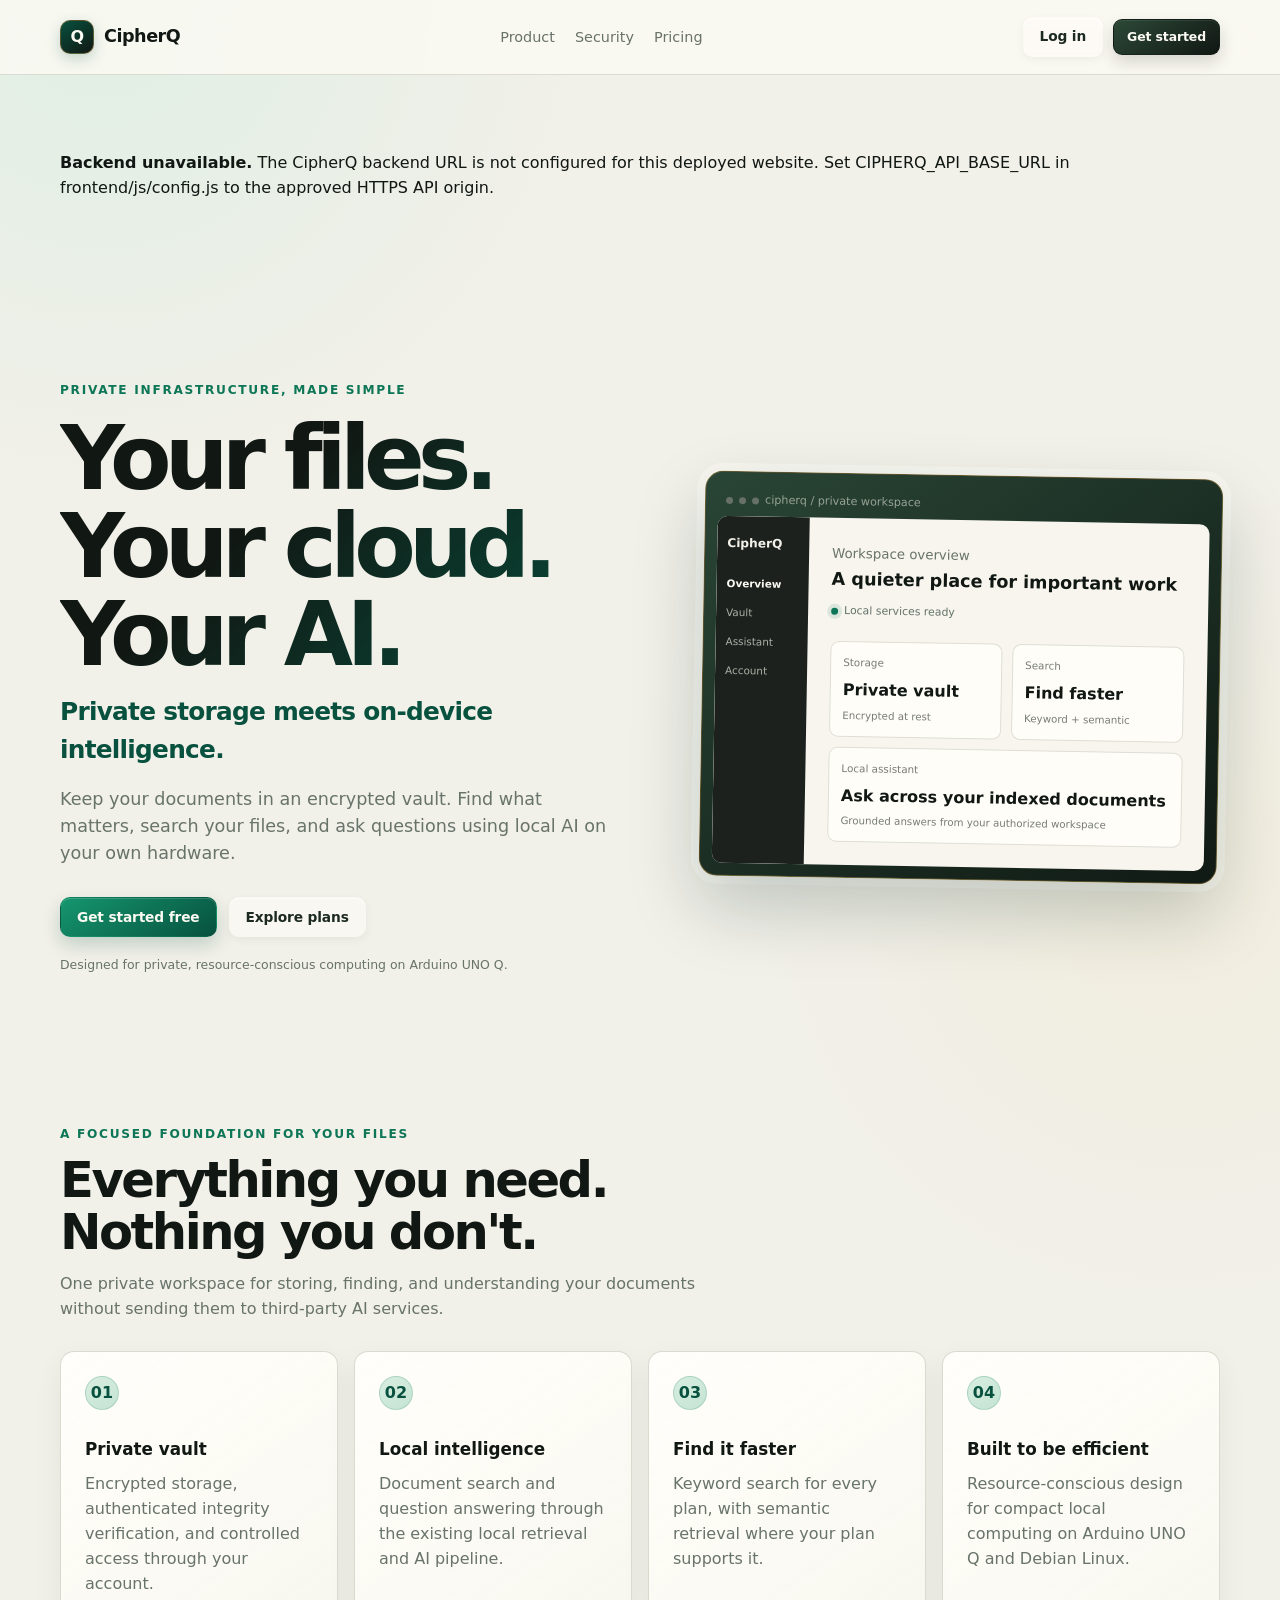
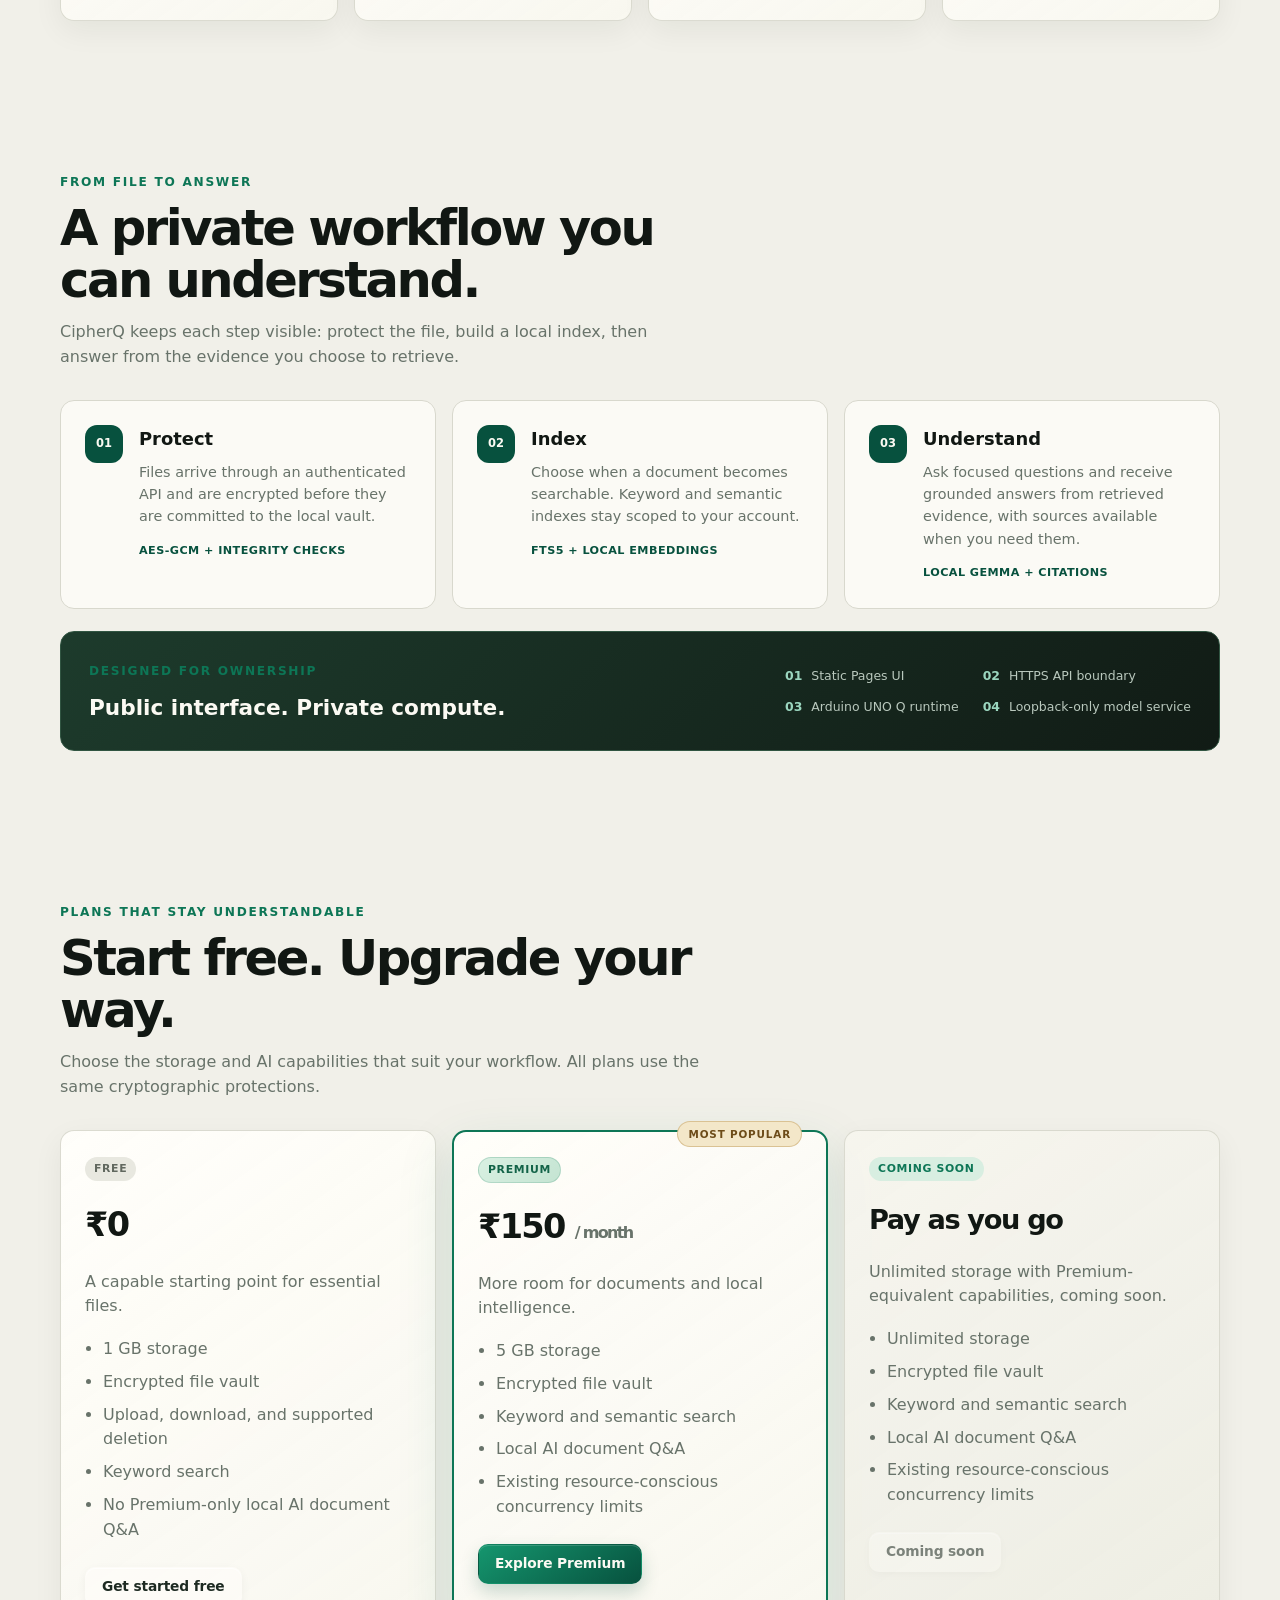
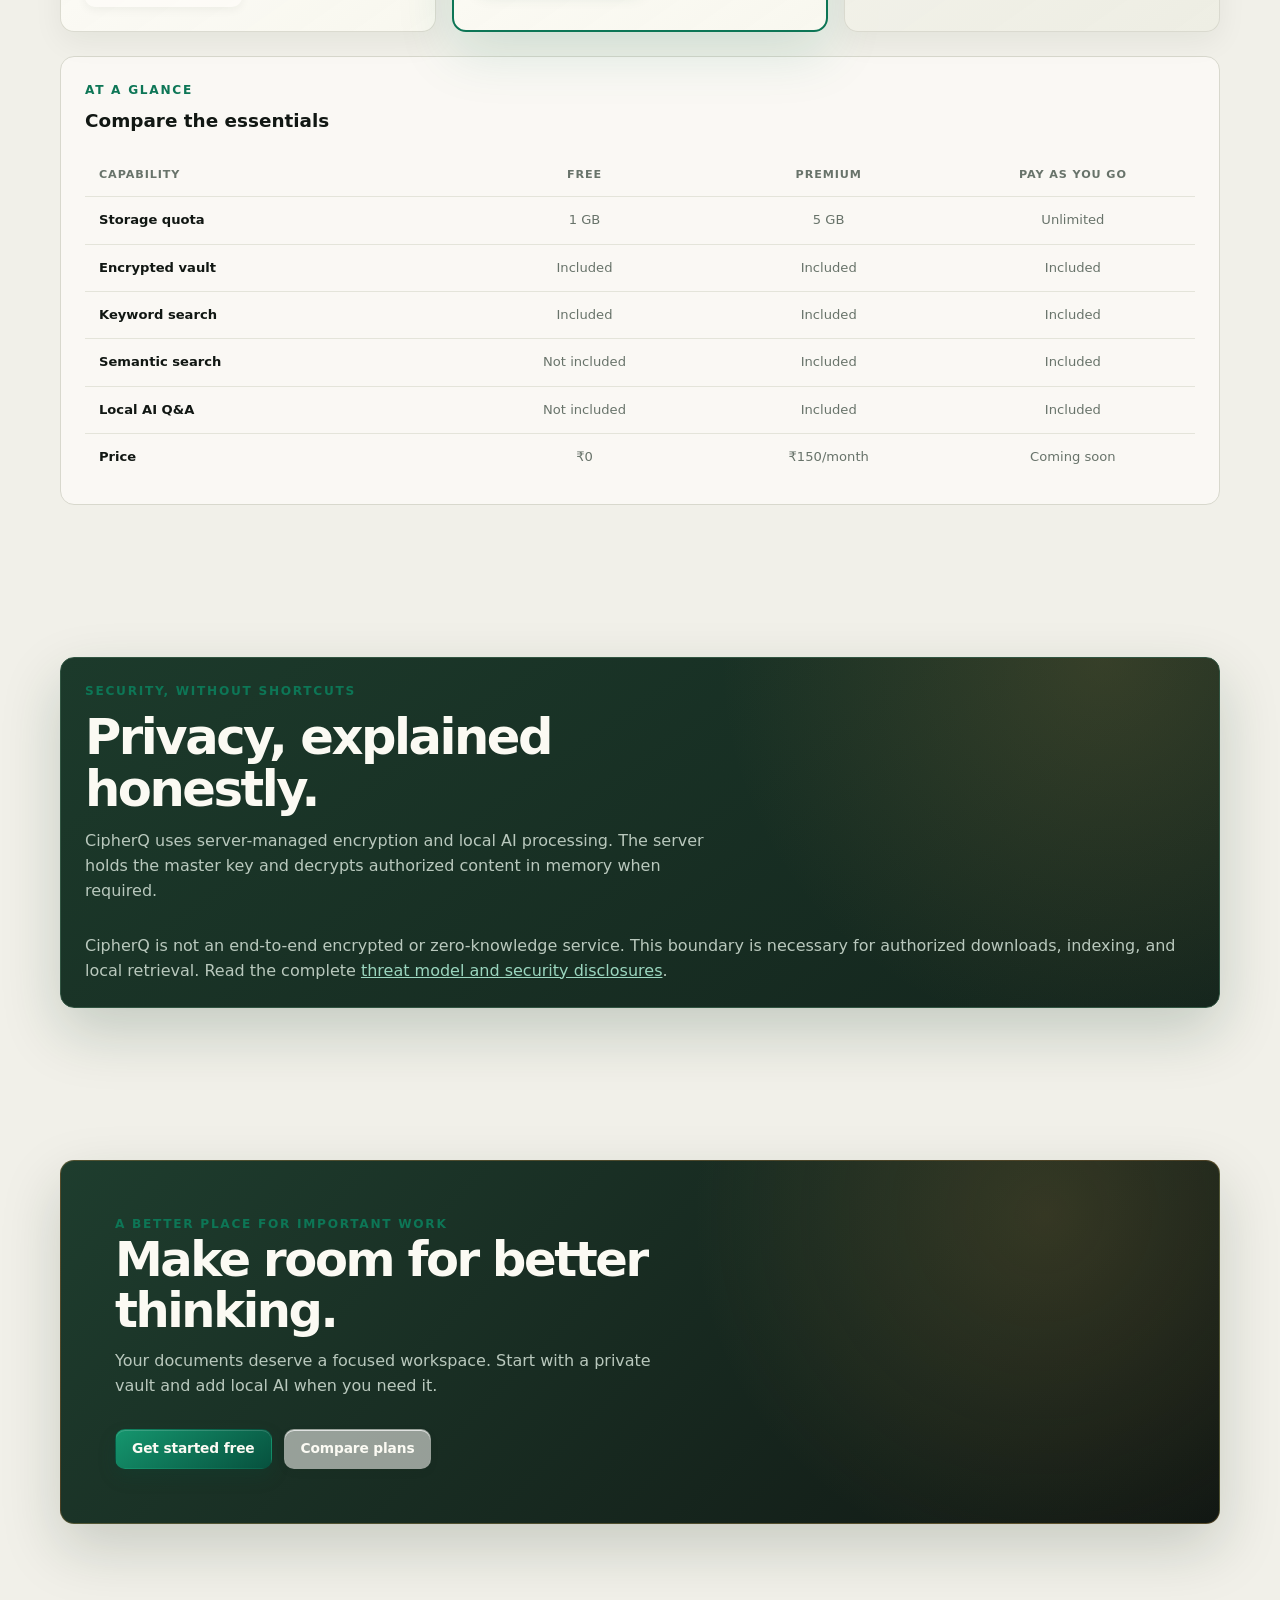
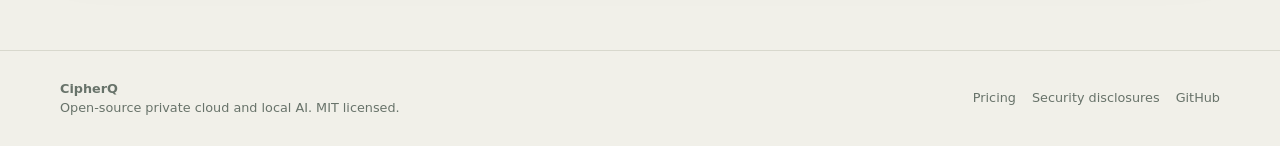
==== frontend/index.html @ 9a5c67ad "feat(ui, workflow): enhance chat interface with clear button and workflow section" ====
<!doctype html>
<html lang="en">
<head>
  <meta charset="utf-8">
  <meta name="viewport" content="width=device-width, initial-scale=1">
  <meta name="description" content="CipherQ is a private file vault with local document search and AI for resource-conscious hardware.">
  <title>CipherQ — Your files. Your cloud. Your AI.</title>
  <link rel="stylesheet" href="css/styles.css">
</head>
<body>
  <header class="site-header">
    <nav class="site-nav" aria-label="Main navigation">
      <a class="brand" href="index.html" aria-label="CipherQ home">
        <span class="brand-mark">Q</span>
        <span class="brand-name">CipherQ</span>
      </a>
      <button class="mobile-menu" id="mobile-menu" aria-label="Open navigation" aria-expanded="false">☰</button>
      <ul class="site-links" id="site-links">
        <li><a href="#product">Product</a></li>
        <li><a href="#security">Security</a></li>
        <li><a href="#pricing">Pricing</a></li>
      </ul>
      <div class="nav-actions">
        <button id="btn-nav-login" class="btn btn-outline btn-sm">Log in</button>
        <button id="btn-nav-register" class="btn btn-dark btn-sm">Get started</button>
      </div>
    </nav>
  </header>

  <main>
    <section class="container hero">
      <div>
        <div class="eyebrow">Private infrastructure, made simple</div>
        <h1>Your files.<br>Your cloud.<br>Your AI.</h1>
        <h2 class="hero-subheading">Private storage meets on-device intelligence.</h2>
        <p class="hero-copy">Keep your documents in an encrypted vault. Find what matters, search your files, and ask questions using local AI on your own hardware.</p>
        <div class="hero-actions">
          <button id="hero-get-started" class="btn btn-primary">Get started free</button>
          <a class="btn btn-outline" href="#pricing">Explore plans</a>
        </div>
        <p class="hero-note">Designed for private, resource-conscious computing on Arduino UNO Q.</p>
      </div>
      <div class="preview-window" aria-label="Decorative CipherQ workspace preview">
        <div class="preview-top"><span class="preview-dot"></span><span class="preview-dot"></span><span class="preview-dot"></span><span>cipherq / private workspace</span></div>
        <div class="preview-body">
          <aside class="preview-side">
            <strong>CipherQ</strong>
            <div class="preview-side-active">Overview</div>
            <div>Vault</div>
            <div>Assistant</div>
            <div>Account</div>
          </aside>
          <div class="preview-main">
            <small class="muted">Workspace overview</small>
            <h3>A quieter place for important work</h3>
            <div class="preview-status"><span class="preview-status-dot"></span> Local services ready</div>
            <div class="preview-grid">
              <div class="preview-card"><small>Storage</small><strong>Private vault</strong><span>Encrypted at rest</span></div>
              <div class="preview-card"><small>Search</small><strong>Find faster</strong><span>Keyword + semantic</span></div>
              <div class="preview-card preview-card-wide"><small>Local assistant</small><strong>Ask across your indexed documents</strong><span>Grounded answers from your authorized workspace</span></div>
            </div>
          </div>
        </div>
      </div>
    </section>

    <section class="container section" id="product">
      <div class="section-heading">
        <div class="eyebrow">A focused foundation for your files</div>
        <h2>Everything you need. Nothing you don't.</h2>
        <p>One private workspace for storing, finding, and understanding your documents without sending them to third-party AI services.</p>
      </div>
      <div class="grid grid-4">
        <article class="card benefit-card">
          <span class="feature-number">01</span>
          <h3>Private vault</h3>
          <p>Encrypted storage, authenticated integrity verification, and controlled access through your account.</p>
        </article>
        <article class="card benefit-card">
          <span class="feature-number">02</span>
          <h3>Local intelligence</h3>
          <p>Document search and question answering through the existing local retrieval and AI pipeline.</p>
        </article>
        <article class="card benefit-card">
          <span class="feature-number">03</span>
          <h3>Find it faster</h3>
          <p>Keyword search for every plan, with semantic retrieval where your plan supports it.</p>
        </article>
        <article class="card benefit-card">
          <span class="feature-number">04</span>
          <h3>Built to be efficient</h3>
          <p>Resource-conscious design for compact local computing on Arduino UNO Q and Debian Linux.</p>
        </article>
      </div>
    </section>

    <section class="container section workflow-section" id="workflow">
      <div class="section-heading">
        <div class="eyebrow">From file to answer</div>
        <h2>A private workflow you can understand.</h2>
        <p>CipherQ keeps each step visible: protect the file, build a local index, then answer from the evidence you choose to retrieve.</p>
      </div>
      <div class="workflow-grid">
        <article class="workflow-step">
          <div class="workflow-step-number">01</div>
          <div>
            <h3>Protect</h3>
            <p>Files arrive through an authenticated API and are encrypted before they are committed to the local vault.</p>
            <span class="workflow-tag">AES-GCM + integrity checks</span>
          </div>
        </article>
        <article class="workflow-step">
          <div class="workflow-step-number">02</div>
          <div>
            <h3>Index</h3>
            <p>Choose when a document becomes searchable. Keyword and semantic indexes stay scoped to your account.</p>
            <span class="workflow-tag">FTS5 + local embeddings</span>
          </div>
        </article>
        <article class="workflow-step">
          <div class="workflow-step-number">03</div>
          <div>
            <h3>Understand</h3>
            <p>Ask focused questions and receive grounded answers from retrieved evidence, with sources available when you need them.</p>
            <span class="workflow-tag">Local Gemma + citations</span>
          </div>
        </article>
      </div>
      <div class="architecture-strip">
        <div>
          <span class="eyebrow">Designed for ownership</span>
          <h3>Public interface. Private compute.</h3>
        </div>
        <div class="architecture-points">
          <span><strong>01</strong> Static Pages UI</span>
          <span><strong>02</strong> HTTPS API boundary</span>
          <span><strong>03</strong> Arduino UNO Q runtime</span>
          <span><strong>04</strong> Loopback-only model service</span>
        </div>
      </div>
    </section>

    <section class="container section" id="pricing">
      <div class="section-heading">
        <div class="eyebrow">Plans that stay understandable</div>
        <h2>Start free. Upgrade your way.</h2>
        <p>Choose the storage and AI capabilities that suit your workflow. All plans use the same cryptographic protections.</p>
      </div>
      <div class="grid grid-3">
        <article class="card price-card">
          <span class="badge badge-free">Free</span>
          <div class="price">₹0</div>
          <p class="muted">A capable starting point for essential files.</p>
          <ul>
            <li>1 GB storage</li>
            <li>Encrypted file vault</li>
            <li>Upload, download, and supported deletion</li>
            <li>Keyword search</li>
            <li>No Premium-only local AI document Q&amp;A</li>
          </ul>
          <button class="btn btn-outline public-plan-action" data-mode="register">Get started free</button>
        </article>
        <article class="card price-card featured">
          <span class="badge badge-premium">Premium</span>
          <div class="price">₹150 <span class="muted price-period">/ month</span></div>
          <p class="muted">More room for documents and local intelligence.</p>
          <ul>
            <li>5 GB storage</li>
            <li>Encrypted file vault</li>
            <li>Keyword and semantic search</li>
            <li>Local AI document Q&amp;A</li>
            <li>Existing resource-conscious concurrency limits</li>
          </ul>
          <button class="btn btn-primary public-plan-action" data-mode="register">Explore Premium</button>
        </article>
        <article class="card price-card price-card-muted">
          <span class="badge">Coming soon</span>
          <div class="price price-payg">Pay as you go</div>
          <p class="muted">Unlimited storage with Premium-equivalent capabilities, coming soon.</p>
          <ul>
            <li>Unlimited storage</li>
            <li>Encrypted file vault</li>
            <li>Keyword and semantic search</li>
            <li>Local AI document Q&amp;A</li>
            <li>Existing resource-conscious concurrency limits</li>
          </ul>
          <button class="btn btn-outline" type="button" disabled>Coming soon</button>
        </article>
      </div>
      <div class="comparison-wrap">
        <div class="comparison-heading">
          <div>
            <div class="eyebrow">At a glance</div>
            <h3>Compare the essentials</h3>
          </div>
        </div>
        <div class="comparison-scroll">
          <table class="comparison-table">
            <thead>
              <tr><th scope="col">Capability</th><th scope="col">Free</th><th scope="col">Premium</th><th scope="col">Pay as you go</th></tr>
            </thead>
            <tbody>
              <tr><th scope="row">Storage quota</th><td data-label="Free">1 GB</td><td data-label="Premium">5 GB</td><td data-label="Pay as you go">Unlimited</td></tr>
              <tr><th scope="row">Encrypted vault</th><td data-label="Free">Included</td><td data-label="Premium">Included</td><td data-label="Pay as you go">Included</td></tr>
              <tr><th scope="row">Keyword search</th><td data-label="Free">Included</td><td data-label="Premium">Included</td><td data-label="Pay as you go">Included</td></tr>
              <tr><th scope="row">Semantic search</th><td data-label="Free">Not included</td><td data-label="Premium">Included</td><td data-label="Pay as you go">Included</td></tr>
              <tr><th scope="row">Local AI Q&amp;A</th><td data-label="Free">Not included</td><td data-label="Premium">Included</td><td data-label="Pay as you go">Included</td></tr>
              <tr><th scope="row">Price</th><td data-label="Free">₹0</td><td data-label="Premium">₹150/month</td><td data-label="Pay as you go">Coming soon</td></tr>
            </tbody>
          </table>
        </div>
      </div>
    </section>

    <section class="container section" id="security">
      <div class="card security-panel">
        <div class="section-heading">
          <div class="eyebrow">Security, without shortcuts</div>
          <h2>Privacy, explained honestly.</h2>
          <p>CipherQ uses server-managed encryption and local AI processing. The server holds the master key and decrypts authorized content in memory when required.</p>
        </div>
        <p class="muted">CipherQ is not an end-to-end encrypted or zero-knowledge service. This boundary is necessary for authorized downloads, indexing, and local retrieval. Read the complete <a href="security.html">threat model and security disclosures</a>.</p>
      </div>
    </section>

    <section class="container section">
      <div class="cta">
        <div class="eyebrow">A better place for important work</div>
        <h2>Make room for better thinking.</h2>
        <p>Your documents deserve a focused workspace. Start with a private vault and add local AI when you need it.</p>
        <div class="hero-actions">
          <button id="final-get-started" class="btn btn-primary">Get started free</button>
          <a class="btn btn-outline cta-outline" href="#pricing">Compare plans</a>
        </div>
      </div>
    </section>
  </main>

  <footer class="footer">
    <div class="container footer-inner">
      <div><strong>CipherQ</strong><br><span>Open-source private cloud and local AI. MIT licensed.</span></div>
      <ul class="footer-links">
        <li><a href="#pricing">Pricing</a></li>
        <li><a href="security.html">Security disclosures</a></li>
        <li><a href="https://github.com/nimalan-parameswaran/CipherQ" target="_blank" rel="noopener">GitHub</a></li>
      </ul>
    </div>
  </footer>
  <script src="js/config.js"></script>
  <script type="module" src="js/app.js"></script>
</body>
</html>
---- frontend/css/styles.css ----
:root {
  --ink: #111713;
  --ink-soft: #1d2a22;
  --surface: #f1f0e9;
  --surface-raised: #fffefa;
  --surface-dark: #14251d;
  --line: #d8d8cd;
  --line-dark: #36503f;
  --muted: #68736a;
  --muted-dark: #b9c8bd;
  --ivory: #fbfaf3;
  --emerald: #0d7656;
  --emerald-light: #d8eee1;
  --emerald-deep: #07513e;
  --gold: #b58a43;
  --gold-light: #f3e7c9;
  --danger: #a5443b;
  --warning: #9a6a1e;
  --shadow: 0 22px 70px rgba(16, 38, 25, .12);
  --shadow-soft: 0 10px 30px rgba(16, 38, 25, .06);
  --radius: 14px;
  --radius-sm: 9px;
  --font: Inter, ui-sans-serif, system-ui, -apple-system, BlinkMacSystemFont, "Segoe UI", sans-serif;
  --mono: "SFMono-Regular", Consolas, "Liberation Mono", monospace;
}

* { box-sizing: border-box; margin: 0; padding: 0; }
html { scroll-behavior: smooth; }
body {
  min-height: 100vh;
  color: var(--ink);
  background:
    radial-gradient(circle at 8% 0%, rgba(216, 238, 225, .7), transparent 30rem),
    radial-gradient(circle at 92% 18%, rgba(243, 231, 201, .32), transparent 26rem),
    var(--surface);
  font-family: var(--font);
  line-height: 1.55;
  -webkit-font-smoothing: antialiased;
}
body.workspace-body { background: var(--cq-bg, #0d110f); color: var(--cq-text, #f4f3ee); }
a { color: inherit; text-decoration: none; }
a:hover { color: var(--emerald); }
button, input, textarea, select { font: inherit; }
button { cursor: pointer; }
:focus-visible { outline: 3px solid rgba(22, 120, 93, .35); outline-offset: 3px; }

.site-header {
  position: sticky; top: 0; z-index: 20;
  background: rgba(251, 250, 243, .86);
  border-bottom: 1px solid rgba(217, 216, 207, .9);
  backdrop-filter: blur(16px);
}
.site-nav, .container { width: min(1160px, calc(100% - 40px)); margin: 0 auto; }
.site-nav { min-height: 74px; display: flex; align-items: center; justify-content: space-between; gap: 24px; }
.brand { display: inline-flex; align-items: center; gap: 10px; font-weight: 800; letter-spacing: -.03em; }
.brand-mark { width: 34px; height: 34px; display: grid; place-items: center; color: var(--ivory); background: linear-gradient(145deg, var(--emerald-deep), var(--ink)); border: 1px solid rgba(181, 138, 67, .45); border-radius: 10px; box-shadow: 0 5px 14px rgba(7, 81, 62, .22); font-weight: 800; }
.brand-name { font-size: 1.1rem; }
.site-links, .nav-actions, .footer-links { display: flex; align-items: center; gap: 20px; list-style: none; }
.site-links a { color: var(--muted); font-size: .9rem; }
.site-links a:hover { color: var(--ink); }
.nav-actions { gap: 10px; }
.nav-user { display: none; color: var(--muted); font-size: .8rem; max-width: 180px; overflow: hidden; text-overflow: ellipsis; white-space: nowrap; }
.mobile-menu { display: none; border: 0; background: transparent; font-size: 1.35rem; }

.btn {
  display: inline-flex; align-items: center; justify-content: center; gap: 8px;
  min-height: 44px; padding: 0 18px; border: 1px solid transparent; border-radius: 11px;
  font-weight: 750; font-size: .86rem; letter-spacing: -.01em;
  transition: transform .2s ease, background .2s ease, border-color .2s ease, box-shadow .2s ease;
}
.btn:hover { transform: translateY(-2px); text-decoration: none; }
.btn:disabled { opacity: .55; cursor: not-allowed; transform: none; }
.btn-primary {
  color: var(--ivory);
  background: linear-gradient(145deg, #15966e 0%, var(--emerald-deep) 100%);
  border-color: rgba(7, 81, 62, .7);
  box-shadow: 0 8px 18px rgba(7, 81, 62, .2), inset 0 1px 0 rgba(255, 255, 255, .16);
}
.btn-primary:hover {
  color: var(--ivory);
  background: linear-gradient(145deg, #1ba97b 0%, #07513e 100%);
  border-color: #07513e;
  box-shadow: 0 12px 26px rgba(7, 81, 62, .3), inset 0 1px 0 rgba(255, 255, 255, .18);
}
.btn-outline {
  color: var(--ink-soft);
  background: rgba(255, 254, 250, .55);
  border-color: #c8c9bd;
  box-shadow: 0 3px 10px rgba(16, 38, 25, .05), inset 0 1px 0 rgba(255, 255, 255, .7);
}
.btn-outline:hover {
  color: var(--emerald-deep);
  border-color: var(--emerald);
  background: var(--surface-raised);
  box-shadow: 0 7px 16px rgba(16, 38, 25, .1);
}
.btn-dark {
  color: var(--ivory);
  background: linear-gradient(145deg, #2c4937, var(--ink));
  border-color: rgba(17, 23, 19, .7);
  box-shadow: 0 7px 16px rgba(17, 23, 19, .16), inset 0 1px 0 rgba(255, 255, 255, .08);
}
.btn-dark:hover {
  color: var(--ivory);
  background: linear-gradient(145deg, #395d46, #17251b);
  box-shadow: 0 11px 22px rgba(17, 23, 19, .24);
}
.btn-danger { color: var(--danger); background: rgba(255, 250, 249, .45); border-color: #d8aaa5; }
.btn-danger:hover { color: #8f332b; background: #fff3f1; border-color: #b87871; }
.btn-sm { min-height: 36px; padding: 0 13px; font-size: .78rem; border-radius: 9px; }

.hero { padding: 104px 0 74px; display: grid; grid-template-columns: 1.05fr .95fr; align-items: center; gap: 70px; }
.eyebrow { color: var(--emerald); font-size: .76rem; font-weight: 800; letter-spacing: .14em; text-transform: uppercase; }
.hero h1 { max-width: 680px; margin: 16px 0 22px; background: linear-gradient(135deg, var(--ink) 35%, var(--emerald-deep)); -webkit-background-clip: text; background-clip: text; color: transparent; font-size: clamp(3rem, 7vw, 5.9rem); line-height: .98; letter-spacing: -.075em; }
.hero-copy { max-width: 560px; color: var(--muted); font-size: 1.1rem; }
.hero-subheading { margin: -8px 0 16px; color: var(--emerald-deep); font-size: clamp(1.2rem, 2vw, 1.55rem); font-weight: 700; letter-spacing: -.03em; }
.hero-actions { display: flex; flex-wrap: wrap; gap: 12px; margin-top: 30px; }
.hero-note { margin-top: 18px; color: var(--muted); font-size: .78rem; }
.preview-window { padding: 12px; border: 1px solid rgba(181, 138, 67, .46); border-radius: 18px; background: linear-gradient(145deg, #294535, #101a14); box-shadow: 0 30px 70px rgba(11, 43, 30, .22), 0 0 0 8px rgba(255, 254, 250, .4); transform: rotate(1deg); }
.preview-top { height: 32px; display: flex; align-items: center; gap: 6px; padding: 0 8px; color: #98a396; font-size: .7rem; }
.preview-dot { width: 7px; height: 7px; border-radius: 50%; background: #667066; }
.preview-body { display: grid; grid-template-columns: 92px 1fr; min-height: 310px; border-radius: 10px; overflow: hidden; background: #f7f5ee; }
.preview-side { padding: 18px 10px; color: #aab2a7; background: #1c211d; font-size: .65rem; }
.preview-side strong { display: block; margin-bottom: 22px; color: #f3f1e9; font-size: .76rem; }
.preview-side div { margin: 13px 0; }
.preview-side-active { color: var(--ivory); font-weight: 700; }
.preview-main { padding: 23px; }
.preview-main h3 { font-size: 1.1rem; }
.preview-status { display: inline-flex; align-items: center; gap: 6px; margin-top: 10px; color: #637269; font-size: .68rem; }
.preview-status-dot { width: 7px; height: 7px; border-radius: 50%; background: var(--emerald); box-shadow: 0 0 0 4px rgba(13, 118, 86, .12); }
.preview-grid { display: grid; grid-template-columns: repeat(2, 1fr); gap: 10px; margin-top: 18px; }
.preview-card { min-height: 78px; padding: 12px; border: 1px solid #deded5; border-radius: 9px; background: #fffdf8; }
.preview-card small { display: block; color: #777d73; font-size: .65rem; }
.preview-card strong { display: block; margin-top: 8px; font-size: 1rem; }
.preview-card span { display: block; margin-top: 5px; color: #777d73; font-size: .64rem; }
.preview-card-wide { grid-column: 1 / -1; min-height: 88px; }
.section { padding: 76px 0; }
.workflow-grid { display: grid; grid-template-columns: repeat(3, 1fr); gap: 16px; }
.workflow-step { display: grid; grid-template-columns: auto 1fr; gap: 16px; padding: 24px; border: 1px solid var(--line); border-radius: var(--radius); background: rgba(255, 254, 250, .72); }
.workflow-step h3 { margin-bottom: 8px; font-size: 1.12rem; }
.workflow-step p { color: var(--muted); font-size: .9rem; }
.workflow-step-number { display: grid; place-items: center; width: 38px; height: 38px; border-radius: 12px; color: var(--ivory); background: var(--emerald-deep); font-size: .72rem; font-weight: 800; }
.workflow-tag { display: inline-block; margin-top: 14px; color: var(--emerald-deep); font-size: .7rem; font-weight: 800; letter-spacing: .04em; text-transform: uppercase; }
.architecture-strip { display: flex; align-items: center; justify-content: space-between; gap: 28px; margin-top: 22px; padding: 26px 28px; border: 1px solid #315542; border-radius: var(--radius); color: var(--ivory); background: linear-gradient(135deg, #1d3b2c, #111b15); }
.architecture-strip h3 { margin-top: 8px; font-size: 1.35rem; }
.architecture-points { display: grid; grid-template-columns: repeat(2, auto); gap: 12px 24px; color: var(--muted-dark); font-size: .78rem; }
.architecture-points strong { margin-right: 5px; color: #9bd6bf; }
.section-heading { max-width: 650px; margin-bottom: 30px; }
.section-heading h2 { margin-top: 10px; font-size: clamp(2rem, 4vw, 3.1rem); line-height: 1.05; letter-spacing: -.05em; }
.section-heading p { margin-top: 14px; color: var(--muted); }
.grid { display: grid; gap: 16px; }
.grid-3 { grid-template-columns: repeat(3, 1fr); }
.grid-4 { grid-template-columns: repeat(4, 1fr); }
.grid-2 { grid-template-columns: repeat(2, 1fr); }
.card { padding: 24px; border: 1px solid rgba(216, 216, 205, .9); border-radius: var(--radius); background: linear-gradient(145deg, rgba(255, 254, 250, .98), rgba(249, 248, 240, .9)); box-shadow: var(--shadow-soft); transition: transform .25s ease, box-shadow .25s ease, border-color .25s ease; }
.card:hover { transform: translateY(-3px); border-color: rgba(13, 118, 86, .3); box-shadow: var(--shadow); }
.card h3 { margin-bottom: 10px; font-size: 1.05rem; }
.card p, .muted { color: var(--muted); }
.feature-number { display: inline-grid; place-items: center; width: 34px; height: 34px; margin-bottom: 26px; color: var(--emerald-deep); background: linear-gradient(145deg, var(--emerald-light), #c4e3d2); border: 1px solid rgba(13, 118, 86, .18); border-radius: 50%; font-weight: 800; }
.security-panel { color: var(--ivory); background: radial-gradient(circle at 90% 0%, rgba(181, 138, 67, .2), transparent 24rem), linear-gradient(145deg, #1c3a2b, var(--surface-dark)); border-color: #315542; box-shadow: 0 24px 60px rgba(13, 55, 37, .2); }
.security-panel p, .security-panel .muted { color: var(--muted-dark); }
.security-panel a { color: #9bd6bf; text-decoration: underline; }
.price-card { position: relative; }
.price-card.featured { border: 2px solid var(--emerald); box-shadow: 0 20px 55px rgba(13, 118, 86, .15); }
.price-card.featured::before { position: absolute; top: -11px; right: 24px; padding: 4px 10px; color: #6d4c19; background: var(--gold-light); border: 1px solid rgba(181, 138, 67, .4); border-radius: 999px; content: "Most popular"; font-size: .65rem; font-weight: 800; letter-spacing: .08em; text-transform: uppercase; }
.price-card .price { margin: 18px 0; font-size: 2.1rem; font-weight: 800; letter-spacing: -.05em; }
.price-period { font-size: 1rem; font-weight: 600; }
.price-payg { font-size: 1.7rem !important; }
.price-card-muted { background: linear-gradient(145deg, rgba(246, 245, 238, .95), rgba(237, 237, 227, .9)); }
.price-card ul { margin: 18px 0 24px; padding-left: 18px; color: var(--muted); }
.price-card li { margin: 8px 0; }
.badge { display: inline-flex; align-items: center; gap: 5px; padding: 4px 9px; border-radius: 999px; color: var(--emerald); background: var(--emerald-light); font-size: .68rem; font-weight: 800; letter-spacing: .06em; text-transform: uppercase; }
.badge-free { color: #61685f; background: #e8e8e0; }
.badge-premium { color: #126348; background: linear-gradient(135deg, #d9f0e2, #c4e4d2); border: 1px solid rgba(13, 118, 86, .18); }
.badge-warning { color: var(--warning); background: #f3e6c9; }
.badge-danger { color: var(--danger); background: #f2d8d4; }
.cta { padding: 54px; border: 1px solid rgba(181, 138, 67, .35); border-radius: var(--radius); color: var(--ivory); background: radial-gradient(circle at 85% 15%, rgba(181, 138, 67, .2), transparent 22rem), linear-gradient(135deg, #1e3d2e, var(--ink)); box-shadow: 0 24px 60px rgba(14, 37, 24, .18); }
.cta h2 { max-width: 620px; font-size: clamp(2rem, 4vw, 3rem); line-height: 1.05; letter-spacing: -.05em; }
.cta p { max-width: 540px; margin: 14px 0 24px; color: var(--muted-dark); }
.cta-outline { color: var(--ivory); border-color: rgba(251, 250, 243, .35); }
.cta-outline:hover { color: var(--ivory); border-color: var(--ivory); background: rgba(251, 250, 243, .1); }
.comparison-wrap { margin-top: 24px; padding: 24px; border: 1px solid var(--line); border-radius: var(--radius); background: rgba(255, 254, 250, .65); }
.comparison-heading { display: flex; align-items: flex-end; justify-content: space-between; gap: 20px; margin-bottom: 18px; }
.comparison-heading h3 { margin-top: 7px; font-size: 1.15rem; }
.comparison-heading > .muted { max-width: 360px; text-align: right; font-size: .78rem; }
.comparison-scroll { overflow-x: auto; }
.comparison-table {
  width: 100%;
  min-width: 0;
  table-layout: fixed;
  border-collapse: collapse;
  text-align: left;
}

.comparison-table th,
.comparison-table td {
  padding: 13px 14px;
  border-bottom: 1px solid #e4e4da;
  font-size: .82rem;
  vertical-align: middle;
  overflow-wrap: anywhere;
}

.comparison-table th:first-child,
.comparison-table td:first-child {
  width: 34%;
}

.comparison-table th:not(:first-child),
.comparison-table td:not(:first-child) {
  width: 22%;
}

.comparison-table thead th { color: var(--muted); font-size: .7rem; letter-spacing: .08em; text-transform: uppercase; }
.comparison-table thead th:not(:first-child), .comparison-table td:not(:first-child) { text-align: center; }
.comparison-table tbody th { color: var(--ink); font-weight: 700; }
.comparison-table tbody td { color: var(--muted); }
.comparison-table tbody tr:last-child th, .comparison-table tbody tr:last-child td { border-bottom: 0; }
.footer { margin-top: 50px; padding: 28px 0; border-top: 1px solid var(--line); color: var(--muted); font-size: .8rem; }
.footer-inner { display: flex; align-items: center; justify-content: space-between; gap: 20px; }
.footer-links { gap: 16px; }

/* ==========================================================================
   CipherQ Authenticated Workspace Design System (Deep Charcoal & Emerald)
   ========================================================================== */

body.workspace-body {
  --cq-bg: #0c0f0d;
  --cq-sidebar: #080b09;
  --cq-surface: #121714;
  --cq-surface-hover: #161e18;
  --cq-surface-raised: #18221b;
  --cq-surface-sunken: #080c0a;
  --cq-border: rgba(255, 255, 255, 0.08);
  --cq-border-subtle: rgba(255, 255, 255, 0.04);
  --cq-border-hover: rgba(16, 185, 129, 0.35);
  --cq-text: #f4f3ee;
  --cq-text-muted: #9ba39b;
  --cq-text-dim: #677269;
  --cq-emerald: #10b981;
  --cq-emerald-glow: rgba(16, 185, 129, 0.16);
  --cq-emerald-hover: #34d399;
  --cq-emerald-dark: #064e3b;
  --cq-danger: #ef4444;
  --cq-danger-bg: rgba(239, 68, 68, 0.12);
  --cq-danger-border: rgba(239, 68, 68, 0.25);
  --cq-warning: #f59e0b;
  --cq-info: #38bdf8;
  --cq-radius: 12px;
  --cq-radius-sm: 8px;

  background-color: var(--cq-bg);
  background-image:
    radial-gradient(ellipse 70% 35% at 20% 0%, rgba(16, 185, 129, 0.06), transparent),
    radial-gradient(circle at 90% 100%, rgba(6, 78, 59, 0.05), transparent 30rem);
  color: var(--cq-text);
  min-height: 100vh;
}

.workspace {
  display: flex;
  min-height: 100vh;
  position: relative;
}

/* Sidebar Navigation */
.workspace-sidebar {
  position: fixed;
  inset: 0 auto 0 0;
  z-index: 50;
  width: 256px;
  display: flex;
  flex-direction: column;
  padding: 24px 16px;
  background: var(--cq-sidebar);
  border-right: 1px solid var(--cq-border);
  box-shadow: 10px 0 30px rgba(0, 0, 0, 0.35);
  transition: transform 0.25s ease, visibility 0.25s ease;
}

.sidebar-brand-wrap {
  display: flex;
  align-items: center;
  justify-content: space-between;
  padding: 0 8px 24px;
  border-bottom: 1px solid var(--cq-border-subtle);
  margin-bottom: 20px;
}

.workspace-sidebar .brand {
  color: var(--cq-text);
  gap: 10px;
}

.workspace-sidebar .brand-mark {
  width: 32px;
  height: 32px;
  display: grid;
  place-items: center;
  color: #f4f3ee;
  background: linear-gradient(135deg, #064e3b, #0c0f0d);
  border: 1px solid rgba(16, 185, 129, 0.4);
  border-radius: 9px;
  box-shadow: 0 0 16px rgba(16, 185, 129, 0.2);
  font-weight: 800;
  font-size: 0.95rem;
}

.brand-tag {
  font-size: 0.65rem;
  font-weight: 700;
  letter-spacing: 0.08em;
  padding: 3px 7px;
  border-radius: 999px;
  background: rgba(16, 185, 129, 0.12);
  color: var(--cq-emerald);
  border: 1px solid rgba(16, 185, 129, 0.25);
  text-transform: uppercase;
}

.sidebar-section-title {
  font-size: 0.68rem;
  font-weight: 700;
  text-transform: uppercase;
  letter-spacing: 0.1em;
  color: var(--cq-text-dim);
  padding: 0 10px 8px;
}

.workspace-nav {
  display: flex;
  flex-direction: column;
  gap: 4px;
}

.workspace-nav a,
.workspace-nav .nav-item {
  display: flex;
  align-items: center;
  gap: 12px;
  padding: 10px 12px;
  border-radius: var(--cq-radius-sm);
  color: var(--cq-text-muted);
  font-size: 0.88rem;
  font-weight: 600;
  border: 1px solid transparent;
  transition: all 0.18s ease;
  text-decoration: none;
}

.workspace-nav a:hover,
.workspace-nav .nav-item:hover {
  color: var(--cq-text);
  background: rgba(255, 255, 255, 0.04);
}

.workspace-nav a.active,
.workspace-nav .nav-item.active {
  color: #ffffff;
  background: rgba(16, 185, 129, 0.12);
  border-color: rgba(16, 185, 129, 0.28);
}

.workspace-nav a.active svg,
.workspace-nav .nav-item.active svg {
  color: var(--cq-emerald);
  stroke: var(--cq-emerald);
}

.nav-icon {
  width: 18px;
  height: 18px;
  flex-shrink: 0;
  stroke: currentColor;
  opacity: 0.85;
}

.sidebar-system-info {
  margin-top: auto;
  margin-bottom: 14px;
  padding: 12px 14px;
  background: #0d120f;
  border: 1px solid var(--cq-border);
  border-radius: var(--cq-radius-sm);
}

.system-status-indicator {
  display: flex;
  align-items: center;
  gap: 8px;
  font-size: 0.76rem;
  font-weight: 600;
  color: var(--cq-text);
}

.status-dot-pulse {
  width: 7px;
  height: 7px;
  border-radius: 50%;
  background: var(--cq-emerald);
  box-shadow: 0 0 0 3px rgba(16, 185, 129, 0.2);
  animation: pulse 2.4s infinite;
}

@keyframes pulse {
  0% { box-shadow: 0 0 0 0 rgba(16, 185, 129, 0.4); }
  70% { box-shadow: 0 0 0 6px rgba(16, 185, 129, 0); }
  100% { box-shadow: 0 0 0 0 rgba(16, 185, 129, 0); }
}

.system-crypto-tag {
  font-size: 0.68rem;
  font-family: var(--mono);
  color: var(--cq-text-dim);
  margin-top: 4px;
}

.workspace-account {
  padding-top: 14px;
  border-top: 1px solid var(--cq-border);
  display: flex;
  flex-direction: column;
  gap: 10px;
}

.account-identity {
  display: flex;
  align-items: center;
  gap: 10px;
  min-width: 0;
}

.account-avatar {
  width: 32px;
  height: 32px;
  border-radius: 50%;
  background: #17221b;
  border: 1px solid rgba(16, 185, 129, 0.25);
  display: grid;
  place-items: center;
  color: var(--cq-emerald);
  flex-shrink: 0;
}

.account-meta {
  display: flex;
  flex-direction: column;
  min-width: 0;
  gap: 2px;
}

.workspace-sidebar .nav-user {
  display: block;
  font-size: 0.8rem;
  font-weight: 600;
  color: var(--cq-text);
  overflow: hidden;
  text-overflow: ellipsis;
  white-space: nowrap;
  max-width: 145px;
}

.workspace-sidebar .badge {
  align-self: flex-start;
  font-size: 0.65rem;
  padding: 2px 7px;
}

.btn-logout-action {
  display: flex;
  align-items: center;
  justify-content: center;
  gap: 8px;
  width: 100%;
  min-height: 32px;
  padding: 0 12px;
  border: 1px solid var(--cq-border);
  border-radius: var(--cq-radius-sm);
  background: rgba(255, 255, 255, 0.03);
  color: var(--cq-text-muted);
  font-size: 0.8rem;
  font-weight: 600;
  transition: all 0.2s ease;
}

.btn-logout-action:hover {
  color: #f87171;
  background: rgba(239, 68, 68, 0.08);
  border-color: rgba(239, 68, 68, 0.28);
}

/* Mobile Workspace Header */
.workspace-mobile-header {
  display: none;
  position: sticky;
  top: 0;
  z-index: 40;
  align-items: center;
  justify-content: space-between;
  padding: 12px 18px;
  background: rgba(8, 11, 9, 0.92);
  backdrop-filter: blur(12px);
  border-bottom: 1px solid var(--cq-border);
}

.mobile-toggle-btn {
  background: transparent;
  border: 1px solid var(--cq-border);
  border-radius: var(--cq-radius-sm);
  color: var(--cq-text);
  width: 36px;
  height: 36px;
  display: grid;
  place-items: center;
  cursor: pointer;
}

.sidebar-backdrop {
  display: none;
  position: fixed;
  inset: 0;
  background: rgba(0, 0, 0, 0.65);
  backdrop-filter: blur(4px);
  z-index: 45;
}

/* Main Workspace Area */
.workspace-main {
  width: calc(100% - 256px);
  margin-left: 256px;
  min-height: 100vh;
  padding: 40px min(5vw, 64px) 60px;
}

.workspace-top {
  display: flex;
  align-items: flex-start;
  justify-content: space-between;
  gap: 20px;
  margin-bottom: 32px;
  padding-bottom: 24px;
  border-bottom: 1px solid var(--cq-border-subtle);
}

.workspace-top .eyebrow {
  color: var(--cq-emerald);
  font-size: 0.72rem;
  font-weight: 700;
  letter-spacing: 0.12em;
  text-transform: uppercase;
  margin-bottom: 6px;
  display: flex;
  align-items: center;
  gap: 8px;
}

.workspace-top h1 {
  font-size: clamp(1.8rem, 2.6vw, 2.3rem);
  font-weight: 800;
  letter-spacing: -0.04em;
  color: var(--cq-text);
  line-height: 1.15;
}

.workspace-top p {
  margin-top: 8px;
  color: var(--cq-text-muted);
  font-size: 0.94rem;
  max-width: 660px;
  line-height: 1.5;
}

.workspace-top .nav-actions {
  display: flex;
  align-items: center;
  gap: 10px;
  flex-wrap: wrap;
}

/* Workspace Cards & Metrics */
.workspace-body .card {
  background: var(--cq-surface);
  border: 1px solid var(--cq-border);
  border-radius: var(--cq-radius);
  padding: 24px;
  box-shadow: 0 4px 20px rgba(0, 0, 0, 0.25);
  transition: border-color 0.2s ease, transform 0.2s ease, box-shadow 0.2s ease;
  color: var(--cq-text);
}

.workspace-body .card:hover {
  border-color: var(--cq-border-hover);
  transform: translateY(-2px);
  box-shadow: 0 8px 25px rgba(0, 0, 0, 0.35);
}

.workspace-body .card h2,
.workspace-body .card h3 {
  font-weight: 700;
  letter-spacing: -0.02em;
  color: var(--cq-text);
  margin-bottom: 8px;
}

.workspace-body .card p,
.workspace-body .muted {
  color: var(--cq-text-muted);
  font-size: 0.86rem;
  line-height: 1.55;
}

.workspace-body .grid-4 {
  grid-template-columns: repeat(4, 1fr);
}

.workspace-body .metric {
  min-height: 146px;
  display: flex;
  flex-direction: column;
  justify-content: space-between;
}

.workspace-body .metric-label {
  color: var(--cq-text-dim);
  font-size: 0.72rem;
  font-weight: 700;
  text-transform: uppercase;
  letter-spacing: 0.08em;
  display: flex;
  align-items: center;
  justify-content: space-between;
}

.workspace-body .metric-value {
  margin-top: 14px;
  font-size: 1.75rem;
  font-weight: 800;
  letter-spacing: -0.03em;
  color: var(--cq-text);
  font-variant-numeric: tabular-nums;
  line-height: 1.2;
}

.workspace-body .metric-meta {
  font-size: 0.78rem;
  color: var(--cq-text-muted);
  margin-top: 4px;
}

.workspace-body .progress {
  height: 7px;
  margin-top: 14px;
  overflow: hidden;
  border-radius: 999px;
  background: var(--cq-surface-raised);
}

.workspace-body .progress > span {
  display: block;
  height: 100%;
  border-radius: inherit;
  background: linear-gradient(90deg, #10b981, #34d399);
  transition: width 0.4s ease;
}

/* Feature Cards on Dashboard */
.feature-link-card {
  display: flex;
  flex-direction: column;
  justify-content: space-between;
}

.feature-card-header {
  display: flex;
  align-items: center;
  gap: 12px;
  margin-bottom: 12px;
}

.feature-icon-badge {
  width: 38px;
  height: 38px;
  border-radius: 10px;
  background: rgba(16, 185, 129, 0.12);
  border: 1px solid rgba(16, 185, 129, 0.25);
  display: grid;
  place-items: center;
  color: var(--cq-emerald);
  flex-shrink: 0;
}

/* Section Headings */
.workspace-section {
  margin-top: 36px;
}

.workspace-section-heading {
  display: flex;
  align-items: center;
  justify-content: space-between;
  gap: 16px;
  margin-bottom: 16px;
  flex-wrap: wrap;
}

.workspace-section-heading h2 {
  font-size: 1.18rem;
  font-weight: 700;
  letter-spacing: -0.02em;
  color: var(--cq-text);
}

/* Filter Toolbar */
.vault-toolbar {
  display: flex;
  align-items: center;
  justify-content: space-between;
  gap: 14px;
  margin-bottom: 16px;
  flex-wrap: wrap;
}

.vault-search-box {
  position: relative;
  flex: 1 1 260px;
  max-width: 420px;
}

.vault-search-box svg {
  position: absolute;
  left: 12px;
  top: 50%;
  transform: translateY(-50%);
  color: var(--cq-text-dim);
  pointer-events: none;
}

.vault-search-input {
  width: 100%;
  padding: 8px 14px 8px 36px;
  font-size: 0.84rem;
  border-radius: var(--cq-radius-sm);
  background: var(--cq-surface-sunken);
  border: 1px solid var(--cq-border);
  color: var(--cq-text);
  outline: none;
  transition: border-color 0.18s, box-shadow 0.18s;
}

.vault-search-input:focus {
  border-color: var(--cq-emerald);
  box-shadow: 0 0 0 3px var(--cq-emerald-glow);
}

.vault-filter-pills {
  display: flex;
  align-items: center;
  gap: 6px;
}

.filter-pill {
  padding: 5px 12px;
  border-radius: 999px;
  font-size: 0.76rem;
  font-weight: 600;
  background: transparent;
  border: 1px solid var(--cq-border);
  color: var(--cq-text-muted);
  cursor: pointer;
  transition: all 0.15s ease;
}

.filter-pill:hover {
  color: var(--cq-text);
  background: rgba(255, 255, 255, 0.04);
}

.filter-pill.active {
  background: rgba(16, 185, 129, 0.14);
  border-color: rgba(16, 185, 129, 0.35);
  color: var(--cq-emerald-hover);
}

/* Tables */
.workspace-body .table-wrap {
  overflow-x: auto;
  border: 1px solid var(--cq-border);
  border-radius: var(--cq-radius);
  background: var(--cq-surface);
}

.workspace-body table {
  width: 100%;
  border-collapse: collapse;
  text-align: left;
}

.workspace-body th {
  padding: 13px 18px;
  color: var(--cq-text-dim);
  background: var(--cq-surface-sunken);
  font-size: 0.68rem;
  font-weight: 700;
  text-transform: uppercase;
  letter-spacing: 0.09em;
  border-bottom: 1px solid var(--cq-border);
}

.workspace-body td {
  padding: 15px 18px;
  border-top: 1px solid var(--cq-border-subtle);
  font-size: 0.86rem;
  color: var(--cq-text);
  vertical-align: middle;
}

.workspace-body tr:hover td {
  background: rgba(255, 255, 255, 0.02);
}

.file-cell {
  display: flex;
  align-items: center;
  gap: 12px;
}

.file-icon {
  width: 32px;
  height: 32px;
  border-radius: 8px;
  background: #151d18;
  border: 1px solid rgba(255, 255, 255, 0.06);
  display: grid;
  place-items: center;
  color: var(--cq-emerald);
  flex-shrink: 0;
}

.workspace-body .file-name {
  font-weight: 600;
  color: #f4f3ee;
  display: block;
}

.workspace-body .file-meta {
  margin-top: 3px;
  color: var(--cq-text-dim);
  font-family: var(--mono);
  font-size: 0.68rem;
  display: block;
}

.workspace-body .table-actions {
  display: flex;
  align-items: center;
  justify-content: flex-end;
  gap: 8px;
  flex-wrap: wrap;
}

/* Dropzone */
.workspace-body .dropzone {
  padding: 34px 24px;
  border: 1.5px dashed rgba(16, 185, 129, 0.35);
  border-radius: var(--cq-radius);
  color: var(--cq-text-muted);
  background: var(--cq-surface-sunken);
  text-align: center;
  transition: border-color 0.2s, background 0.2s, transform 0.2s;
  cursor: pointer;
  margin-bottom: 24px;
}

.workspace-body .dropzone:hover,
.workspace-body .dropzone.dragover {
  border-color: var(--cq-emerald);
  background: rgba(16, 185, 129, 0.06);
  transform: translateY(-1px);
}

.dropzone-icon {
  width: 44px;
  height: 44px;
  margin: 0 auto 12px;
  border-radius: 12px;
  background: rgba(16, 185, 129, 0.12);
  border: 1px solid rgba(16, 185, 129, 0.25);
  display: grid;
  place-items: center;
  color: var(--cq-emerald);
}

.workspace-body .dropzone strong {
  display: block;
  margin-bottom: 6px;
  color: var(--cq-text);
  font-size: 1rem;
  font-weight: 700;
}

.workspace-body .dropzone span {
  display: block;
  font-size: 0.84rem;
  color: var(--cq-text-muted);
  max-width: 520px;
  margin: 0 auto 14px;
}

.workspace-body .dropzone input {
  display: none;
}

/* Buttons */
.workspace-body .btn,
.btn-primary,
.btn-outline,
.btn-danger {
  display: inline-flex;
  align-items: center;
  justify-content: center;
  gap: 7px;
  min-height: 40px;
  padding: 0 16px;
  border-radius: 10px;
  font-weight: 600;
  font-size: 0.86rem;
  transition: all 0.18s ease;
  cursor: pointer;
  border: 1px solid transparent;
  text-decoration: none;
}

.workspace-body .btn:hover {
  transform: translateY(-1px);
}

.workspace-body .btn:disabled {
  opacity: 0.5;
  cursor: not-allowed;
  transform: none;
}

.workspace-body .btn-primary {
  color: #042010;
  background: linear-gradient(145deg, #34d399, #059669);
  box-shadow: 0 6px 16px rgba(16, 185, 129, 0.2), inset 0 1px 0 rgba(255, 255, 255, .2);
  border-color: rgba(52, 211, 153, 0.55);
}

.workspace-body .btn-primary:hover {
  background: linear-gradient(145deg, #6ee7b7, #10b981);
  color: #042010;
  box-shadow: 0 10px 22px rgba(16, 185, 129, 0.3), inset 0 1px 0 rgba(255, 255, 255, .24);
}

.workspace-body .btn-outline {
  color: var(--cq-text);
  background: rgba(255, 255, 255, .025);
  border-color: rgba(255, 255, 255, .14);
  box-shadow: inset 0 1px 0 rgba(255, 255, 255, .04);
}

.workspace-body .btn-outline:hover {
  color: var(--cq-text);
  border-color: rgba(52, 211, 153, .52);
  background: rgba(255, 255, 255, 0.05);
  box-shadow: 0 7px 18px rgba(0, 0, 0, .2);
}

.workspace-body .btn-danger {
  color: #f87171;
  background: rgba(239, 68, 68, 0.08);
  border-color: rgba(239, 68, 68, 0.25);
  box-shadow: inset 0 1px 0 rgba(255, 255, 255, .03);
}

.workspace-body .btn-danger:hover {
  color: #ffffff;
  background: rgba(239, 68, 68, 0.85);
  border-color: rgba(239, 68, 68, 0.9);
}

.workspace-body .btn-sm {
  min-height: 32px;
  padding: 0 11px;
  font-size: 0.78rem;
  border-radius: 8px;
}

/* Badges */
.workspace-body .badge {
  display: inline-flex;
  align-items: center;
  gap: 5px;
  padding: 3px 8px;
  border-radius: 999px;
  font-size: 0.68rem;
  font-weight: 700;
  letter-spacing: 0.06em;
  text-transform: uppercase;
  border: 1px solid transparent;
}

.workspace-body .badge-free {
  color: #94a3b8;
  background: rgba(255, 255, 255, 0.06);
  border-color: rgba(255, 255, 255, 0.1);
}

.workspace-body .badge-premium {
  color: #34d399;
  background: rgba(16, 185, 129, 0.14);
  border-color: rgba(16, 185, 129, 0.35);
}

.workspace-body .badge-success {
  color: #34d399;
  background: rgba(16, 185, 129, 0.14);
  border-color: rgba(16, 185, 129, 0.3);
}

.workspace-body .badge-vault {
  color: #e2e8f0;
  background: rgba(255, 255, 255, 0.06);
  border-color: rgba(255, 255, 255, 0.12);
}

.workspace-body .badge-warning {
  color: #fbbf24;
  background: rgba(245, 158, 11, 0.12);
  border-color: rgba(245, 158, 11, 0.25);
}

.workspace-body .badge-danger {
  color: #f87171;
  background: rgba(239, 68, 68, 0.12);
  border-color: rgba(239, 68, 68, 0.25);
}

.workspace-body .badge-meta {
  color: var(--cq-text-dim);
  background: rgba(255, 255, 255, 0.04);
  border-color: rgba(255, 255, 255, 0.06);
  font-family: var(--mono);
}

/* AI Assistant Chat */
.ai-status-banner {
  display: flex;
  align-items: center;
  justify-content: space-between;
  padding: 12px 16px;
  background: var(--cq-surface-sunken);
  border: 1px solid var(--cq-border);
  border-radius: var(--cq-radius-sm);
  margin-bottom: 16px;
  font-size: 0.82rem;
  flex-wrap: wrap;
  gap: 10px;
}

.ai-status-indicator {
  display: flex;
  align-items: center;
  gap: 8px;
}

.ai-status-dot {
  width: 8px;
  height: 8px;
  border-radius: 50%;
  background: var(--cq-emerald);
  box-shadow: 0 0 8px rgba(16, 185, 129, 0.4);
}

.ai-status-dot.warning {
  background: var(--cq-warning);
  box-shadow: 0 0 8px rgba(245, 158, 11, 0.4);
}

.workspace-body .chat {
  display: flex;
  flex-direction: column;
  gap: 16px;
  min-height: 420px;
  max-height: 600px;
  overflow-y: auto;
  padding: 18px;
  background: var(--cq-surface-sunken);
  border: 1px solid var(--cq-border);
  border-radius: var(--cq-radius);
  margin-bottom: 20px;
}

.workspace-body .message {
  max-width: 84%;
  padding: 16px 18px;
  border: 1px solid var(--cq-border);
  border-radius: var(--cq-radius);
  background: var(--cq-surface);
  line-height: 1.6;
}

.workspace-body .message.assistant {
  align-self: flex-start;
  color: var(--cq-text);
}

.workspace-body .message.user {
  align-self: flex-end;
  color: var(--cq-text);
  background: #17221b;
  border-color: rgba(16, 185, 129, 0.28);
}

.message-header {
  display: flex;
  align-items: center;
  justify-content: space-between;
  gap: 10px;
  margin-bottom: 6px;
}

.workspace-body .message .message-label {
  color: var(--cq-emerald);
  font-size: 0.7rem;
  font-weight: 800;
  text-transform: uppercase;
  letter-spacing: 0.08em;
}

.workspace-body .message.user .message-label {
  color: #34d399;
}

.message-content {
  font-size: 0.9rem;
  word-break: break-word;
}

.message-evidence-alert {
  margin-top: 10px;
  padding: 8px 12px;
  border-radius: 6px;
  font-size: 0.8rem;
  display: flex;
  align-items: center;
  gap: 8px;
}

/* Citations in AI chat */
.citations-container {
  margin-top: 14px;
  padding-top: 12px;
  border-top: 1px solid var(--cq-border-subtle);
}

.citations-title {
  font-size: 0.72rem;
  font-weight: 700;
  text-transform: uppercase;
  letter-spacing: 0.08em;
  color: var(--cq-text-dim);
  margin-bottom: 8px;
  display: flex;
  align-items: center;
  gap: 6px;
  cursor: pointer;
  list-style: none;
}

.citations-title::-webkit-details-marker {
  display: none;
}

.citations-title::after {
  content: "+";
  margin-left: auto;
  font-size: 1rem;
  font-weight: 400;
}

.citations-container[open] .citations-title::after {
  content: "−";
}

.citation-card {
  background: #0a0e0c;
  border: 1px solid var(--cq-border-subtle);
  border-radius: 8px;
  padding: 10px 12px;
  margin-bottom: 6px;
  font-size: 0.8rem;
}

.citation-header {
  display: flex;
  align-items: center;
  justify-content: space-between;
  gap: 8px;
  margin-bottom: 4px;
}

.citation-source {
  color: var(--cq-text);
  font-weight: 600;
}

.citation-snippet {
  color: var(--cq-text-muted);
  font-size: 0.78rem;
  font-style: italic;
  line-height: 1.45;
}

/* Chat Empty State & Chips */
.chat-empty-state {
  display: flex;
  flex-direction: column;
  align-items: center;
  justify-content: center;
  text-align: center;
  padding: 30px 16px;
  margin: auto;
  max-width: 520px;
}

.chat-empty-icon {
  width: 48px;
  height: 48px;
  border-radius: 14px;
  background: rgba(16, 185, 129, 0.12);
  border: 1px solid rgba(16, 185, 129, 0.25);
  display: grid;
  place-items: center;
  color: var(--cq-emerald);
  margin-bottom: 16px;
}

.chat-empty-title {
  font-size: 1.15rem;
  font-weight: 700;
  color: var(--cq-text);
  margin-bottom: 6px;
}

.chat-empty-copy {
  color: var(--cq-text-muted);
  font-size: 0.86rem;
  line-height: 1.5;
  margin-bottom: 20px;
}

.chat-prompt-chips {
  display: flex;
  flex-direction: column;
  gap: 8px;
  width: 100%;
}

.prompt-chip {
  padding: 10px 14px;
  border-radius: var(--cq-radius-sm);
  background: var(--cq-surface);
  border: 1px solid var(--cq-border);
  color: var(--cq-text-muted);
  font-size: 0.82rem;
  text-align: left;
  cursor: pointer;
  transition: all 0.15s ease;
  display: flex;
  align-items: center;
  justify-content: space-between;
}

.prompt-chip:hover {
  color: var(--cq-text);
  border-color: var(--cq-border-hover);
  background: var(--cq-surface-hover);
}

/* Chat Loading Dots */
.spinner-dots {
  display: inline-flex;
  gap: 5px;
  align-items: center;
  margin-right: 8px;
}

.spinner-dots span {
  width: 6px;
  height: 6px;
  border-radius: 50%;
  background: var(--cq-emerald);
  animation: dotPulse 1.4s infinite ease-in-out;
}

.spinner-dots span:nth-child(2) { animation-delay: 0.2s; }
.spinner-dots span:nth-child(3) { animation-delay: 0.4s; }

@keyframes dotPulse {
  0%, 80%, 100% { transform: scale(0.6); opacity: 0.4; }
  40% { transform: scale(1.1); opacity: 1; }
}

/* Chat Form */
.workspace-body .chat-form {
  position: relative;
  background: var(--cq-surface);
  border: 1px solid var(--cq-border);
  border-radius: var(--cq-radius);
  padding: 12px 14px;
  display: flex;
  flex-direction: column;
  gap: 10px;
  transition: border-color 0.2s, box-shadow 0.2s;
}

.workspace-body .chat-form:focus-within {
  border-color: var(--cq-emerald);
  box-shadow: 0 0 0 3px var(--cq-emerald-glow);
}

.workspace-body .form-control {
  width: 100%;
  padding: 6px 0;
  color: var(--cq-text);
  background: transparent;
  border: 0;
  outline: none;
  font-size: 0.92rem;
  resize: vertical;
  min-height: 52px;
}

.chat-form-footer {
  display: flex;
  align-items: center;
  justify-content: space-between;
  padding-top: 8px;
  border-top: 1px solid var(--cq-border-subtle);
}

.chat-input-hint {
  font-size: 0.74rem;
  color: var(--cq-text-dim);
}

/* Plan Cards on Account Page */
.plan-tier-card {
  position: relative;
  display: flex;
  flex-direction: column;
  justify-content: space-between;
  min-height: 380px;
}

.plan-tier-card.active-plan {
  border-color: var(--cq-emerald);
  box-shadow: 0 0 25px rgba(16, 185, 129, 0.12);
}

.current-plan-pill {
  position: absolute;
  top: -11px;
  right: 20px;
  padding: 3px 10px;
  color: #042010;
  background: var(--cq-emerald);
  border-radius: 999px;
  font-size: 0.65rem;
  font-weight: 800;
  letter-spacing: 0.08em;
  text-transform: uppercase;
}

.plan-tier-header {
  margin-bottom: 16px;
}

.plan-tier-price {
  font-size: 2.1rem;
  font-weight: 800;
  letter-spacing: -0.04em;
  color: var(--cq-text);
  margin: 12px 0 6px;
}

.plan-feature-list {
  list-style: none;
  margin: 18px 0 24px;
  padding: 0;
  display: flex;
  flex-direction: column;
  gap: 10px;
}

.plan-feature-list li {
  display: flex;
  align-items: flex-start;
  gap: 9px;
  font-size: 0.85rem;
  color: var(--cq-text-muted);
}

.plan-feature-list li svg {
  color: var(--cq-emerald);
  flex-shrink: 0;
  margin-top: 3px;
}

/* Account Overview Progress */
.account-storage-bar {
  margin-top: 8px;
}

/* Alerts */
.workspace-body .alert {
  padding: 12px 16px;
  border-radius: var(--cq-radius-sm);
  font-size: 0.84rem;
  line-height: 1.5;
  border: 1px solid transparent;
}

.workspace-body .alert-info {
  color: #38bdf8;
  background: rgba(56, 189, 248, 0.1);
  border-color: rgba(56, 189, 248, 0.25);
}

.workspace-body .alert-danger {
  color: #f87171;
  background: var(--cq-danger-bg);
  border-color: var(--cq-danger-border);
}

.workspace-body .alert-success {
  color: #34d399;
  background: rgba(16, 185, 129, 0.1);
  border-color: rgba(16, 185, 129, 0.25);
}

.workspace-body .alert-warning {
  color: #fbbf24;
  background: rgba(245, 158, 11, 0.1);
  border-color: rgba(245, 158, 11, 0.25);
}

/* Unauthenticated Lock Card */
.auth-lock-card {
  max-width: 480px;
  margin: 80px auto;
  text-align: center;
  background: var(--cq-surface);
  border: 1px solid var(--cq-border);
  border-radius: var(--cq-radius);
  padding: 40px 32px;
  box-shadow: 0 20px 60px rgba(0, 0, 0, 0.4);
}

.auth-lock-card .feature-number {
  margin: 0 auto 20px;
  width: 44px;
  height: 44px;
  border-radius: 50%;
  background: rgba(16, 185, 129, 0.12);
  border: 1px solid rgba(16, 185, 129, 0.3);
  display: grid;
  place-items: center;
  color: var(--cq-emerald);
  font-weight: 800;
  font-size: 1.1rem;
}

.auth-lock-card h2 {
  font-size: 1.5rem;
  font-weight: 800;
  color: var(--cq-text);
  margin-bottom: 8px;
}

/* Modals */
.modal-backdrop {
  position: fixed;
  inset: 0;
  z-index: 100;
  display: flex;
  align-items: center;
  justify-content: center;
  padding: 20px;
  background:
    radial-gradient(circle at 50% 0%, rgba(16, 185, 129, .12), transparent 28rem),
    rgba(5, 8, 6, 0.78);
  backdrop-filter: blur(14px);
}

.modal-card {
  --modal-surface: #121714;
  --modal-surface-raised: #18221b;
  --modal-surface-sunken: #0b100d;
  --modal-text: #f4f3ee;
  --modal-text-muted: #a5b0a7;
  --modal-border: rgba(255, 255, 255, .11);
  position: relative;
  width: min(440px, 100%);
  overflow: hidden;
  border-radius: 20px;
  background:
    linear-gradient(145deg, rgba(24, 34, 27, .98), rgba(12, 17, 14, .99));
  border: 1px solid rgba(52, 211, 153, .2);
  box-shadow:
    0 30px 90px rgba(0, 0, 0, .62),
    0 0 0 1px rgba(255, 255, 255, .03) inset,
    0 0 70px rgba(16, 185, 129, .08);
  color: var(--modal-text);
}

.modal-header {
  position: relative;
  display: flex;
  justify-content: space-between;
  align-items: center;
  padding: 24px 26px 20px;
  border-bottom: 1px solid var(--modal-border);
}

.modal-header::before {
  position: absolute;
  inset: 0 0 auto;
  height: 2px;
  background: linear-gradient(90deg, transparent, #34d399, #b58a43, transparent);
  content: "";
}

.modal-heading {
  display: flex;
  align-items: center;
  gap: 12px;
}

.auth-modal-mark {
  display: grid;
  place-items: center;
  width: 38px;
  height: 38px;
  flex: 0 0 38px;
  color: #f8fff9;
  background: linear-gradient(145deg, #15966e, #064e3b);
  border: 1px solid rgba(181, 138, 67, .55);
  border-radius: 12px;
  box-shadow: 0 8px 20px rgba(6, 78, 59, .3), inset 0 1px 0 rgba(255, 255, 255, .2);
  font-weight: 850;
  letter-spacing: -.04em;
}

.modal-kicker {
  margin-bottom: 3px;
  color: #62d9ad;
  font-size: .64rem;
  font-weight: 800;
  letter-spacing: .14em;
  text-transform: uppercase;
}

.modal-title {
  font-size: 1.15rem;
  font-weight: 800;
  color: var(--modal-text);
}

.modal-close {
  display: grid;
  place-items: center;
  width: 34px;
  height: 34px;
  border: 1px solid transparent;
  border-radius: 9px;
  color: var(--modal-text-muted);
  background: transparent;
  font-size: 1.5rem;
  cursor: pointer;
  line-height: 1;
  transition: background .18s ease, border-color .18s ease, color .18s ease;
}

.modal-close:hover {
  color: var(--modal-text);
  background: rgba(255, 255, 255, .07);
  border-color: var(--modal-border);
}

.modal-tabs {
  display: flex;
  gap: 20px;
  padding: 0 26px;
  background: rgba(8, 12, 10, .25);
  border-bottom: 1px solid var(--modal-border);
}

.modal-tab-btn {
  position: relative;
  padding: 14px 0 13px;
  border: 0;
  border-bottom: 2px solid transparent;
  color: var(--modal-text-muted);
  background: transparent;
  font-weight: 700;
  font-size: 0.88rem;
  cursor: pointer;
  transition: color .18s ease;
}

.modal-tab-btn.active {
  color: #6ee7b7;
  border-bottom-color: #34d399;
}

.modal-body {
  padding: 22px 26px 26px;
}

.modal-intro {
  margin-bottom: 20px;
  color: var(--modal-text-muted);
  font-size: .84rem;
  line-height: 1.55;
}

.modal-body .form-control {
  width: 100%;
  min-height: 46px;
  background: var(--modal-surface-sunken);
  border: 1px solid var(--modal-border);
  color: var(--modal-text);
  padding: 11px 13px;
  border-radius: 10px;
  margin-top: 5px;
  transition: border-color .18s ease, box-shadow .18s ease, background .18s ease;
}

.modal-body .form-control::placeholder {
  color: #66746a;
}

.modal-body .form-control:focus {
  outline: none;
  border-color: #34d399;
  background: #0f1712;
  box-shadow: 0 0 0 3px rgba(16, 185, 129, .15), 0 8px 20px rgba(0, 0, 0, .12);
}

.form-group {
  margin-bottom: 18px;
}

.form-label {
  display: block;
  margin-bottom: 4px;
  color: #d3ddd5;
  font-size: 0.76rem;
  font-weight: 700;
}

.form-hint {
  margin-top: 6px;
  color: #718077;
  font-size: .72rem;
}

.modal-body .btn-primary {
  min-height: 48px;
  border-radius: 10px;
  font-size: .88rem;
}

.modal-body .alert {
  border-radius: 10px;
  line-height: 1.45;

.sr-only {
  position: absolute;
  width: 1px;
  height: 1px;
  overflow: hidden;
  clip: rect(0, 0, 0, 0);
  white-space: nowrap;
}

/* ==========================================================================
   Responsive Breakpoints
   ========================================================================== */

@media (max-width: 960px) {
  /* Public Landing Page */
  .hero { grid-template-columns: 1fr; gap: 42px; padding-top: 72px; }
  .preview-window { max-width: 650px; }
  .grid-3 { grid-template-columns: 1fr; }
  .grid-4 { grid-template-columns: repeat(2, 1fr); }

  /* Workspace Layout */
  .workspace-sidebar {
    transform: translateX(-100%);
    visibility: hidden;
  }

  .workspace-sidebar.drawer-open {
    transform: translateX(0);
    visibility: visible;
  }

  .sidebar-backdrop.active {
    display: block;
  }

  .workspace-mobile-header {
    display: flex;
  }

  .workspace-main {
    width: 100%;
    margin-left: 0;
    padding: 28px 20px 48px;
  }
}

@media (max-width: 700px) {
  .workflow-grid { grid-template-columns: 1fr; }
  .architecture-strip { align-items: flex-start; flex-direction: column; }
  .architecture-points { grid-template-columns: 1fr; }
  /* Public Landing Page */
  .site-nav, .container { width: min(100% - 28px, 1160px); }
  .site-links {
    display: none;
    position: absolute;
    top: 73px;
    right: 14px;
    left: 14px;
    padding: 12px;
    flex-direction: column;
    align-items: stretch;
    gap: 3px;
    border: 1px solid var(--line);
    border-radius: var(--radius-sm);
    background: var(--surface-raised);
    box-shadow: var(--shadow);
  }
  .site-links.open { display: flex; }
  .site-links a { display: block; padding: 10px; }
  .mobile-menu { display: block; }
  .hero h1 { font-size: 3.25rem; }
  .hero-subheading { margin-top: -2px; }
  .section { padding: 54px 0; }
  .grid-2 { grid-template-columns: 1fr; }
  .grid-4 { grid-template-columns: 1fr; }
  .cta { padding: 30px 22px; }
  .footer-inner { align-items: flex-start; flex-direction: column; }

  /* Workspace Layout */
  .workspace-top {
    flex-direction: column;
    align-items: flex-start;
  }

  .workspace-top .nav-actions {
    width: 100%;
    justify-content: flex-start;
  }

  .workspace-body .metric {
    min-height: 120px;
  }

  .vault-toolbar {
    flex-direction: column;
    align-items: stretch;
  }

  .vault-search-box {
    max-width: 100%;
  }

  .workspace-body .message {
    max-width: 95%;
  }

  .modal-backdrop {
    align-items: flex-end;
    padding: 12px;
  }

  .modal-card {
    max-height: calc(100vh - 24px);
    overflow-y: auto;
    border-radius: 18px;
  }

  .modal-header {
    padding: 20px 20px 17px;
  }

  .modal-tabs {
    padding: 0 20px;
  }

  .modal-body {
    padding: 19px 20px 22px;
  }
}

@media (prefers-reduced-motion: reduce) {
  *, *::before, *::after {
    scroll-behavior: auto !important;
    transition: none !important;
    animation: none !important;
  }
}

/* ==========================================================================
   Premium visual refinement
   ========================================================================== */

:root {
  --radius: 16px;
  --radius-sm: 10px;
}

body {
  letter-spacing: -0.005em;
}

.site-header {
  box-shadow: 0 8px 24px rgba(16, 38, 25, 0.04);
}

.site-nav {
  min-height: 78px;
}

.site-links a {
  position: relative;
  padding: 8px 0;
  transition: color 0.2s ease;
}

.site-links a::after {
  position: absolute;
  right: 0;
  bottom: 0;
  left: 0;
  height: 2px;
  border-radius: 999px;
  background: var(--emerald);
  content: "";
  transform: scaleX(0);
  transform-origin: center;
  transition: transform 0.2s ease;
}

.site-links a:hover::after,
.site-links a:focus-visible::after {
  transform: scaleX(1);
}

.hero {
  min-height: min(720px, calc(100vh - 78px));
  padding-top: 86px;
}

.hero > div:first-child {
  position: relative;
  z-index: 1;
}

.hero-copy {
  max-width: 590px;
  line-height: 1.7;
}

.preview-window {
  width: 100%;
  max-width: 560px;
  justify-self: end;
}

.card {
  border-radius: var(--radius);
}

.benefit-card {
  min-height: 238px;
}

.price-card {
  display: flex;
  min-height: 430px;
  flex-direction: column;
}

.price-card > .btn {
  width: 100%;
  margin-top: auto;
}

.comparison-wrap {
  box-shadow: 0 12px 32px rgba(16, 38, 25, 0.04);
}

.cta {
  position: relative;
  overflow: hidden;
}

.cta::after {
  position: absolute;
  top: -100px;
  right: -70px;
  width: 260px;
  height: 260px;
  border: 1px solid rgba(255, 255, 255, 0.08);
  border-radius: 50%;
  box-shadow: 0 0 0 24px rgba(255, 255, 255, 0.025), 0 0 0 48px rgba(255, 255, 255, 0.018);
  content: "";
  pointer-events: none;
}

/* Workspace alignment and depth */
.workspace-main {
  max-width: 1600px;
}

.workspace-top {
  min-height: 104px;
  align-items: center;
}

.workspace-top > div:first-child {
  min-width: 0;
}

.workspace-top h1 {
  text-wrap: balance;
}

.workspace-body .grid-4 {
  align-items: stretch;
}

.workspace-body .metric {
  min-height: 158px;
}

.workspace-body .metric-label svg {
  color: var(--cq-emerald);
  opacity: 0.8;
}

.workspace-body .card,
.workspace-body .table-wrap,
.workspace-body .dropzone,
.workspace-body .chat-form,
.workspace-body .chat {
  box-shadow: 0 12px 30px rgba(0, 0, 0, 0.16);
}

.workspace-body .card:hover {
  box-shadow: 0 14px 32px rgba(0, 0, 0, 0.25);
}

.workspace-section {
  margin-top: 42px;
}

.workspace-section-heading {
  min-height: 40px;
  margin-bottom: 18px;
}

.workspace-section-heading h2 {
  font-size: 1.24rem;
}

.workspace-section-heading .muted {
  display: block;
  margin-top: 4px;
  line-height: 1.5;
}

.workspace-body .table-wrap {
  border-radius: var(--cq-radius);
}

.workspace-body th {
  height: 48px;
}

.workspace-body td {
  min-height: 64px;
}

.workspace-body .dropzone {
  min-height: 214px;
  display: flex;
  flex-direction: column;
  align-items: center;
  justify-content: center;
  margin-bottom: 28px;
  padding: 38px 28px;
}

.workspace-body .dropzone .btn {
  margin-top: 2px;
}

.workspace-body .chat {
  min-height: 480px;
  padding: 22px;
}

.workspace-body .chat-form {
  padding: 14px 16px;
}

.plan-tier-card {
  min-height: 410px;
}

.plan-tier-card .btn {
  width: 100%;
}

.plan-tier-card.active-plan {
  background: linear-gradient(145deg, #14221a, #121714);
}

.modal-card {
  border-radius: 18px;
}

@media (max-width: 960px) {
  .hero {
    min-height: auto;
  }

  .preview-window {
    justify-self: start;
  }

  .workspace-main {
    max-width: none;
  }
}

@media (max-width: 700px) {
  .site-nav {
    min-height: 68px;
  }

  .nav-actions .btn {
    min-height: 34px;
  }

  .hero {
    padding-top: 58px;
  }

  .hero h1 {
    font-size: clamp(2.8rem, 15vw, 4rem);
  }

  .hero-actions {
    width: 100%;
  }

  .hero-actions .btn {
    flex: 1 1 180px;
  }

  .preview-window {
    transform: none;
  }

  .preview-body {
    grid-template-columns: 76px 1fr;
  }

  .preview-main {
    padding: 18px;
  }

  .preview-grid {
    grid-template-columns: 1fr;
  }

  .preview-card-wide {
    grid-column: auto;
  }

  .workspace-main {
    padding: 24px 14px 40px;
  }

  .workspace-top {
    min-height: 0;
    margin-bottom: 26px;
    padding-bottom: 20px;
  }

  .workspace-top .nav-actions {
    gap: 8px;
  }

  .workspace-top .nav-actions .btn {
    flex: 1 1 160px;
  }

  .workspace-body .card {
    padding: 20px;
  }

  .workspace-body .metric {
    min-height: 132px;
  }

  .workspace-body .dropzone {
    min-height: 190px;
    padding: 30px 18px;
  }

  .workspace-body .table-wrap {
    margin-right: -2px;
    margin-left: -2px;
  }

  .workspace-body .table-actions {
    justify-content: flex-start;
  }

  .workspace-body .chat {
    min-height: 420px;
    padding: 14px;
  }

  .workspace-body .message {
    max-width: 100%;
  }

  .comparison-heading {
    align-items: flex-start;
    flex-direction: column;
  }

  .comparison-heading > .muted {
    max-width: none;
    text-align: left;
  }

  .comparison-wrap {
    padding: 18px;
  }

  .comparison-scroll {
    overflow: visible;
  }

  .comparison-table {
    min-width: 0;
    width: 100%;
    table-layout: auto;
  }

  .comparison-table thead {
    position: absolute;
    width: 1px;
    height: 1px;
    overflow: hidden;
    clip: rect(0 0 0 0);
    white-space: nowrap;
  }

  .comparison-table tbody,
  .comparison-table tr,
  .comparison-table th,
  .comparison-table td {
    display: block;
    width: 100%;
  }

  .comparison-table tr {
    padding: 14px 0;
    border-bottom: 1px solid #e4e4da;
  }

  .comparison-table tbody tr:last-child {
    border-bottom: 0;
  }

  .comparison-table tbody th {
    padding: 0 0 8px;
    border: 0;
    color: var(--ink);
    font-size: .8rem;
    letter-spacing: .02em;
    text-transform: none;
  }

  .comparison-table tbody td {
    display: flex;
    align-items: baseline;
    justify-content: space-between;
    gap: 16px;
    padding: 6px 0;
    border: 0;
    color: var(--muted);
    font-size: .82rem;
    text-align: right;
  }

  .comparison-table tbody td::before {
    color: var(--muted);
    content: attr(data-label);
    font-size: .7rem;
    font-weight: 700;
    letter-spacing: .06em;
    text-align: left;
    text-transform: uppercase;
  }
}
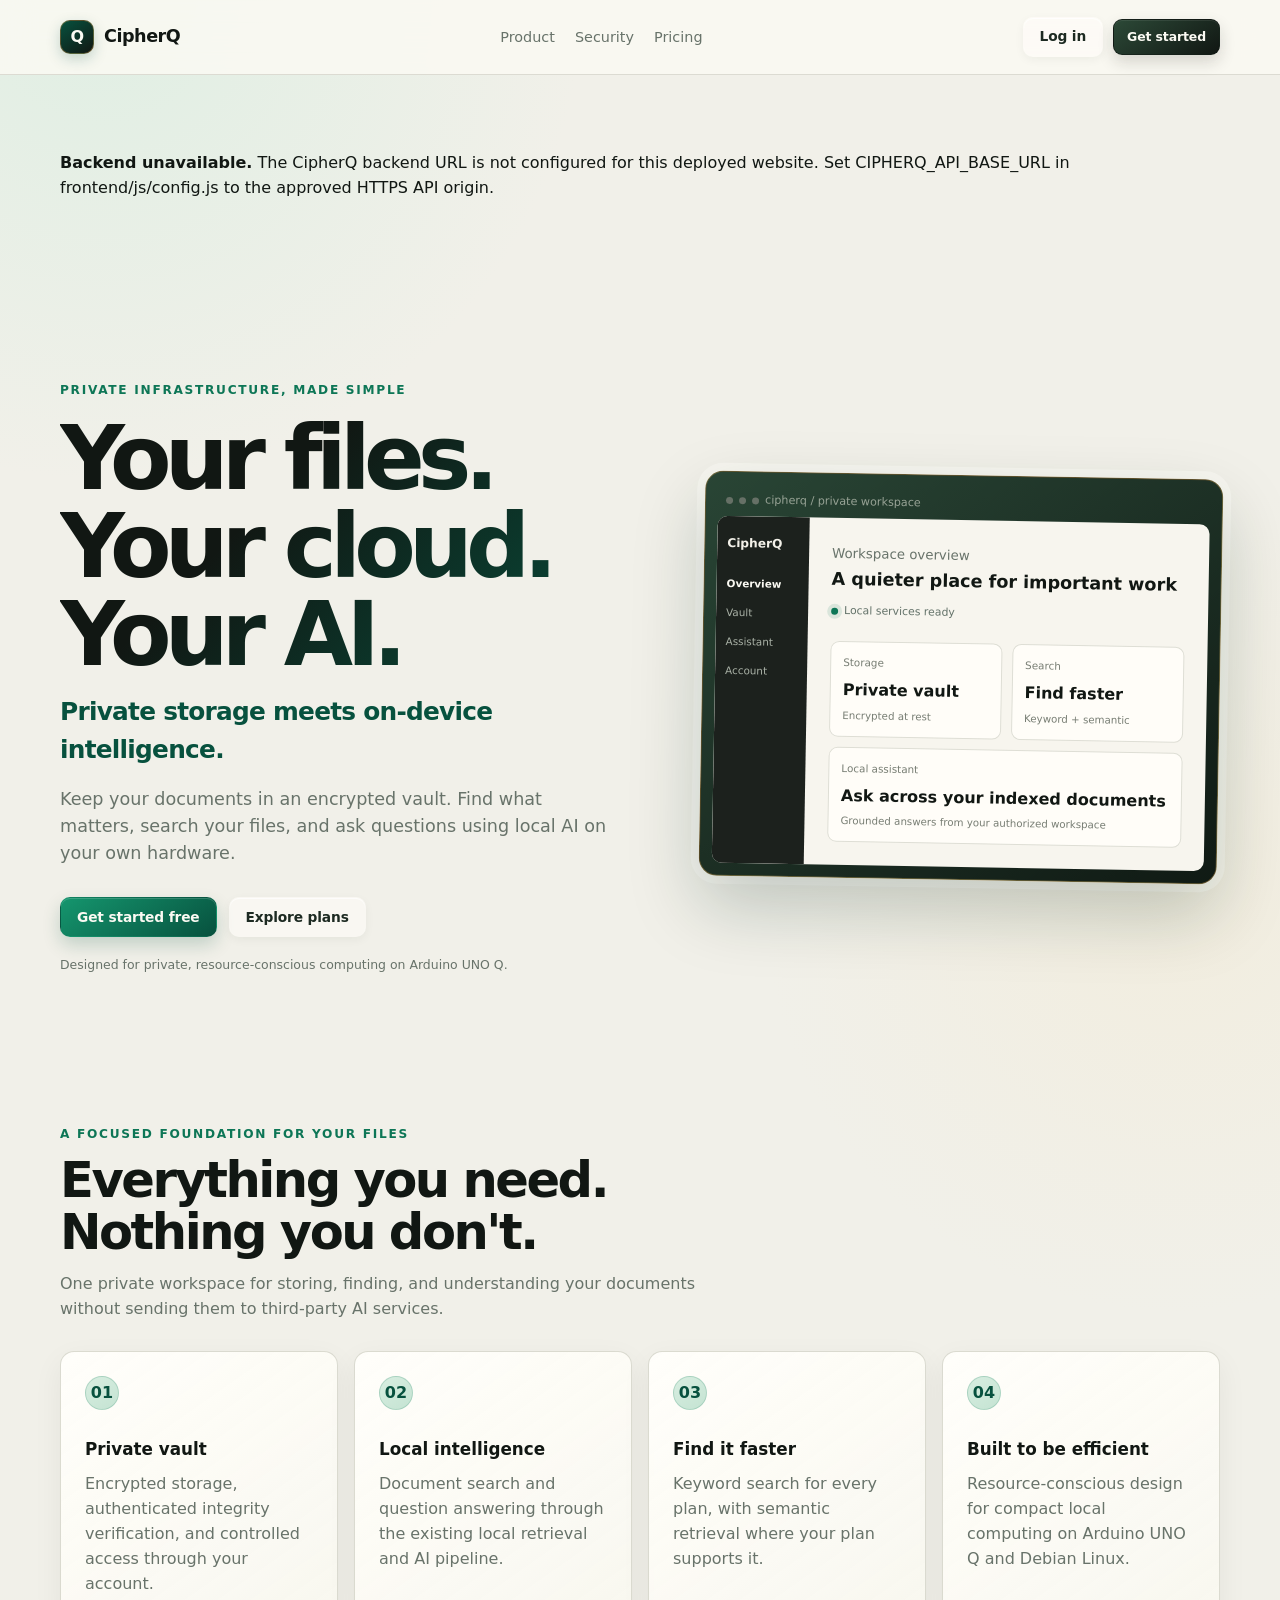
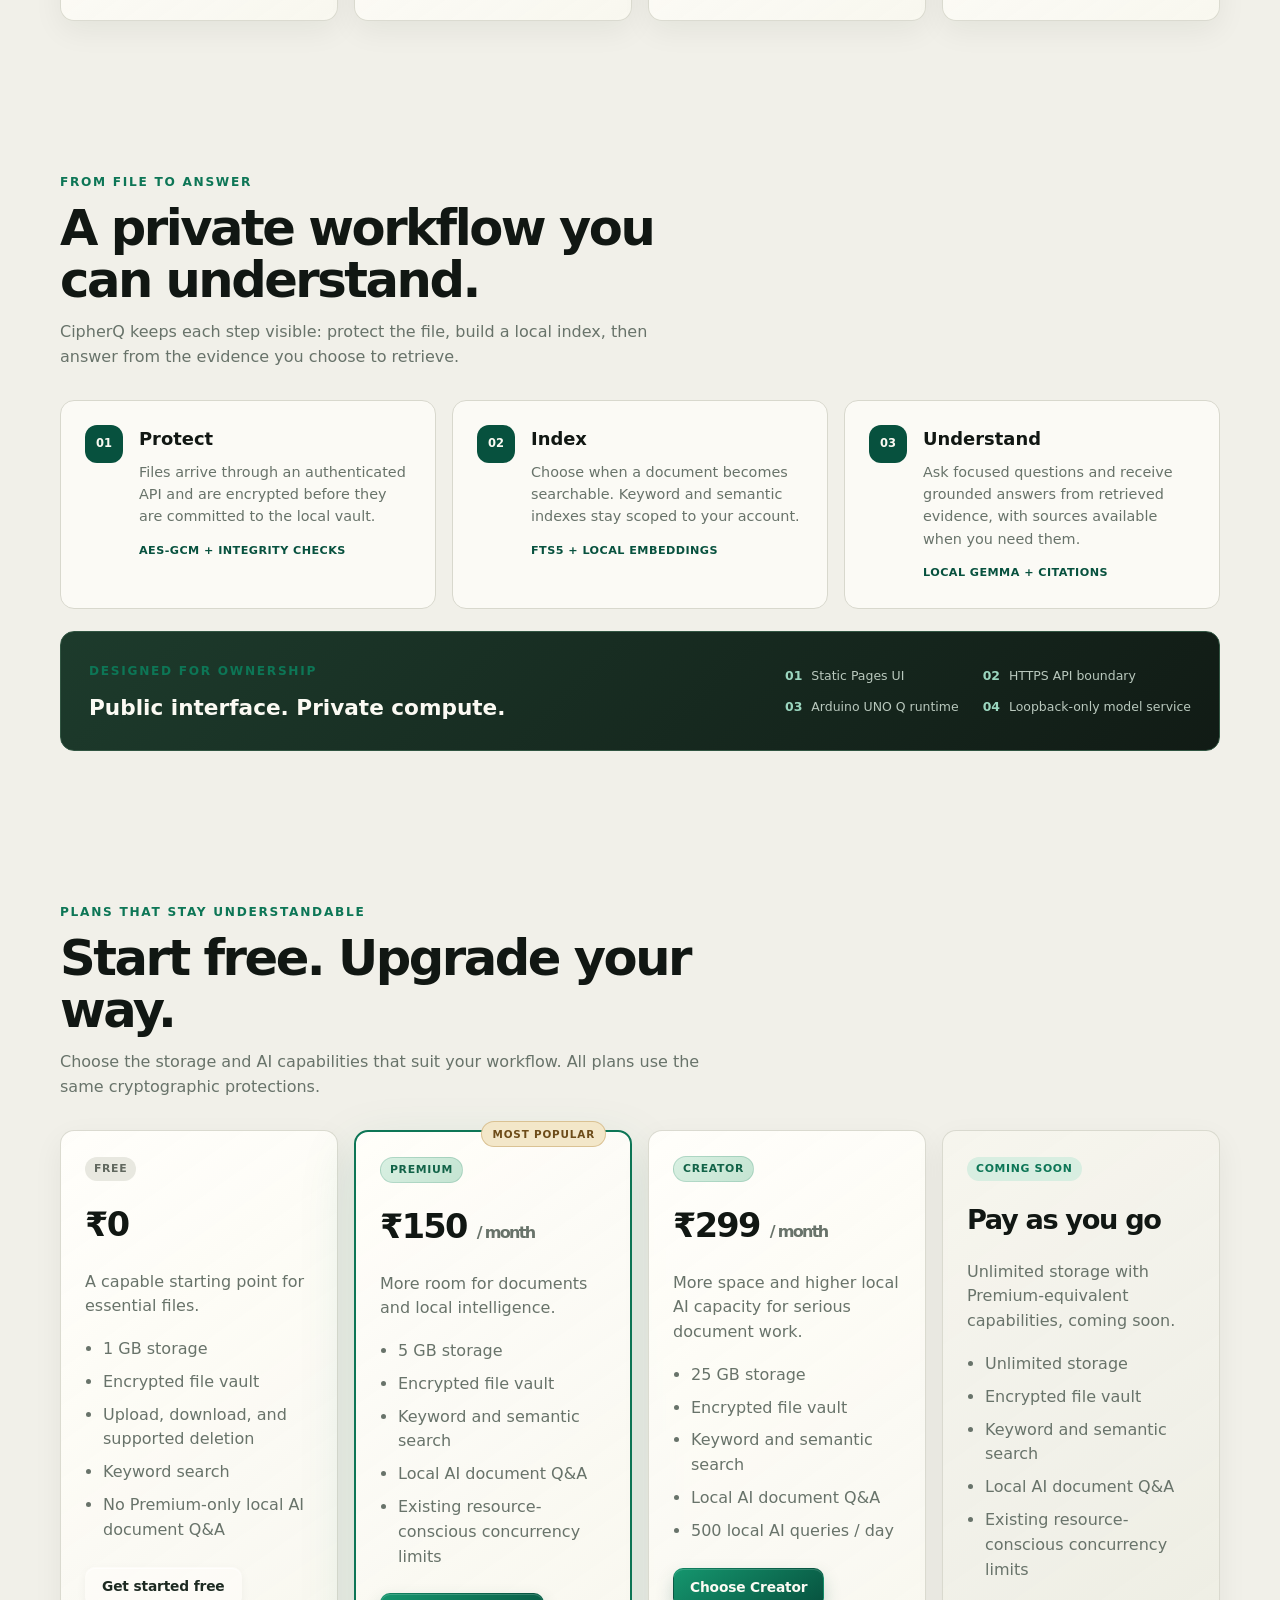
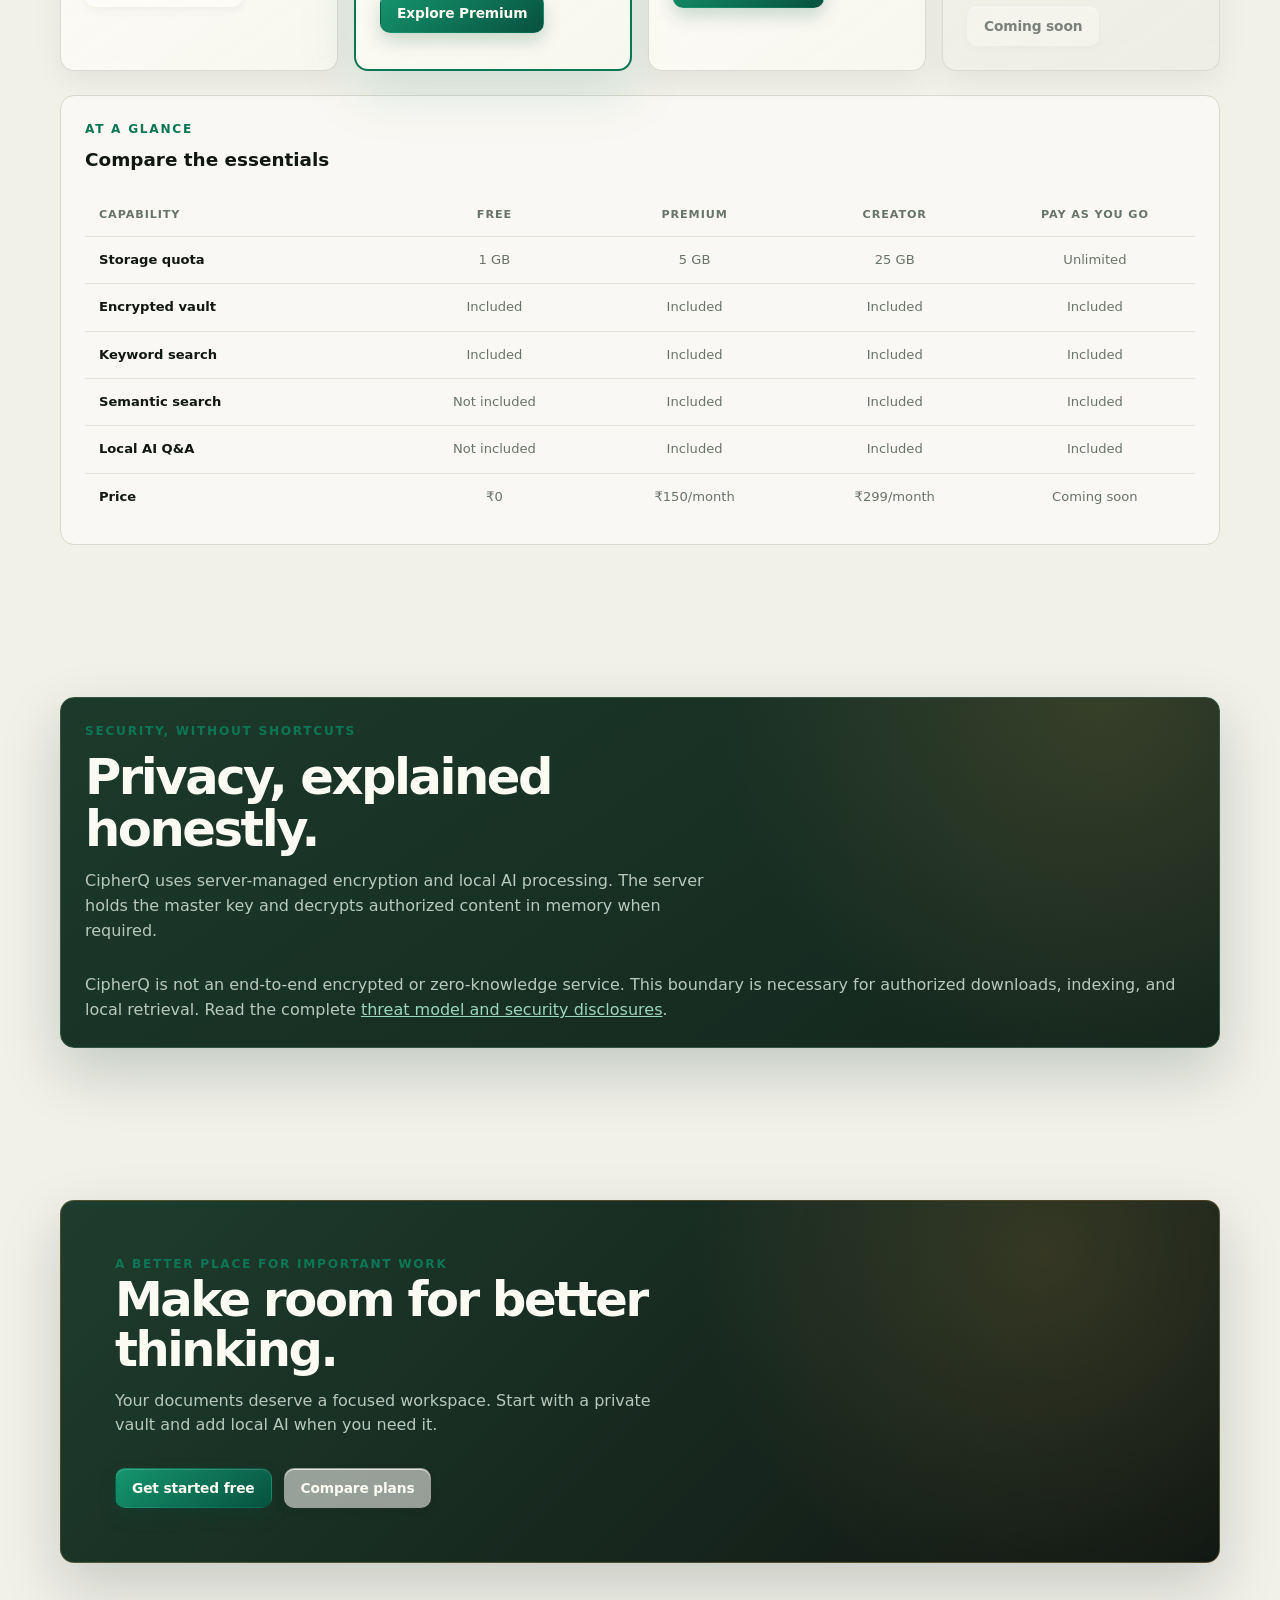
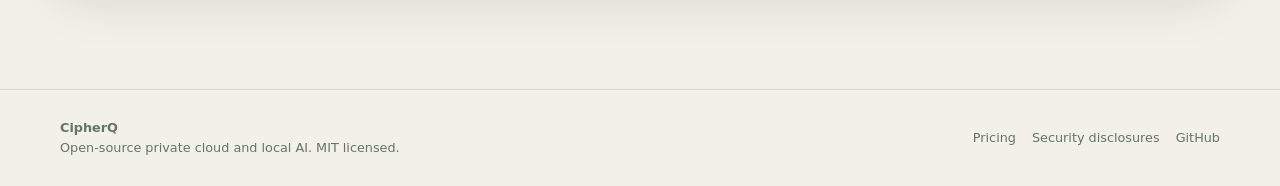
==== commit 19cca809: "feat(plans): add Creator plan with enhanced storage and AI capabilities" ====
--- a/frontend/index.html
+++ b/frontend/index.html
@@ -146,7 +146,7 @@
         <h2>Start free. Upgrade your way.</h2>
         <p>Choose the storage and AI capabilities that suit your workflow. All plans use the same cryptographic protections.</p>
       </div>
-      <div class="grid grid-3">
+      <div class="grid grid-4">
         <article class="card price-card">
           <span class="badge badge-free">Free</span>
           <div class="price">₹0</div>
@@ -173,6 +173,19 @@
           </ul>
           <button class="btn btn-primary public-plan-action" data-mode="register">Explore Premium</button>
         </article>
+        <article class="card price-card">
+          <span class="badge badge-premium">Creator</span>
+          <div class="price">₹299 <span class="muted price-period">/ month</span></div>
+          <p class="muted">More space and higher local AI capacity for serious document work.</p>
+          <ul>
+            <li>25 GB storage</li>
+            <li>Encrypted file vault</li>
+            <li>Keyword and semantic search</li>
+            <li>Local AI document Q&amp;A</li>
+            <li>500 local AI queries / day</li>
+          </ul>
+          <button class="btn btn-primary public-plan-action" data-mode="register">Choose Creator</button>
+        </article>
         <article class="card price-card price-card-muted">
           <span class="badge">Coming soon</span>
           <div class="price price-payg">Pay as you go</div>
@@ -197,15 +210,15 @@
         <div class="comparison-scroll">
           <table class="comparison-table">
             <thead>
-              <tr><th scope="col">Capability</th><th scope="col">Free</th><th scope="col">Premium</th><th scope="col">Pay as you go</th></tr>
+              <tr><th scope="col">Capability</th><th scope="col">Free</th><th scope="col">Premium</th><th scope="col">Creator</th><th scope="col">Pay as you go</th></tr>
             </thead>
             <tbody>
-              <tr><th scope="row">Storage quota</th><td data-label="Free">1 GB</td><td data-label="Premium">5 GB</td><td data-label="Pay as you go">Unlimited</td></tr>
-              <tr><th scope="row">Encrypted vault</th><td data-label="Free">Included</td><td data-label="Premium">Included</td><td data-label="Pay as you go">Included</td></tr>
-              <tr><th scope="row">Keyword search</th><td data-label="Free">Included</td><td data-label="Premium">Included</td><td data-label="Pay as you go">Included</td></tr>
-              <tr><th scope="row">Semantic search</th><td data-label="Free">Not included</td><td data-label="Premium">Included</td><td data-label="Pay as you go">Included</td></tr>
-              <tr><th scope="row">Local AI Q&amp;A</th><td data-label="Free">Not included</td><td data-label="Premium">Included</td><td data-label="Pay as you go">Included</td></tr>
-              <tr><th scope="row">Price</th><td data-label="Free">₹0</td><td data-label="Premium">₹150/month</td><td data-label="Pay as you go">Coming soon</td></tr>
+              <tr><th scope="row">Storage quota</th><td data-label="Free">1 GB</td><td data-label="Premium">5 GB</td><td data-label="Creator">25 GB</td><td data-label="Pay as you go">Unlimited</td></tr>
+              <tr><th scope="row">Encrypted vault</th><td data-label="Free">Included</td><td data-label="Premium">Included</td><td data-label="Creator">Included</td><td data-label="Pay as you go">Included</td></tr>
+              <tr><th scope="row">Keyword search</th><td data-label="Free">Included</td><td data-label="Premium">Included</td><td data-label="Creator">Included</td><td data-label="Pay as you go">Included</td></tr>
+              <tr><th scope="row">Semantic search</th><td data-label="Free">Not included</td><td data-label="Premium">Included</td><td data-label="Creator">Included</td><td data-label="Pay as you go">Included</td></tr>
+              <tr><th scope="row">Local AI Q&amp;A</th><td data-label="Free">Not included</td><td data-label="Premium">Included</td><td data-label="Creator">Included</td><td data-label="Pay as you go">Included</td></tr>
+              <tr><th scope="row">Price</th><td data-label="Free">₹0</td><td data-label="Premium">₹150/month</td><td data-label="Creator">₹299/month</td><td data-label="Pay as you go">Coming soon</td></tr>
             </tbody>
           </table>
         </div>
--- a/frontend/css/styles.css
+++ b/frontend/css/styles.css
@@ -257,6 +257,74 @@
   min-height: 100vh;
 }
 
+body.workspace-body[data-theme="light"] {
+  --cq-bg: #f1f3ef;
+  --cq-sidebar: #e5ebe6;
+  --cq-surface: #ffffff;
+  --cq-surface-hover: #f2f6f3;
+  --cq-surface-raised: #f8faf8;
+  --cq-surface-sunken: #edf2ee;
+  --cq-border: rgba(20, 55, 37, 0.14);
+  --cq-border-subtle: rgba(20, 55, 37, 0.08);
+  --cq-border-hover: rgba(13, 118, 86, 0.42);
+  --cq-text: #17231b;
+  --cq-text-muted: #5c6b60;
+  --cq-text-dim: #77857a;
+  --cq-emerald: #087a58;
+  --cq-emerald-glow: rgba(13, 118, 86, 0.14);
+  --cq-emerald-hover: #07513e;
+  --cq-emerald-dark: #07513e;
+  --cq-danger-bg: rgba(165, 68, 59, 0.1);
+  --cq-danger-border: rgba(165, 68, 59, 0.24);
+  background-image:
+    radial-gradient(ellipse 70% 35% at 20% 0%, rgba(13, 118, 86, 0.08), transparent),
+    radial-gradient(circle at 90% 100%, rgba(181, 138, 67, 0.08), transparent 30rem);
+}
+
+body[data-theme="dark"]:not(.workspace-body) {
+  --ink: #edf4ee;
+  --ink-soft: #d4e2d7;
+  --surface: #0e1511;
+  --surface-raised: #17231b;
+  --surface-dark: #0a100c;
+  --line: #2d4435;
+  --line-dark: #52715c;
+  --muted: #a6b5a9;
+  --muted-dark: #b9c8bd;
+  --ivory: #f4f7f2;
+  --emerald: #36c995;
+  --emerald-light: #173d2d;
+  --emerald-deep: #63d8aa;
+  --gold-light: #40351f;
+  --shadow: 0 22px 70px rgba(0, 0, 0, .32);
+  --shadow-soft: 0 10px 30px rgba(0, 0, 0, .22);
+  background:
+    radial-gradient(circle at 8% 0%, rgba(18, 104, 72, .2), transparent 30rem),
+    radial-gradient(circle at 92% 18%, rgba(104, 78, 22, .12), transparent 26rem),
+    var(--surface);
+}
+
+body[data-theme="dark"]:not(.workspace-body) .site-header {
+  background: rgba(14, 21, 17, .88);
+  border-color: var(--line);
+}
+
+body[data-theme="dark"]:not(.workspace-body) .card,
+body[data-theme="dark"]:not(.workspace-body) .workflow-step {
+  background: linear-gradient(145deg, rgba(23, 35, 27, .98), rgba(17, 27, 21, .94));
+  border-color: var(--line);
+}
+
+body[data-theme="dark"]:not(.workspace-body) .btn-outline {
+  color: var(--ink-soft);
+  background: rgba(23, 35, 27, .7);
+  border-color: var(--line);
+}
+
+body[data-theme="dark"]:not(.workspace-body) .price-card-muted {
+  background: linear-gradient(145deg, rgba(28, 39, 31, .95), rgba(19, 29, 22, .9));
+}
+
 .workspace {
   display: flex;
   min-height: 100vh;
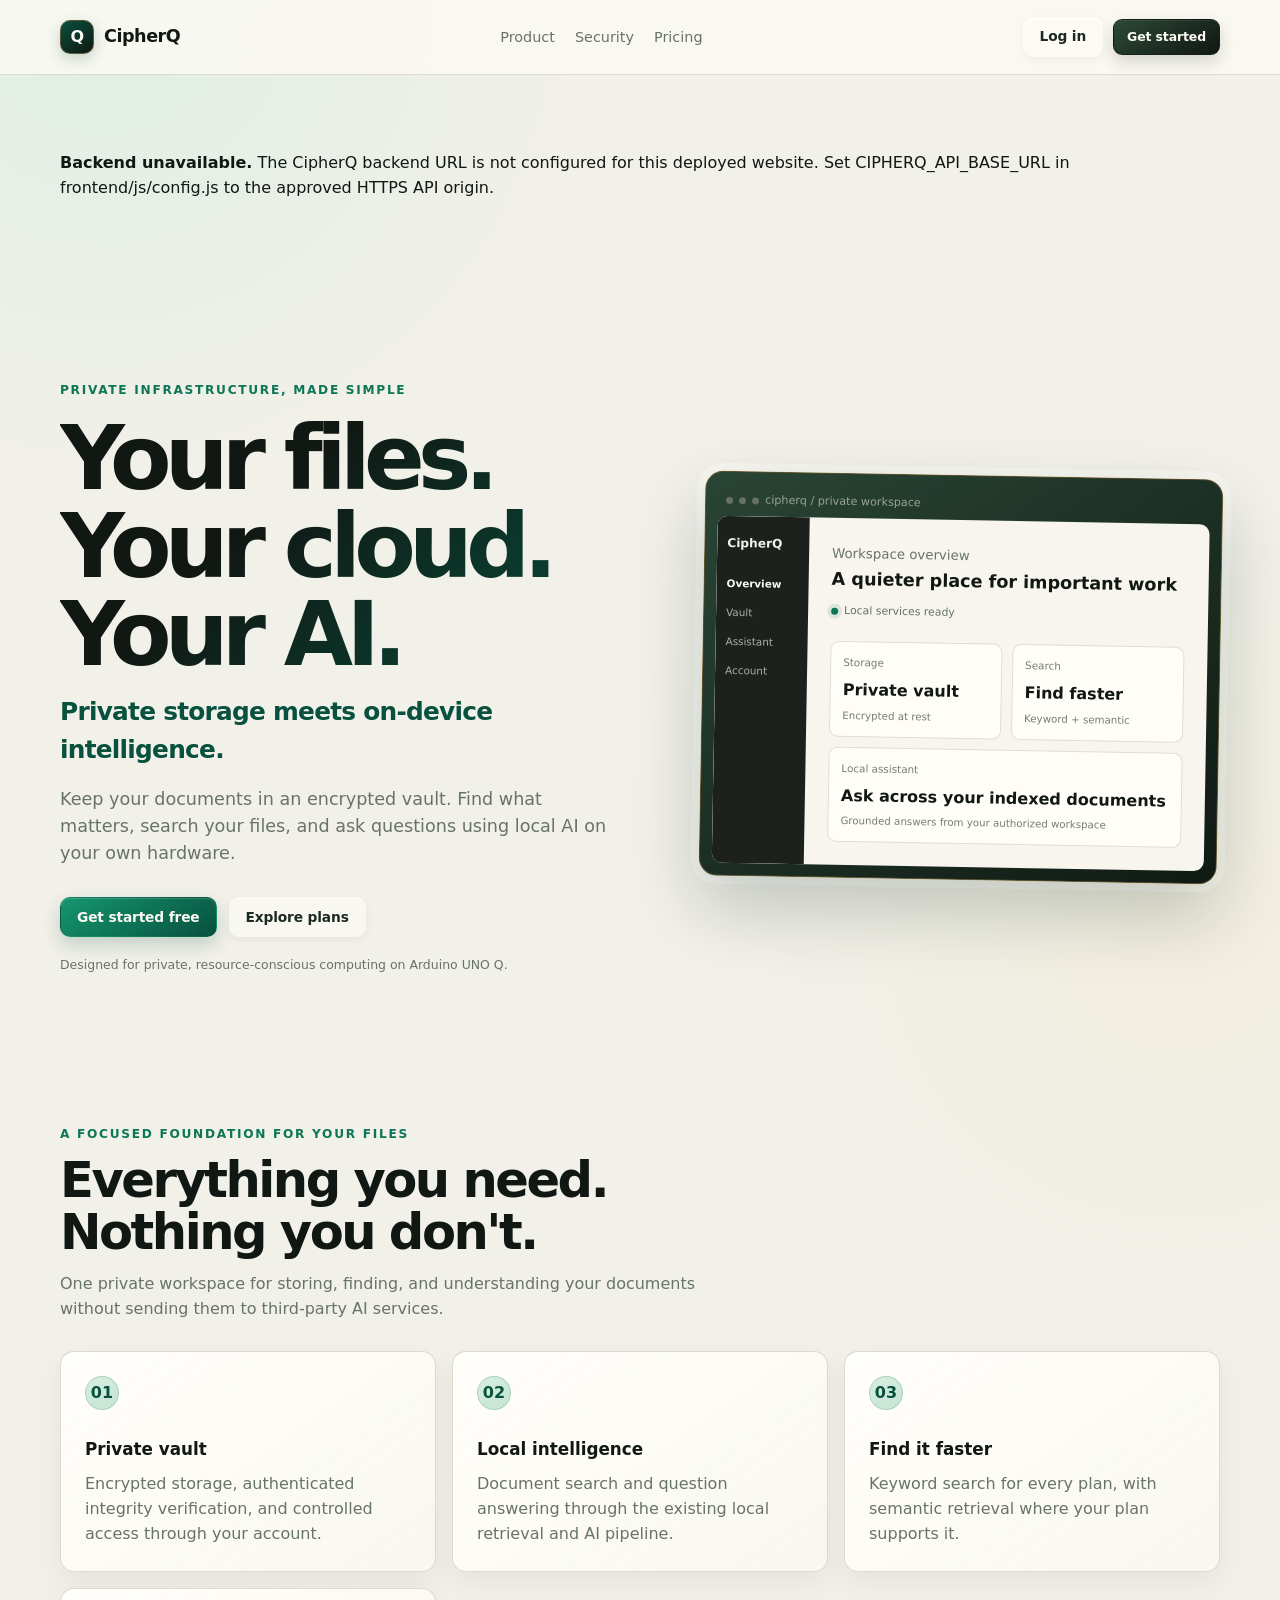
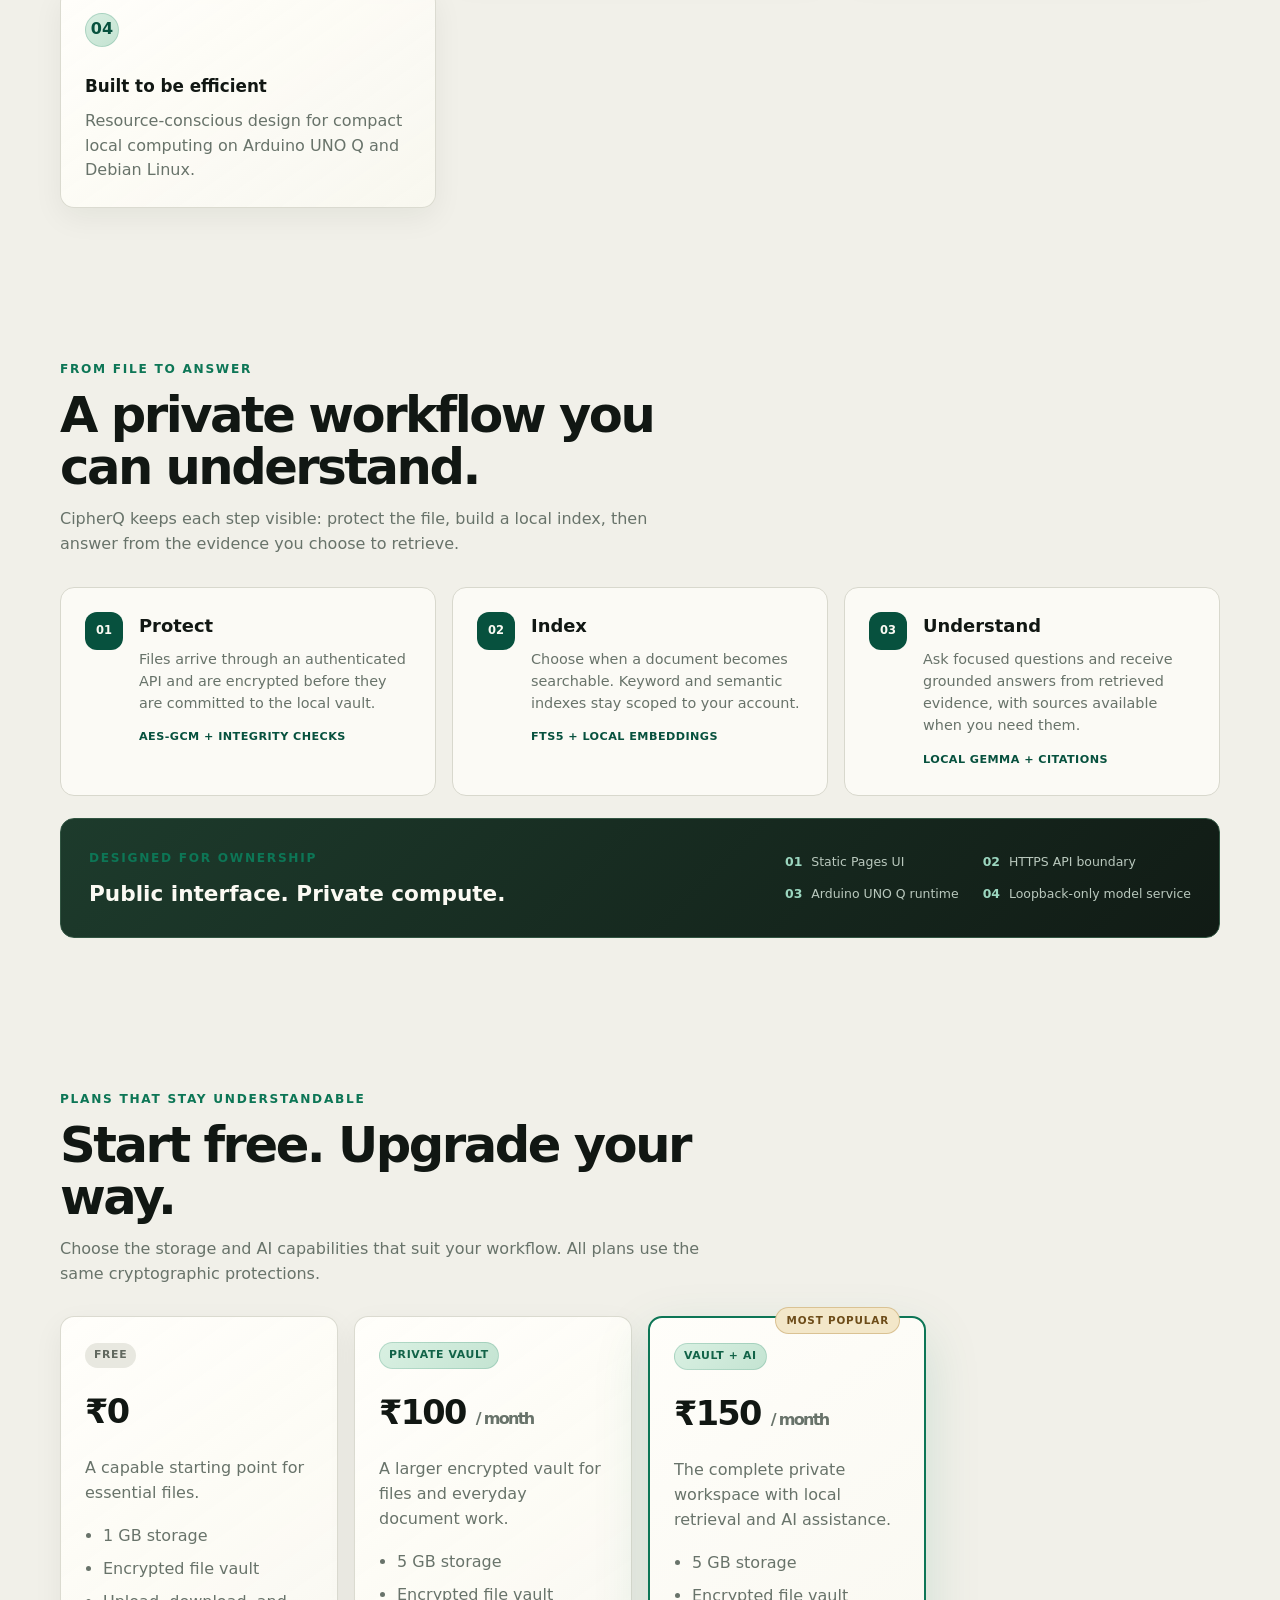
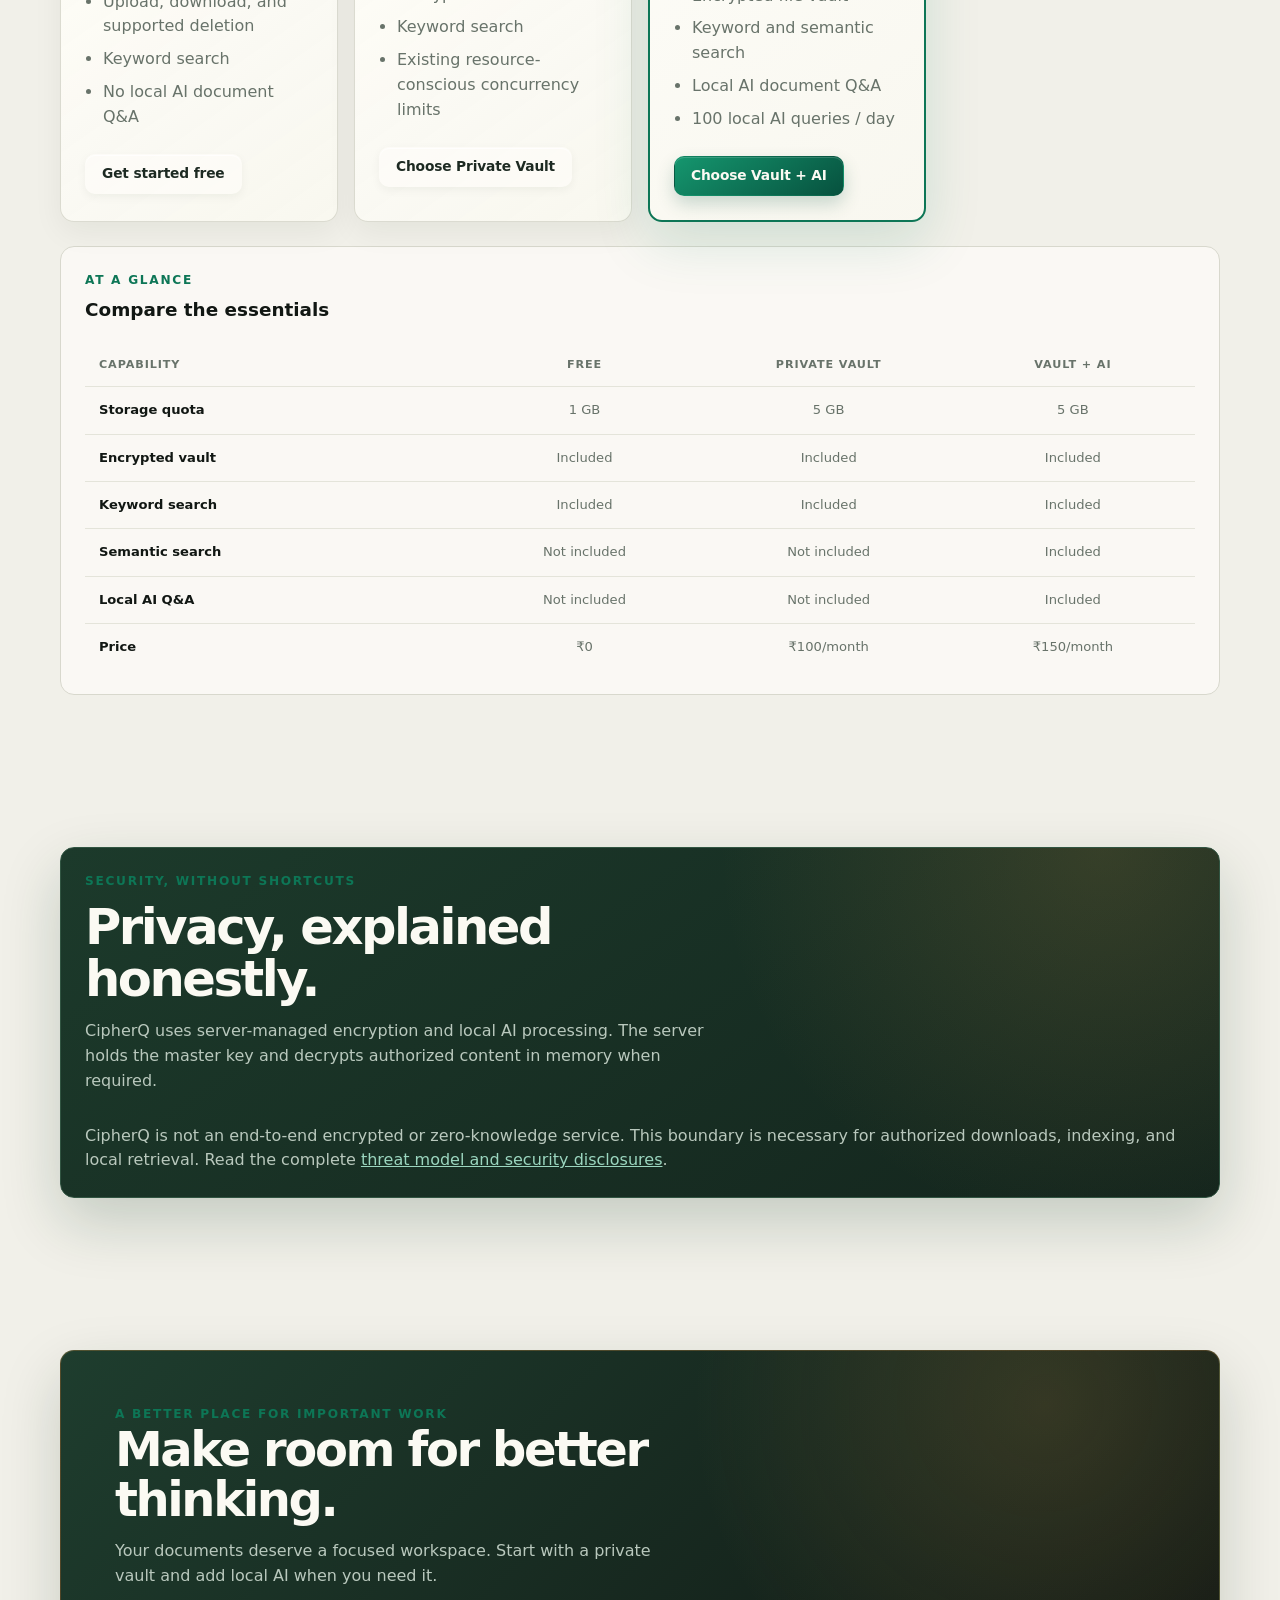
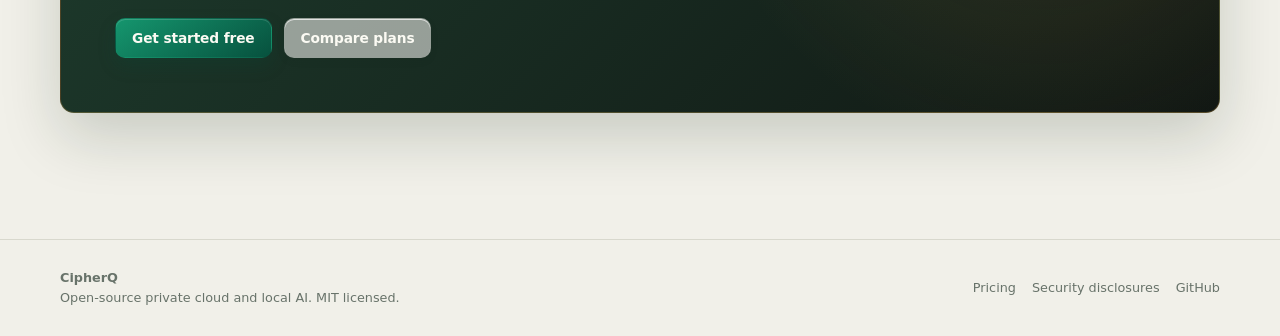
==== commit 62444b55: "feat(plans): introduce new subscription tiers: Private Vault and Vault + AI with updated features an" ====
--- a/frontend/index.html
+++ b/frontend/index.html
@@ -70,7 +70,7 @@
         <h2>Everything you need. Nothing you don't.</h2>
         <p>One private workspace for storing, finding, and understanding your documents without sending them to third-party AI services.</p>
       </div>
-      <div class="grid grid-4">
+      <div class="grid grid-3">
         <article class="card benefit-card">
           <span class="feature-number">01</span>
           <h3>Private vault</h3>
@@ -156,48 +156,34 @@
             <li>Encrypted file vault</li>
             <li>Upload, download, and supported deletion</li>
             <li>Keyword search</li>
-            <li>No Premium-only local AI document Q&amp;A</li>
+            <li>No local AI document Q&amp;A</li>
           </ul>
           <button class="btn btn-outline public-plan-action" data-mode="register">Get started free</button>
         </article>
+        <article class="card price-card">
+          <span class="badge badge-premium">Private Vault</span>
+          <div class="price">₹100 <span class="muted price-period">/ month</span></div>
+          <p class="muted">A larger encrypted vault for files and everyday document work.</p>
+          <ul>
+            <li>5 GB storage</li>
+            <li>Encrypted file vault</li>
+            <li>Keyword search</li>
+            <li>Existing resource-conscious concurrency limits</li>
+          </ul>
+          <button class="btn btn-outline public-plan-action" data-mode="register">Choose Private Vault</button>
+        </article>
         <article class="card price-card featured">
-          <span class="badge badge-premium">Premium</span>
+          <span class="badge badge-premium">Vault + AI</span>
           <div class="price">₹150 <span class="muted price-period">/ month</span></div>
-          <p class="muted">More room for documents and local intelligence.</p>
+          <p class="muted">The complete private workspace with local retrieval and AI assistance.</p>
           <ul>
             <li>5 GB storage</li>
             <li>Encrypted file vault</li>
             <li>Keyword and semantic search</li>
             <li>Local AI document Q&amp;A</li>
-            <li>Existing resource-conscious concurrency limits</li>
+            <li>100 local AI queries / day</li>
           </ul>
-          <button class="btn btn-primary public-plan-action" data-mode="register">Explore Premium</button>
-        </article>
-        <article class="card price-card">
-          <span class="badge badge-premium">Creator</span>
-          <div class="price">₹299 <span class="muted price-period">/ month</span></div>
-          <p class="muted">More space and higher local AI capacity for serious document work.</p>
-          <ul>
-            <li>25 GB storage</li>
-            <li>Encrypted file vault</li>
-            <li>Keyword and semantic search</li>
-            <li>Local AI document Q&amp;A</li>
-            <li>500 local AI queries / day</li>
-          </ul>
-          <button class="btn btn-primary public-plan-action" data-mode="register">Choose Creator</button>
-        </article>
-        <article class="card price-card price-card-muted">
-          <span class="badge">Coming soon</span>
-          <div class="price price-payg">Pay as you go</div>
-          <p class="muted">Unlimited storage with Premium-equivalent capabilities, coming soon.</p>
-          <ul>
-            <li>Unlimited storage</li>
-            <li>Encrypted file vault</li>
-            <li>Keyword and semantic search</li>
-            <li>Local AI document Q&amp;A</li>
-            <li>Existing resource-conscious concurrency limits</li>
-          </ul>
-          <button class="btn btn-outline" type="button" disabled>Coming soon</button>
+          <button class="btn btn-primary public-plan-action" data-mode="register">Choose Vault + AI</button>
         </article>
       </div>
       <div class="comparison-wrap">
@@ -210,15 +196,15 @@
         <div class="comparison-scroll">
           <table class="comparison-table">
             <thead>
-              <tr><th scope="col">Capability</th><th scope="col">Free</th><th scope="col">Premium</th><th scope="col">Creator</th><th scope="col">Pay as you go</th></tr>
+              <tr><th scope="col">Capability</th><th scope="col">Free</th><th scope="col">Private Vault</th><th scope="col">Vault + AI</th></tr>
             </thead>
             <tbody>
-              <tr><th scope="row">Storage quota</th><td data-label="Free">1 GB</td><td data-label="Premium">5 GB</td><td data-label="Creator">25 GB</td><td data-label="Pay as you go">Unlimited</td></tr>
-              <tr><th scope="row">Encrypted vault</th><td data-label="Free">Included</td><td data-label="Premium">Included</td><td data-label="Creator">Included</td><td data-label="Pay as you go">Included</td></tr>
-              <tr><th scope="row">Keyword search</th><td data-label="Free">Included</td><td data-label="Premium">Included</td><td data-label="Creator">Included</td><td data-label="Pay as you go">Included</td></tr>
-              <tr><th scope="row">Semantic search</th><td data-label="Free">Not included</td><td data-label="Premium">Included</td><td data-label="Creator">Included</td><td data-label="Pay as you go">Included</td></tr>
-              <tr><th scope="row">Local AI Q&amp;A</th><td data-label="Free">Not included</td><td data-label="Premium">Included</td><td data-label="Creator">Included</td><td data-label="Pay as you go">Included</td></tr>
-              <tr><th scope="row">Price</th><td data-label="Free">₹0</td><td data-label="Premium">₹150/month</td><td data-label="Creator">₹299/month</td><td data-label="Pay as you go">Coming soon</td></tr>
+              <tr><th scope="row">Storage quota</th><td data-label="Free">1 GB</td><td data-label="Private Vault">5 GB</td><td data-label="Vault + AI">5 GB</td></tr>
+              <tr><th scope="row">Encrypted vault</th><td data-label="Free">Included</td><td data-label="Private Vault">Included</td><td data-label="Vault + AI">Included</td></tr>
+              <tr><th scope="row">Keyword search</th><td data-label="Free">Included</td><td data-label="Private Vault">Included</td><td data-label="Vault + AI">Included</td></tr>
+              <tr><th scope="row">Semantic search</th><td data-label="Free">Not included</td><td data-label="Private Vault">Not included</td><td data-label="Vault + AI">Included</td></tr>
+              <tr><th scope="row">Local AI Q&amp;A</th><td data-label="Free">Not included</td><td data-label="Private Vault">Not included</td><td data-label="Vault + AI">Included</td></tr>
+              <tr><th scope="row">Price</th><td data-label="Free">₹0</td><td data-label="Private Vault">₹100/month</td><td data-label="Vault + AI">₹150/month</td></tr>
             </tbody>
           </table>
         </div>
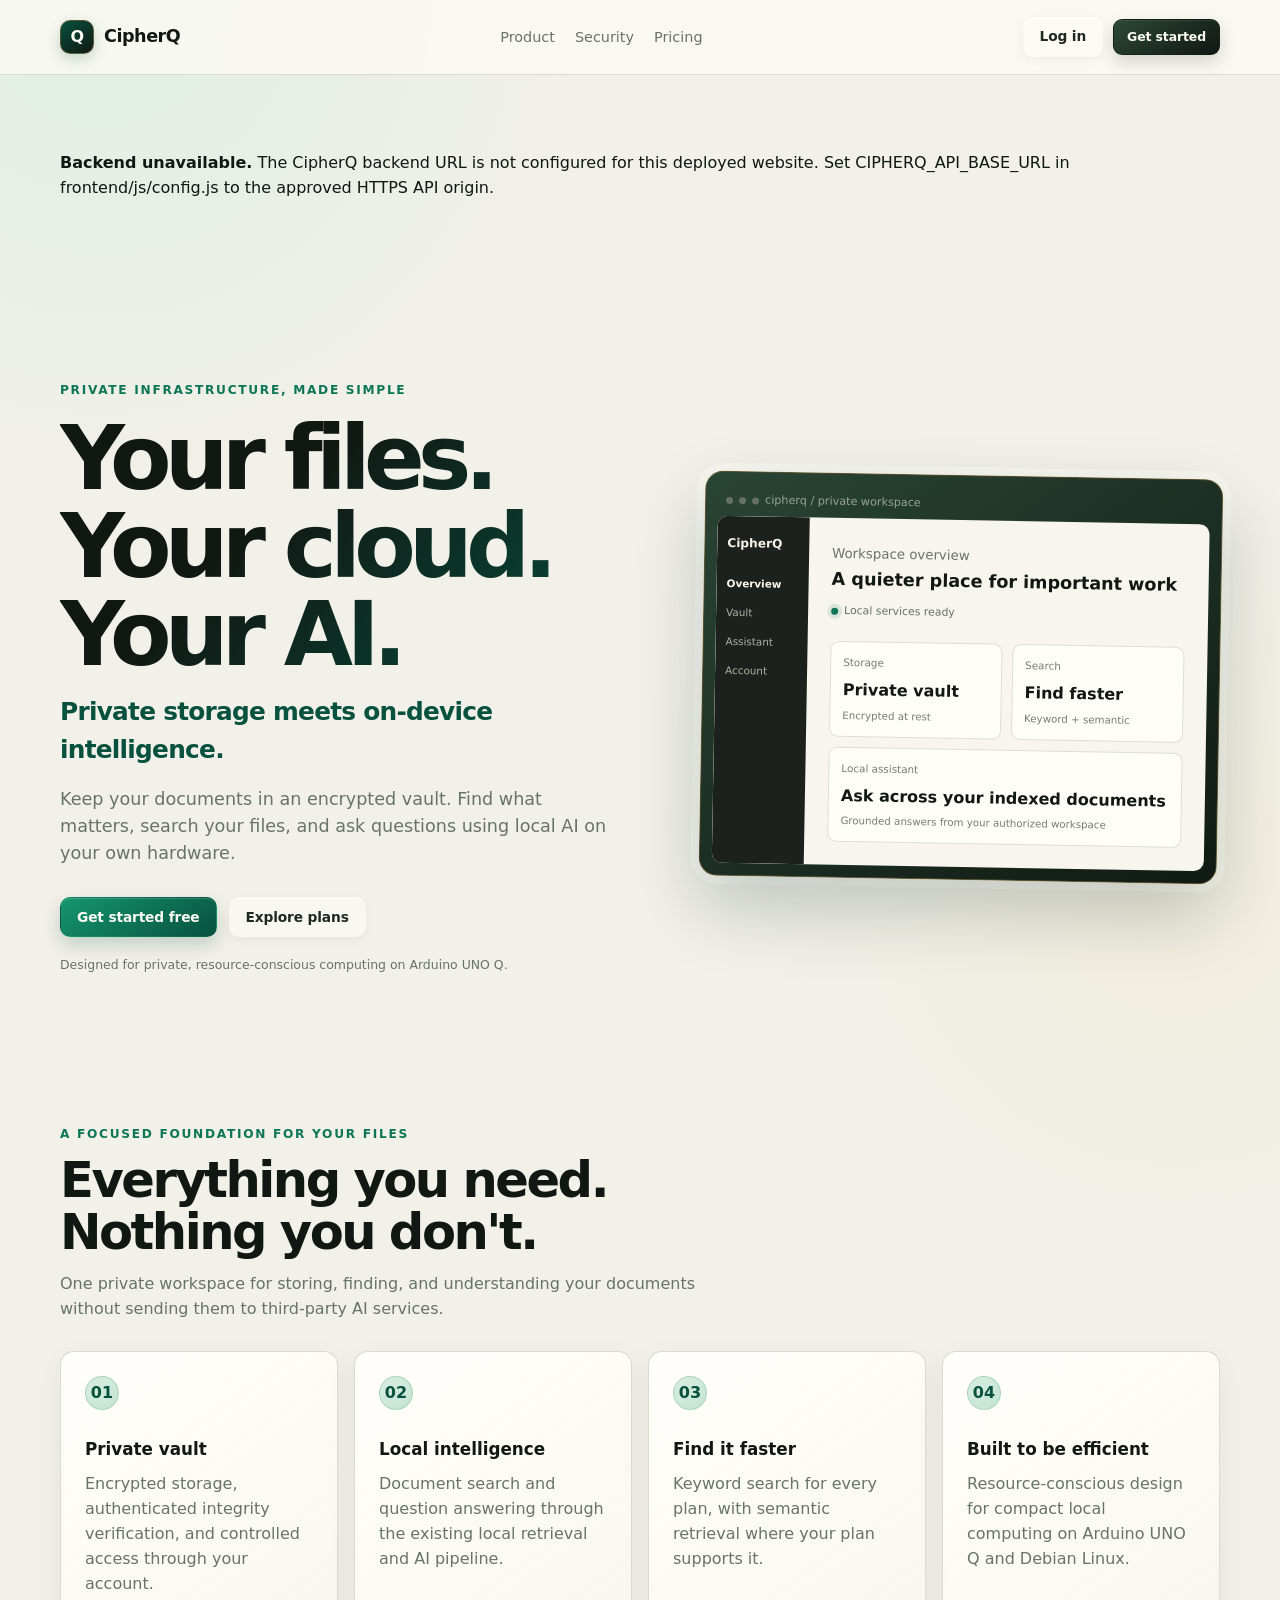
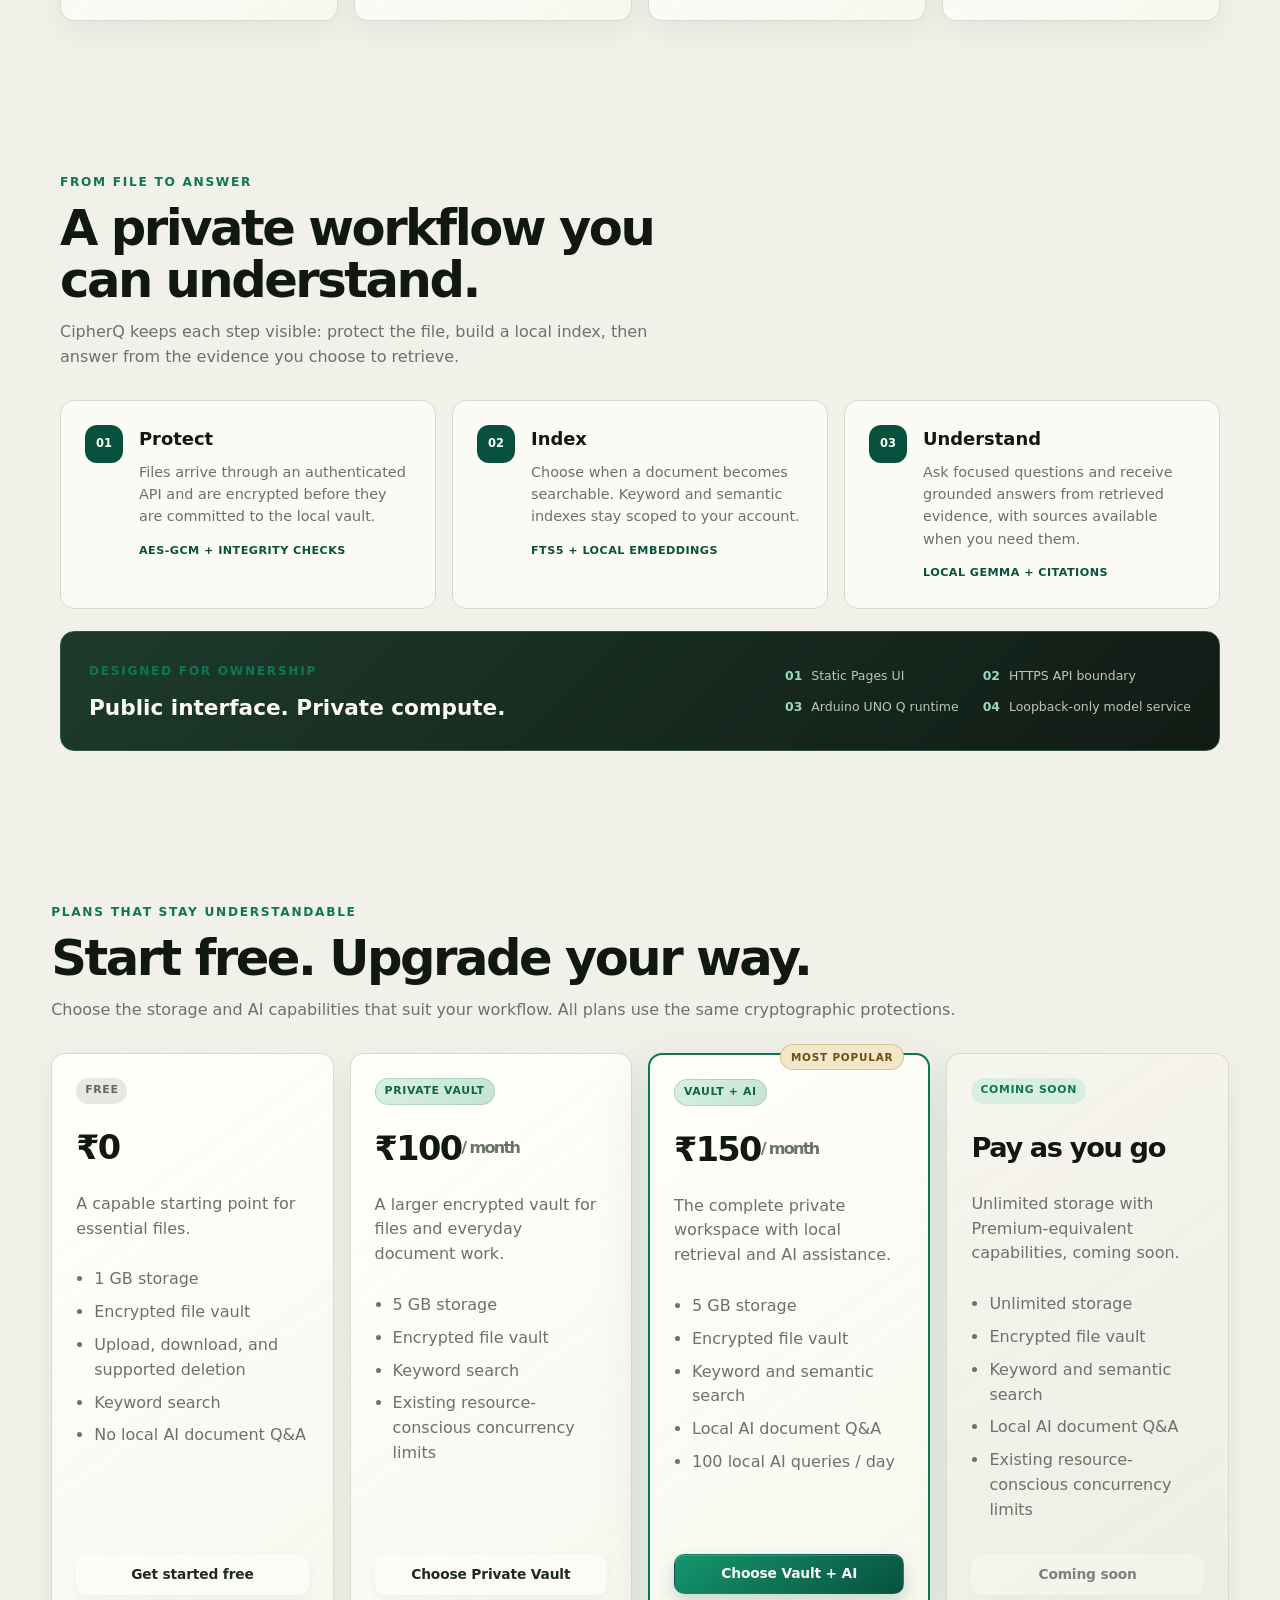
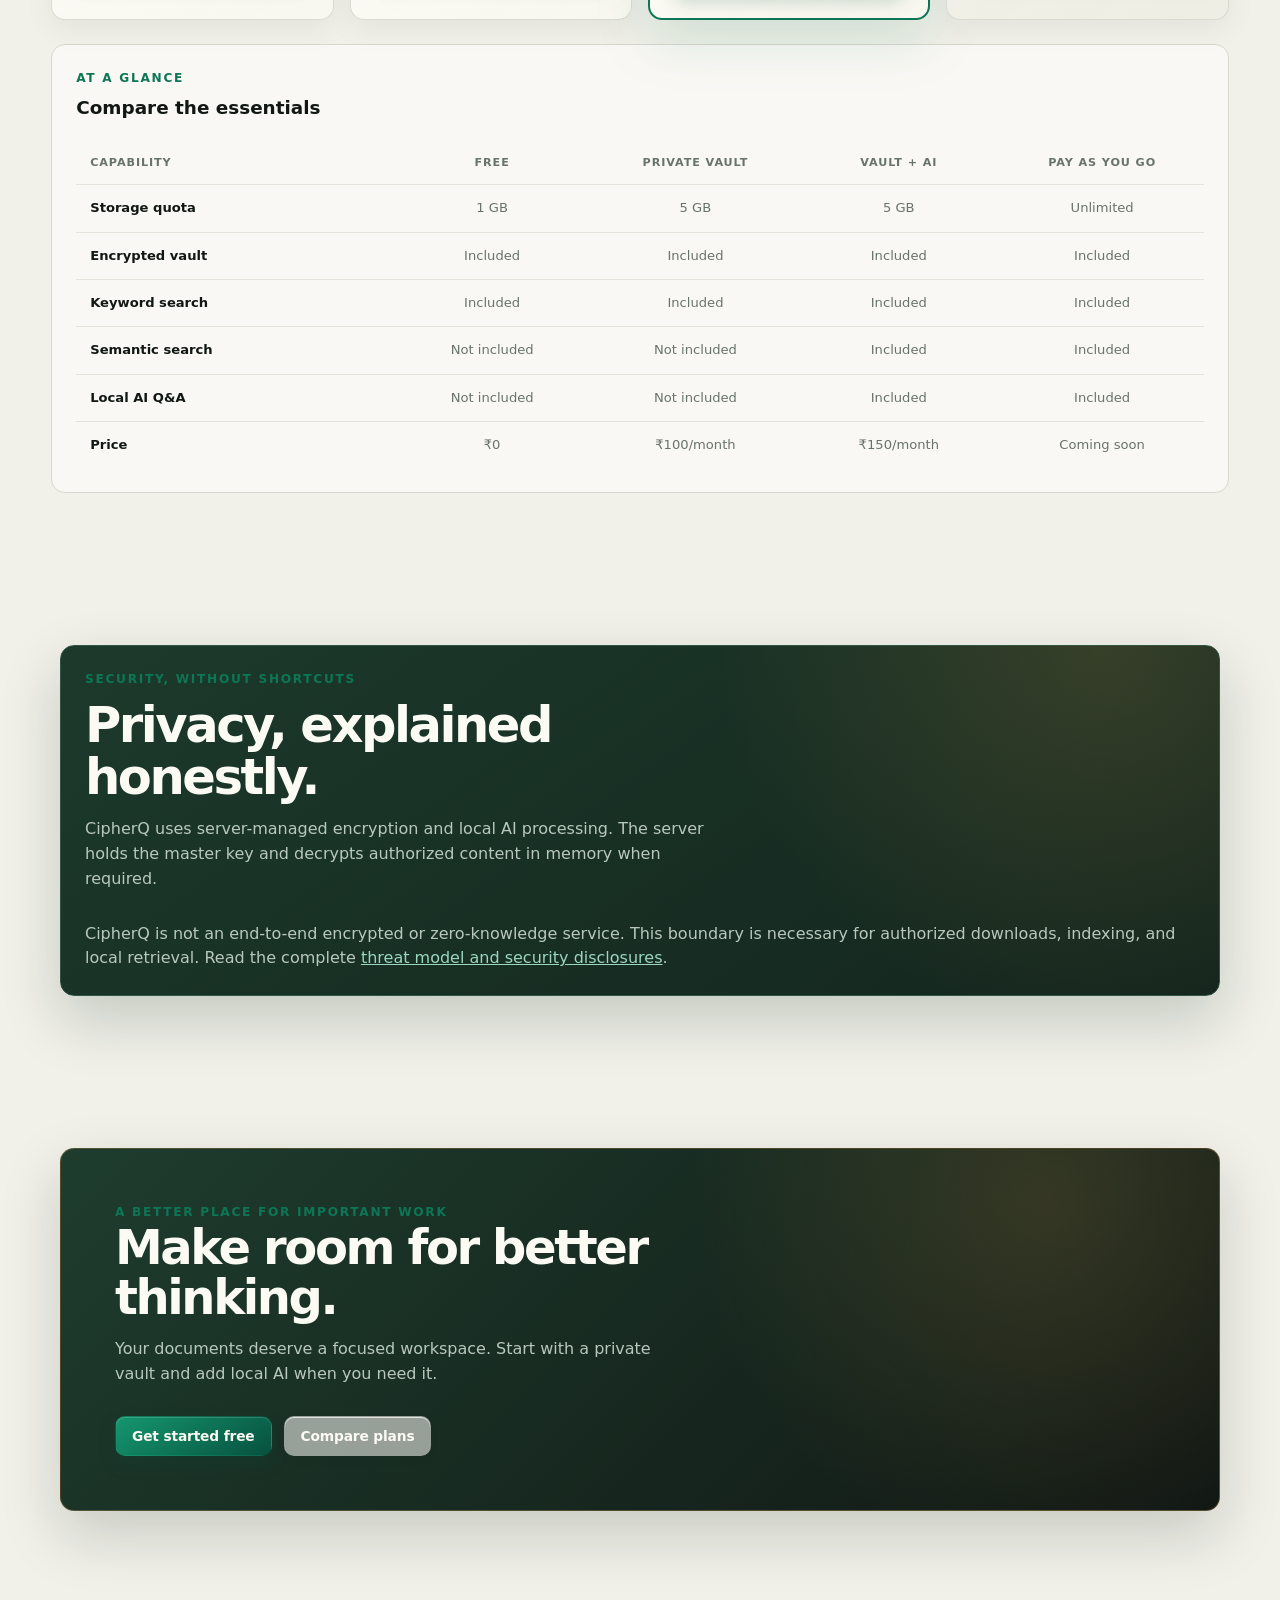
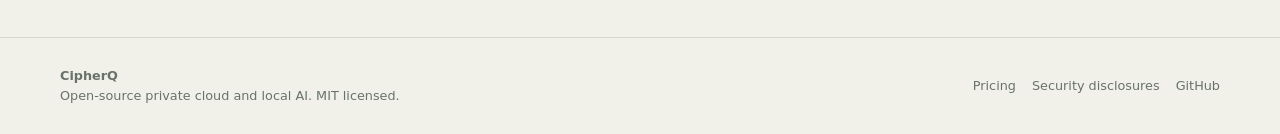
==== commit d8c0dfc3: "feat(styles): implement final workspace alignment and enhance layout for improved user experience" ====
--- a/frontend/index.html
+++ b/frontend/index.html
@@ -70,7 +70,7 @@
         <h2>Everything you need. Nothing you don't.</h2>
         <p>One private workspace for storing, finding, and understanding your documents without sending them to third-party AI services.</p>
       </div>
-      <div class="grid grid-3">
+      <div class="grid grid-4">
         <article class="card benefit-card">
           <span class="feature-number">01</span>
           <h3>Private vault</h3>
@@ -140,7 +140,7 @@
       </div>
     </section>
 
-    <section class="container section" id="pricing">
+    <section class="section pricing-section" id="pricing">
       <div class="section-heading">
         <div class="eyebrow">Plans that stay understandable</div>
         <h2>Start free. Upgrade your way.</h2>
@@ -185,6 +185,19 @@
           </ul>
           <button class="btn btn-primary public-plan-action" data-mode="register">Choose Vault + AI</button>
         </article>
+        <article class="card price-card price-card-muted">
+          <span class="badge">Coming soon</span>
+          <div class="price price-payg">Pay as you go</div>
+          <p class="muted">Unlimited storage with Premium-equivalent capabilities, coming soon.</p>
+          <ul>
+            <li>Unlimited storage</li>
+            <li>Encrypted file vault</li>
+            <li>Keyword and semantic search</li>
+            <li>Local AI document Q&amp;A</li>
+            <li>Existing resource-conscious concurrency limits</li>
+          </ul>
+          <button class="btn btn-outline" type="button" disabled>Coming soon</button>
+        </article>
       </div>
       <div class="comparison-wrap">
         <div class="comparison-heading">
@@ -196,15 +209,15 @@
         <div class="comparison-scroll">
           <table class="comparison-table">
             <thead>
-              <tr><th scope="col">Capability</th><th scope="col">Free</th><th scope="col">Private Vault</th><th scope="col">Vault + AI</th></tr>
+              <tr><th scope="col">Capability</th><th scope="col">Free</th><th scope="col">Private Vault</th><th scope="col">Vault + AI</th><th scope="col">Pay as you go</th></tr>
             </thead>
             <tbody>
-              <tr><th scope="row">Storage quota</th><td data-label="Free">1 GB</td><td data-label="Private Vault">5 GB</td><td data-label="Vault + AI">5 GB</td></tr>
-              <tr><th scope="row">Encrypted vault</th><td data-label="Free">Included</td><td data-label="Private Vault">Included</td><td data-label="Vault + AI">Included</td></tr>
-              <tr><th scope="row">Keyword search</th><td data-label="Free">Included</td><td data-label="Private Vault">Included</td><td data-label="Vault + AI">Included</td></tr>
-              <tr><th scope="row">Semantic search</th><td data-label="Free">Not included</td><td data-label="Private Vault">Not included</td><td data-label="Vault + AI">Included</td></tr>
-              <tr><th scope="row">Local AI Q&amp;A</th><td data-label="Free">Not included</td><td data-label="Private Vault">Not included</td><td data-label="Vault + AI">Included</td></tr>
-              <tr><th scope="row">Price</th><td data-label="Free">₹0</td><td data-label="Private Vault">₹100/month</td><td data-label="Vault + AI">₹150/month</td></tr>
+              <tr><th scope="row">Storage quota</th><td data-label="Free">1 GB</td><td data-label="Private Vault">5 GB</td><td data-label="Vault + AI">5 GB</td><td data-label="Pay as you go">Unlimited</td></tr>
+              <tr><th scope="row">Encrypted vault</th><td data-label="Free">Included</td><td data-label="Private Vault">Included</td><td data-label="Vault + AI">Included</td><td data-label="Pay as you go">Included</td></tr>
+              <tr><th scope="row">Keyword search</th><td data-label="Free">Included</td><td data-label="Private Vault">Included</td><td data-label="Vault + AI">Included</td><td data-label="Pay as you go">Included</td></tr>
+              <tr><th scope="row">Semantic search</th><td data-label="Free">Not included</td><td data-label="Private Vault">Not included</td><td data-label="Vault + AI">Included</td><td data-label="Pay as you go">Included</td></tr>
+              <tr><th scope="row">Local AI Q&amp;A</th><td data-label="Free">Not included</td><td data-label="Private Vault">Not included</td><td data-label="Vault + AI">Included</td><td data-label="Pay as you go">Included</td></tr>
+              <tr><th scope="row">Price</th><td data-label="Free">₹0</td><td data-label="Private Vault">₹100/month</td><td data-label="Vault + AI">₹150/month</td><td data-label="Pay as you go">Coming soon</td></tr>
             </tbody>
           </table>
         </div>
--- a/frontend/css/styles.css
+++ b/frontend/css/styles.css
@@ -135,6 +135,29 @@
 .preview-card span { display: block; margin-top: 5px; color: #777d73; font-size: .64rem; }
 .preview-card-wide { grid-column: 1 / -1; min-height: 88px; }
 .section { padding: 76px 0; }
+.pricing-section {
+  width: 100%;
+  max-width: none;
+  padding-right: clamp(20px, 4vw, 72px);
+  padding-left: clamp(20px, 4vw, 72px);
+}
+
+.pricing-section > .section-heading,
+.pricing-section > .grid,
+.pricing-section > .comparison-wrap {
+  width: 100%;
+  max-width: 1480px;
+  margin-right: auto;
+  margin-left: auto;
+}
+
+.pricing-section > .grid {
+  grid-template-columns: repeat(4, minmax(0, 1fr));
+}
+
+.pricing-section .price-card {
+  width: 100%;
+}
 .workflow-grid { display: grid; grid-template-columns: repeat(3, 1fr); gap: 16px; }
 .workflow-step { display: grid; grid-template-columns: auto 1fr; gap: 16px; padding: 24px; border: 1px solid var(--line); border-radius: var(--radius); background: rgba(255, 254, 250, .72); }
 .workflow-step h3 { margin-bottom: 8px; font-size: 1.12rem; }
@@ -161,6 +184,21 @@
 .security-panel p, .security-panel .muted { color: var(--muted-dark); }
 .security-panel a { color: #9bd6bf; text-decoration: underline; }
 .price-card { position: relative; }
+.price-card {
+  display: flex;
+  min-height: 470px;
+  flex-direction: column;
+  align-items: stretch;
+}
+.price-card > .badge {
+  align-self: flex-start;
+  min-height: 26px;
+}
+.price-card > .price {
+  min-height: 52px;
+  display: flex;
+  align-items: center;
+}
 .price-card.featured { border: 2px solid var(--emerald); box-shadow: 0 20px 55px rgba(13, 118, 86, .15); }
 .price-card.featured::before { position: absolute; top: -11px; right: 24px; padding: 4px 10px; color: #6d4c19; background: var(--gold-light); border: 1px solid rgba(181, 138, 67, .4); border-radius: 999px; content: "Most popular"; font-size: .65rem; font-weight: 800; letter-spacing: .08em; text-transform: uppercase; }
 .price-card .price { margin: 18px 0; font-size: 2.1rem; font-weight: 800; letter-spacing: -.05em; }
@@ -169,6 +207,10 @@
 .price-card-muted { background: linear-gradient(145deg, rgba(246, 245, 238, .95), rgba(237, 237, 227, .9)); }
 .price-card ul { margin: 18px 0 24px; padding-left: 18px; color: var(--muted); }
 .price-card li { margin: 8px 0; }
+.price-card > .btn {
+  width: 100%;
+  margin-top: auto;
+}
 .badge { display: inline-flex; align-items: center; gap: 5px; padding: 4px 9px; border-radius: 999px; color: var(--emerald); background: var(--emerald-light); font-size: .68rem; font-weight: 800; letter-spacing: .06em; text-transform: uppercase; }
 .badge-free { color: #61685f; background: #e8e8e0; }
 .badge-premium { color: #126348; background: linear-gradient(135deg, #d9f0e2, #c4e4d2); border: 1px solid rgba(13, 118, 86, .18); }
@@ -1167,6 +1209,7 @@
   border-radius: var(--cq-radius);
   background: var(--cq-surface);
   line-height: 1.6;
+  box-shadow: 0 8px 24px rgba(0, 0, 0, 0.08);
 }
 
 .workspace-body .message.assistant {
@@ -1204,6 +1247,12 @@
 .message-content {
   font-size: 0.9rem;
   word-break: break-word;
+  white-space: normal;
+}
+
+.workspace-body .message.assistant .message-content {
+  font-size: 0.95rem;
+  letter-spacing: -0.005em;
 }
 
 .message-evidence-alert {
@@ -1959,15 +2008,8 @@
   min-height: 238px;
 }
 
-.price-card {
-  display: flex;
-  min-height: 430px;
-  flex-direction: column;
-}
-
-.price-card > .btn {
-  width: 100%;
-  margin-top: auto;
+.price-card > ul {
+  flex: 1 1 auto;
 }
 
 .comparison-wrap {
@@ -2105,6 +2147,135 @@
   border-radius: 18px;
 }
 
+/* Final workspace alignment pass */
+.workspace-main {
+  width: calc(100% - 256px);
+  max-width: 1440px;
+  margin-left: 256px;
+  padding: 46px clamp(28px, 4vw, 72px) 72px;
+}
+
+.workspace-top {
+  width: 100%;
+  max-width: 1240px;
+  min-height: 112px;
+  margin: 0 auto 30px;
+  padding: 0 0 24px;
+}
+
+.workspace-top > div:first-child {
+  flex: 1 1 auto;
+}
+
+.workspace-top .nav-actions {
+  flex: 0 0 auto;
+  justify-content: flex-end;
+  padding-top: 8px;
+}
+
+.workspace-main > section,
+.workspace-main > .ai-status-banner,
+.workspace-main > .alert,
+.workspace-main > .chat,
+.workspace-main > .chat-form {
+  width: 100%;
+  max-width: 1240px;
+  margin-right: auto;
+  margin-left: auto;
+}
+
+.workspace-main > .grid {
+  align-items: stretch;
+}
+
+.workspace-body .card,
+.workspace-body .table-wrap,
+.workspace-body .dropzone,
+.workspace-body .chat,
+.workspace-body .chat-form {
+  border-color: color-mix(in srgb, var(--cq-border) 90%, var(--cq-emerald) 10%);
+  box-shadow: 0 16px 42px rgba(0, 0, 0, .12), 0 1px 0 rgba(255, 255, 255, .03) inset;
+}
+
+.workspace-body .card {
+  background:
+    linear-gradient(145deg, color-mix(in srgb, var(--cq-surface) 96%, var(--cq-emerald) 4%), var(--cq-surface));
+}
+
+.workspace-body .card:hover {
+  transform: translateY(-2px);
+  border-color: var(--cq-border-hover);
+  box-shadow: 0 20px 48px rgba(0, 0, 0, .18), 0 0 0 1px var(--cq-emerald-glow);
+}
+
+.workspace-body .metric {
+  min-height: 174px;
+  padding: 22px;
+}
+
+.workspace-body .metric-value {
+  margin-top: 14px;
+  font-size: clamp(1.35rem, 2vw, 1.8rem);
+  line-height: 1.15;
+}
+
+.workspace-section {
+  width: 100%;
+  max-width: 1240px;
+  margin: 42px auto 0;
+}
+
+.workspace-section-heading {
+  display: flex;
+  align-items: flex-end;
+  justify-content: space-between;
+  gap: 18px;
+}
+
+.workspace-section-heading h2 {
+  letter-spacing: -.035em;
+}
+
+.workspace-body .chat {
+  min-height: 520px;
+  max-height: min(680px, calc(100vh - 330px));
+  padding: clamp(18px, 2vw, 28px);
+  gap: 18px;
+}
+
+.workspace-body .message {
+  max-width: min(820px, 86%);
+  padding: 17px 20px;
+}
+
+.workspace-body .message.user {
+  margin-left: auto;
+  background: linear-gradient(145deg, color-mix(in srgb, var(--cq-emerald-dark) 82%, var(--cq-surface) 18%), var(--cq-emerald-dark));
+}
+
+.workspace-body .chat-form {
+  padding: 16px 18px;
+}
+
+.workspace-body .chat-form-footer {
+  min-height: 30px;
+}
+
+.workspace-body .plan-tier-card {
+  min-height: 390px;
+}
+
+.workspace-body .table-wrap {
+  overflow-x: auto;
+}
+
+@supports not (background: color-mix(in srgb, white, black)) {
+  .workspace-body .card,
+  .workspace-body .message.user {
+    background: var(--cq-surface);
+  }
+}
+
 @media (max-width: 960px) {
   .hero {
     min-height: auto;
@@ -2120,6 +2291,19 @@
 }
 
 @media (max-width: 700px) {
+  .pricing-section {
+    padding-right: 14px;
+    padding-left: 14px;
+  }
+
+  .pricing-section > .grid {
+    grid-template-columns: 1fr;
+  }
+
+  .price-card {
+    min-height: auto;
+  }
+
   .site-nav {
     min-height: 68px;
   }
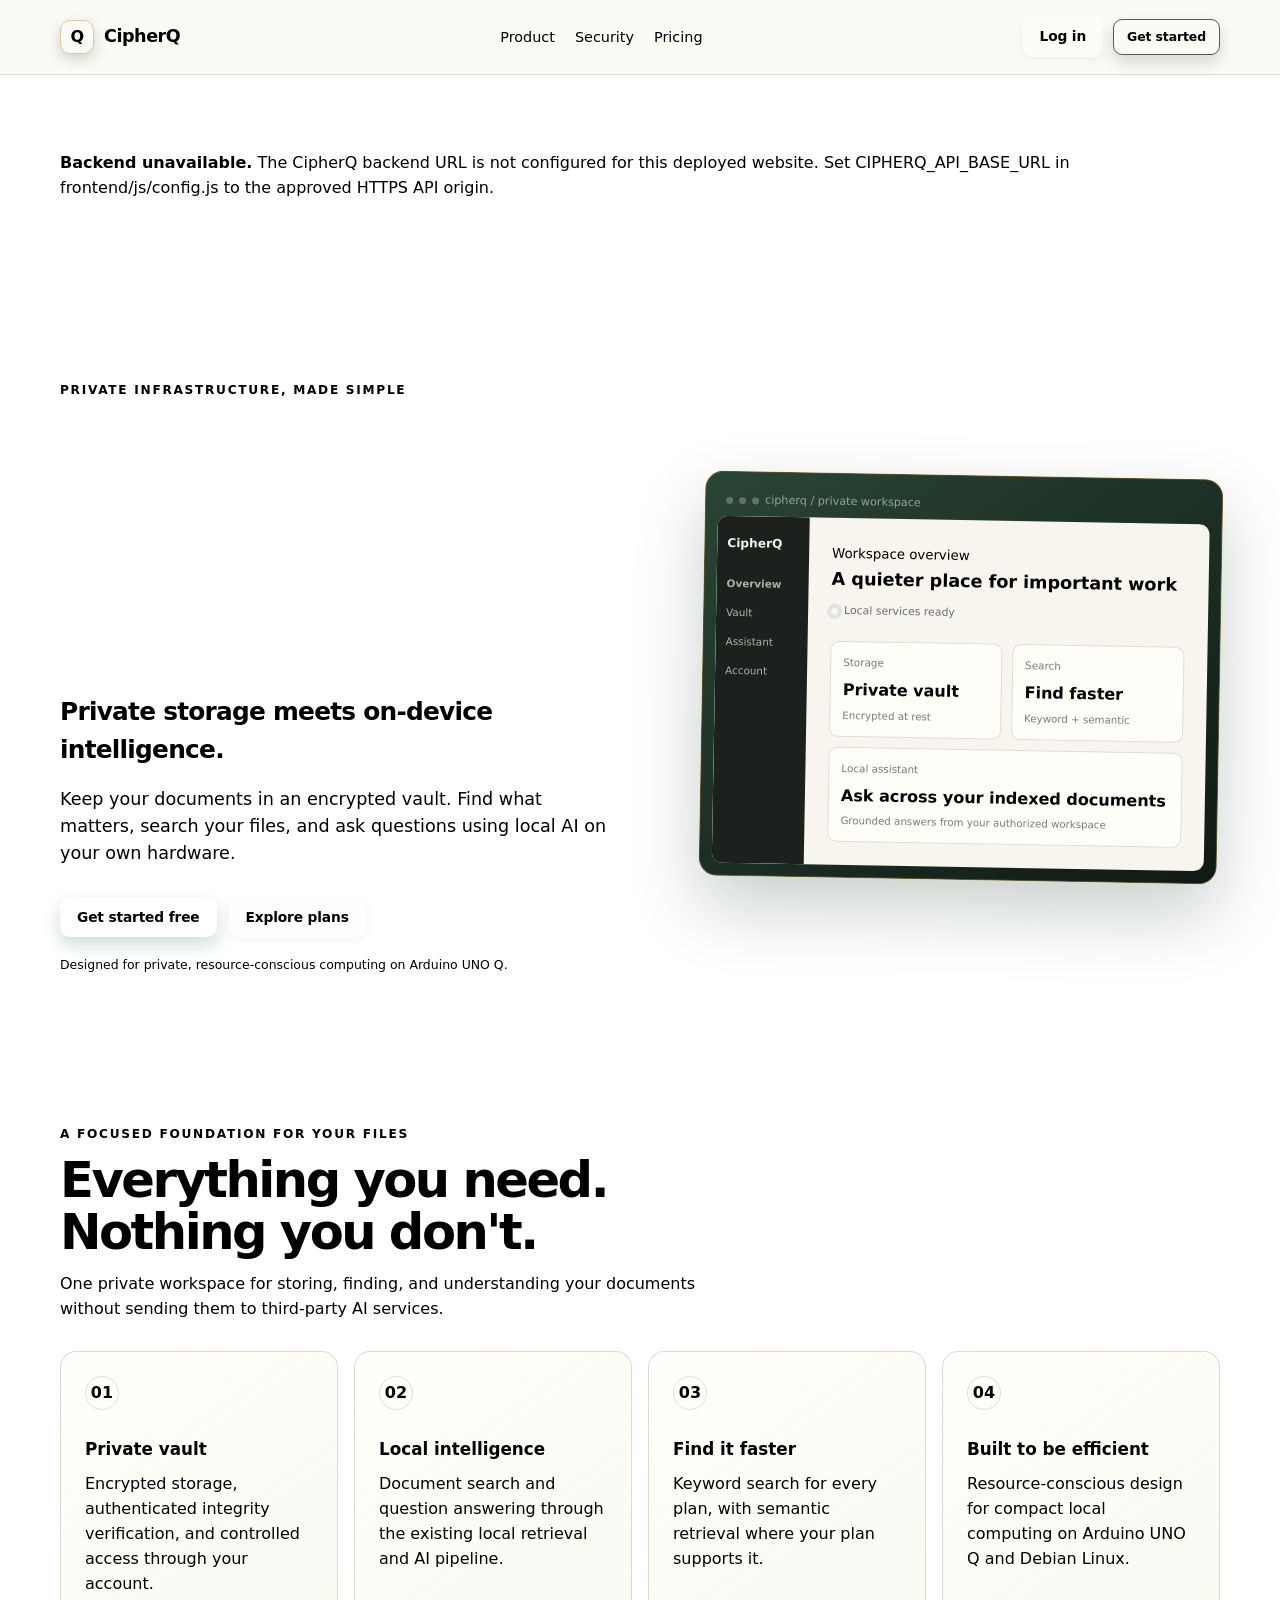
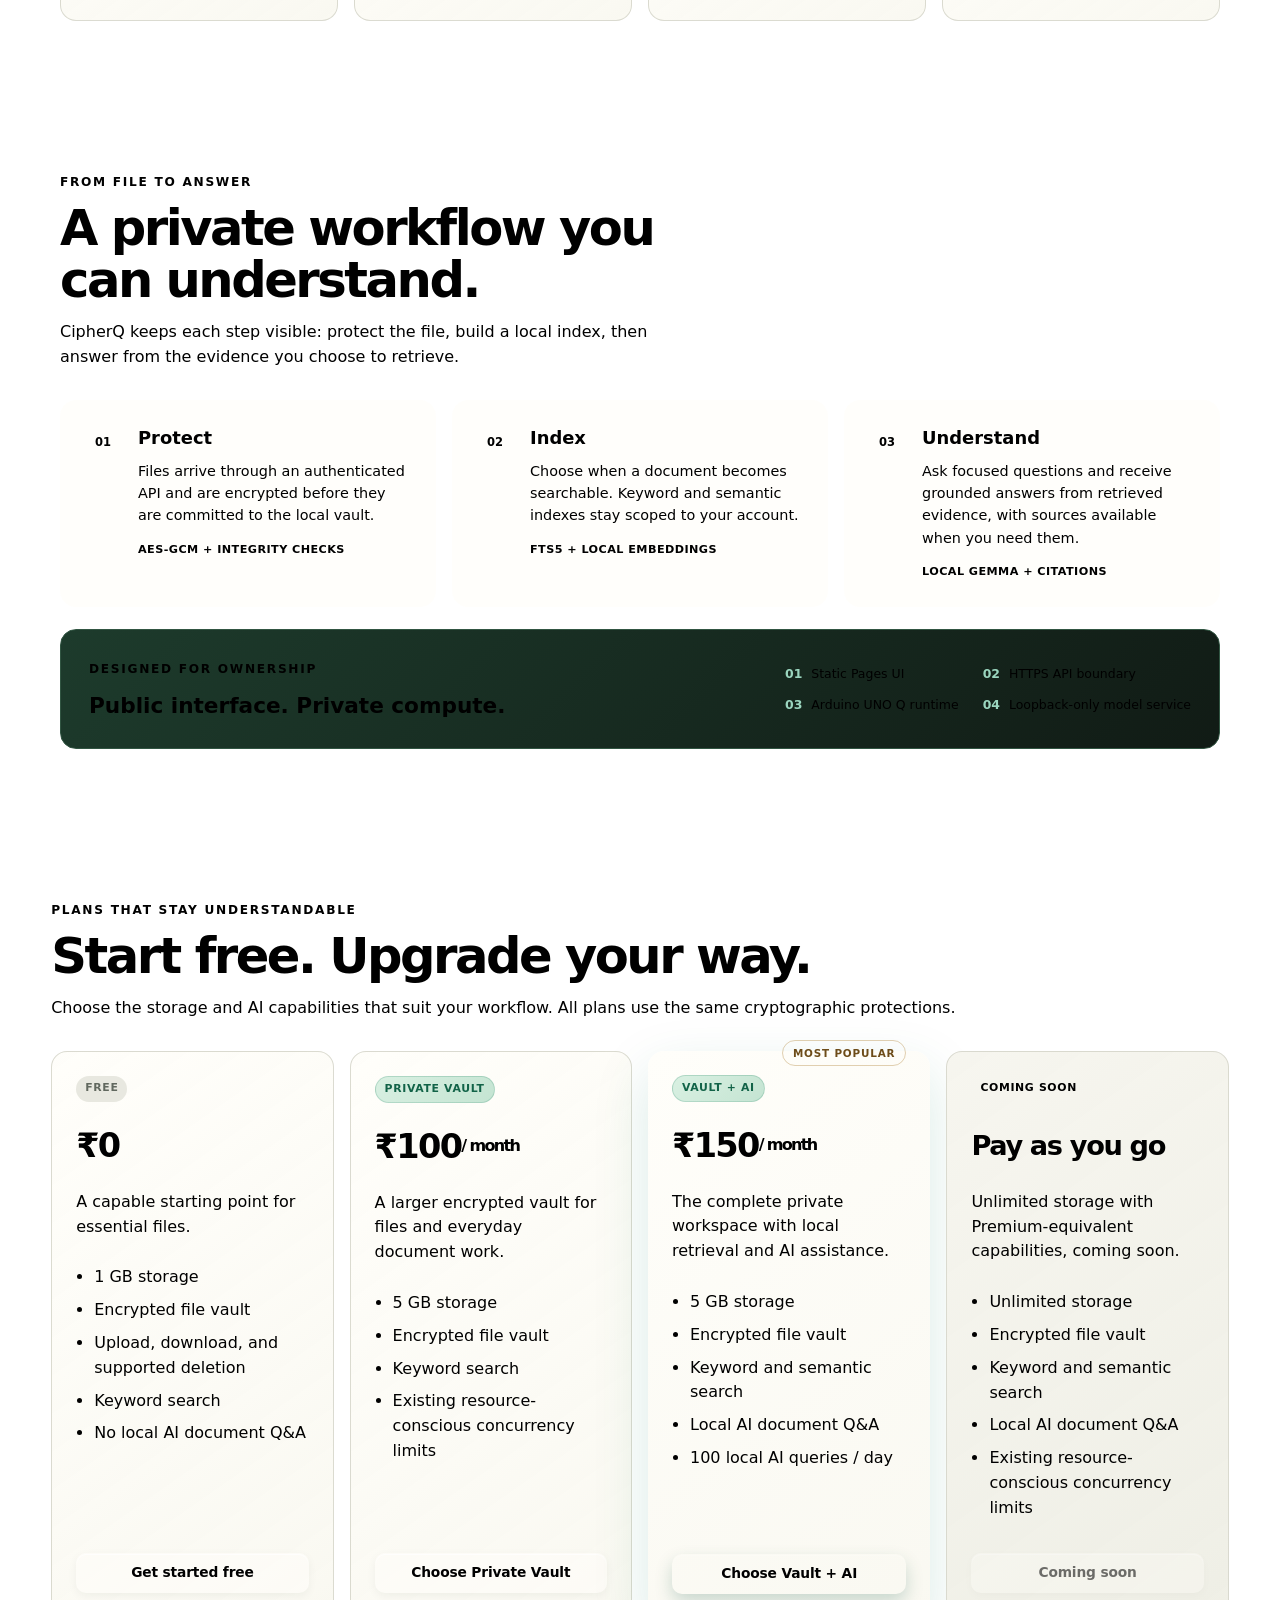
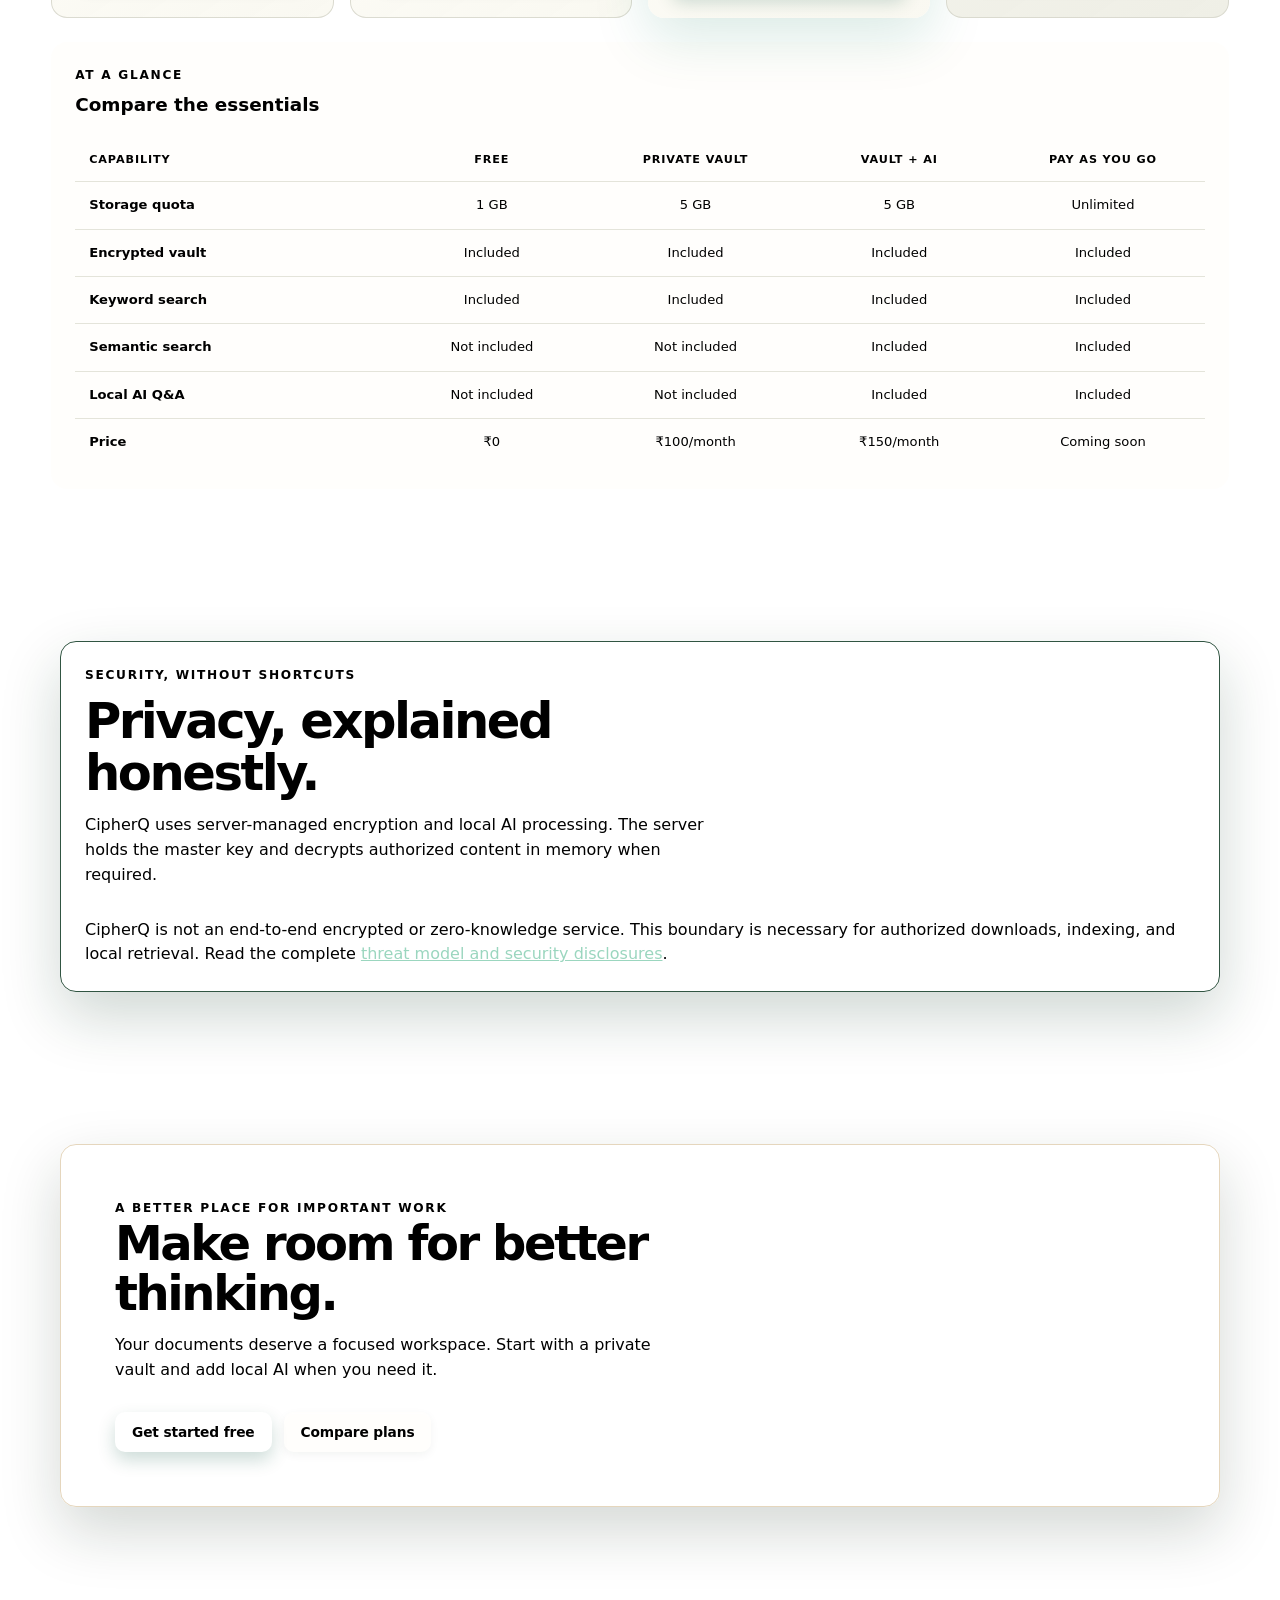
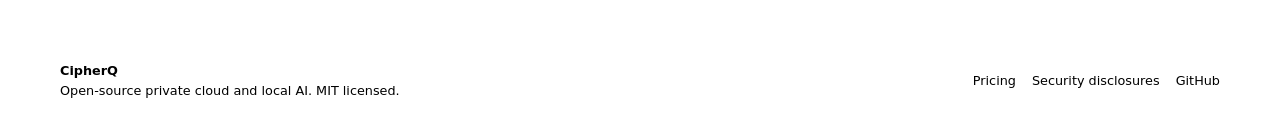
==== commit 0bc9da84: "xcxcxxxcxcxcxcxcxc" ====
--- a/frontend/index.html
+++ b/frontend/index.html
@@ -21,6 +21,11 @@
         <li><a href="#pricing">Pricing</a></li>
       </ul>
       <div class="nav-actions">
+        <button id="theme-toggle" class="btn btn-outline btn-sm" aria-label="Toggle theme" title="Toggle theme">
+          <svg class="theme-icon" width="14" height="14" viewBox="0 0 24 24" fill="none" stroke="currentColor" stroke-width="2">
+            <path d="M12 3a6 6 0 0 0 9 9 9 9 0 1 1-9-9Z"></path>
+          </svg>
+        </button>
         <button id="btn-nav-login" class="btn btn-outline btn-sm">Log in</button>
         <button id="btn-nav-register" class="btn btn-dark btn-sm">Get started</button>
       </div>
--- a/frontend/css/styles.css
+++ b/frontend/css/styles.css
@@ -1,28 +1,65 @@
 :root {
-  --ink: #111713;
-  --ink-soft: #1d2a22;
-  --surface: #f1f0e9;
-  --surface-raised: #fffefa;
-  --surface-dark: #14251d;
-  --line: #d8d8cd;
-  --line-dark: #36503f;
-  --muted: #68736a;
-  --muted-dark: #b9c8bd;
-  --ivory: #fbfaf3;
-  --emerald: #0d7656;
-  --emerald-light: #d8eee1;
-  --emerald-deep: #07513e;
-  --gold: #b58a43;
-  --gold-light: #f3e7c9;
+  /* Theme-Aware Core Palette */
+  --bg-main: #f1f0e9;
+  --bg-surface: #fffefa;
+  --bg-surface-raised: #fbfaf3;
+  --bg-surface-sunken: #e8e8e0;
+  --text-main: #111713;
+  --text-soft: #1d2a22;
+  --text-muted: #68736a;
+  --text-dim: #aab2a7;
+  --accent-primary: #0d7656;
+  --accent-primary-light: #d8eee1;
+  --accent-primary-deep: #07513e;
+  --accent-secondary: #b58a43;
+  --accent-secondary-light: #f3e7c9;
+  --border-color: #d8d8cd;
+  --border-color-hover: rgba(13, 118, 86, 0.3);
+  --shadow-color: rgba(16, 38, 25, 0.12);
+  --shadow-soft: rgba(16, 38, 25, 0.06);
+  --radius: 16px;
+  --radius-sm: 10px;
+  --font: Inter, ui-sans-serif, system-ui, -apple-system, BlinkMacSystemFont, "Segoe UI", sans-serif;
+  --mono: "SFMono-Regular", Consolas, "Liberation Mono", monospace;
+
+  /* Tiered Shadow System */
+  --shadow-sm: 0 2px 8px rgba(0,0,0,0.05);
+  --shadow-md: 0 8px 24px rgba(0,0,0,0.12);
+  --shadow-lg: 0 16px 48px rgba(0,0,0,0.18);
+  --shadow-glow: 0 0 20px var(--accent-primary-light);
+
+  /* Typography Scale */
+  --text-xs: 0.75rem;
+  --text-sm: 0.875rem;
+  --text-base: 1rem;
+  --text-lg: 1.125rem;
+  --text-xl: 1.25rem;
+  --text-2xl: 1.5rem;
+
   --danger: #a5443b;
   --warning: #9a6a1e;
-  --shadow: 0 22px 70px rgba(16, 38, 25, .12);
-  --shadow-soft: 0 10px 30px rgba(16, 38, 25, .06);
-  --radius: 14px;
-  --radius-sm: 9px;
-  --font: Inter, ui-sans-serif, system-ui, -apple-system, BlinkMacSystemFont, "Segoe UI", sans-serif;
-  --mono: "SFMono-Regular", Consolas, "Liberation Mono", monospace;
-}
+}
+
+[data-theme="dark"] {
+  --bg-main: #0c0f0d;
+  --bg-surface: #121714;
+  --bg-surface-raised: #18221b;
+  --bg-surface-sunken: #080c0a;
+  --text-main: #f4f3ee;
+  --text-soft: #e2e8e0;
+  --text-muted: #9ba39b;
+  --text-dim: #677269;
+  --accent-primary: #10b981;
+  --accent-primary-light: rgba(16, 185, 129, 0.14);
+  --accent-primary-deep: #064e3b;
+  --accent-secondary: #f59e0b;
+  --accent-secondary-light: rgba(245, 158, 11, 0.12);
+  --border-color: rgba(255, 255, 255, 0.08);
+  --border-color-hover: rgba(16, 185, 129, 0.35);
+  --shadow-color: rgba(0, 0, 0, 0.35);
+  --shadow-soft: rgba(0, 0, 0, 0.2);
+}
+
 
 * { box-sizing: border-box; margin: 0; padding: 0; }
 html { scroll-behavior: smooth; }
@@ -267,29 +304,29 @@
    ========================================================================== */
 
 body.workspace-body {
-  --cq-bg: #0c0f0d;
-  --cq-sidebar: #080b09;
-  --cq-surface: #121714;
-  --cq-surface-hover: #161e18;
-  --cq-surface-raised: #18221b;
-  --cq-surface-sunken: #080c0a;
-  --cq-border: rgba(255, 255, 255, 0.08);
-  --cq-border-subtle: rgba(255, 255, 255, 0.04);
-  --cq-border-hover: rgba(16, 185, 129, 0.35);
-  --cq-text: #f4f3ee;
-  --cq-text-muted: #9ba39b;
-  --cq-text-dim: #677269;
-  --cq-emerald: #10b981;
-  --cq-emerald-glow: rgba(16, 185, 129, 0.16);
-  --cq-emerald-hover: #34d399;
-  --cq-emerald-dark: #064e3b;
-  --cq-danger: #ef4444;
+  --cq-bg: var(--bg-main);
+  --cq-sidebar: var(--bg-surface-sunken);
+  --cq-surface: var(--bg-surface);
+  --cq-surface-hover: var(--bg-surface-raised);
+  --cq-surface-raised: var(--bg-surface-raised);
+  --cq-surface-sunken: var(--bg-surface-sunken);
+  --cq-border: var(--border-color);
+  --cq-border-subtle: var(--border-color);
+  --cq-border-hover: var(--border-color-hover);
+  --cq-text: var(--text-main);
+  --cq-text-muted: var(--text-muted);
+  --cq-text-dim: var(--text-dim);
+  --cq-emerald: var(--accent-primary);
+  --cq-emerald-glow: var(--accent-primary-light);
+  --cq-emerald-hover: var(--accent-primary);
+  --cq-emerald-dark: var(--accent-primary-deep);
+  --cq-danger: var(--danger);
   --cq-danger-bg: rgba(239, 68, 68, 0.12);
   --cq-danger-border: rgba(239, 68, 68, 0.25);
-  --cq-warning: #f59e0b;
+  --cq-warning: var(--warning);
   --cq-info: #38bdf8;
-  --cq-radius: 12px;
-  --cq-radius-sm: 8px;
+  --cq-radius: var(--radius);
+  --cq-radius-sm: var(--radius-sm);
 
   background-color: var(--cq-bg);
   background-image:
@@ -1255,6 +1292,14 @@
   letter-spacing: -0.005em;
 }
 
+.workspace-body .message.assistant .badge-meta {
+  color: var(--cq-emerald);
+  background: var(--cq-emerald-glow);
+  border-color: var(--cq-border-hover);
+  font-family: var(--font);
+  letter-spacing: .04em;
+}
+
 .message-evidence-alert {
   margin-top: 10px;
   padding: 8px 12px;
@@ -1931,6 +1976,66 @@
     transition: none !important;
     animation: none !important;
   }
+
+  @media (max-width: 420px) {
+    .site-nav {
+      width: calc(100% - 20px);
+      gap: 10px;
+    }
+
+    .brand-name {
+      font-size: 1rem;
+    }
+
+    .nav-actions {
+      gap: 6px;
+    }
+
+    .nav-actions .btn {
+      padding-right: 10px;
+      padding-left: 10px;
+      font-size: .72rem;
+    }
+
+    .hero h1 {
+      font-size: clamp(2.35rem, 14vw, 3.2rem);
+    }
+
+    .section-heading h2 {
+      font-size: 1.85rem;
+    }
+
+    .workspace-main {
+      padding-right: 10px;
+      padding-left: 10px;
+    }
+
+    .workspace-top h1 {
+      font-size: 1.65rem;
+    }
+
+    .workspace-top .nav-actions .btn {
+      flex-basis: 100%;
+    }
+
+    .workspace-body .card,
+    .workspace-body .chat-form {
+      padding: 16px;
+    }
+
+    .workspace-body .chat {
+      padding: 10px;
+    }
+
+    .workspace-body .message {
+      padding: 14px;
+      font-size: .88rem;
+    }
+
+    .chat-input-hint {
+      font-size: .68rem;
+    }
+  }
 }
 
 /* ==========================================================================
@@ -2288,6 +2393,19 @@
   .workspace-main {
     max-width: none;
   }
+
+  .workspace-main > section,
+  .workspace-main > .ai-status-banner,
+  .workspace-main > .alert,
+  .workspace-main > .chat,
+  .workspace-main > .chat-form,
+  .workspace-top {
+    max-width: none;
+  }
+
+  .workspace-body .grid-4 {
+    grid-template-columns: repeat(2, minmax(0, 1fr));
+  }
 }
 
 @media (max-width: 700px) {
@@ -2352,6 +2470,13 @@
     padding: 24px 14px 40px;
   }
 
+  .workspace-main > .grid,
+  .workspace-body .grid-4,
+  .workspace-body .grid-3,
+  .workspace-body .grid-2 {
+    grid-template-columns: 1fr;
+  }
+
   .workspace-top {
     min-height: 0;
     margin-bottom: 26px;
@@ -2390,7 +2515,23 @@
 
   .workspace-body .chat {
     min-height: 420px;
+    max-height: none;
     padding: 14px;
+  }
+
+  .workspace-body .chat-form-footer {
+    align-items: stretch;
+    flex-direction: column;
+    gap: 10px;
+  }
+
+  .workspace-body .chat-form-footer .btn {
+    width: 100%;
+  }
+
+  .workspace-body .table-wrap {
+    overflow-x: auto;
+    -webkit-overflow-scrolling: touch;
   }
 
   .workspace-body .message {
@@ -2478,3 +2619,4 @@
     text-transform: uppercase;
   }
 }
+\n/* Theme-Specific Refinements */\n.theme-icon { transition: transform 0.3s ease; }\n[data-theme="dark"] .theme-icon { transform: rotate(360deg); }\n\n#theme-toggle {\n  display: inline-flex;\n  align-items: center;\n  justify-content: center;\n  border-radius: 50%;\n  width: 36px;\n  height: 36px;\n  padding: 0;\n}
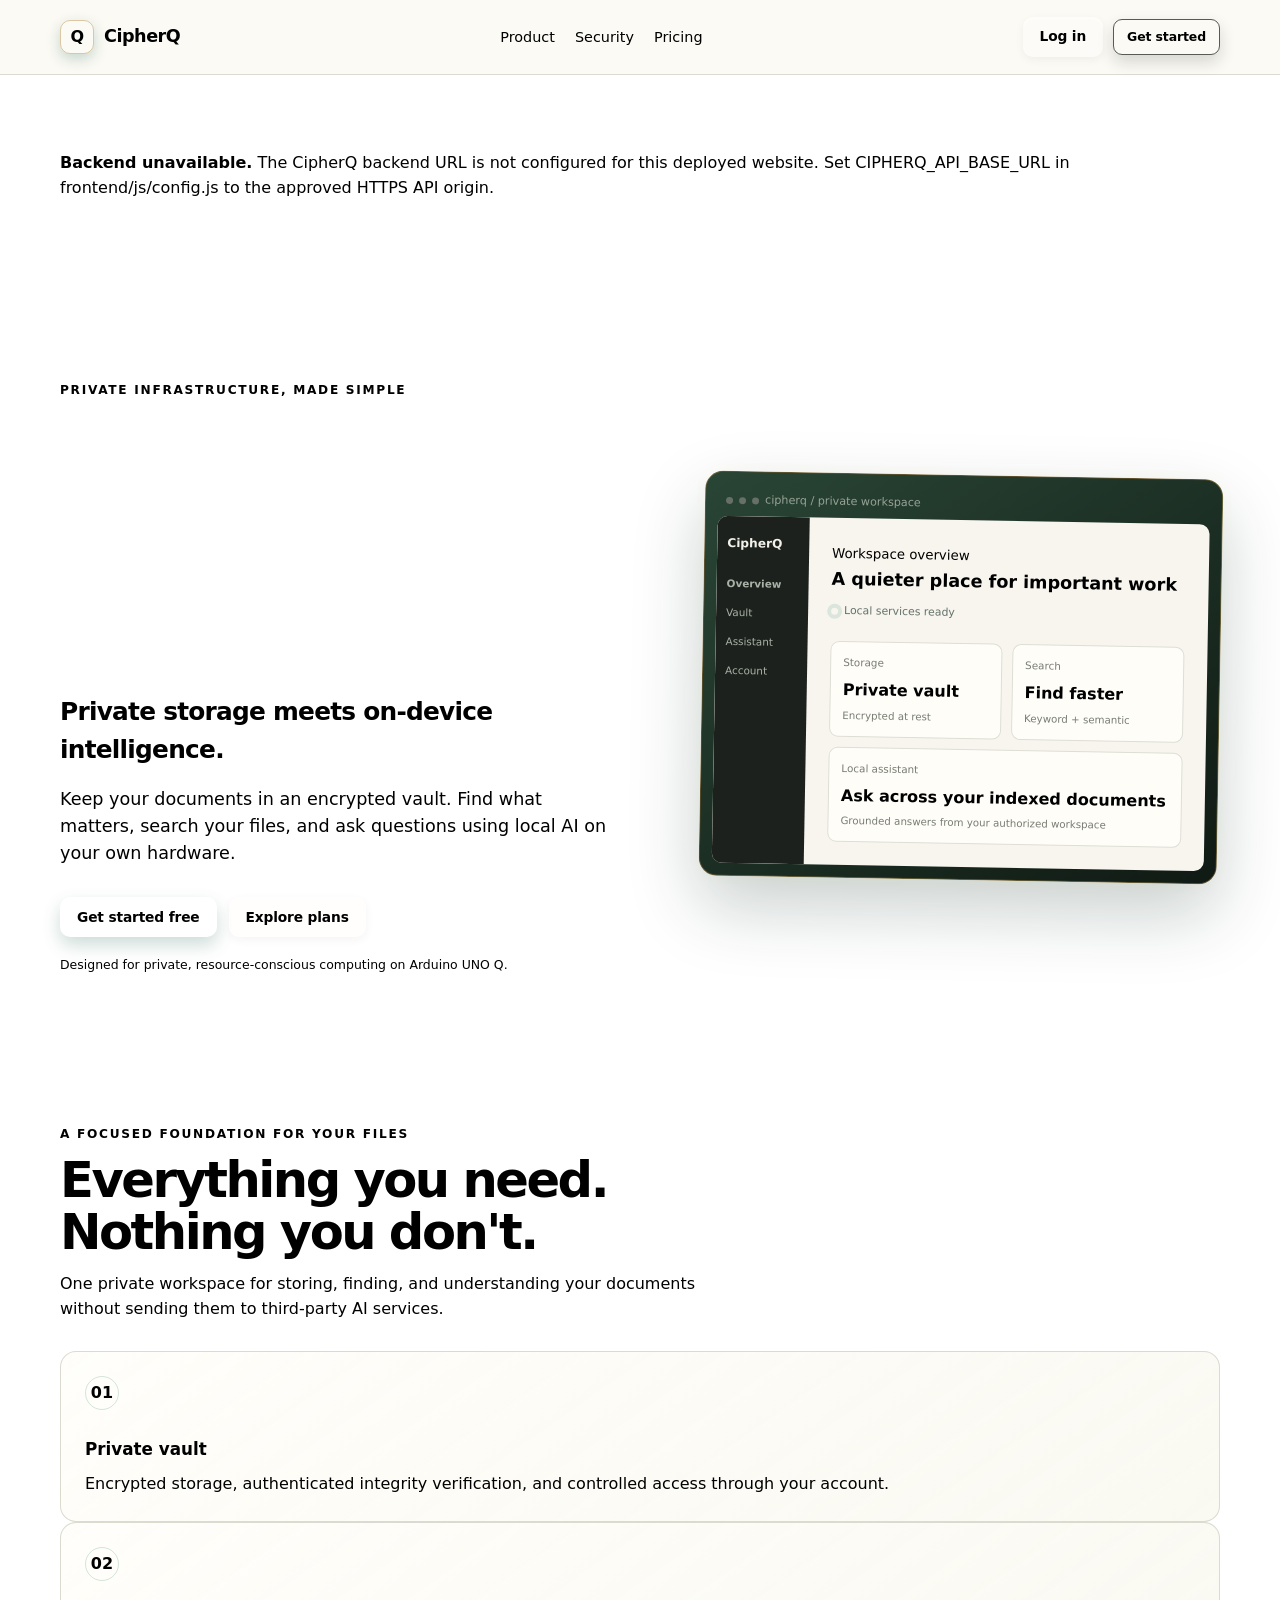
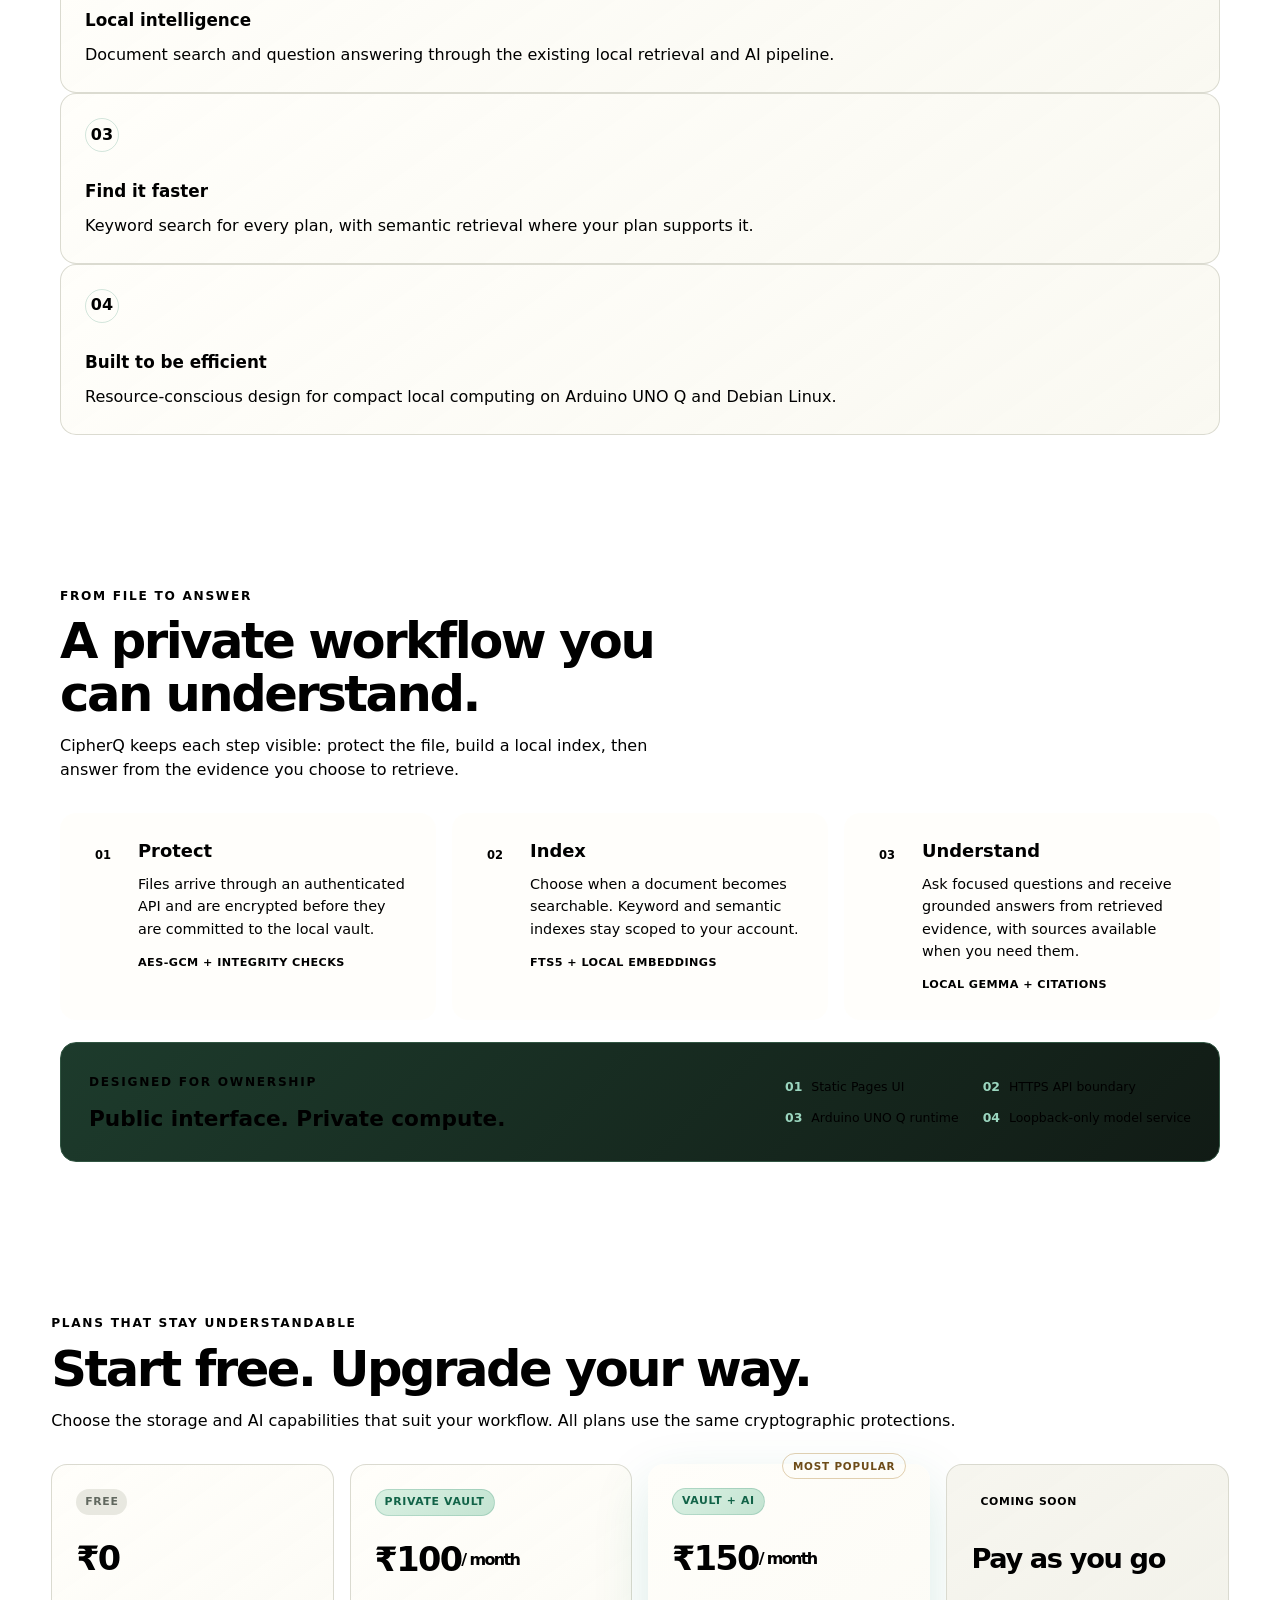
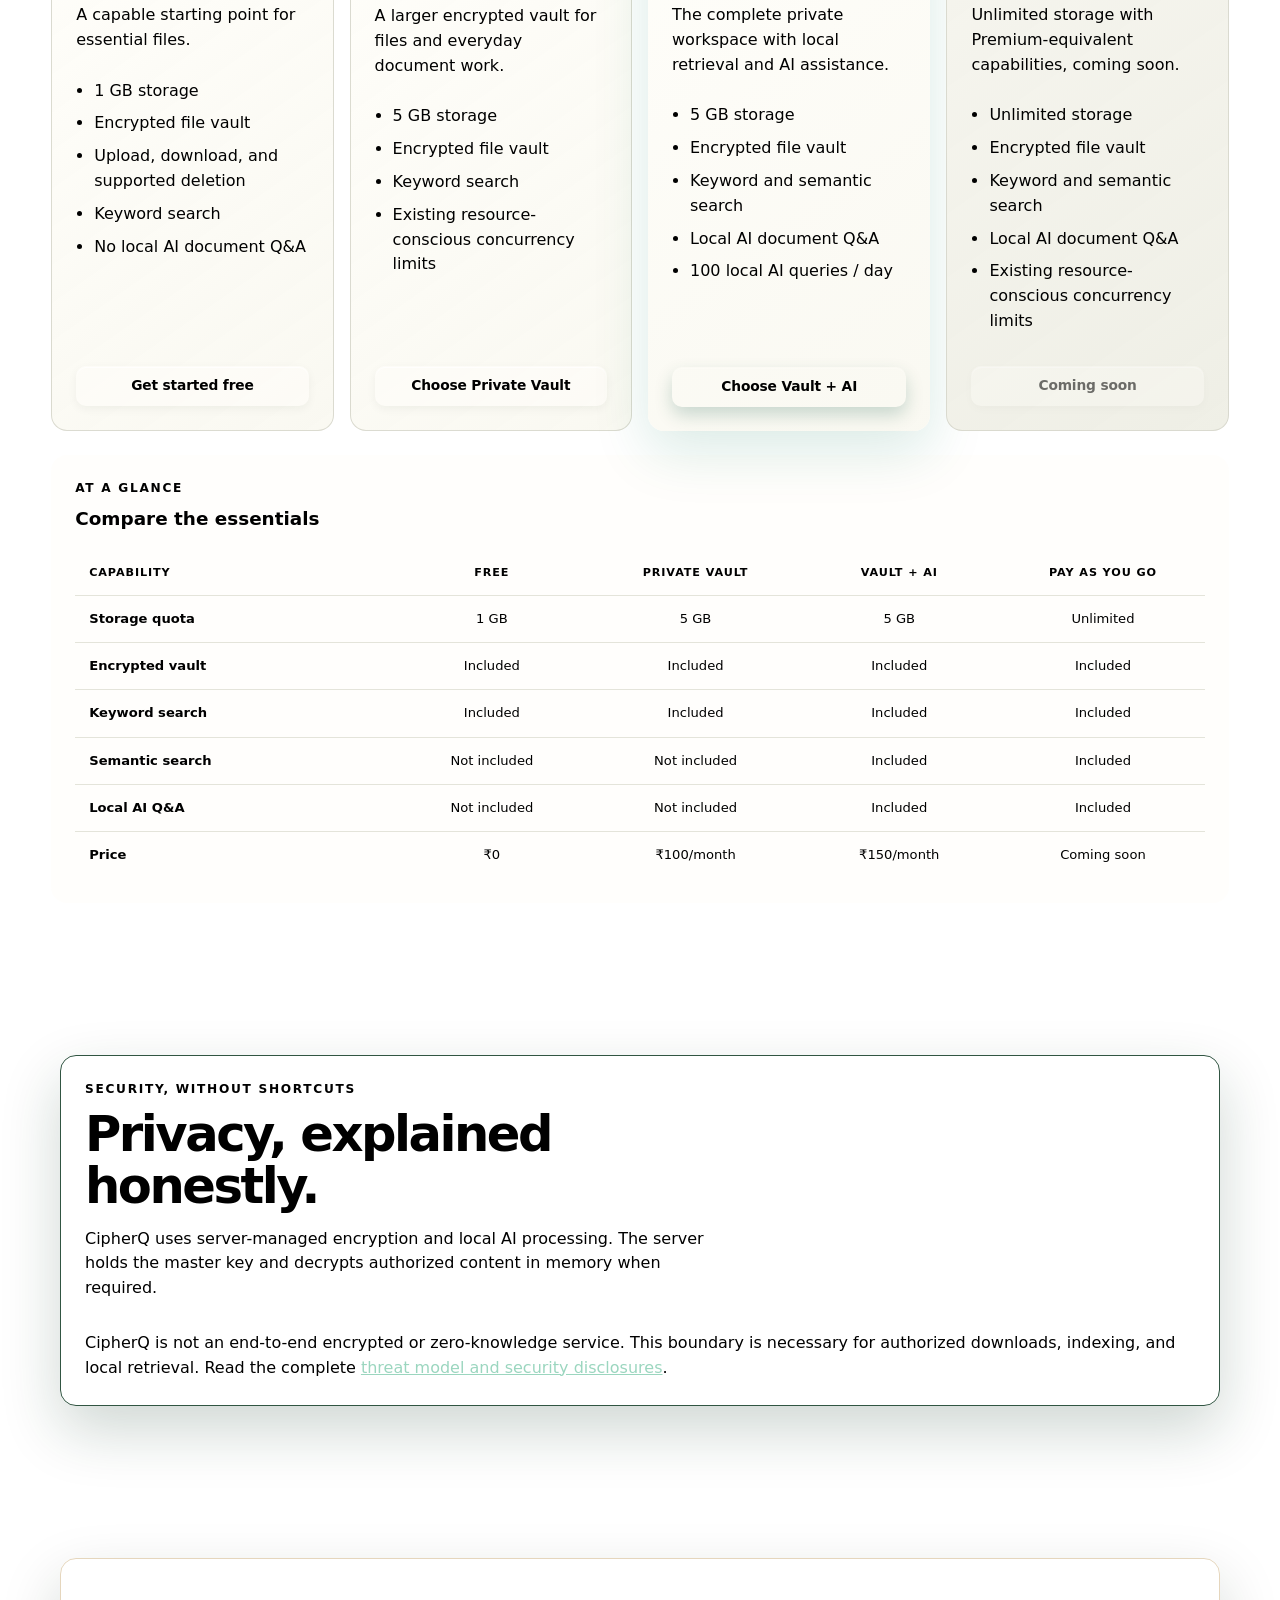
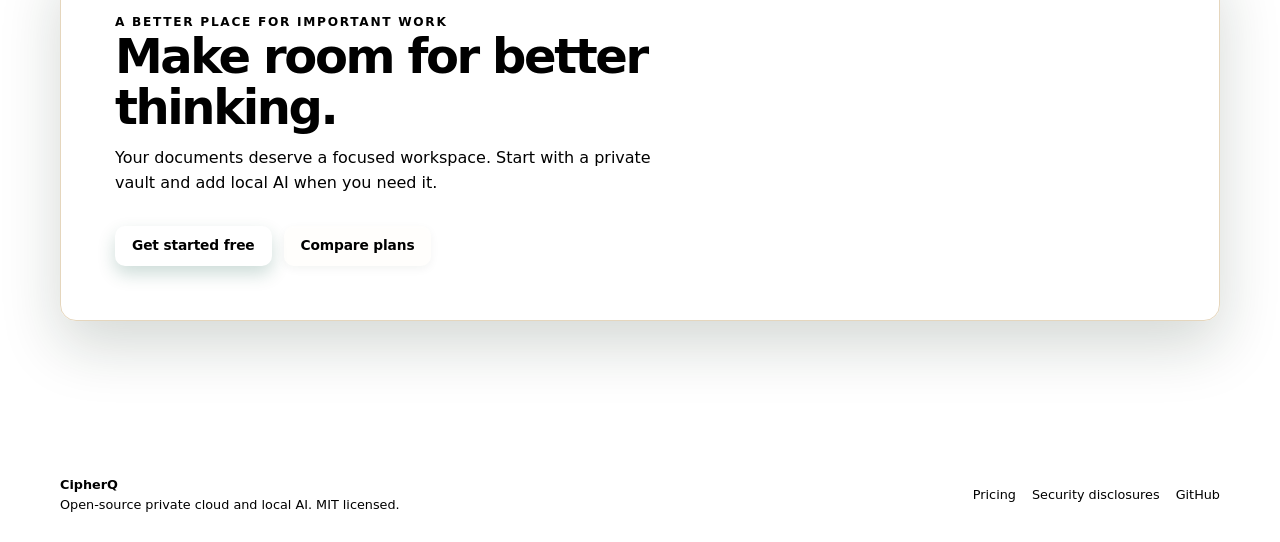
==== commit da831f85: "part2" ====
--- a/frontend/index.html
+++ b/frontend/index.html
@@ -72,29 +72,29 @@
     <section class="container section" id="product">
       <div class="section-heading">
         <div class="eyebrow">A focused foundation for your files</div>
-        <h2>Everything you need. Nothing you don't.</h2>
-        <p>One private workspace for storing, finding, and understanding your documents without sending them to third-party AI services.</p>
-      </div>
-      <div class="grid grid-4">
-        <article class="card benefit-card">
+        <h2 class="text-2xl">Everything you need. Nothing you don't.</h2>
+        <p class="text-base">One private workspace for storing, finding, and understanding your documents without sending them to third-party AI services.</p>
+      </div>
+      <div class="bento-grid">
+        <article class="card benefit-card" data-area="large">
           <span class="feature-number">01</span>
-          <h3>Private vault</h3>
-          <p>Encrypted storage, authenticated integrity verification, and controlled access through your account.</p>
-        </article>
-        <article class="card benefit-card">
+          <h3 class="text-lg">Private vault</h3>
+          <p class="text-sm">Encrypted storage, authenticated integrity verification, and controlled access through your account.</p>
+        </article>
+        <article class="card benefit-card" data-area="medium">
           <span class="feature-number">02</span>
-          <h3>Local intelligence</h3>
-          <p>Document search and question answering through the existing local retrieval and AI pipeline.</p>
-        </article>
-        <article class="card benefit-card">
+          <h3 class="text-lg">Local intelligence</h3>
+          <p class="text-sm">Document search and question answering through the existing local retrieval and AI pipeline.</p>
+        </article>
+        <article class="card benefit-card" data-area="medium">
           <span class="feature-number">03</span>
-          <h3>Find it faster</h3>
-          <p>Keyword search for every plan, with semantic retrieval where your plan supports it.</p>
-        </article>
-        <article class="card benefit-card">
+          <h3 class="text-lg">Find it faster</h3>
+          <p class="text-sm">Keyword search for every plan, with semantic retrieval where your plan supports it.</p>
+        </article>
+        <article class="card benefit-card" data-area="small">
           <span class="feature-number">04</span>
-          <h3>Built to be efficient</h3>
-          <p>Resource-conscious design for compact local computing on Arduino UNO Q and Debian Linux.</p>
+          <h3 class="text-lg">Built to be efficient</h3>
+          <p class="text-sm">Resource-conscious design for compact local computing on Arduino UNO Q and Debian Linux.</p>
         </article>
       </div>
     </section>
@@ -148,11 +148,11 @@
     <section class="section pricing-section" id="pricing">
       <div class="section-heading">
         <div class="eyebrow">Plans that stay understandable</div>
-        <h2>Start free. Upgrade your way.</h2>
-        <p>Choose the storage and AI capabilities that suit your workflow. All plans use the same cryptographic protections.</p>
-      </div>
-      <div class="grid grid-4">
-        <article class="card price-card">
+        <h2 class="text-2xl">Start free. Upgrade your way.</h2>
+        <p class="text-base">Choose the storage and AI capabilities that suit your workflow. All plans use the same cryptographic protections.</p>
+      </div>
+      <div class="grid grid-4 pricing-grid">
+        <article class="card price-card" data-plan-id="free">
           <span class="badge badge-free">Free</span>
           <div class="price">₹0</div>
           <p class="muted">A capable starting point for essential files.</p>
@@ -165,7 +165,7 @@
           </ul>
           <button class="btn btn-outline public-plan-action" data-mode="register">Get started free</button>
         </article>
-        <article class="card price-card">
+        <article class="card price-card" data-plan-id="privateVault">
           <span class="badge badge-premium">Private Vault</span>
           <div class="price">₹100 <span class="muted price-period">/ month</span></div>
           <p class="muted">A larger encrypted vault for files and everyday document work.</p>
@@ -177,7 +177,7 @@
           </ul>
           <button class="btn btn-outline public-plan-action" data-mode="register">Choose Private Vault</button>
         </article>
-        <article class="card price-card featured">
+        <article class="card price-card featured" data-plan-id="vaultAI">
           <span class="badge badge-premium">Vault + AI</span>
           <div class="price">₹150 <span class="muted price-period">/ month</span></div>
           <p class="muted">The complete private workspace with local retrieval and AI assistance.</p>
@@ -190,7 +190,7 @@
           </ul>
           <button class="btn btn-primary public-plan-action" data-mode="register">Choose Vault + AI</button>
         </article>
-        <article class="card price-card price-card-muted">
+        <article class="card price-card price-card-muted" data-plan-id="payg">
           <span class="badge">Coming soon</span>
           <div class="price price-payg">Pay as you go</div>
           <p class="muted">Unlimited storage with Premium-equivalent capabilities, coming soon.</p>
@@ -208,15 +208,15 @@
         <div class="comparison-heading">
           <div>
             <div class="eyebrow">At a glance</div>
-            <h3>Compare the essentials</h3>
+            <h3 class="text-lg">Compare the essentials</h3>
           </div>
         </div>
         <div class="comparison-scroll">
           <table class="comparison-table">
-            <thead>
+            <thead class="text-xs">
               <tr><th scope="col">Capability</th><th scope="col">Free</th><th scope="col">Private Vault</th><th scope="col">Vault + AI</th><th scope="col">Pay as you go</th></tr>
             </thead>
-            <tbody>
+            <tbody class="text-sm">
               <tr><th scope="row">Storage quota</th><td data-label="Free">1 GB</td><td data-label="Private Vault">5 GB</td><td data-label="Vault + AI">5 GB</td><td data-label="Pay as you go">Unlimited</td></tr>
               <tr><th scope="row">Encrypted vault</th><td data-label="Free">Included</td><td data-label="Private Vault">Included</td><td data-label="Vault + AI">Included</td><td data-label="Pay as you go">Included</td></tr>
               <tr><th scope="row">Keyword search</th><td data-label="Free">Included</td><td data-label="Private Vault">Included</td><td data-label="Vault + AI">Included</td><td data-label="Pay as you go">Included</td></tr>
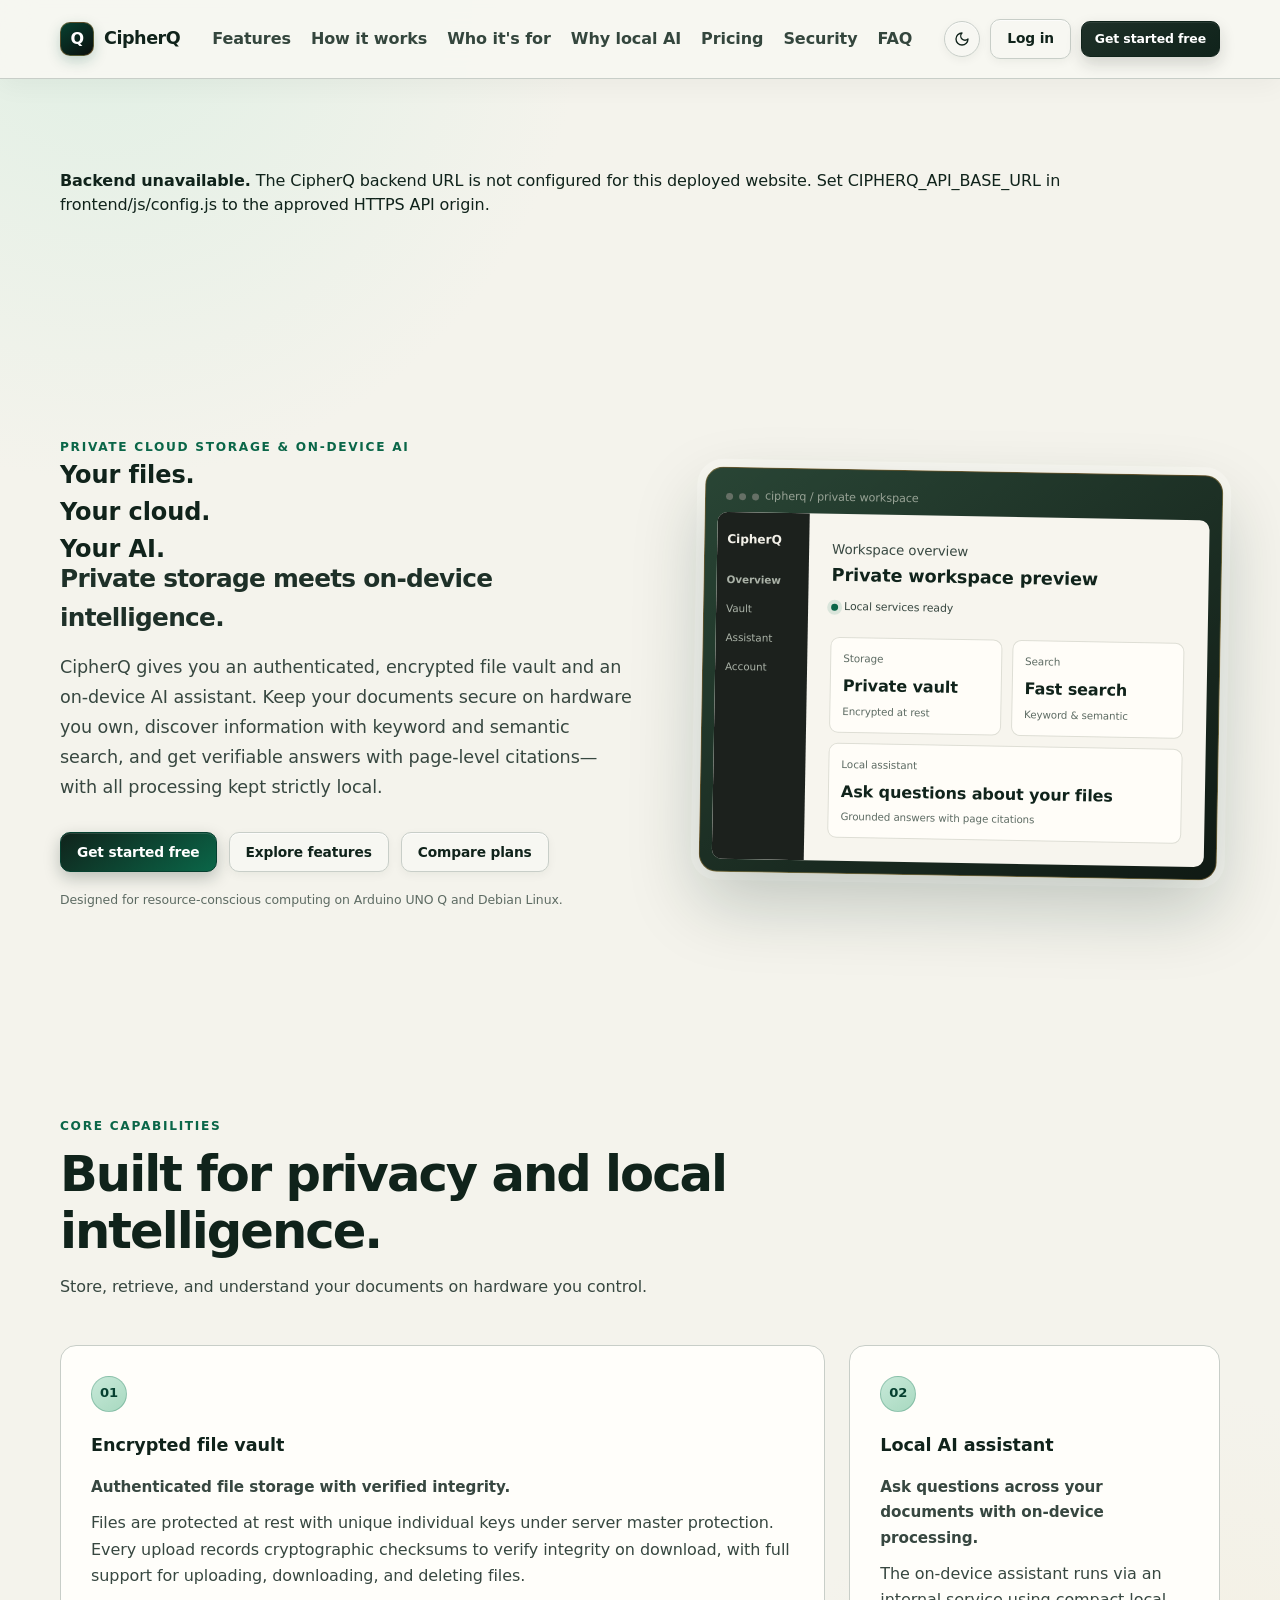
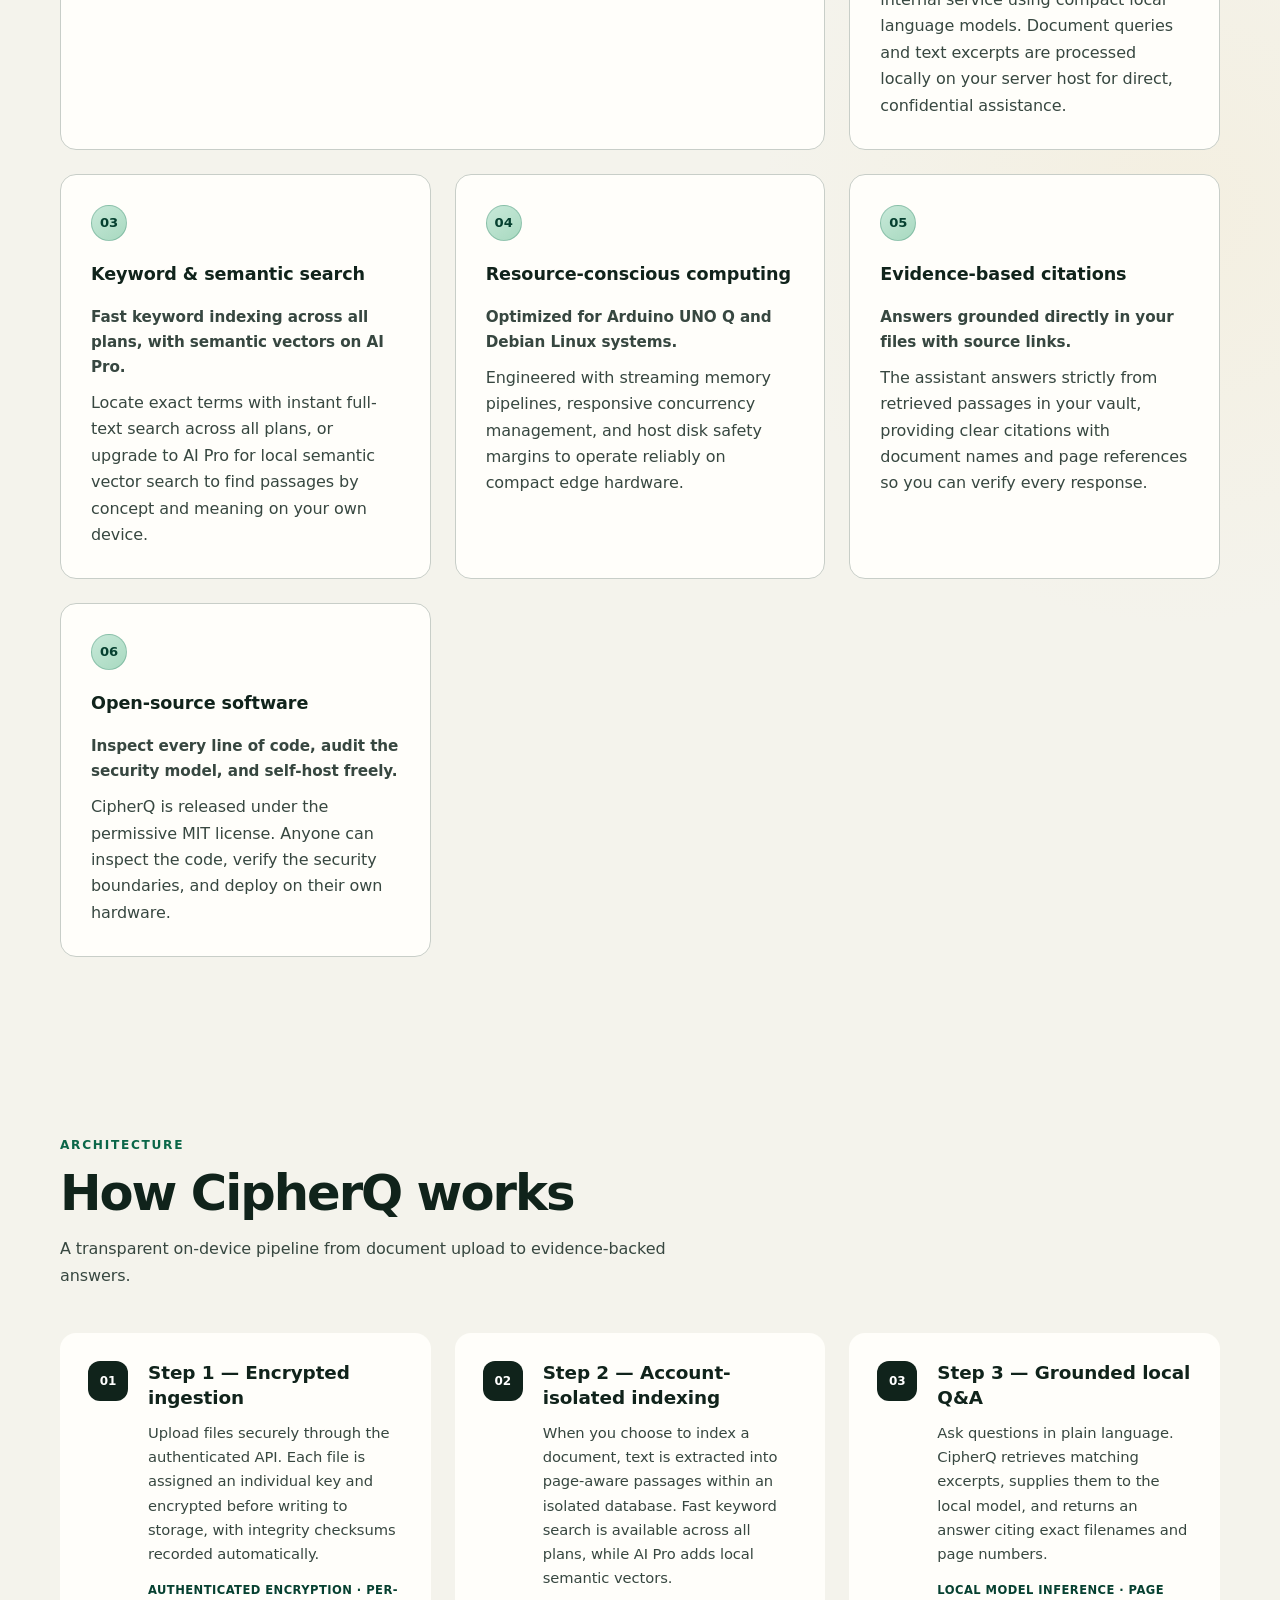
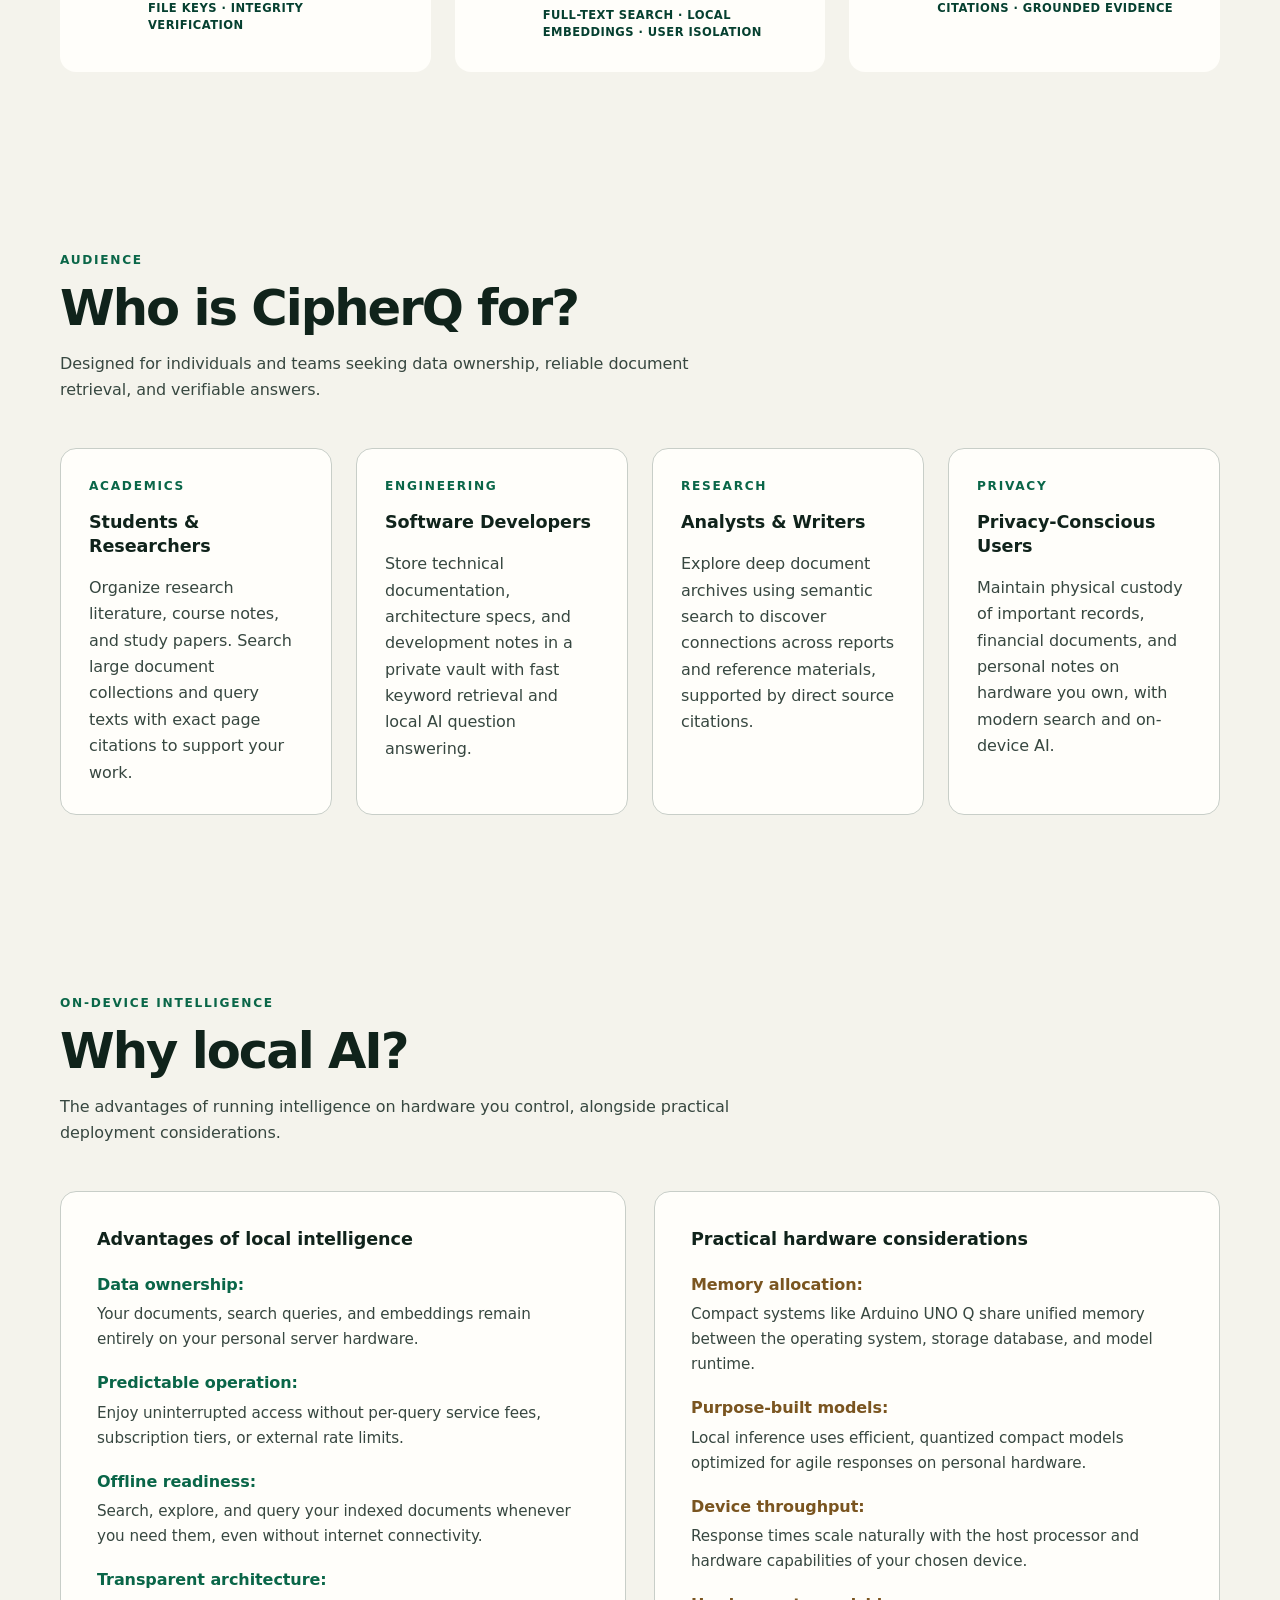
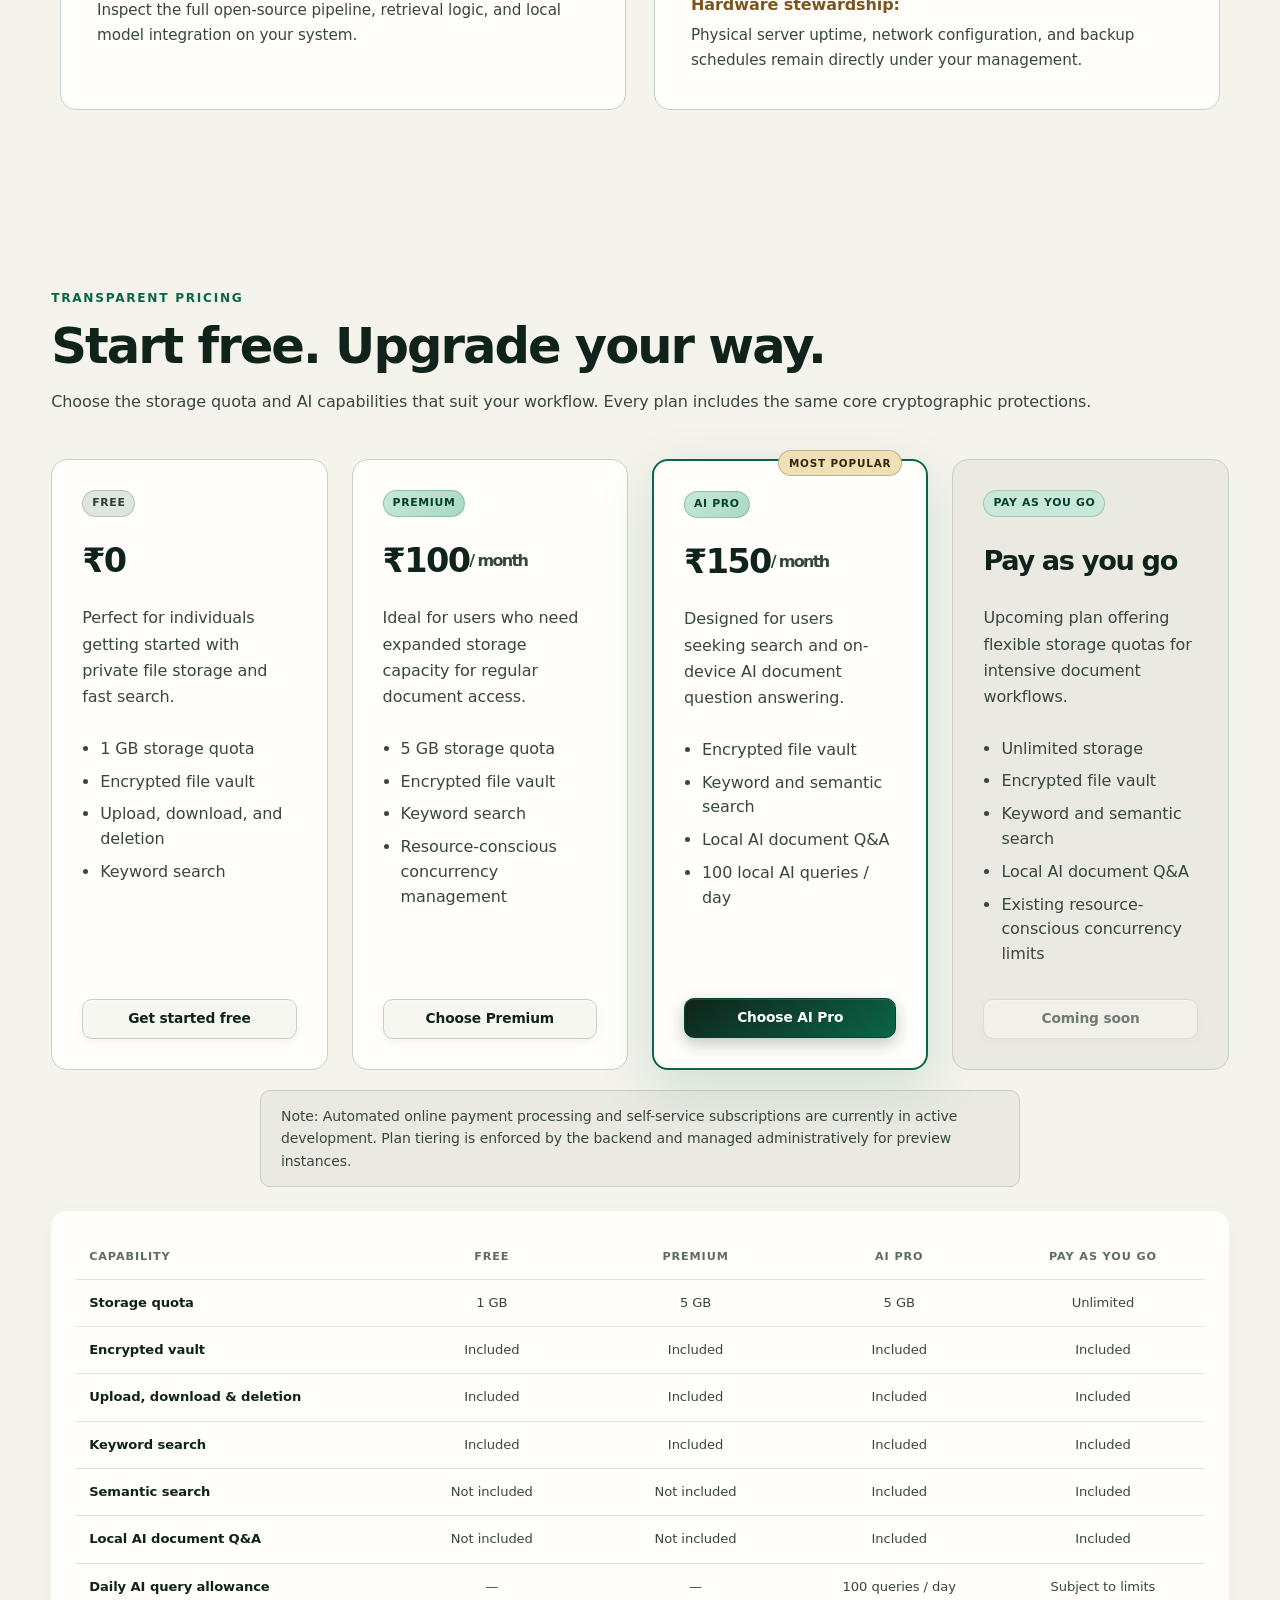
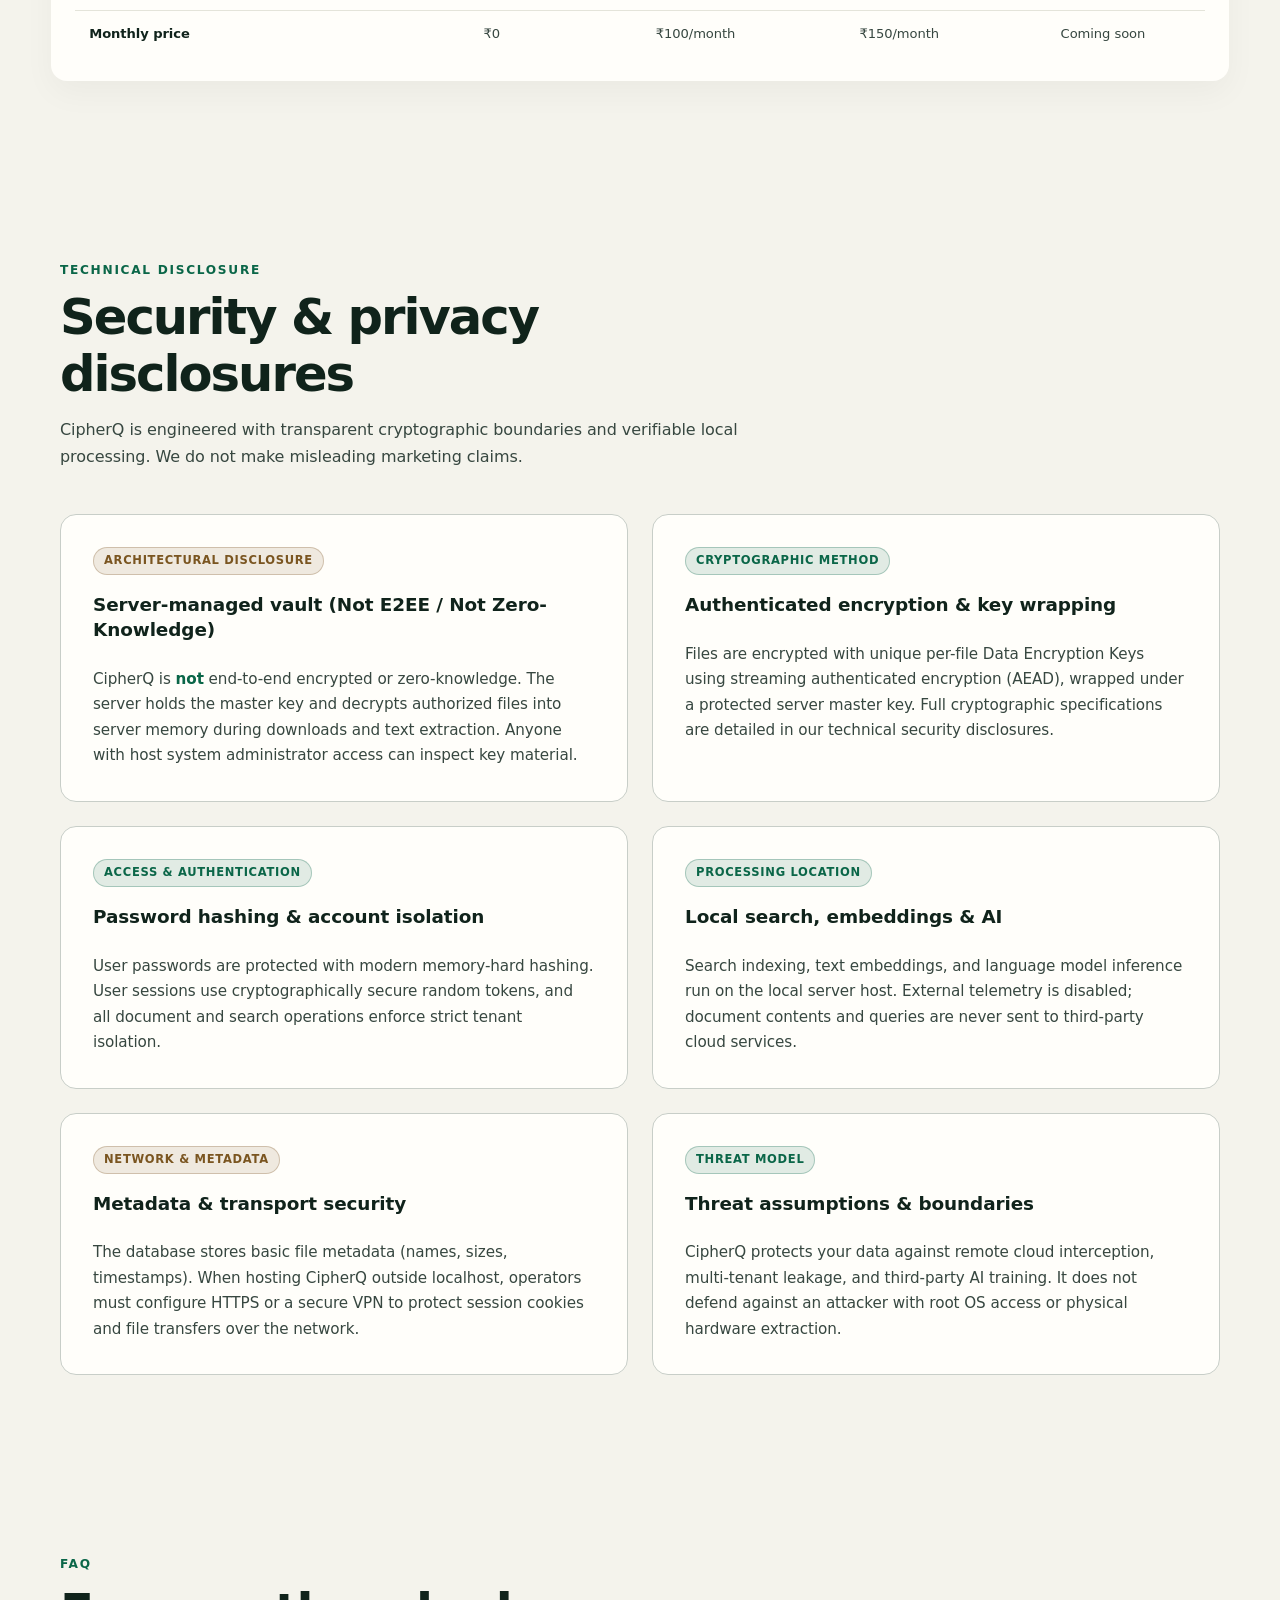
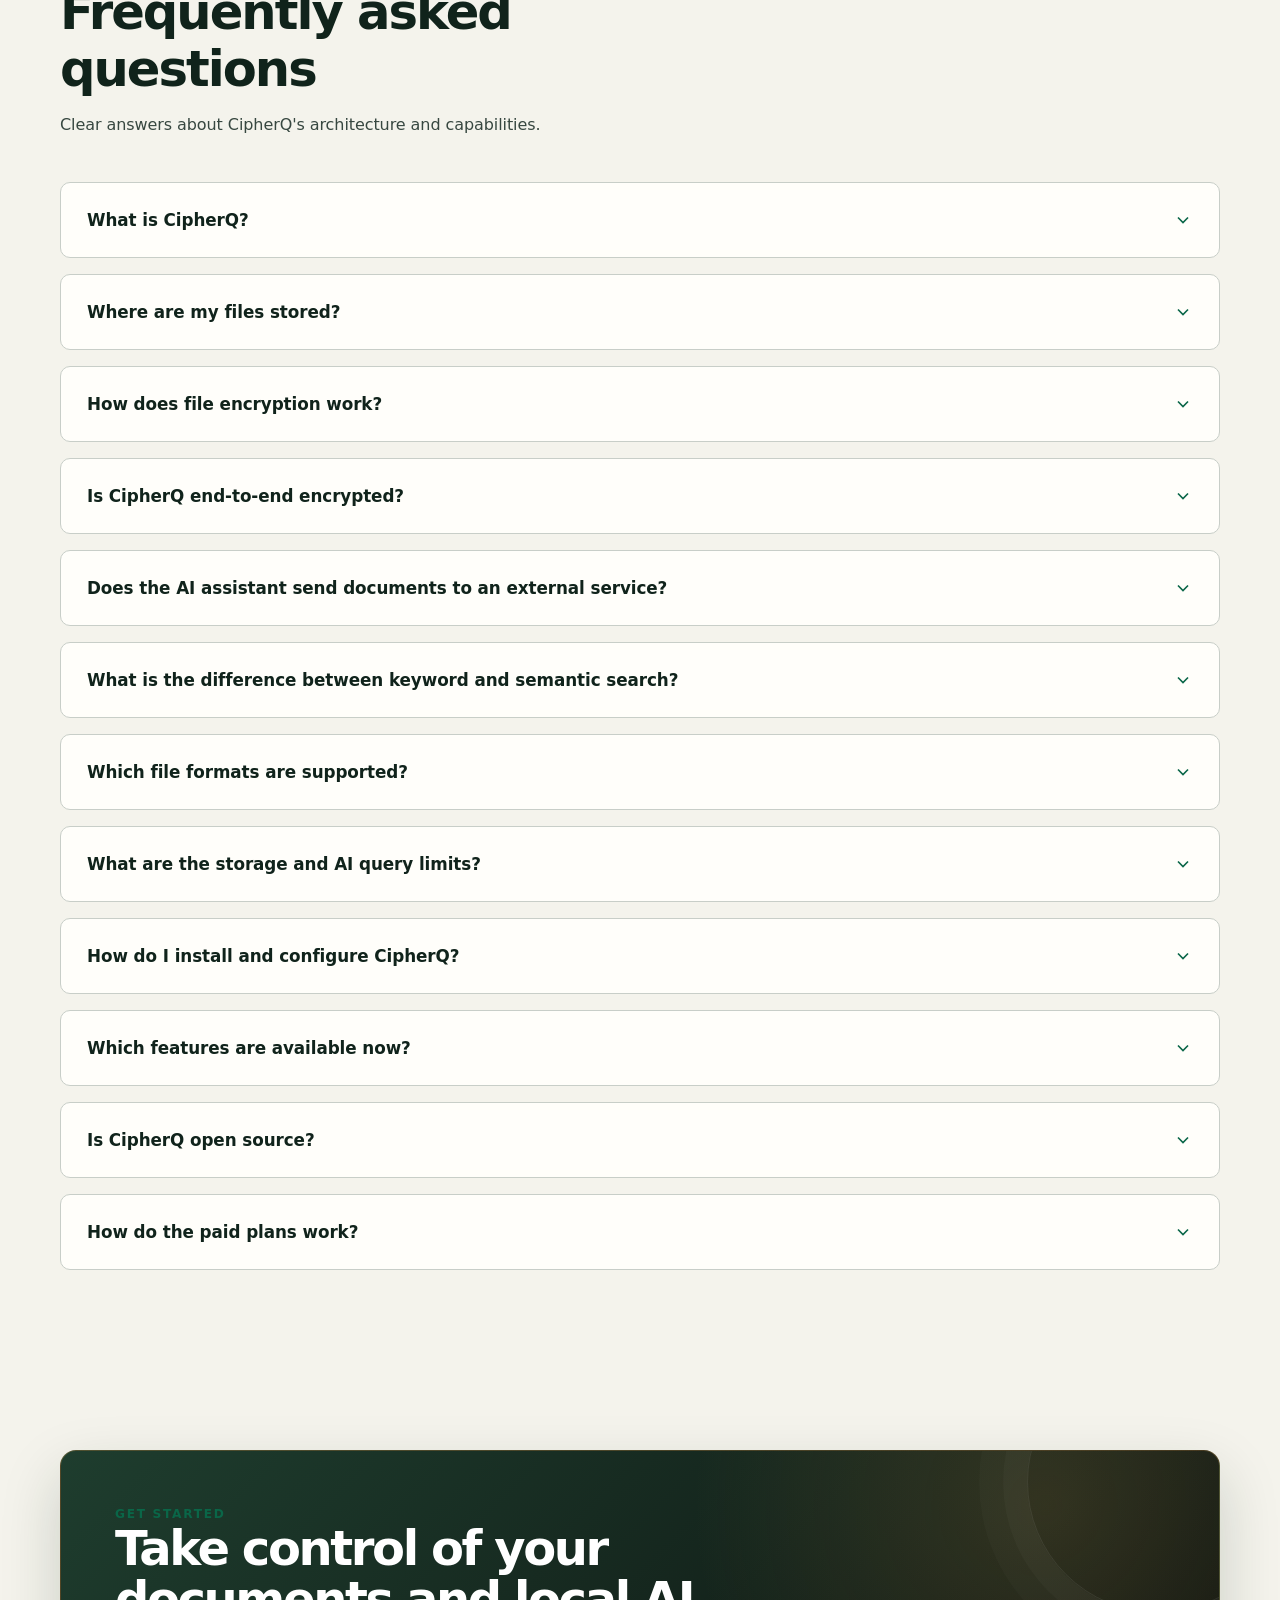
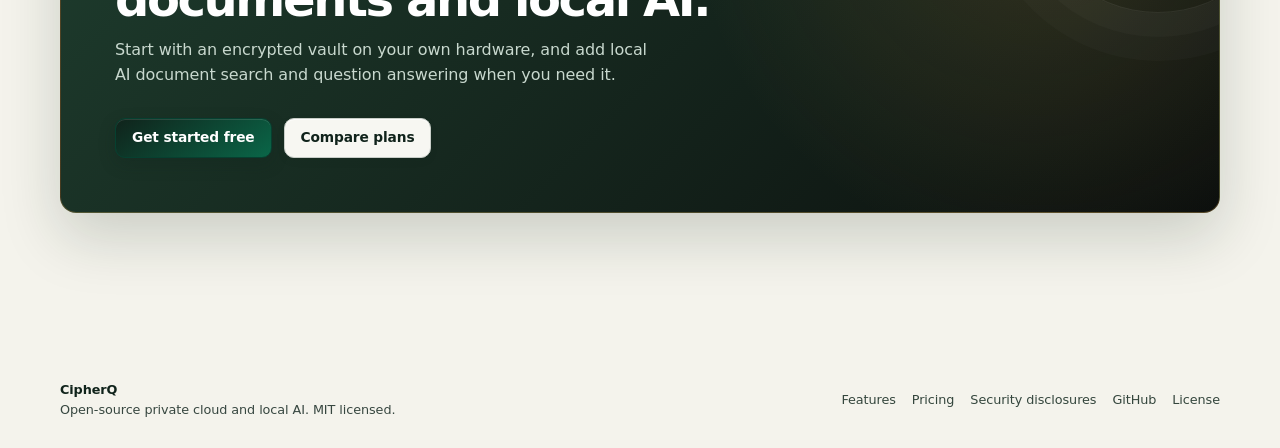
==== commit d1e540c1: "final" ====
--- a/frontend/index.html
+++ b/frontend/index.html
@@ -3,9 +3,58 @@
 <head>
   <meta charset="utf-8">
   <meta name="viewport" content="width=device-width, initial-scale=1">
-  <meta name="description" content="CipherQ is a private file vault with local document search and AI for resource-conscious hardware.">
+  <meta name="description" content="CipherQ is an open-source private cloud storage vault and local AI workspace designed for Arduino UNO Q and Debian Linux.">
   <title>CipherQ — Your files. Your cloud. Your AI.</title>
+  <script>
+    (function() {
+      var SUN_ICON = '<svg class="theme-icon theme-icon-sun" width="16" height="16" viewBox="0 0 24 24" fill="none" stroke="currentColor" stroke-width="2" stroke-linecap="round" stroke-linejoin="round" aria-hidden="true"><circle cx="12" cy="12" r="4"></circle><path d="M12 2v2"></path><path d="M12 20v2"></path><path d="m4.93 4.93 1.41 1.41"></path><path d="m17.66 17.66 1.41 1.41"></path><path d="M2 12h2"></path><path d="M20 12h2"></path><path d="m6.34 17.66-1.41 1.41"></path><path d="m19.07 4.93-1.41 1.41"></path></svg>';
+      var MOON_ICON = '<svg class="theme-icon theme-icon-moon" width="16" height="16" viewBox="0 0 24 24" fill="none" stroke="currentColor" stroke-width="2" stroke-linecap="round" stroke-linejoin="round" aria-hidden="true"><path d="M12 3a6 6 0 0 0 9 9 9 9 0 1 1-9-9Z"></path></svg>';
+      function getTheme() {
+        try {
+          var stored = localStorage.getItem('cipherq-theme');
+          if (stored === 'dark' || stored === 'light') return stored;
+        } catch (e) {}
+        return (window.matchMedia && window.matchMedia('(prefers-color-scheme: dark)').matches) ? 'dark' : 'light';
+      }
+      function applyTheme(theme, persist) {
+        var selected = theme === 'dark' ? 'dark' : 'light';
+        document.documentElement.setAttribute('data-theme', selected);
+        if (document.body) document.body.setAttribute('data-theme', selected);
+        if (persist) {
+          try { localStorage.setItem('cipherq-theme', selected); } catch (e) {}
+        }
+        var isDark = selected === 'dark';
+        var label = isDark ? 'Switch to light mode' : 'Switch to dark mode';
+        document.querySelectorAll('#theme-toggle').forEach(function(btn) {
+          btn.setAttribute('aria-label', label);
+          btn.setAttribute('title', label);
+          btn.innerHTML = isDark ? SUN_ICON : MOON_ICON;
+        });
+      }
+      window.__applyTheme = applyTheme;
+      applyTheme(getTheme(), false);
+      document.addEventListener('DOMContentLoaded', function() {
+        applyTheme(getTheme(), false);
+        document.querySelectorAll('#theme-toggle').forEach(function(btn) {
+          btn.onclick = function() {
+            var current = document.documentElement.getAttribute('data-theme') === 'dark' ? 'dark' : 'light';
+            applyTheme(current === 'dark' ? 'light' : 'dark', true);
+          };
+        });
+      });
+      if (window.matchMedia) {
+        window.matchMedia('(prefers-color-scheme: dark)').addEventListener('change', function(e) {
+          try {
+            if (!localStorage.getItem('cipherq-theme')) {
+              applyTheme(e.matches ? 'dark' : 'light', false);
+            }
+          } catch (err) {}
+        });
+      }
+    })();
+  </script>
   <link rel="stylesheet" href="css/styles.css">
+  <link rel="stylesheet" href="css/contrast-overrides.css">
 </head>
 <body>
   <header class="site-header">
@@ -16,9 +65,13 @@
       </a>
       <button class="mobile-menu" id="mobile-menu" aria-label="Open navigation" aria-expanded="false">☰</button>
       <ul class="site-links" id="site-links">
-        <li><a href="#product">Product</a></li>
+        <li><a href="#features">Features</a></li>
+        <li><a href="#workflow">How it works</a></li>
+        <li><a href="#audiences">Who it's for</a></li>
+        <li><a href="#local-ai">Why local AI</a></li>
+        <li><a href="#pricing">Pricing</a></li>
         <li><a href="#security">Security</a></li>
-        <li><a href="#pricing">Pricing</a></li>
+        <li><a href="#faq">FAQ</a></li>
       </ul>
       <div class="nav-actions">
         <button id="theme-toggle" class="btn btn-outline btn-sm" aria-label="Toggle theme" title="Toggle theme">
@@ -27,23 +80,25 @@
           </svg>
         </button>
         <button id="btn-nav-login" class="btn btn-outline btn-sm">Log in</button>
-        <button id="btn-nav-register" class="btn btn-dark btn-sm">Get started</button>
+        <button id="btn-nav-register" class="btn btn-dark btn-sm">Get started free</button>
       </div>
     </nav>
   </header>
 
   <main>
+    <!-- Hero Section -->
     <section class="container hero">
       <div>
-        <div class="eyebrow">Private infrastructure, made simple</div>
+        <div class="eyebrow">Private cloud storage &amp; on-device AI</div>
         <h1>Your files.<br>Your cloud.<br>Your AI.</h1>
         <h2 class="hero-subheading">Private storage meets on-device intelligence.</h2>
-        <p class="hero-copy">Keep your documents in an encrypted vault. Find what matters, search your files, and ask questions using local AI on your own hardware.</p>
+        <p class="hero-copy">CipherQ gives you an authenticated, encrypted file vault and an on-device AI assistant. Keep your documents secure on hardware you own, discover information with keyword and semantic search, and get verifiable answers with page-level citations—with all processing kept strictly local.</p>
         <div class="hero-actions">
           <button id="hero-get-started" class="btn btn-primary">Get started free</button>
-          <a class="btn btn-outline" href="#pricing">Explore plans</a>
+          <a class="btn btn-outline" href="#features">Explore features</a>
+          <a class="btn btn-outline" href="#pricing">Compare plans</a>
         </div>
-        <p class="hero-note">Designed for private, resource-conscious computing on Arduino UNO Q.</p>
+        <p class="hero-note">Designed for resource-conscious computing on Arduino UNO Q and Debian Linux.</p>
       </div>
       <div class="preview-window" aria-label="Decorative CipherQ workspace preview">
         <div class="preview-top"><span class="preview-dot"></span><span class="preview-dot"></span><span class="preview-dot"></span><span>cipherq / private workspace</span></div>
@@ -57,194 +112,512 @@
           </aside>
           <div class="preview-main">
             <small class="muted">Workspace overview</small>
-            <h3>A quieter place for important work</h3>
+            <h3>Private workspace preview</h3>
             <div class="preview-status"><span class="preview-status-dot"></span> Local services ready</div>
             <div class="preview-grid">
               <div class="preview-card"><small>Storage</small><strong>Private vault</strong><span>Encrypted at rest</span></div>
-              <div class="preview-card"><small>Search</small><strong>Find faster</strong><span>Keyword + semantic</span></div>
-              <div class="preview-card preview-card-wide"><small>Local assistant</small><strong>Ask across your indexed documents</strong><span>Grounded answers from your authorized workspace</span></div>
+              <div class="preview-card"><small>Search</small><strong>Fast search</strong><span>Keyword &amp; semantic</span></div>
+              <div class="preview-card preview-card-wide"><small>Local assistant</small><strong>Ask questions about your files</strong><span>Grounded answers with page citations</span></div>
             </div>
           </div>
         </div>
       </div>
     </section>
 
-    <section class="container section" id="product">
+    <!-- Feature Cards Section -->
+    <section class="container section" id="features">
       <div class="section-heading">
-        <div class="eyebrow">A focused foundation for your files</div>
-        <h2 class="text-2xl">Everything you need. Nothing you don't.</h2>
-        <p class="text-base">One private workspace for storing, finding, and understanding your documents without sending them to third-party AI services.</p>
+        <div class="eyebrow">Core Capabilities</div>
+        <h2 class="text-2xl">Built for privacy and local intelligence.</h2>
+        <p class="text-base">Store, retrieve, and understand your documents on hardware you control.</p>
       </div>
       <div class="bento-grid">
         <article class="card benefit-card" data-area="large">
           <span class="feature-number">01</span>
-          <h3 class="text-lg">Private vault</h3>
-          <p class="text-sm">Encrypted storage, authenticated integrity verification, and controlled access through your account.</p>
+          <h3 class="text-lg">Encrypted file vault</h3>
+          <p class="feature-benefit">Authenticated file storage with verified integrity.</p>
+          <p class="text-sm">Files are protected at rest with unique individual keys under server master protection. Every upload records cryptographic checksums to verify integrity on download, with full support for uploading, downloading, and deleting files.</p>
         </article>
         <article class="card benefit-card" data-area="medium">
           <span class="feature-number">02</span>
-          <h3 class="text-lg">Local intelligence</h3>
-          <p class="text-sm">Document search and question answering through the existing local retrieval and AI pipeline.</p>
+          <h3 class="text-lg">Local AI assistant</h3>
+          <p class="feature-benefit">Ask questions across your documents with on-device processing.</p>
+          <p class="text-sm">The on-device assistant runs via an internal service using compact local language models. Document queries and text excerpts are processed locally on your server host for direct, confidential assistance.</p>
         </article>
         <article class="card benefit-card" data-area="medium">
           <span class="feature-number">03</span>
-          <h3 class="text-lg">Find it faster</h3>
-          <p class="text-sm">Keyword search for every plan, with semantic retrieval where your plan supports it.</p>
+          <h3 class="text-lg">Keyword &amp; semantic search</h3>
+          <p class="feature-benefit">Fast keyword indexing across all plans, with semantic vectors on AI Pro.</p>
+          <p class="text-sm">Locate exact terms with instant full-text search across all plans, or upgrade to AI Pro for local semantic vector search to find passages by concept and meaning on your own device.</p>
         </article>
         <article class="card benefit-card" data-area="small">
           <span class="feature-number">04</span>
-          <h3 class="text-lg">Built to be efficient</h3>
-          <p class="text-sm">Resource-conscious design for compact local computing on Arduino UNO Q and Debian Linux.</p>
-        </article>
-      </div>
-    </section>
-
+          <h3 class="text-lg">Resource-conscious computing</h3>
+          <p class="feature-benefit">Optimized for Arduino UNO Q and Debian Linux systems.</p>
+          <p class="text-sm">Engineered with streaming memory pipelines, responsive concurrency management, and host disk safety margins to operate reliably on compact edge hardware.</p>
+        </article>
+        <article class="card benefit-card" data-area="medium">
+          <span class="feature-number">05</span>
+          <h3 class="text-lg">Evidence-based citations</h3>
+          <p class="feature-benefit">Answers grounded directly in your files with source links.</p>
+          <p class="text-sm">The assistant answers strictly from retrieved passages in your vault, providing clear citations with document names and page references so you can verify every response.</p>
+        </article>
+        <article class="card benefit-card" data-area="medium">
+          <span class="feature-number">06</span>
+          <h3 class="text-lg">Open-source software</h3>
+          <p class="feature-benefit">Inspect every line of code, audit the security model, and self-host freely.</p>
+          <p class="text-sm">CipherQ is released under the permissive MIT license. Anyone can inspect the code, verify the security boundaries, and deploy on their own hardware.</p>
+        </article>
+      </div>
+    </section>
+
+    <!-- Workflow Section: How CipherQ works -->
     <section class="container section workflow-section" id="workflow">
       <div class="section-heading">
-        <div class="eyebrow">From file to answer</div>
-        <h2>A private workflow you can understand.</h2>
-        <p>CipherQ keeps each step visible: protect the file, build a local index, then answer from the evidence you choose to retrieve.</p>
+        <div class="eyebrow">Architecture</div>
+        <h2>How CipherQ works</h2>
+        <p>A transparent on-device pipeline from document upload to evidence-backed answers.</p>
       </div>
       <div class="workflow-grid">
         <article class="workflow-step">
           <div class="workflow-step-number">01</div>
           <div>
-            <h3>Protect</h3>
-            <p>Files arrive through an authenticated API and are encrypted before they are committed to the local vault.</p>
-            <span class="workflow-tag">AES-GCM + integrity checks</span>
+            <h3>Step 1 — Encrypted ingestion</h3>
+            <p>Upload files securely through the authenticated API. Each file is assigned an individual key and encrypted before writing to storage, with integrity checksums recorded automatically.</p>
+            <span class="workflow-tag">Authenticated encryption · Per-file keys · Integrity verification</span>
           </div>
         </article>
         <article class="workflow-step">
           <div class="workflow-step-number">02</div>
           <div>
-            <h3>Index</h3>
-            <p>Choose when a document becomes searchable. Keyword and semantic indexes stay scoped to your account.</p>
-            <span class="workflow-tag">FTS5 + local embeddings</span>
+            <h3>Step 2 — Account-isolated indexing</h3>
+            <p>When you choose to index a document, text is extracted into page-aware passages within an isolated database. Fast keyword search is available across all plans, while AI Pro adds local semantic vectors.</p>
+            <span class="workflow-tag">Full-text search · Local embeddings · User isolation</span>
           </div>
         </article>
         <article class="workflow-step">
           <div class="workflow-step-number">03</div>
           <div>
-            <h3>Understand</h3>
-            <p>Ask focused questions and receive grounded answers from retrieved evidence, with sources available when you need them.</p>
-            <span class="workflow-tag">Local Gemma + citations</span>
-          </div>
-        </article>
-      </div>
-      <div class="architecture-strip">
-        <div>
-          <span class="eyebrow">Designed for ownership</span>
-          <h3>Public interface. Private compute.</h3>
-        </div>
-        <div class="architecture-points">
-          <span><strong>01</strong> Static Pages UI</span>
-          <span><strong>02</strong> HTTPS API boundary</span>
-          <span><strong>03</strong> Arduino UNO Q runtime</span>
-          <span><strong>04</strong> Loopback-only model service</span>
-        </div>
-      </div>
-    </section>
-
+            <h3>Step 3 — Grounded local Q&amp;A</h3>
+            <p>Ask questions in plain language. CipherQ retrieves matching excerpts, supplies them to the local model, and returns an answer citing exact filenames and page numbers.</p>
+            <span class="workflow-tag">Local model inference · Page citations · Grounded evidence</span>
+          </div>
+        </article>
+      </div>
+    </section>
+
+    <!-- Who is CipherQ for? -->
+    <section class="container section" id="audiences">
+      <div class="section-heading">
+        <div class="eyebrow">Audience</div>
+        <h2 class="text-2xl">Who is CipherQ for?</h2>
+        <p class="text-base">Designed for individuals and teams seeking data ownership, reliable document retrieval, and verifiable answers.</p>
+      </div>
+      <div class="grid grid-4 audience-grid">
+        <article class="card audience-card">
+          <div class="eyebrow">Academics</div>
+          <h3 class="text-lg">Students &amp; Researchers</h3>
+          <p class="text-sm">Organize research literature, course notes, and study papers. Search large document collections and query texts with exact page citations to support your work.</p>
+        </article>
+        <article class="card audience-card">
+          <div class="eyebrow">Engineering</div>
+          <h3 class="text-lg">Software Developers</h3>
+          <p class="text-sm">Store technical documentation, architecture specs, and development notes in a private vault with fast keyword retrieval and local AI question answering.</p>
+        </article>
+        <article class="card audience-card">
+          <div class="eyebrow">Research</div>
+          <h3 class="text-lg">Analysts &amp; Writers</h3>
+          <p class="text-sm">Explore deep document archives using semantic search to discover connections across reports and reference materials, supported by direct source citations.</p>
+        </article>
+        <article class="card audience-card">
+          <div class="eyebrow">Privacy</div>
+          <h3 class="text-lg">Privacy-Conscious Users</h3>
+          <p class="text-sm">Maintain physical custody of important records, financial documents, and personal notes on hardware you own, with modern search and on-device AI.</p>
+        </article>
+      </div>
+    </section>
+
+    <!-- Why local AI? -->
+    <section class="container section" id="local-ai">
+      <div class="section-heading">
+        <div class="eyebrow">On-device intelligence</div>
+        <h2 class="text-2xl">Why local AI?</h2>
+        <p class="text-base">The advantages of running intelligence on hardware you control, alongside practical deployment considerations.</p>
+      </div>
+      <div class="grid grid-2 local-ai-grid">
+        <article class="card">
+          <h3 class="text-lg">Advantages of local intelligence</h3>
+          <ul class="benefit-list">
+            <li>
+              <strong>Data ownership:</strong> Your documents, search queries, and embeddings remain entirely on your personal server hardware.
+            </li>
+            <li>
+              <strong>Predictable operation:</strong> Enjoy uninterrupted access without per-query service fees, subscription tiers, or external rate limits.
+            </li>
+            <li>
+              <strong>Offline readiness:</strong> Search, explore, and query your indexed documents whenever you need them, even without internet connectivity.
+            </li>
+            <li>
+              <strong>Transparent architecture:</strong> Inspect the full open-source pipeline, retrieval logic, and local model integration on your system.
+            </li>
+          </ul>
+        </article>
+        <article class="card">
+          <h3 class="text-lg">Practical hardware considerations</h3>
+          <ul class="tradeoff-list">
+            <li>
+              <strong>Memory allocation:</strong> Compact systems like Arduino UNO Q share unified memory between the operating system, storage database, and model runtime.
+            </li>
+            <li>
+              <strong>Purpose-built models:</strong> Local inference uses efficient, quantized compact models optimized for agile responses on personal hardware.
+            </li>
+            <li>
+              <strong>Device throughput:</strong> Response times scale naturally with the host processor and hardware capabilities of your chosen device.
+            </li>
+            <li>
+              <strong>Hardware stewardship:</strong> Physical server uptime, network configuration, and backup schedules remain directly under your management.
+            </li>
+          </ul>
+        </article>
+      </div>
+    </section>
+
+    <!-- Pricing Section -->
     <section class="section pricing-section" id="pricing">
       <div class="section-heading">
-        <div class="eyebrow">Plans that stay understandable</div>
+        <div class="eyebrow">Transparent Pricing</div>
         <h2 class="text-2xl">Start free. Upgrade your way.</h2>
-        <p class="text-base">Choose the storage and AI capabilities that suit your workflow. All plans use the same cryptographic protections.</p>
+        <p class="text-base">Choose the storage quota and AI capabilities that suit your workflow. Every plan includes the same core cryptographic protections.</p>
       </div>
       <div class="grid grid-4 pricing-grid">
         <article class="card price-card" data-plan-id="free">
           <span class="badge badge-free">Free</span>
           <div class="price">₹0</div>
-          <p class="muted">A capable starting point for essential files.</p>
+          <p class="muted">Perfect for individuals getting started with private file storage and fast search.</p>
           <ul>
-            <li>1 GB storage</li>
+            <li>1 GB storage quota</li>
             <li>Encrypted file vault</li>
-            <li>Upload, download, and supported deletion</li>
+            <li>Upload, download, and deletion</li>
             <li>Keyword search</li>
-            <li>No local AI document Q&amp;A</li>
           </ul>
           <button class="btn btn-outline public-plan-action" data-mode="register">Get started free</button>
         </article>
         <article class="card price-card" data-plan-id="privateVault">
-          <span class="badge badge-premium">Private Vault</span>
+          <span class="badge badge-premium">Premium</span>
           <div class="price">₹100 <span class="muted price-period">/ month</span></div>
-          <p class="muted">A larger encrypted vault for files and everyday document work.</p>
+          <p class="muted">Ideal for users who need expanded storage capacity for regular document access.</p>
           <ul>
-            <li>5 GB storage</li>
+            <li>5 GB storage quota</li>
             <li>Encrypted file vault</li>
             <li>Keyword search</li>
-            <li>Existing resource-conscious concurrency limits</li>
+            <li>Resource-conscious concurrency management</li>
           </ul>
-          <button class="btn btn-outline public-plan-action" data-mode="register">Choose Private Vault</button>
+          <button class="btn btn-outline public-plan-action" data-mode="register">Choose Premium</button>
         </article>
         <article class="card price-card featured" data-plan-id="vaultAI">
-          <span class="badge badge-premium">Vault + AI</span>
+          <span class="badge badge-premium">AI Pro</span>
           <div class="price">₹150 <span class="muted price-period">/ month</span></div>
-          <p class="muted">The complete private workspace with local retrieval and AI assistance.</p>
+          <p class="muted">Designed for users seeking search and on-device AI document question answering.</p>
           <ul>
-            <li>5 GB storage</li>
+            <li>5 GB storage quota</li>
             <li>Encrypted file vault</li>
             <li>Keyword and semantic search</li>
-            <li>Local AI document Q&amp;A</li>
-            <li>100 local AI queries / day</li>
+            <li>Local AI document question answering</li>
+            <li>100 local AI queries per day</li>
           </ul>
-          <button class="btn btn-primary public-plan-action" data-mode="register">Choose Vault + AI</button>
+          <button class="btn btn-primary public-plan-action" data-mode="register">Choose AI Pro</button>
         </article>
         <article class="card price-card price-card-muted" data-plan-id="payg">
           <span class="badge">Coming soon</span>
           <div class="price price-payg">Pay as you go</div>
-          <p class="muted">Unlimited storage with Premium-equivalent capabilities, coming soon.</p>
+          <p class="muted">Upcoming plan offering flexible storage quotas for intensive document workflows.</p>
           <ul>
             <li>Unlimited storage</li>
             <li>Encrypted file vault</li>
             <li>Keyword and semantic search</li>
-            <li>Local AI document Q&amp;A</li>
-            <li>Existing resource-conscious concurrency limits</li>
+            <li>Local AI document question answering</li>
+            <li>Applicable concurrency limits</li>
           </ul>
           <button class="btn btn-outline" type="button" disabled>Coming soon</button>
         </article>
       </div>
+
+      <p class="pricing-notice muted text-center" style="margin-top:20px; font-size:0.875rem;">
+        Note: Automated online payment processing and self-service subscriptions are currently in active development. Plan tiering is enforced by the backend and managed administratively for preview instances.
+      </p>
+
       <div class="comparison-wrap">
-        <div class="comparison-heading">
-          <div>
-            <div class="eyebrow">At a glance</div>
-            <h3 class="text-lg">Compare the essentials</h3>
-          </div>
-        </div>
         <div class="comparison-scroll">
           <table class="comparison-table">
             <thead class="text-xs">
-              <tr><th scope="col">Capability</th><th scope="col">Free</th><th scope="col">Private Vault</th><th scope="col">Vault + AI</th><th scope="col">Pay as you go</th></tr>
+              <tr>
+                <th scope="col">Capability</th>
+                <th scope="col">Free</th>
+                <th scope="col">Premium</th>
+                <th scope="col">AI Pro</th>
+                <th scope="col">Pay as you go</th>
+              </tr>
             </thead>
             <tbody class="text-sm">
-              <tr><th scope="row">Storage quota</th><td data-label="Free">1 GB</td><td data-label="Private Vault">5 GB</td><td data-label="Vault + AI">5 GB</td><td data-label="Pay as you go">Unlimited</td></tr>
-              <tr><th scope="row">Encrypted vault</th><td data-label="Free">Included</td><td data-label="Private Vault">Included</td><td data-label="Vault + AI">Included</td><td data-label="Pay as you go">Included</td></tr>
-              <tr><th scope="row">Keyword search</th><td data-label="Free">Included</td><td data-label="Private Vault">Included</td><td data-label="Vault + AI">Included</td><td data-label="Pay as you go">Included</td></tr>
-              <tr><th scope="row">Semantic search</th><td data-label="Free">Not included</td><td data-label="Private Vault">Not included</td><td data-label="Vault + AI">Included</td><td data-label="Pay as you go">Included</td></tr>
-              <tr><th scope="row">Local AI Q&amp;A</th><td data-label="Free">Not included</td><td data-label="Private Vault">Not included</td><td data-label="Vault + AI">Included</td><td data-label="Pay as you go">Included</td></tr>
-              <tr><th scope="row">Price</th><td data-label="Free">₹0</td><td data-label="Private Vault">₹100/month</td><td data-label="Vault + AI">₹150/month</td><td data-label="Pay as you go">Coming soon</td></tr>
+              <tr>
+                <th scope="row">Storage quota</th>
+                <td data-label="Free">1 GB</td>
+                <td data-label="Premium">5 GB</td>
+                <td data-label="AI Pro">5 GB</td>
+                <td data-label="Pay as you go">Unlimited</td>
+              </tr>
+              <tr>
+                <th scope="row">Encrypted vault</th>
+                <td data-label="Free">Included</td>
+                <td data-label="Premium">Included</td>
+                <td data-label="AI Pro">Included</td>
+                <td data-label="Pay as you go">Included</td>
+              </tr>
+              <tr>
+                <th scope="row">Upload, download &amp; deletion</th>
+                <td data-label="Free">Included</td>
+                <td data-label="Premium">Included</td>
+                <td data-label="AI Pro">Included</td>
+                <td data-label="Pay as you go">Included</td>
+              </tr>
+              <tr>
+                <th scope="row">Keyword search</th>
+                <td data-label="Free">Included</td>
+                <td data-label="Premium">Included</td>
+                <td data-label="AI Pro">Included</td>
+                <td data-label="Pay as you go">Included</td>
+              </tr>
+              <tr>
+                <th scope="row">Semantic search</th>
+                <td data-label="Free">Not included</td>
+                <td data-label="Premium">Not included</td>
+                <td data-label="AI Pro">Included</td>
+                <td data-label="Pay as you go">Included</td>
+              </tr>
+              <tr>
+                <th scope="row">Local AI document Q&amp;A</th>
+                <td data-label="Free">Not included</td>
+                <td data-label="Premium">Not included</td>
+                <td data-label="AI Pro">Included</td>
+                <td data-label="Pay as you go">Included</td>
+              </tr>
+              <tr>
+                <th scope="row">Daily AI query allowance</th>
+                <td data-label="Free">—</td>
+                <td data-label="Premium">—</td>
+                <td data-label="AI Pro">100 queries / day</td>
+                <td data-label="Pay as you go">Subject to limits</td>
+              </tr>
+              <tr>
+                <th scope="row">Monthly price</th>
+                <td data-label="Free">₹0</td>
+                <td data-label="Premium">₹100/month</td>
+                <td data-label="AI Pro">₹150/month</td>
+                <td data-label="Pay as you go">Coming soon</td>
+              </tr>
             </tbody>
           </table>
         </div>
       </div>
     </section>
 
+    <!-- Technical Security Disclosures Section -->
     <section class="container section" id="security">
-      <div class="card security-panel">
-        <div class="section-heading">
-          <div class="eyebrow">Security, without shortcuts</div>
-          <h2>Privacy, explained honestly.</h2>
-          <p>CipherQ uses server-managed encryption and local AI processing. The server holds the master key and decrypts authorized content in memory when required.</p>
-        </div>
-        <p class="muted">CipherQ is not an end-to-end encrypted or zero-knowledge service. This boundary is necessary for authorized downloads, indexing, and local retrieval. Read the complete <a href="security.html">threat model and security disclosures</a>.</p>
-      </div>
-    </section>
-
+      <div class="section-heading">
+        <div class="eyebrow">Technical disclosure</div>
+        <h2 class="text-2xl">Security &amp; privacy disclosures</h2>
+        <p class="text-base">CipherQ is engineered with transparent cryptographic boundaries and verifiable local processing. We do not make misleading marketing claims.</p>
+      </div>
+
+      <div class="grid grid-2 security-grid">
+        <article class="card security-card">
+          <div class="security-badge-wrap">
+            <span class="security-badge security-badge-warning">Architectural disclosure</span>
+          </div>
+          <h3 class="text-lg">Server-managed vault (Not E2EE / Not Zero-Knowledge)</h3>
+          <p class="text-sm">CipherQ is <strong>not</strong> end-to-end encrypted or zero-knowledge. The server holds the master key and decrypts authorized files into server memory during downloads and text extraction. Anyone with host system administrator access can inspect key material.</p>
+        </article>
+
+        <article class="card security-card">
+          <div class="security-badge-wrap">
+            <span class="security-badge security-badge-info">Cryptographic method</span>
+          </div>
+          <h3 class="text-lg">Authenticated encryption &amp; key wrapping</h3>
+          <p class="text-sm">Files are encrypted with unique per-file Data Encryption Keys using streaming authenticated encryption (AEAD), wrapped under a protected server master key. Full cryptographic specifications are detailed in our technical security disclosures.</p>
+        </article>
+
+        <article class="card security-card">
+          <div class="security-badge-wrap">
+            <span class="security-badge security-badge-info">Access &amp; authentication</span>
+          </div>
+          <h3 class="text-lg">Password hashing &amp; account isolation</h3>
+          <p class="text-sm">User passwords are protected with modern memory-hard hashing. User sessions use cryptographically secure random tokens, and all document and search operations enforce strict tenant isolation.</p>
+        </article>
+
+        <article class="card security-card">
+          <div class="security-badge-wrap">
+            <span class="security-badge security-badge-info">Processing location</span>
+          </div>
+          <h3 class="text-lg">Local search, embeddings &amp; AI</h3>
+          <p class="text-sm">Search indexing, text embeddings, and language model inference run on the local server host. External telemetry is disabled; document contents and queries are never sent to third-party cloud services.</p>
+        </article>
+
+        <article class="card security-card">
+          <div class="security-badge-wrap">
+            <span class="security-badge security-badge-warning">Network &amp; metadata</span>
+          </div>
+          <h3 class="text-lg">Metadata &amp; transport security</h3>
+          <p class="text-sm">The database stores basic file metadata (names, sizes, timestamps). When hosting CipherQ outside localhost, operators must configure HTTPS or a secure VPN to protect session cookies and file transfers over the network.</p>
+        </article>
+
+        <article class="card security-card">
+          <div class="security-badge-wrap">
+            <span class="security-badge security-badge-info">Threat model</span>
+          </div>
+          <h3 class="text-lg">Threat assumptions &amp; boundaries</h3>
+          <p class="text-sm">CipherQ protects your data against remote cloud interception, multi-tenant leakage, and third-party AI training. It does not defend against an attacker with root OS access or physical hardware extraction.</p>
+        </article>
+      </div>
+    </section>
+
+    <!-- Frequently Asked Questions -->
+    <section class="container section" id="faq">
+      <div class="section-heading">
+        <div class="eyebrow">FAQ</div>
+        <h2 class="text-2xl">Frequently asked questions</h2>
+        <p class="text-base">Clear answers about CipherQ's architecture and capabilities.</p>
+      </div>
+
+      <div class="faq-list">
+        <details class="faq-item">
+          <summary class="faq-question">
+            <span>What is CipherQ?</span>
+            <svg class="faq-icon" width="20" height="20" viewBox="0 0 24 24" fill="none" stroke="currentColor" stroke-width="2"><polyline points="6 9 12 15 18 9"></polyline></svg>
+          </summary>
+          <div class="faq-answer">
+            CipherQ is an open-source private cloud storage vault and local AI workspace designed for compact hardware such as Arduino UNO Q and Debian Linux. It allows users to store encrypted files, search document contents, and query their files using on-device language models.
+          </div>
+        </details>
+
+        <details class="faq-item">
+          <summary class="faq-question">
+            <span>Where are my files stored?</span>
+            <svg class="faq-icon" width="20" height="20" viewBox="0 0 24 24" fill="none" stroke="currentColor" stroke-width="2"><polyline points="6 9 12 15 18 9"></polyline></svg>
+          </summary>
+          <div class="faq-answer">
+            Files are stored directly on your server host in an encrypted vault directory. CipherQ does not upload your files or metadata to third-party cloud storage providers.
+          </div>
+        </details>
+
+        <details class="faq-item">
+          <summary class="faq-question">
+            <span>How does file encryption work?</span>
+            <svg class="faq-icon" width="20" height="20" viewBox="0 0 24 24" fill="none" stroke="currentColor" stroke-width="2"><polyline points="6 9 12 15 18 9"></polyline></svg>
+          </summary>
+          <div class="faq-answer">
+            Each file is encrypted with an individual Data Encryption Key (DEK) using authenticated streaming encryption. The DEK is wrapped under the server's master key and stored in the database. During download or indexing, the server unwraps the key and decrypts the stream in memory.
+          </div>
+        </details>
+
+        <details class="faq-item">
+          <summary class="faq-question">
+            <span>Is CipherQ end-to-end encrypted?</span>
+            <svg class="faq-icon" width="20" height="20" viewBox="0 0 24 24" fill="none" stroke="currentColor" stroke-width="2"><polyline points="6 9 12 15 18 9"></polyline></svg>
+          </summary>
+          <div class="faq-answer">
+            No. CipherQ uses a server-managed vault rather than end-to-end encryption (E2EE) or zero-knowledge encryption. The server holds the master key and decrypts document text into memory during file downloads and document indexing for AI processing.
+          </div>
+        </details>
+
+        <details class="faq-item">
+          <summary class="faq-question">
+            <span>Does the AI assistant send documents to an external service?</span>
+            <svg class="faq-icon" width="20" height="20" viewBox="0 0 24 24" fill="none" stroke="currentColor" stroke-width="2"><polyline points="6 9 12 15 18 9"></polyline></svg>
+          </summary>
+          <div class="faq-answer">
+            No. AI inference, text embeddings, and keyword indexing execute entirely on the local server host. Outbound model requests are restricted strictly to loopback addresses, and third-party telemetry is disabled.
+          </div>
+        </details>
+
+        <details class="faq-item">
+          <summary class="faq-question">
+            <span>What is the difference between keyword and semantic search?</span>
+            <svg class="faq-icon" width="20" height="20" viewBox="0 0 24 24" fill="none" stroke="currentColor" stroke-width="2"><polyline points="6 9 12 15 18 9"></polyline></svg>
+          </summary>
+          <div class="faq-answer">
+            Keyword search looks for exact terms and phrases with relevance ranking. Semantic search converts text into local mathematical vector embeddings to match concepts, ideas, and synonyms even when different terminology is used.
+          </div>
+        </details>
+
+        <details class="faq-item">
+          <summary class="faq-question">
+            <span>Which file formats are supported?</span>
+            <svg class="faq-icon" width="20" height="20" viewBox="0 0 24 24" fill="none" stroke="currentColor" stroke-width="2"><polyline points="6 9 12 15 18 9"></polyline></svg>
+          </summary>
+          <div class="faq-answer">
+            For secure vault storage, all file types are supported without restriction. For local AI document indexing and text search, CipherQ currently supports PDF, Plain Text (.txt), Markdown (.md), CSV, and JSON files.
+          </div>
+        </details>
+
+        <details class="faq-item">
+          <summary class="faq-question">
+            <span>What are the storage and AI query limits?</span>
+            <svg class="faq-icon" width="20" height="20" viewBox="0 0 24 24" fill="none" stroke="currentColor" stroke-width="2"><polyline points="6 9 12 15 18 9"></polyline></svg>
+          </summary>
+          <div class="faq-answer">
+            The Free plan includes 1 GB storage and keyword search. The Premium plan includes 5 GB storage and keyword search. The AI Pro plan includes 5 GB storage, semantic search, and up to 100 on-device AI queries per day.
+          </div>
+        </details>
+
+        <details class="faq-item">
+          <summary class="faq-question">
+            <span>How do I install and configure CipherQ?</span>
+            <svg class="faq-icon" width="20" height="20" viewBox="0 0 24 24" fill="none" stroke="currentColor" stroke-width="2"><polyline points="6 9 12 15 18 9"></polyline></svg>
+          </summary>
+          <div class="faq-answer">
+            Clone the GitHub repository, install dependencies using <code>uv</code>, generate your server master key using the key manager CLI, and start the service with Uvicorn. Detailed instructions are available in our documentation.
+          </div>
+        </details>
+
+        <details class="faq-item">
+          <summary class="faq-question">
+            <span>Which features are available now?</span>
+            <svg class="faq-icon" width="20" height="20" viewBox="0 0 24 24" fill="none" stroke="currentColor" stroke-width="2"><polyline points="6 9 12 15 18 9"></polyline></svg>
+          </summary>
+          <div class="faq-answer">
+            Available features include authenticated streaming file encryption, integrity verification on download, keyword search, local semantic vector search, on-device AI document question answering with page citations, and administrative tier management.
+          </div>
+        </details>
+
+        <details class="faq-item">
+          <summary class="faq-question">
+            <span>Is CipherQ open source?</span>
+            <svg class="faq-icon" width="20" height="20" viewBox="0 0 24 24" fill="none" stroke="currentColor" stroke-width="2"><polyline points="6 9 12 15 18 9"></polyline></svg>
+          </summary>
+          <div class="faq-answer">
+            Yes. CipherQ is open-source software under the MIT license. You can inspect the source code, contribute improvements, or self-host your own instance from our GitHub repository.
+          </div>
+        </details>
+
+        <details class="faq-item">
+          <summary class="faq-question">
+            <span>How do the paid plans work?</span>
+            <svg class="faq-icon" width="20" height="20" viewBox="0 0 24 24" fill="none" stroke="currentColor" stroke-width="2"><polyline points="6 9 12 15 18 9"></polyline></svg>
+          </summary>
+          <div class="faq-answer">
+            Automated billing and self-service payment gateway workflows are currently in active development. Plan tiering is enforced by backend services and can be configured administratively for preview deployments.
+          </div>
+        </details>
+      </div>
+    </section>
+
+
+    <!-- Final CTA Section -->
     <section class="container section">
       <div class="cta">
-        <div class="eyebrow">A better place for important work</div>
-        <h2>Make room for better thinking.</h2>
-        <p>Your documents deserve a focused workspace. Start with a private vault and add local AI when you need it.</p>
+        <div class="eyebrow">Get Started</div>
+        <h2>Take control of your documents and local AI.</h2>
+        <p>Start with an encrypted vault on your own hardware, and add local AI document search and question answering when you need it.</p>
         <div class="hero-actions">
           <button id="final-get-started" class="btn btn-primary">Get started free</button>
           <a class="btn btn-outline cta-outline" href="#pricing">Compare plans</a>
@@ -255,14 +628,20 @@
 
   <footer class="footer">
     <div class="container footer-inner">
-      <div><strong>CipherQ</strong><br><span>Open-source private cloud and local AI. MIT licensed.</span></div>
+      <div>
+        <strong>CipherQ</strong><br>
+        <span>Open-source private cloud and local AI. MIT licensed.</span>
+      </div>
       <ul class="footer-links">
+        <li><a href="#features">Features</a></li>
         <li><a href="#pricing">Pricing</a></li>
         <li><a href="security.html">Security disclosures</a></li>
         <li><a href="https://github.com/nimalan-parameswaran/CipherQ" target="_blank" rel="noopener">GitHub</a></li>
+        <li><a href="https://github.com/nimalan-parameswaran/CipherQ/blob/main/LICENSE" target="_blank" rel="noopener">License</a></li>
       </ul>
     </div>
   </footer>
+
   <script src="js/config.js"></script>
   <script type="module" src="js/app.js"></script>
 </body>
--- a/frontend/css/styles.css
+++ b/frontend/css/styles.css
@@ -1,32 +1,78 @@
-:root {
-  /* Theme-Aware Core Palette */
-  --bg-main: #f1f0e9;
-  --bg-surface: #fffefa;
-  --bg-surface-raised: #fbfaf3;
-  --bg-surface-sunken: #e8e8e0;
-  --text-main: #111713;
-  --text-soft: #1d2a22;
-  --text-muted: #68736a;
-  --text-dim: #aab2a7;
-  --accent-primary: #0d7656;
-  --accent-primary-light: #d8eee1;
-  --accent-primary-deep: #07513e;
-  --accent-secondary: #b58a43;
-  --accent-secondary-light: #f3e7c9;
-  --border-color: #d8d8cd;
-  --border-color-hover: rgba(13, 118, 86, 0.3);
-  --shadow-color: rgba(16, 38, 25, 0.12);
-  --shadow-soft: rgba(16, 38, 25, 0.06);
+:root,
+[data-theme="light"] {
+  /* Centralized Theme System - Light Mode */
+  --bg-primary: #F4F3EC;
+  --bg-secondary: #EAEAE2;
+  --bg-card: #FFFEFA;
+  --bg-card-hover: #FFFFFF;
+  --bg-surface-raised: #F7F7F2;
+  --bg-surface-sunken: #EAEAE2;
+
+  --text-primary: #10231B;
+  --text-secondary: #1E3028;
+  --text-muted: #374740;
+  --text-dim: #5D6B63;
+
+  --border-color: #C8CEC8;
+  --border-color-hover: rgba(10, 102, 72, 0.45);
+
+  --accent-color: #0A6648;
+  --accent-light: rgba(10, 102, 72, 0.12);
+  --accent-deep: #064030;
+  --accent-secondary: #7A5520;
+  --accent-secondary-light: #F0E0B8;
+
+  --button-bg: #10231B;
+  --button-text: #FFFFFF;
+  --input-bg: #FFFFFF;
+  --link-color: #0A6648;
+
+  /* Backward Compatibility Mappings */
+  --bg-main: var(--bg-primary);
+  --bg-surface: var(--bg-card);
+  --text-main: var(--text-primary);
+  --text-soft: var(--text-secondary);
+  --nav-link: #34463D;
+  --accent-primary: var(--accent-color);
+  --accent-primary-light: #C8E9D9;
+  --accent-primary-deep: var(--accent-deep);
+  --shadow-color: rgba(16, 38, 25, 0.14);
+  --shadow-soft: rgba(16, 38, 25, 0.07);
+
+  /* Workspace Tokens - Light Mode */
+  --cq-bg: #E8EDE9;
+  --cq-sidebar: #D8E2DA;
+  --cq-surface: #FFFFFF;
+  --cq-surface-hover: #F2F8F4;
+  --cq-surface-raised: #EDF4EF;
+  --cq-surface-sunken: #DDE6DF;
+  --cq-border: rgba(15, 50, 30, 0.18);
+  --cq-border-subtle: rgba(15, 50, 30, 0.10);
+  --cq-border-hover: rgba(7, 122, 88, 0.55);
+  --cq-text: #0D1A10;
+  --cq-text-muted: #2E4438;
+  --cq-text-dim: #4E6459;
+  --cq-emerald: #076845;
+  --cq-emerald-glow: rgba(7, 104, 69, 0.12);
+  --cq-emerald-hover: #05503a;
+  --cq-emerald-dark: #04402e;
+  --cq-danger: #b52a20;
+  --cq-danger-bg: rgba(181, 42, 32, 0.08);
+  --cq-danger-border: rgba(181, 42, 32, 0.22);
+  --cq-warning: #7a4e08;
+  --cq-info: #0869a8;
+
+  /* Core typography & metrics */
   --radius: 16px;
   --radius-sm: 10px;
   --font: Inter, ui-sans-serif, system-ui, -apple-system, BlinkMacSystemFont, "Segoe UI", sans-serif;
   --mono: "SFMono-Regular", Consolas, "Liberation Mono", monospace;
 
   /* Tiered Shadow System */
-  --shadow-sm: 0 2px 8px rgba(0,0,0,0.05);
-  --shadow-md: 0 8px 24px rgba(0,0,0,0.12);
-  --shadow-lg: 0 16px 48px rgba(0,0,0,0.18);
-  --shadow-glow: 0 0 20px var(--accent-primary-light);
+  --shadow-sm: 0 2px 8px rgba(0,0,0,0.07);
+  --shadow-md: 0 8px 24px rgba(0,0,0,0.13);
+  --shadow-lg: 0 16px 48px rgba(0,0,0,0.2);
+  --shadow-glow: 0 0 20px var(--accent-light);
 
   /* Typography Scale */
   --text-xs: 0.75rem;
@@ -36,67 +82,138 @@
   --text-xl: 1.25rem;
   --text-2xl: 1.5rem;
 
-  --danger: #a5443b;
-  --warning: #9a6a1e;
-}
-
-[data-theme="dark"] {
-  --bg-main: #0c0f0d;
-  --bg-surface: #121714;
-  --bg-surface-raised: #18221b;
-  --bg-surface-sunken: #080c0a;
-  --text-main: #f4f3ee;
-  --text-soft: #e2e8e0;
-  --text-muted: #9ba39b;
-  --text-dim: #677269;
-  --accent-primary: #10b981;
-  --accent-primary-light: rgba(16, 185, 129, 0.14);
-  --accent-primary-deep: #064e3b;
-  --accent-secondary: #f59e0b;
-  --accent-secondary-light: rgba(245, 158, 11, 0.12);
-  --border-color: rgba(255, 255, 255, 0.08);
-  --border-color-hover: rgba(16, 185, 129, 0.35);
-  --shadow-color: rgba(0, 0, 0, 0.35);
-  --shadow-soft: rgba(0, 0, 0, 0.2);
-}
-
+  --danger: #8B2218;
+  --warning: #6B4209;
+}
+
+[data-theme="dark"],
+html[data-theme="dark"] {
+  /* Centralized Theme System - Dark Mode */
+  --bg-primary: #0A100C;
+  --bg-secondary: #0E1612;
+  --bg-card: #131C16;
+  --bg-card-hover: #18241D;
+  --bg-surface-raised: #17231B;
+  --bg-surface-sunken: #0A0F0C;
+
+  --text-primary: #F0F5F1;
+  --text-secondary: #D4E2D7;
+  --text-muted: #A6B8AC;
+  --text-dim: #7E9485;
+
+  --border-color: #24382B;
+  --border-color-hover: rgba(62, 212, 160, 0.5);
+
+  --accent-color: #3ED4A0;
+  --accent-light: rgba(62, 212, 160, 0.16);
+  --accent-deep: #6EE7B7;
+  --accent-secondary: #E5B25D;
+  --accent-secondary-light: rgba(229, 178, 93, 0.18);
+
+  --button-bg: #3ED4A0;
+  --button-text: #0A100C;
+  --input-bg: #0E1612;
+  --link-color: #3ED4A0;
+
+  /* Backward Compatibility Mappings */
+  --bg-main: var(--bg-primary);
+  --bg-surface: var(--bg-card);
+  --text-main: var(--text-primary);
+  --text-soft: var(--text-secondary);
+  --nav-link: #C4D4CA;
+  --accent-primary: var(--accent-color);
+  --accent-primary-light: var(--accent-light);
+  --accent-primary-deep: var(--accent-deep);
+  --shadow-color: rgba(0, 0, 0, 0.5);
+  --shadow-soft: rgba(0, 0, 0, 0.3);
+
+  /* Workspace Tokens - Dark Mode */
+  --cq-bg: #0A0D0B;
+  --cq-sidebar: #0F1310;
+  --cq-surface: #161D18;
+  --cq-surface-hover: #1E2A22;
+  --cq-surface-raised: #1E2A22;
+  --cq-surface-sunken: #080C0A;
+  --cq-border: rgba(255, 255, 255, 0.14);
+  --cq-border-subtle: rgba(255, 255, 255, 0.08);
+  --cq-border-hover: rgba(62, 212, 160, 0.5);
+  --cq-text: #EEF2EE;
+  --cq-text-muted: #B4C0B8;
+  --cq-text-dim: #8FA89A;
+  --cq-emerald: #22D49A;
+  --cq-emerald-glow: rgba(34, 212, 154, 0.15);
+  --cq-emerald-hover: #0FB882;
+  --cq-emerald-dark: #065A43;
+  --cq-danger: #fc8181;
+  --cq-danger-bg: rgba(252, 129, 129, 0.12);
+  --cq-danger-border: rgba(252, 129, 129, 0.28);
+  --cq-warning: #fbbf24;
+  --cq-info: #60c8f5;
+
+  /* Marketing legacy dark tokens */
+  --ink: #EEF2EE;
+  --ink-soft: #D4E2D7;
+  --surface: #0E1511;
+  --surface-raised: #17231B;
+  --surface-dark: #0A100C;
+  --line: #2E4235;
+  --line-dark: #476250;
+  --muted: #B4C0B8;
+  --muted-dark: #D4E2D7;
+  --ivory: #F0F5F1;
+  --emerald: #3ED4A0;
+  --emerald-light: #173D2D;
+  --emerald-deep: #7AE0B8;
+}
 
 * { box-sizing: border-box; margin: 0; padding: 0; }
 html { scroll-behavior: smooth; }
 body {
   min-height: 100vh;
-  color: var(--ink);
+  color: var(--text-primary);
   background:
     radial-gradient(circle at 8% 0%, rgba(216, 238, 225, .7), transparent 30rem),
     radial-gradient(circle at 92% 18%, rgba(243, 231, 201, .32), transparent 26rem),
-    var(--surface);
+    var(--bg-primary);
   font-family: var(--font);
   line-height: 1.55;
   -webkit-font-smoothing: antialiased;
 }
+
+[data-theme="dark"] body {
+  color: var(--text-primary);
+  background:
+    radial-gradient(circle at 8% 0%, rgba(18, 104, 72, .25), transparent 30rem),
+    radial-gradient(circle at 92% 18%, rgba(104, 78, 22, .15), transparent 26rem),
+    var(--bg-primary);
+}
+  -webkit-font-smoothing: antialiased;
+}
 body.workspace-body { background: var(--cq-bg, #0d110f); color: var(--cq-text, #f4f3ee); }
 a { color: inherit; text-decoration: none; }
-a:hover { color: var(--emerald); }
+a:hover { color: var(--accent-primary); }
 button, input, textarea, select { font: inherit; }
 button { cursor: pointer; }
 :focus-visible { outline: 3px solid rgba(22, 120, 93, .35); outline-offset: 3px; }
 
 .site-header {
   position: sticky; top: 0; z-index: 20;
+  /* relative needed so the mobile dropdown anchors to this header */
   background: rgba(251, 250, 243, .86);
   border-bottom: 1px solid rgba(217, 216, 207, .9);
   backdrop-filter: blur(16px);
+  overflow: visible;
 }
 .site-nav, .container { width: min(1160px, calc(100% - 40px)); margin: 0 auto; }
 .site-nav { min-height: 74px; display: flex; align-items: center; justify-content: space-between; gap: 24px; }
 .brand { display: inline-flex; align-items: center; gap: 10px; font-weight: 800; letter-spacing: -.03em; }
-.brand-mark { width: 34px; height: 34px; display: grid; place-items: center; color: var(--ivory); background: linear-gradient(145deg, var(--emerald-deep), var(--ink)); border: 1px solid rgba(181, 138, 67, .45); border-radius: 10px; box-shadow: 0 5px 14px rgba(7, 81, 62, .22); font-weight: 800; }
+.brand-mark { width: 34px; height: 34px; display: grid; place-items: center; color: #fff; background: linear-gradient(145deg, var(--accent-primary-deep), #0c0f0d); border: 1px solid rgba(181, 138, 67, .45); border-radius: 10px; box-shadow: 0 5px 14px rgba(7, 81, 62, .22); font-weight: 800; }
 .brand-name { font-size: 1.1rem; }
 .site-links, .nav-actions, .footer-links { display: flex; align-items: center; gap: 20px; list-style: none; }
-.site-links a { color: var(--muted); font-size: .9rem; }
-.site-links a:hover { color: var(--ink); }
+.site-links a { color: var(--nav-link, #34463D); }
+.site-links a:hover { color: var(--text-main); }
 .nav-actions { gap: 10px; }
-.nav-user { display: none; color: var(--muted); font-size: .8rem; max-width: 180px; overflow: hidden; text-overflow: ellipsis; white-space: nowrap; }
+.nav-user { display: none; color: var(--text-muted); font-size: .8rem; max-width: 180px; overflow: hidden; text-overflow: ellipsis; white-space: nowrap; }
 .mobile-menu { display: none; border: 0; background: transparent; font-size: 1.35rem; }
 
 .btn {
@@ -108,37 +225,37 @@
 .btn:hover { transform: translateY(-2px); text-decoration: none; }
 .btn:disabled { opacity: .55; cursor: not-allowed; transform: none; }
 .btn-primary {
-  color: var(--ivory);
-  background: linear-gradient(145deg, #15966e 0%, var(--emerald-deep) 100%);
+  color: #fff;
+  background: linear-gradient(145deg, #15966e 0%, var(--accent-primary-deep) 100%);
   border-color: rgba(7, 81, 62, .7);
   box-shadow: 0 8px 18px rgba(7, 81, 62, .2), inset 0 1px 0 rgba(255, 255, 255, .16);
 }
 .btn-primary:hover {
-  color: var(--ivory);
+  color: #fff;
   background: linear-gradient(145deg, #1ba97b 0%, #07513e 100%);
   border-color: #07513e;
   box-shadow: 0 12px 26px rgba(7, 81, 62, .3), inset 0 1px 0 rgba(255, 255, 255, .18);
 }
 .btn-outline {
-  color: var(--ink-soft);
+  color: var(--text-main);
   background: rgba(255, 254, 250, .55);
   border-color: #c8c9bd;
   box-shadow: 0 3px 10px rgba(16, 38, 25, .05), inset 0 1px 0 rgba(255, 255, 255, .7);
 }
 .btn-outline:hover {
-  color: var(--emerald-deep);
-  border-color: var(--emerald);
-  background: var(--surface-raised);
+  color: var(--accent-primary-deep);
+  border-color: var(--accent-primary);
+  background: var(--bg-surface-raised);
   box-shadow: 0 7px 16px rgba(16, 38, 25, .1);
 }
 .btn-dark {
-  color: var(--ivory);
-  background: linear-gradient(145deg, #2c4937, var(--ink));
+  color: #fff;
+  background: linear-gradient(145deg, #2c4937, #0c0f0d);
   border-color: rgba(17, 23, 19, .7);
   box-shadow: 0 7px 16px rgba(17, 23, 19, .16), inset 0 1px 0 rgba(255, 255, 255, .08);
 }
 .btn-dark:hover {
-  color: var(--ivory);
+  color: #fff;
   background: linear-gradient(145deg, #395d46, #17251b);
   box-shadow: 0 11px 22px rgba(17, 23, 19, .24);
 }
@@ -147,12 +264,12 @@
 .btn-sm { min-height: 36px; padding: 0 13px; font-size: .78rem; border-radius: 9px; }
 
 .hero { padding: 104px 0 74px; display: grid; grid-template-columns: 1.05fr .95fr; align-items: center; gap: 70px; }
-.eyebrow { color: var(--emerald); font-size: .76rem; font-weight: 800; letter-spacing: .14em; text-transform: uppercase; }
-.hero h1 { max-width: 680px; margin: 16px 0 22px; background: linear-gradient(135deg, var(--ink) 35%, var(--emerald-deep)); -webkit-background-clip: text; background-clip: text; color: transparent; font-size: clamp(3rem, 7vw, 5.9rem); line-height: .98; letter-spacing: -.075em; }
-.hero-copy { max-width: 560px; color: var(--muted); font-size: 1.1rem; }
-.hero-subheading { margin: -8px 0 16px; color: var(--emerald-deep); font-size: clamp(1.2rem, 2vw, 1.55rem); font-weight: 700; letter-spacing: -.03em; }
+.eyebrow { color: var(--accent-primary); font-size: .76rem; font-weight: 800; letter-spacing: .14em; text-transform: uppercase; }
+
+.hero-copy { max-width: 560px; color: var(--text-muted); font-size: 1.1rem; }
+.hero-subheading { margin: -8px 0 16px; color: var(--accent-primary-deep); font-size: clamp(1.2rem, 2vw, 1.55rem); font-weight: 700; letter-spacing: -.03em; }
 .hero-actions { display: flex; flex-wrap: wrap; gap: 12px; margin-top: 30px; }
-.hero-note { margin-top: 18px; color: var(--muted); font-size: .78rem; }
+.hero-note { margin-top: 18px; color: var(--text-muted); font-size: .78rem; }
 .preview-window { padding: 12px; border: 1px solid rgba(181, 138, 67, .46); border-radius: 18px; background: linear-gradient(145deg, #294535, #101a14); box-shadow: 0 30px 70px rgba(11, 43, 30, .22), 0 0 0 8px rgba(255, 254, 250, .4); transform: rotate(1deg); }
 .preview-top { height: 32px; display: flex; align-items: center; gap: 6px; padding: 0 8px; color: #98a396; font-size: .7rem; }
 .preview-dot { width: 7px; height: 7px; border-radius: 50%; background: #667066; }
@@ -164,14 +281,14 @@
 .preview-main { padding: 23px; }
 .preview-main h3 { font-size: 1.1rem; }
 .preview-status { display: inline-flex; align-items: center; gap: 6px; margin-top: 10px; color: #637269; font-size: .68rem; }
-.preview-status-dot { width: 7px; height: 7px; border-radius: 50%; background: var(--emerald); box-shadow: 0 0 0 4px rgba(13, 118, 86, .12); }
+.preview-status-dot { width: 7px; height: 7px; border-radius: 50%; background: var(--accent-primary); box-shadow: 0 0 0 4px rgba(13, 118, 86, .12); }
 .preview-grid { display: grid; grid-template-columns: repeat(2, 1fr); gap: 10px; margin-top: 18px; }
 .preview-card { min-height: 78px; padding: 12px; border: 1px solid #deded5; border-radius: 9px; background: #fffdf8; }
 .preview-card small { display: block; color: #777d73; font-size: .65rem; }
 .preview-card strong { display: block; margin-top: 8px; font-size: 1rem; }
 .preview-card span { display: block; margin-top: 5px; color: #777d73; font-size: .64rem; }
 .preview-card-wide { grid-column: 1 / -1; min-height: 88px; }
-.section { padding: 76px 0; }
+.section { padding: clamp(64px, 7vw, 92px) 0; }
 .pricing-section {
   width: 100%;
   max-width: none;
@@ -195,31 +312,44 @@
 .pricing-section .price-card {
   width: 100%;
 }
-.workflow-grid { display: grid; grid-template-columns: repeat(3, 1fr); gap: 16px; }
-.workflow-step { display: grid; grid-template-columns: auto 1fr; gap: 16px; padding: 24px; border: 1px solid var(--line); border-radius: var(--radius); background: rgba(255, 254, 250, .72); }
-.workflow-step h3 { margin-bottom: 8px; font-size: 1.12rem; }
-.workflow-step p { color: var(--muted); font-size: .9rem; }
-.workflow-step-number { display: grid; place-items: center; width: 38px; height: 38px; border-radius: 12px; color: var(--ivory); background: var(--emerald-deep); font-size: .72rem; font-weight: 800; }
-.workflow-tag { display: inline-block; margin-top: 14px; color: var(--emerald-deep); font-size: .7rem; font-weight: 800; letter-spacing: .04em; text-transform: uppercase; }
-.architecture-strip { display: flex; align-items: center; justify-content: space-between; gap: 28px; margin-top: 22px; padding: 26px 28px; border: 1px solid #315542; border-radius: var(--radius); color: var(--ivory); background: linear-gradient(135deg, #1d3b2c, #111b15); }
+.workflow-grid { display: grid; grid-template-columns: repeat(3, 1fr); gap: clamp(20px, 2.5vw, 24px); }
+.workflow-step { display: grid; grid-template-columns: auto 1fr; gap: 20px; padding: clamp(22px, 2.5vw, 28px); border: 1px solid var(--line); border-radius: var(--radius); background: rgba(255, 254, 250, .72); }
+.workflow-step h3 { margin-bottom: 10px; font-size: 1.15rem; line-height: 1.35; }
+.workflow-step p { color: var(--text-muted); font-size: .92rem; line-height: 1.65; }
+.workflow-step-number { display: grid; place-items: center; width: 40px; height: 40px; border-radius: 12px; color: #fff; background: var(--accent-primary-deep); font-size: .75rem; font-weight: 800; flex-shrink: 0; }
+.workflow-tag { display: inline-block; margin-top: 16px; color: var(--accent-primary-deep); font-size: .72rem; font-weight: 800; letter-spacing: .04em; text-transform: uppercase; line-height: 1.5; }
+.architecture-strip { display: flex; align-items: center; justify-content: space-between; gap: 28px; margin-top: 28px; padding: 28px 32px; border: 1px solid #315542; border-radius: var(--radius); color: #fff; background: linear-gradient(135deg, #1d3b2c, #111b15); }
 .architecture-strip h3 { margin-top: 8px; font-size: 1.35rem; }
-.architecture-points { display: grid; grid-template-columns: repeat(2, auto); gap: 12px 24px; color: var(--muted-dark); font-size: .78rem; }
-.architecture-points strong { margin-right: 5px; color: #9bd6bf; }
-.section-heading { max-width: 650px; margin-bottom: 30px; }
-.section-heading h2 { margin-top: 10px; font-size: clamp(2rem, 4vw, 3.1rem); line-height: 1.05; letter-spacing: -.05em; }
-.section-heading p { margin-top: 14px; color: var(--muted); }
-.grid { display: grid; gap: 16px; }
+.architecture-points { display: grid; grid-template-columns: repeat(2, auto); gap: 14px 28px; color: var(--text-muted); font-size: .8rem; }
+.architecture-points strong { margin-right: 6px; color: #9bd6bf; }
+.section-heading { max-width: 680px; margin-bottom: clamp(32px, 4vw, 44px); }
+.section-heading h2 { margin-top: 10px; font-size: clamp(2rem, 4vw, 3.1rem); line-height: 1.15; letter-spacing: -.04em; }
+.section-heading p { margin-top: 14px; color: var(--text-muted); font-size: clamp(1rem, 1.2vw, 1.12rem); line-height: 1.65; }
+.grid { display: grid; gap: clamp(20px, 2.5vw, 24px); }
 .grid-3 { grid-template-columns: repeat(3, 1fr); }
 .grid-4 { grid-template-columns: repeat(4, 1fr); }
 .grid-2 { grid-template-columns: repeat(2, 1fr); }
-.card { padding: 24px; border: 1px solid rgba(216, 216, 205, .9); border-radius: var(--radius); background: linear-gradient(145deg, rgba(255, 254, 250, .98), rgba(249, 248, 240, .9)); box-shadow: var(--shadow-soft); transition: transform .25s ease, box-shadow .25s ease, border-color .25s ease; }
+.card { padding: clamp(22px, 2.5vw, 30px); border: 1px solid rgba(216, 216, 205, .9); border-radius: var(--radius); background: linear-gradient(145deg, rgba(255, 254, 250, .98), rgba(249, 248, 240, .9)); box-shadow: var(--shadow-soft); transition: transform .25s ease, box-shadow .25s ease, border-color .25s ease; }
 .card:hover { transform: translateY(-3px); border-color: rgba(13, 118, 86, .3); box-shadow: var(--shadow); }
-.card h3 { margin-bottom: 10px; font-size: 1.05rem; }
-.card p, .muted { color: var(--muted); }
-.feature-number { display: inline-grid; place-items: center; width: 34px; height: 34px; margin-bottom: 26px; color: var(--emerald-deep); background: linear-gradient(145deg, var(--emerald-light), #c4e3d2); border: 1px solid rgba(13, 118, 86, .18); border-radius: 50%; font-weight: 800; }
-.security-panel { color: var(--ivory); background: radial-gradient(circle at 90% 0%, rgba(181, 138, 67, .2), transparent 24rem), linear-gradient(145deg, #1c3a2b, var(--surface-dark)); border-color: #315542; box-shadow: 0 24px 60px rgba(13, 55, 37, .2); }
-.security-panel p, .security-panel .muted { color: var(--muted-dark); }
-.security-panel a { color: #9bd6bf; text-decoration: underline; }
+.card h3 { margin-bottom: 12px; font-size: 1.1rem; line-height: 1.35; }
+.card p, .muted { color: var(--text-muted); line-height: 1.65; }
+.feature-benefit { margin-bottom: 12px; font-weight: 600; line-height: 1.55; color: var(--text-main); }
+.feature-number { display: inline-grid; place-items: center; width: 36px; height: 36px; margin-bottom: 22px; color: var(--accent-primary-deep); background: linear-gradient(145deg, var(--accent-primary-light), #c4e3d2); border: 1px solid rgba(13, 118, 86, .18); border-radius: 50%; font-weight: 800; font-size: .82rem; }
+.security-panel {
+  color: var(--text-primary);
+  background: var(--bg-card);
+  border-color: var(--border-color);
+  box-shadow: var(--shadow-soft);
+}
+[data-theme="dark"] .security-panel {
+  color: #fff;
+  background: radial-gradient(circle at 90% 0%, rgba(181, 138, 67, .2), transparent 24rem), linear-gradient(145deg, #1c3a2b, #0c0f0d);
+  border-color: #315542;
+  box-shadow: 0 24px 60px rgba(13, 55, 37, .2);
+}
+.security-panel p, .security-panel .muted { color: var(--text-muted); }
+.security-panel a { color: var(--accent-primary); text-decoration: underline; }
+[data-theme="dark"] .security-panel a { color: #9bd6bf; }
 .price-card { position: relative; }
 .price-card {
   display: flex;
@@ -236,28 +366,28 @@
   display: flex;
   align-items: center;
 }
-.price-card.featured { border: 2px solid var(--emerald); box-shadow: 0 20px 55px rgba(13, 118, 86, .15); }
-.price-card.featured::before { position: absolute; top: -11px; right: 24px; padding: 4px 10px; color: #6d4c19; background: var(--gold-light); border: 1px solid rgba(181, 138, 67, .4); border-radius: 999px; content: "Most popular"; font-size: .65rem; font-weight: 800; letter-spacing: .08em; text-transform: uppercase; }
+.price-card.featured { border: 2px solid var(--accent-primary); box-shadow: 0 20px 55px rgba(13, 118, 86, .15); }
+.price-card.featured::before { position: absolute; top: -11px; right: 24px; padding: 4px 10px; color: #6d4c19; background: var(--accent-secondary-light); border: 1px solid rgba(181, 138, 67, .4); border-radius: 999px; content: "Most popular"; font-size: .65rem; font-weight: 800; letter-spacing: .08em; text-transform: uppercase; }
 .price-card .price { margin: 18px 0; font-size: 2.1rem; font-weight: 800; letter-spacing: -.05em; }
 .price-period { font-size: 1rem; font-weight: 600; }
 .price-payg { font-size: 1.7rem !important; }
 .price-card-muted { background: linear-gradient(145deg, rgba(246, 245, 238, .95), rgba(237, 237, 227, .9)); }
-.price-card ul { margin: 18px 0 24px; padding-left: 18px; color: var(--muted); }
+.price-card ul { margin: 18px 0 24px; padding-left: 18px; color: var(--text-muted); }
 .price-card li { margin: 8px 0; }
 .price-card > .btn {
   width: 100%;
   margin-top: auto;
 }
-.badge { display: inline-flex; align-items: center; gap: 5px; padding: 4px 9px; border-radius: 999px; color: var(--emerald); background: var(--emerald-light); font-size: .68rem; font-weight: 800; letter-spacing: .06em; text-transform: uppercase; }
+.badge { display: inline-flex; align-items: center; gap: 5px; padding: 4px 9px; border-radius: 999px; color: var(--accent-primary); background: var(--accent-primary-light); font-size: .68rem; font-weight: 800; letter-spacing: .06em; text-transform: uppercase; }
 .badge-free { color: #61685f; background: #e8e8e0; }
 .badge-premium { color: #126348; background: linear-gradient(135deg, #d9f0e2, #c4e4d2); border: 1px solid rgba(13, 118, 86, .18); }
 .badge-warning { color: var(--warning); background: #f3e6c9; }
 .badge-danger { color: var(--danger); background: #f2d8d4; }
-.cta { padding: 54px; border: 1px solid rgba(181, 138, 67, .35); border-radius: var(--radius); color: var(--ivory); background: radial-gradient(circle at 85% 15%, rgba(181, 138, 67, .2), transparent 22rem), linear-gradient(135deg, #1e3d2e, var(--ink)); box-shadow: 0 24px 60px rgba(14, 37, 24, .18); }
+.cta { padding: 54px; border: 1px solid rgba(181, 138, 67, .35); border-radius: var(--radius); color: #fff; background: radial-gradient(circle at 85% 15%, rgba(181, 138, 67, .2), transparent 22rem), linear-gradient(135deg, #1e3d2e, #0c0f0d); box-shadow: 0 24px 60px rgba(14, 37, 24, .18); }
 .cta h2 { max-width: 620px; font-size: clamp(2rem, 4vw, 3rem); line-height: 1.05; letter-spacing: -.05em; }
-.cta p { max-width: 540px; margin: 14px 0 24px; color: var(--muted-dark); }
-.cta-outline { color: var(--ivory); border-color: rgba(251, 250, 243, .35); }
-.cta-outline:hover { color: var(--ivory); border-color: var(--ivory); background: rgba(251, 250, 243, .1); }
+.cta p { max-width: 540px; margin: 14px 0 24px; color: var(--text-muted); }
+.cta-outline { color: #fff; border-color: rgba(251, 250, 243, .35); }
+.cta-outline:hover { color: #fff; border-color: #fff; background: rgba(251, 250, 243, .1); }
 .comparison-wrap { margin-top: 24px; padding: 24px; border: 1px solid var(--line); border-radius: var(--radius); background: rgba(255, 254, 250, .65); }
 .comparison-heading { display: flex; align-items: flex-end; justify-content: space-between; gap: 20px; margin-bottom: 18px; }
 .comparison-heading h3 { margin-top: 7px; font-size: 1.15rem; }
@@ -290,12 +420,12 @@
   width: 22%;
 }
 
-.comparison-table thead th { color: var(--muted); font-size: .7rem; letter-spacing: .08em; text-transform: uppercase; }
+.comparison-table thead th { color: var(--text-muted); font-size: .7rem; letter-spacing: .08em; text-transform: uppercase; }
 .comparison-table thead th:not(:first-child), .comparison-table td:not(:first-child) { text-align: center; }
-.comparison-table tbody th { color: var(--ink); font-weight: 700; }
-.comparison-table tbody td { color: var(--muted); }
+.comparison-table tbody th { color: var(--text-main); font-weight: 700; }
+.comparison-table tbody td { color: var(--text-muted); }
 .comparison-table tbody tr:last-child th, .comparison-table tbody tr:last-child td { border-bottom: 0; }
-.footer { margin-top: 50px; padding: 28px 0; border-top: 1px solid var(--line); color: var(--muted); font-size: .8rem; }
+.footer { margin-top: 50px; padding: 28px 0; border-top: 1px solid var(--line); color: var(--text-muted); font-size: .8rem; }
 .footer-inner { display: flex; align-items: center; justify-content: space-between; gap: 20px; }
 .footer-links { gap: 16px; }
 
@@ -304,76 +434,47 @@
    ========================================================================== */
 
 body.workspace-body {
-  --cq-bg: var(--bg-main);
-  --cq-sidebar: var(--bg-surface-sunken);
-  --cq-surface: var(--bg-surface);
-  --cq-surface-hover: var(--bg-surface-raised);
-  --cq-surface-raised: var(--bg-surface-raised);
-  --cq-surface-sunken: var(--bg-surface-sunken);
-  --cq-border: var(--border-color);
-  --cq-border-subtle: var(--border-color);
-  --cq-border-hover: var(--border-color-hover);
-  --cq-text: var(--text-main);
-  --cq-text-muted: var(--text-muted);
-  --cq-text-dim: var(--text-dim);
-  --cq-emerald: var(--accent-primary);
-  --cq-emerald-glow: var(--accent-primary-light);
-  --cq-emerald-hover: var(--accent-primary);
-  --cq-emerald-dark: var(--accent-primary-deep);
-  --cq-danger: var(--danger);
-  --cq-danger-bg: rgba(239, 68, 68, 0.12);
-  --cq-danger-border: rgba(239, 68, 68, 0.25);
-  --cq-warning: var(--warning);
-  --cq-info: #38bdf8;
-  --cq-radius: var(--radius);
+  --cq-radius:    var(--radius);
   --cq-radius-sm: var(--radius-sm);
-
+  background-color: var(--cq-bg);
+  color: var(--cq-text);
+  min-height: 100vh;
+}
+
+[data-theme="dark"] body.workspace-body,
+html[data-theme="dark"] body.workspace-body {
+  /* ── Workspace Dark Mode ── */
   background-color: var(--cq-bg);
   background-image:
-    radial-gradient(ellipse 70% 35% at 20% 0%, rgba(16, 185, 129, 0.06), transparent),
-    radial-gradient(circle at 90% 100%, rgba(6, 78, 59, 0.05), transparent 30rem);
+    radial-gradient(ellipse 70% 35% at 20% 0%, rgba(34, 212, 154, 0.05), transparent),
+    radial-gradient(circle at 90% 100%, rgba(6, 78, 59, 0.07), transparent 30rem);
   color: var(--cq-text);
-  min-height: 100vh;
-}
-
-body.workspace-body[data-theme="light"] {
-  --cq-bg: #f1f3ef;
-  --cq-sidebar: #e5ebe6;
-  --cq-surface: #ffffff;
-  --cq-surface-hover: #f2f6f3;
-  --cq-surface-raised: #f8faf8;
-  --cq-surface-sunken: #edf2ee;
-  --cq-border: rgba(20, 55, 37, 0.14);
-  --cq-border-subtle: rgba(20, 55, 37, 0.08);
-  --cq-border-hover: rgba(13, 118, 86, 0.42);
-  --cq-text: #17231b;
-  --cq-text-muted: #5c6b60;
-  --cq-text-dim: #77857a;
-  --cq-emerald: #087a58;
-  --cq-emerald-glow: rgba(13, 118, 86, 0.14);
-  --cq-emerald-hover: #07513e;
-  --cq-emerald-dark: #07513e;
-  --cq-danger-bg: rgba(165, 68, 59, 0.1);
-  --cq-danger-border: rgba(165, 68, 59, 0.24);
+}
+
+[data-theme="light"] body.workspace-body,
+html[data-theme="light"] body.workspace-body {
+  /* ── Workspace Light Mode ── */
+  background-color: var(--cq-bg);
   background-image:
-    radial-gradient(ellipse 70% 35% at 20% 0%, rgba(13, 118, 86, 0.08), transparent),
-    radial-gradient(circle at 90% 100%, rgba(181, 138, 67, 0.08), transparent 30rem);
-}
-
-body[data-theme="dark"]:not(.workspace-body) {
+    radial-gradient(ellipse 70% 35% at 20% 0%, rgba(7, 104, 69, 0.07), transparent),
+    radial-gradient(circle at 90% 100%, rgba(181, 138, 67, 0.07), transparent 30rem);
+  color: var(--cq-text);
+}
+
+[data-theme="dark"] body:not(.workspace-body) {
   --ink: #edf4ee;
   --ink-soft: #d4e2d7;
   --surface: #0e1511;
   --surface-raised: #17231b;
   --surface-dark: #0a100c;
-  --line: #2d4435;
-  --line-dark: #52715c;
-  --muted: #a6b5a9;
-  --muted-dark: #b9c8bd;
+  --line: #3a5546;
+  --line-dark: #5e7a66;
+  --muted: #b8c6bc;
+  --muted-dark: #ccd8d0;
   --ivory: #f4f7f2;
-  --emerald: #36c995;
+  --emerald: #3ed4a0;
   --emerald-light: #173d2d;
-  --emerald-deep: #63d8aa;
+  --emerald-deep: #7ae0b8;
   --gold-light: #40351f;
   --shadow: 0 22px 70px rgba(0, 0, 0, .32);
   --shadow-soft: 0 10px 30px rgba(0, 0, 0, .22);
@@ -383,24 +484,24 @@
     var(--surface);
 }
 
-body[data-theme="dark"]:not(.workspace-body) .site-header {
+[data-theme="dark"] .site-header {
   background: rgba(14, 21, 17, .88);
   border-color: var(--line);
 }
 
-body[data-theme="dark"]:not(.workspace-body) .card,
-body[data-theme="dark"]:not(.workspace-body) .workflow-step {
+[data-theme="dark"] .card,
+[data-theme="dark"] .workflow-step {
   background: linear-gradient(145deg, rgba(23, 35, 27, .98), rgba(17, 27, 21, .94));
   border-color: var(--line);
 }
 
-body[data-theme="dark"]:not(.workspace-body) .btn-outline {
+[data-theme="dark"] .btn-outline {
   color: var(--ink-soft);
   background: rgba(23, 35, 27, .7);
   border-color: var(--line);
 }
 
-body[data-theme="dark"]:not(.workspace-body) .price-card-muted {
+[data-theme="dark"] .price-card-muted {
   background: linear-gradient(145deg, rgba(28, 39, 31, .95), rgba(19, 29, 22, .9));
 }
 
@@ -470,7 +571,7 @@
   font-weight: 700;
   text-transform: uppercase;
   letter-spacing: 0.1em;
-  color: var(--cq-text-dim);
+  color: var(--cq-text-muted);
   padding: 0 10px 8px;
 }
 
@@ -498,7 +599,8 @@
 .workspace-nav a:hover,
 .workspace-nav .nav-item:hover {
   color: var(--cq-text);
-  background: rgba(255, 255, 255, 0.04);
+  background: var(--cq-surface-raised);
+  border-color: var(--cq-border);
 }
 
 .workspace-nav a.active,
@@ -526,7 +628,7 @@
   margin-top: auto;
   margin-bottom: 14px;
   padding: 12px 14px;
-  background: #0d120f;
+  background: var(--cq-surface-sunken);
   border: 1px solid var(--cq-border);
   border-radius: var(--cq-radius-sm);
 }
@@ -558,7 +660,7 @@
 .system-crypto-tag {
   font-size: 0.68rem;
   font-family: var(--mono);
-  color: var(--cq-text-dim);
+  color: var(--cq-text-muted);
   margin-top: 4px;
 }
 
@@ -581,7 +683,7 @@
   width: 32px;
   height: 32px;
   border-radius: 50%;
-  background: #17221b;
+  background: var(--cq-surface-raised);
   border: 1px solid rgba(16, 185, 129, 0.25);
   display: grid;
   place-items: center;
@@ -671,6 +773,15 @@
   z-index: 45;
 }
 
+.sidebar-backdrop.active {
+  display: block;
+}
+
+.workspace-sidebar.drawer-open {
+  transform: translateX(0) !important;
+  visibility: visible !important;
+}
+
 /* Main Workspace Area */
 .workspace-main {
   width: calc(100% - 256px);
@@ -768,7 +879,7 @@
 }
 
 .workspace-body .metric-label {
-  color: var(--cq-text-dim);
+  color: var(--cq-text-muted);
   font-size: 0.72rem;
   font-weight: 700;
   text-transform: uppercase;
@@ -919,13 +1030,15 @@
 
 .filter-pill:hover {
   color: var(--cq-text);
-  background: rgba(255, 255, 255, 0.04);
+  background: var(--cq-surface-raised);
+  border-color: var(--cq-border-hover);
 }
 
 .filter-pill.active {
-  background: rgba(16, 185, 129, 0.14);
-  border-color: rgba(16, 185, 129, 0.35);
-  color: var(--cq-emerald-hover);
+  background: var(--cq-emerald-glow);
+  border-color: var(--cq-border-hover);
+  color: var(--cq-emerald);
+  font-weight: 700;
 }
 
 /* Tables */
@@ -962,7 +1075,7 @@
 }
 
 .workspace-body tr:hover td {
-  background: rgba(255, 255, 255, 0.02);
+  background: var(--cq-surface-hover);
 }
 
 .file-cell {
@@ -975,8 +1088,8 @@
   width: 32px;
   height: 32px;
   border-radius: 8px;
-  background: #151d18;
-  border: 1px solid rgba(255, 255, 255, 0.06);
+  background: var(--cq-surface-raised);
+  border: 1px solid var(--cq-border);
   display: grid;
   place-items: center;
   color: var(--cq-emerald);
@@ -985,7 +1098,7 @@
 
 .workspace-body .file-name {
   font-weight: 600;
-  color: #f4f3ee;
+  color: var(--cq-text);
   display: block;
 }
 
@@ -1088,29 +1201,29 @@
 }
 
 .workspace-body .btn-primary {
-  color: #042010;
-  background: linear-gradient(145deg, #34d399, #059669);
-  box-shadow: 0 6px 16px rgba(16, 185, 129, 0.2), inset 0 1px 0 rgba(255, 255, 255, .2);
-  border-color: rgba(52, 211, 153, 0.55);
+  color: #ffffff;
+  background: linear-gradient(145deg, var(--cq-emerald), var(--cq-emerald-hover));
+  box-shadow: 0 6px 16px var(--cq-emerald-glow), inset 0 1px 0 rgba(255, 255, 255, .15);
+  border-color: var(--cq-emerald-hover);
 }
 
 .workspace-body .btn-primary:hover {
-  background: linear-gradient(145deg, #6ee7b7, #10b981);
-  color: #042010;
-  box-shadow: 0 10px 22px rgba(16, 185, 129, 0.3), inset 0 1px 0 rgba(255, 255, 255, .24);
+  color: #ffffff;
+  background: linear-gradient(145deg, var(--cq-emerald-hover), var(--cq-emerald-dark));
+  box-shadow: 0 10px 22px var(--cq-emerald-glow), inset 0 1px 0 rgba(255, 255, 255, .18);
 }
 
 .workspace-body .btn-outline {
   color: var(--cq-text);
-  background: rgba(255, 255, 255, .025);
-  border-color: rgba(255, 255, 255, .14);
-  box-shadow: inset 0 1px 0 rgba(255, 255, 255, .04);
+  background: rgba(128, 128, 128, 0.08);
+  border-color: var(--cq-border);
+  box-shadow: inset 0 1px 0 rgba(255, 255, 255, 0.04);
 }
 
 .workspace-body .btn-outline:hover {
   color: var(--cq-text);
   border-color: rgba(52, 211, 153, .52);
-  background: rgba(255, 255, 255, 0.05);
+  background: rgba(128, 128, 128, 0.14);
   box-shadow: 0 7px 18px rgba(0, 0, 0, .2);
 }
 
@@ -1149,45 +1262,45 @@
 }
 
 .workspace-body .badge-free {
-  color: #94a3b8;
-  background: rgba(255, 255, 255, 0.06);
-  border-color: rgba(255, 255, 255, 0.1);
+  color: var(--cq-text-muted);
+  background: var(--cq-surface-raised);
+  border-color: var(--cq-border);
 }
 
 .workspace-body .badge-premium {
-  color: #34d399;
-  background: rgba(16, 185, 129, 0.14);
-  border-color: rgba(16, 185, 129, 0.35);
+  color: var(--cq-emerald);
+  background: var(--cq-emerald-glow);
+  border-color: var(--cq-border-hover);
 }
 
 .workspace-body .badge-success {
-  color: #34d399;
-  background: rgba(16, 185, 129, 0.14);
-  border-color: rgba(16, 185, 129, 0.3);
+  color: var(--cq-emerald);
+  background: var(--cq-emerald-glow);
+  border-color: var(--cq-border-hover);
 }
 
 .workspace-body .badge-vault {
-  color: #e2e8f0;
-  background: rgba(255, 255, 255, 0.06);
-  border-color: rgba(255, 255, 255, 0.12);
+  color: var(--cq-text-muted);
+  background: var(--cq-surface-raised);
+  border-color: var(--cq-border);
 }
 
 .workspace-body .badge-warning {
-  color: #fbbf24;
-  background: rgba(245, 158, 11, 0.12);
-  border-color: rgba(245, 158, 11, 0.25);
+  color: var(--cq-warning);
+  background: rgba(251, 191, 36, 0.12);
+  border-color: rgba(251, 191, 36, 0.28);
 }
 
 .workspace-body .badge-danger {
-  color: #f87171;
-  background: rgba(239, 68, 68, 0.12);
-  border-color: rgba(239, 68, 68, 0.25);
+  color: var(--cq-danger);
+  background: var(--cq-danger-bg);
+  border-color: var(--cq-danger-border);
 }
 
 .workspace-body .badge-meta {
   color: var(--cq-text-dim);
-  background: rgba(255, 255, 255, 0.04);
-  border-color: rgba(255, 255, 255, 0.06);
+  background: var(--cq-surface-raised);
+  border-color: var(--cq-border);
   font-family: var(--mono);
 }
 
@@ -1257,7 +1370,7 @@
 .workspace-body .message.user {
   align-self: flex-end;
   color: var(--cq-text);
-  background: #17221b;
+  background: var(--cq-surface-raised);
   border-color: rgba(16, 185, 129, 0.28);
 }
 
@@ -1343,12 +1456,12 @@
 }
 
 .citations-container[open] .citations-title::after {
-  content: "−";
+  content: "âˆ’";
 }
 
 .citation-card {
-  background: #0a0e0c;
-  border: 1px solid var(--cq-border-subtle);
+  background: var(--cq-surface-sunken);
+  border: 1px solid var(--cq-border);
   border-radius: 8px;
   padding: 10px 12px;
   margin-bottom: 6px;
@@ -1839,13 +1952,14 @@
 .modal-body .alert {
   border-radius: 10px;
   line-height: 1.45;
+}
 
 .sr-only {
   position: absolute;
   width: 1px;
   height: 1px;
   overflow: hidden;
-  clip: rect(0, 0, 0, 0);
+  clip: rect(0 0 0 0);
   white-space: nowrap;
 }
 
@@ -1854,188 +1968,381 @@
    ========================================================================== */
 
 @media (max-width: 960px) {
-  /* Public Landing Page */
-  .hero { grid-template-columns: 1fr; gap: 42px; padding-top: 72px; }
-  .preview-window { max-width: 650px; }
-  .grid-3 { grid-template-columns: 1fr; }
-  .grid-4 { grid-template-columns: repeat(2, 1fr); }
-
-  /* Workspace Layout */
+  .hero {
+    min-height: auto;
+  }
+
+  .preview-window {
+    justify-self: start;
+  }
+
+  .workspace-mobile-header {
+    display: flex;
+  }
+
   .workspace-sidebar {
     transform: translateX(-100%);
     visibility: hidden;
   }
 
-  .workspace-sidebar.drawer-open {
-    transform: translateX(0);
-    visibility: visible;
-  }
-
-  .sidebar-backdrop.active {
-    display: block;
-  }
-
-  .workspace-mobile-header {
-    display: flex;
-  }
-
   .workspace-main {
     width: 100%;
     margin-left: 0;
-    padding: 28px 20px 48px;
+    max-width: none;
+  }
+
+  .workspace-main > section,
+  .workspace-main > .ai-status-banner,
+  .workspace-main > .alert,
+  .workspace-main > .chat,
+  .workspace-main > .chat-form,
+  .workspace-top {
+    max-width: none;
+  }
+
+  .workspace-body .grid-4 {
+    grid-template-columns: repeat(2, minmax(0, 1fr));
   }
 }
 
 @media (max-width: 700px) {
-  .workflow-grid { grid-template-columns: 1fr; }
-  .architecture-strip { align-items: flex-start; flex-direction: column; }
-  .architecture-points { grid-template-columns: 1fr; }
-  /* Public Landing Page */
-  .site-nav, .container { width: min(100% - 28px, 1160px); }
-  .site-links {
-    display: none;
+  .pricing-section {
+    padding-right: 14px;
+    padding-left: 14px;
+  }
+
+  .pricing-section > .grid {
+    grid-template-columns: 1fr;
+  }
+
+  .price-card {
+    min-height: auto;
+  }
+
+  .site-nav {
+    min-height: 68px;
+  }
+
+  .nav-actions .btn {
+    min-height: 34px;
+  }
+
+  .hero {
+    padding-top: 58px;
+  }
+
+  .hero h1 {
+    font-size: clamp(2.8rem, 15vw, 4rem);
+  }
+
+  .hero-actions {
+    width: 100%;
+  }
+
+  .hero-actions .btn {
+    flex: 1 1 180px;
+  }
+
+  .preview-window {
+    transform: none;
+  }
+
+  .preview-body {
+    grid-template-columns: 76px 1fr;
+  }
+
+  .preview-main {
+    padding: 18px;
+  }
+
+  .preview-grid {
+    grid-template-columns: 1fr;
+  }
+
+  .preview-card-wide {
+    grid-column: auto;
+  }
+
+  .workspace-main {
+    padding: 24px 14px 40px;
+  }
+
+  .workspace-main > .grid,
+  .workspace-body .grid-4,
+  .workspace-body .grid-3,
+  .workspace-body .grid-2 {
+    grid-template-columns: 1fr;
+  }
+
+  .workspace-top {
+    min-height: 0;
+    margin-bottom: 26px;
+    padding-bottom: 20px;
+  }
+
+  .workspace-top .nav-actions {
+    gap: 8px;
+  }
+
+  .workspace-top .nav-actions .btn {
+    flex: 1 1 160px;
+  }
+
+  .workspace-body .card {
+    padding: 20px;
+  }
+
+  .workspace-body .metric {
+    min-height: 132px;
+  }
+
+  .workspace-body .dropzone {
+    min-height: 190px;
+    padding: 30px 18px;
+  }
+
+  .workspace-body .table-wrap {
+    margin-right: -2px;
+    margin-left: -2px;
+  }
+
+  .workspace-body .table-actions {
+    justify-content: flex-start;
+  }
+
+  .workspace-body .chat {
+    min-height: 420px;
+    max-height: none;
+    padding: 14px;
+  }
+
+  .workspace-body .chat-form-footer {
+    align-items: stretch;
+    flex-direction: column;
+    gap: 10px;
+  }
+
+  .workspace-body .chat-form-footer .btn {
+    width: 100%;
+  }
+
+  .workspace-body .table-wrap {
+    overflow-x: auto;
+    -webkit-overflow-scrolling: touch;
+  }
+
+  .workspace-body .message {
+    max-width: 100%;
+  }
+
+  .comparison-heading {
+    align-items: flex-start;
+    flex-direction: column;
+  }
+
+  .comparison-heading > .muted {
+    max-width: none;
+    text-align: left;
+  }
+
+  .comparison-wrap {
+    padding: 18px;
+  }
+
+  .comparison-scroll {
+    overflow: visible;
+  }
+
+  .comparison-table {
+    min-width: 0;
+    width: 100%;
+    table-layout: auto;
+  }
+
+  .comparison-table thead {
     position: absolute;
-    top: 73px;
-    right: 14px;
-    left: 14px;
+    width: 1px;
+    height: 1px;
+    overflow: hidden;
+    clip: rect(0 0 0 0);
+    white-space: nowrap;
+  }
+
+  .comparison-table tbody,
+  .comparison-table tr,
+  .comparison-table th,
+  .comparison-table td {
+    display: block;
+    width: 100%;
+  }
+
+  .comparison-table tr {
+    margin-bottom: 16px;
+    border: 1px solid var(--cq-border);
+    border-radius: var(--cq-radius-sm);
     padding: 12px;
-    flex-direction: column;
-    align-items: stretch;
-    gap: 3px;
-    border: 1px solid var(--line);
-    border-radius: var(--radius-sm);
-    background: var(--surface-raised);
-    box-shadow: var(--shadow);
-  }
-  .site-links.open { display: flex; }
-  .site-links a { display: block; padding: 10px; }
-  .mobile-menu { display: block; }
-  .hero h1 { font-size: 3.25rem; }
-  .hero-subheading { margin-top: -2px; }
-  .section { padding: 54px 0; }
-  .grid-2 { grid-template-columns: 1fr; }
-  .grid-4 { grid-template-columns: 1fr; }
-  .cta { padding: 30px 22px; }
-  .footer-inner { align-items: flex-start; flex-direction: column; }
-
-  /* Workspace Layout */
-  .workspace-top {
-    flex-direction: column;
-    align-items: flex-start;
-  }
-
-  .workspace-top .nav-actions {
-    width: 100%;
-    justify-content: flex-start;
-  }
-
-  .workspace-body .metric {
-    min-height: 120px;
-  }
-
-  .vault-toolbar {
-    flex-direction: column;
-    align-items: stretch;
-  }
-
-  .vault-search-box {
-    max-width: 100%;
-  }
-
-  .workspace-body .message {
-    max-width: 95%;
-  }
-
-  .modal-backdrop {
-    align-items: flex-end;
+    background: var(--cq-surface);
+    box-shadow: var(--shadow-sm);
+  }
+
+  .comparison-table td {
+    display: flex;
+    justify-content: space-between;
+    align-items: baseline;
+    padding: 6px 0;
+    border: 0;
+    border-bottom: 1px solid var(--cq-border-subtle);
+  }
+
+  .comparison-table td:last-child { border-bottom: 0; }
+
+  .comparison-table td::before {
+    content: attr(data-label);
+    font-weight: 700;
+    font-size: .7rem;
+    text-transform: uppercase;
+    color: var(--cq-text-dim);
+    margin-right: 12px;
+  }
+}
+
+/* Theme-Specific Refinements */
+.theme-icon { transition: transform 0.3s ease; }
+[data-theme="dark"] .theme-icon { transform: rotate(360deg); }
+
+#theme-toggle {
+  display: inline-flex !important;
+  align-items: center !important;
+  justify-content: center !important;
+  border-radius: 50% !important;
+  width: 36px !important;
+  height: 36px !important;
+  min-width: 36px !important;
+  min-height: 36px !important;
+  max-width: 36px !important;
+  max-height: 36px !important;
+  padding: 0 !important;
+  box-sizing: border-box !important;
+  aspect-ratio: 1 / 1 !important;
+  flex-shrink: 0 !important;
+  overflow: hidden !important;
+}
+
+#theme-toggle svg {
+  display: block;
+  margin: auto;
+  flex-shrink: 0;
+}
+
+/* Dashboard Metric Gauges */
+.metric-gauge-container {
+  position: relative;
+  width: 100px;
+  height: 100px;
+  margin: 0 auto 12px;
+}
+
+.metric-gauge-svg {
+  transform: rotate(-90deg);
+  width: 100%;
+  height: 100%;
+}
+
+.metric-gauge-track {
+  fill: none;
+  stroke: var(--cq-surface-raised);
+  stroke-width: 8;
+}
+
+.metric-gauge-fill {
+  fill: none;
+  stroke: var(--cq-emerald);
+  stroke-width: 8;
+  stroke-linecap: round;
+  transition: stroke-dashoffset 0.6s cubic-bezier(0.34, 1.56, 0.64, 1);
+}
+
+.metric-gauge-text {
+  position: absolute;
+  inset: 0;
+  display: grid;
+  place-items: center;
+  font-weight: 800;
+  font-size: 1.1rem;
+  color: var(--cq-text);
+}
+
+/* Mobile Table-to-Card Transition */
+@media (max-width: 700px) {
+  .table-wrap table,
+  .table-wrap thead,
+  .table-wrap tbody,
+  .table-wrap th,
+  .table-wrap td,
+  .table-wrap tr {
+    display: block;
+  }
+
+  .table-wrap thead { display: none; }
+
+  .table-wrap tr {
+    margin-bottom: 16px;
+    border: 1px solid var(--cq-border);
+    border-radius: var(--cq-radius-sm);
     padding: 12px;
-  }
-
-  .modal-card {
-    max-height: calc(100vh - 24px);
-    overflow-y: auto;
-    border-radius: 18px;
-  }
-
-  .modal-header {
-    padding: 20px 20px 17px;
-  }
-
-  .modal-tabs {
-    padding: 0 20px;
-  }
-
-  .modal-body {
-    padding: 19px 20px 22px;
-  }
-}
-
-@media (prefers-reduced-motion: reduce) {
-  *, *::before, *::after {
-    scroll-behavior: auto !important;
-    transition: none !important;
-    animation: none !important;
-  }
-
-  @media (max-width: 420px) {
-    .site-nav {
-      width: calc(100% - 20px);
-      gap: 10px;
-    }
-
-    .brand-name {
-      font-size: 1rem;
-    }
-
-    .nav-actions {
-      gap: 6px;
-    }
-
-    .nav-actions .btn {
-      padding-right: 10px;
-      padding-left: 10px;
-      font-size: .72rem;
-    }
-
-    .hero h1 {
-      font-size: clamp(2.35rem, 14vw, 3.2rem);
-    }
-
-    .section-heading h2 {
-      font-size: 1.85rem;
-    }
-
-    .workspace-main {
-      padding-right: 10px;
-      padding-left: 10px;
-    }
-
-    .workspace-top h1 {
-      font-size: 1.65rem;
-    }
-
-    .workspace-top .nav-actions .btn {
-      flex-basis: 100%;
-    }
-
-    .workspace-body .card,
-    .workspace-body .chat-form {
-      padding: 16px;
-    }
-
-    .workspace-body .chat {
-      padding: 10px;
-    }
-
-    .workspace-body .message {
-      padding: 14px;
-      font-size: .88rem;
-    }
-
-    .chat-input-hint {
-      font-size: .68rem;
-    }
-  }
+    background: var(--cq-surface);
+    box-shadow: var(--shadow-sm);
+  }
+
+  .table-wrap td {
+    display: flex;
+    justify-content: space-between;
+    align-items: center;
+    padding: 8px 0;
+    border: 0;
+    border-bottom: 1px solid var(--cq-border-subtle);
+  }
+
+  .table-wrap td:last-child { border-bottom: 0; }
+
+  .table-wrap td::before {
+    content: attr(data-label);
+    font-weight: 700;
+    font-size: .7rem;
+    text-transform: uppercase;
+    color: var(--cq-text-dim);
+    margin-right: 12px;
+  }
+}
+
+/* Floating Action Button (FAB) */
+.fab-upload {
+  position: fixed;
+  bottom: 32px;
+  right: 32px;
+  width: 56px;
+  height: 56px;
+  border-radius: 50%;
+  background: var(--cq-emerald);
+  color: #fff;
+  display: grid;
+  place-items: center;
+  box-shadow: 0 8px 24px rgba(13, 118, 86, 0.4);
+  transition: transform 0.2s ease, background 0.2s ease;
+  z-index: 100;
+  border: none;
+  cursor: pointer;
+}
+
+.fab-upload:hover {
+  transform: scale(1.1) rotate(90deg);
+  background: var(--cq-emerald-hover);
+}
+
+.fab-upload svg {
+  width: 24px;
+  height: 24px;
+  transition: transform 0.2s ease;
 }
 
 /* ==========================================================================
@@ -2072,7 +2379,7 @@
   left: 0;
   height: 2px;
   border-radius: 999px;
-  background: var(--emerald);
+  background: var(--accent-primary);
   content: "";
   transform: scaleX(0);
   transform-origin: center;
@@ -2110,7 +2417,41 @@
 }
 
 .benefit-card {
-  min-height: 238px;
+  min-height: 240px;
+  display: flex;
+  flex-direction: column;
+}
+
+.benefit-card .text-sm {
+  line-height: 1.65;
+  color: var(--text-muted);
+}
+
+.bento-grid {
+  display: grid;
+  grid-template-columns: repeat(3, minmax(0, 1fr));
+  gap: clamp(20px, 2.5vw, 24px);
+}
+
+@media (min-width: 992px) {
+  .bento-grid .benefit-card[data-area="large"] {
+    grid-column: span 2;
+  }
+}
+
+@media (min-width: 681px) and (max-width: 991px) {
+  .bento-grid {
+    grid-template-columns: repeat(2, minmax(0, 1fr));
+    gap: 20px;
+  }
+}
+
+@media (max-width: 680px) {
+  .bento-grid {
+    display: flex;
+    flex-direction: column;
+    gap: 16px;
+  }
 }
 
 .price-card > ul {
@@ -2163,6 +2504,7 @@
 
 .workspace-body .metric {
   min-height: 158px;
+  padding: 22px;
 }
 
 .workspace-body .metric-label svg {
@@ -2179,7 +2521,7 @@
 }
 
 .workspace-body .card:hover {
-  box-shadow: 0 14px 32px rgba(0, 0, 0, 0.25);
+  box-shadow: 0 14px 32px rgba(0, 0, 0, .25);
 }
 
 .workspace-section {
@@ -2234,132 +2576,6 @@
 
 .workspace-body .chat-form {
   padding: 14px 16px;
-}
-
-.plan-tier-card {
-  min-height: 410px;
-}
-
-.plan-tier-card .btn {
-  width: 100%;
-}
-
-.plan-tier-card.active-plan {
-  background: linear-gradient(145deg, #14221a, #121714);
-}
-
-.modal-card {
-  border-radius: 18px;
-}
-
-/* Final workspace alignment pass */
-.workspace-main {
-  width: calc(100% - 256px);
-  max-width: 1440px;
-  margin-left: 256px;
-  padding: 46px clamp(28px, 4vw, 72px) 72px;
-}
-
-.workspace-top {
-  width: 100%;
-  max-width: 1240px;
-  min-height: 112px;
-  margin: 0 auto 30px;
-  padding: 0 0 24px;
-}
-
-.workspace-top > div:first-child {
-  flex: 1 1 auto;
-}
-
-.workspace-top .nav-actions {
-  flex: 0 0 auto;
-  justify-content: flex-end;
-  padding-top: 8px;
-}
-
-.workspace-main > section,
-.workspace-main > .ai-status-banner,
-.workspace-main > .alert,
-.workspace-main > .chat,
-.workspace-main > .chat-form {
-  width: 100%;
-  max-width: 1240px;
-  margin-right: auto;
-  margin-left: auto;
-}
-
-.workspace-main > .grid {
-  align-items: stretch;
-}
-
-.workspace-body .card,
-.workspace-body .table-wrap,
-.workspace-body .dropzone,
-.workspace-body .chat,
-.workspace-body .chat-form {
-  border-color: color-mix(in srgb, var(--cq-border) 90%, var(--cq-emerald) 10%);
-  box-shadow: 0 16px 42px rgba(0, 0, 0, .12), 0 1px 0 rgba(255, 255, 255, .03) inset;
-}
-
-.workspace-body .card {
-  background:
-    linear-gradient(145deg, color-mix(in srgb, var(--cq-surface) 96%, var(--cq-emerald) 4%), var(--cq-surface));
-}
-
-.workspace-body .card:hover {
-  transform: translateY(-2px);
-  border-color: var(--cq-border-hover);
-  box-shadow: 0 20px 48px rgba(0, 0, 0, .18), 0 0 0 1px var(--cq-emerald-glow);
-}
-
-.workspace-body .metric {
-  min-height: 174px;
-  padding: 22px;
-}
-
-.workspace-body .metric-value {
-  margin-top: 14px;
-  font-size: clamp(1.35rem, 2vw, 1.8rem);
-  line-height: 1.15;
-}
-
-.workspace-section {
-  width: 100%;
-  max-width: 1240px;
-  margin: 42px auto 0;
-}
-
-.workspace-section-heading {
-  display: flex;
-  align-items: flex-end;
-  justify-content: space-between;
-  gap: 18px;
-}
-
-.workspace-section-heading h2 {
-  letter-spacing: -.035em;
-}
-
-.workspace-body .chat {
-  min-height: 520px;
-  max-height: min(680px, calc(100vh - 330px));
-  padding: clamp(18px, 2vw, 28px);
-  gap: 18px;
-}
-
-.workspace-body .message {
-  max-width: min(820px, 86%);
-  padding: 17px 20px;
-}
-
-.workspace-body .message.user {
-  margin-left: auto;
-  background: linear-gradient(145deg, color-mix(in srgb, var(--cq-emerald-dark) 82%, var(--cq-surface) 18%), var(--cq-emerald-dark));
-}
-
-.workspace-body .chat-form {
-  padding: 16px 18px;
 }
 
 .workspace-body .chat-form-footer {
@@ -2580,43 +2796,726 @@
   }
 
   .comparison-table tr {
-    padding: 14px 0;
-    border-bottom: 1px solid #e4e4da;
-  }
-
-  .comparison-table tbody tr:last-child {
-    border-bottom: 0;
-  }
-
-  .comparison-table tbody th {
-    padding: 0 0 8px;
-    border: 0;
-    color: var(--ink);
-    font-size: .8rem;
-    letter-spacing: .02em;
-    text-transform: none;
-  }
-
-  .comparison-table tbody td {
+    margin-bottom: 16px;
+    border: 1px solid var(--cq-border);
+    border-radius: var(--cq-radius-sm);
+    padding: 12px;
+    background: var(--cq-surface);
+    box-shadow: var(--shadow-sm);
+  }
+
+  .comparison-table td {
     display: flex;
+    justify-content: space-between;
     align-items: baseline;
-    justify-content: space-between;
-    gap: 16px;
     padding: 6px 0;
     border: 0;
-    color: var(--muted);
-    font-size: .82rem;
-    text-align: right;
-  }
-
-  .comparison-table tbody td::before {
-    color: var(--muted);
+    border-bottom: 1px solid var(--cq-border-subtle);
+  }
+
+  .comparison-table td:last-child { border-bottom: 0; }
+
+  .comparison-table td::before {
     content: attr(data-label);
+    font-weight: 700;
     font-size: .7rem;
-    font-weight: 700;
-    letter-spacing: .06em;
-    text-align: left;
     text-transform: uppercase;
-  }
-}
-\n/* Theme-Specific Refinements */\n.theme-icon { transition: transform 0.3s ease; }\n[data-theme="dark"] .theme-icon { transform: rotate(360deg); }\n\n#theme-toggle {\n  display: inline-flex;\n  align-items: center;\n  justify-content: center;\n  border-radius: 50%;\n  width: 36px;\n  height: 36px;\n  padding: 0;\n}
+    color: var(--cq-text-dim);
+    margin-right: 12px;
+  }
+}
+
+/* ==========================================================================
+   COMPLETE RESPONSIVE DESIGN SYSTEM
+   Covers: Fold Phones â†’ Phones â†’ Tablets â†’ Laptops â†’ Desktops
+   ========================================================================== */
+
+/* â”€â”€ Tablet: 768px â€“ 1023px â”€â”€â”€â”€â”€â”€â”€â”€â”€â”€â”€â”€â”€â”€â”€â”€â”€â”€â”€â”€â”€â”€â”€â”€â”€â”€â”€â”€â”€â”€â”€â”€â”€â”€â”€â”€â”€â”€â”€â”€â”€â”€â”€â”€â”€â”€ */
+@media (min-width: 768px) and (max-width: 1023px) {
+  .site-nav,
+  .container {
+    width: min(960px, calc(100% - 32px));
+  }
+
+  /* Hero: stack columns on tablet */
+  .hero {
+    grid-template-columns: 1fr;
+    gap: 40px;
+    padding: 72px 0 56px;
+    min-height: auto;
+  }
+
+  .hero h1 {
+    font-size: clamp(2.8rem, 7vw, 4.4rem);
+  }
+
+  .preview-window {
+    max-width: 100%;
+    transform: none;
+    justify-self: stretch;
+  }
+
+  /* Grids */
+  .grid-3 { grid-template-columns: repeat(2, 1fr); }
+  .grid-4 { grid-template-columns: repeat(2, 1fr); }
+
+  /* Pricing */
+  .pricing-section > .grid {
+    grid-template-columns: repeat(2, 1fr);
+  }
+
+  /* Workflow */
+  .workflow-grid {
+    grid-template-columns: repeat(2, 1fr);
+  }
+
+  /* Architecture strip */
+  .architecture-strip {
+    flex-direction: column;
+    gap: 20px;
+  }
+
+  /* Workspace sidebar becomes a drawer on tablet */
+  .workspace-mobile-header { display: flex; }
+  .workspace-sidebar {
+    transform: translateX(-100%);
+    visibility: hidden;
+  }
+  .workspace-main {
+    width: 100%;
+    margin-left: 0;
+    padding: 32px 24px 48px;
+  }
+  .workspace-body .grid-4 {
+    grid-template-columns: repeat(2, minmax(0, 1fr));
+  }
+
+  /* Footer */
+  .footer-inner {
+    flex-direction: column;
+    align-items: flex-start;
+    gap: 14px;
+  }
+}
+
+/* â”€â”€ Small Phone / Large Fold: 480px â€“ 767px â”€â”€â”€â”€â”€â”€â”€â”€â”€â”€â”€â”€â”€â”€â”€â”€â”€â”€â”€â”€â”€â”€â”€â”€â”€â”€â”€â”€â”€â”€ */
+@media (min-width: 480px) and (max-width: 767px) {
+  .site-nav,
+  .container {
+    width: calc(100% - 28px);
+  }
+
+  .site-links { display: none; }
+  .mobile-menu { display: block; }
+
+  .hero {
+    grid-template-columns: 1fr;
+    gap: 32px;
+    padding: 56px 0 44px;
+    min-height: auto;
+  }
+
+  .hero h1 { font-size: clamp(2.4rem, 11vw, 3.4rem); }
+  .hero-copy { font-size: 1rem; }
+
+  .preview-window {
+    max-width: 100%;
+    transform: none;
+  }
+
+  .grid-2, .grid-3, .grid-4 { grid-template-columns: 1fr; }
+
+  .workflow-grid { grid-template-columns: 1fr; }
+  .architecture-strip { flex-direction: column; gap: 16px; }
+  .architecture-points { grid-template-columns: 1fr; }
+
+  .pricing-section > .grid { grid-template-columns: 1fr; }
+
+  .bento-grid { display: flex; flex-direction: column; gap: 14px; }
+
+  .cta { padding: 36px 24px; }
+  .cta h2 { font-size: clamp(1.7rem, 6vw, 2.4rem); }
+
+  .footer-inner {
+    flex-direction: column;
+    align-items: flex-start;
+    gap: 14px;
+  }
+  .footer-links { flex-wrap: wrap; gap: 12px; }
+}
+
+/* â”€â”€ Standard Phone: 320px â€“ 479px â”€â”€â”€â”€â”€â”€â”€â”€â”€â”€â”€â”€â”€â”€â”€â”€â”€â”€â”€â”€â”€â”€â”€â”€â”€â”€â”€â”€â”€â”€â”€â”€â”€â”€â”€â”€â”€â”€ */
+@media (max-width: 479px) {
+  :root {
+    --radius: 12px;
+    --radius-sm: 8px;
+  }
+
+  .site-nav,
+  .container {
+    width: calc(100% - 24px);
+  }
+
+  .site-links { display: none; }
+  .mobile-menu { display: block; }
+  .nav-actions { gap: 6px; }
+  .nav-actions .btn { min-height: 34px; padding: 0 10px; font-size: .8rem; }
+
+  /* Hide "Get started" on very small screens to avoid overflow */
+  @media (max-width: 380px) {
+    #btn-nav-register { display: none; }
+  }
+
+  .hero {
+    grid-template-columns: 1fr;
+    gap: 28px;
+    padding: 48px 0 36px;
+    min-height: auto;
+  }
+
+  .hero h1 {
+    font-size: clamp(2.2rem, 13vw, 3rem);
+    letter-spacing: -.06em;
+  }
+
+  .hero-subheading { font-size: 1.05rem; }
+  .hero-copy { font-size: .95rem; }
+
+  .hero-actions {
+    flex-direction: column;
+    width: 100%;
+  }
+  .hero-actions .btn { width: 100%; }
+
+  .preview-window { transform: none; max-width: 100%; }
+  .preview-body { grid-template-columns: 70px 1fr; }
+  .preview-main { padding: 14px; }
+  .preview-grid { grid-template-columns: 1fr; }
+  .preview-card-wide { grid-column: auto; }
+
+  .section { padding: 48px 0; }
+  .section-heading h2 { font-size: clamp(1.6rem, 6vw, 2.2rem); }
+
+  .grid-2, .grid-3, .grid-4 { grid-template-columns: 1fr; }
+  .workflow-grid { grid-template-columns: 1fr; }
+  .architecture-strip { flex-direction: column; gap: 14px; padding: 20px 18px; }
+  .architecture-points { grid-template-columns: 1fr; gap: 8px; }
+
+  .pricing-section > .grid { grid-template-columns: 1fr; }
+  .pricing-section { padding-right: 12px; padding-left: 12px; }
+
+  .bento-grid { display: flex; flex-direction: column; gap: 12px; }
+
+  .cta { padding: 28px 18px; }
+  .cta h2 { font-size: clamp(1.5rem, 7vw, 2rem); }
+  .cta .hero-actions { flex-direction: column; }
+  .cta .hero-actions .btn { width: 100%; }
+
+  .footer-inner { flex-direction: column; align-items: flex-start; gap: 12px; }
+  .footer-links { flex-wrap: wrap; gap: 10px; }
+
+  /* Workspace */
+  .workspace-main { padding: 20px 12px 36px; }
+  .workspace-top h1 { font-size: 1.5rem; }
+  .workspace-top .nav-actions { flex-direction: column; width: 100%; }
+  .workspace-top .nav-actions .btn { width: 100%; }
+
+  .workspace-body .grid-4,
+  .workspace-body .grid-3,
+  .workspace-body .grid-2 {
+    grid-template-columns: 1fr;
+  }
+
+  .workspace-body .chat { min-height: 340px; padding: 12px; }
+  .workspace-body .metric { min-height: 120px; }
+
+  .fab-upload { bottom: 20px; right: 16px; width: 50px; height: 50px; }
+
+  .comparison-heading { flex-direction: column; align-items: flex-start; }
+}
+
+/* â”€â”€ Fold Phone / Tiny: < 320px â”€â”€â”€â”€â”€â”€â”€â”€â”€â”€â”€â”€â”€â”€â”€â”€â”€â”€â”€â”€â”€â”€â”€â”€â”€â”€â”€â”€â”€â”€â”€â”€â”€â”€â”€â”€â”€â”€â”€â”€â”€â”€ */
+@media (max-width: 319px) {
+  :root {
+    --radius: 10px;
+    --radius-sm: 6px;
+  }
+
+  .site-nav,
+  .container {
+    width: calc(100% - 16px);
+  }
+
+  .brand-name { font-size: .95rem; }
+  .brand-mark { width: 28px; height: 28px; }
+
+  .nav-actions { gap: 4px; }
+  #btn-nav-login,
+  #btn-nav-register { display: none; }
+
+  .hero { padding: 36px 0 28px; gap: 22px; }
+  .hero h1 { font-size: clamp(1.9rem, 14vw, 2.6rem); letter-spacing: -.05em; }
+  .hero-subheading { font-size: .95rem; }
+  .hero-copy { font-size: .88rem; }
+  .hero-actions { flex-direction: column; }
+  .hero-actions .btn { width: 100%; min-height: 40px; }
+
+  .preview-window { border-radius: 12px; padding: 8px; }
+  .preview-body { grid-template-columns: 54px 1fr; }
+  .preview-side { padding: 12px 6px; font-size: .6rem; }
+  .preview-main { padding: 10px; }
+  .preview-grid { grid-template-columns: 1fr; gap: 8px; }
+  .preview-card-wide { grid-column: auto; }
+
+  .section { padding: 36px 0; }
+  .section-heading h2 { font-size: 1.4rem; }
+
+  .btn { min-height: 40px; padding: 0 12px; font-size: .82rem; }
+  .btn-sm { min-height: 32px; padding: 0 9px; font-size: .75rem; }
+
+  .cta { padding: 22px 14px; }
+  .cta h2 { font-size: 1.4rem; }
+
+  .workspace-main { padding: 14px 10px 28px; }
+  .workspace-top h1 { font-size: 1.3rem; }
+
+  .modal-card { border-radius: 14px; }
+  .modal-header { padding: 18px 16px 14px; }
+  .modal-body { padding: 16px; }
+
+  .fab-upload { bottom: 14px; right: 12px; width: 46px; height: 46px; }
+}
+
+/* â”€â”€ Small Laptop: 1024px â€“ 1279px â”€â”€â”€â”€â”€â”€â”€â”€â”€â”€â”€â”€â”€â”€â”€â”€â”€â”€â”€â”€â”€â”€â”€â”€â”€â”€â”€â”€â”€â”€â”€â”€â”€â”€â”€â”€â”€â”€â”€ */
+@media (min-width: 1024px) and (max-width: 1279px) {
+  .site-nav,
+  .container {
+    width: min(1020px, calc(100% - 40px));
+  }
+
+  .hero {
+    gap: 40px;
+    padding: 76px 0 60px;
+  }
+
+  .hero h1 { font-size: clamp(3rem, 6vw, 4.8rem); }
+
+  .preview-window { max-width: 460px; }
+
+  .pricing-section > .grid {
+    grid-template-columns: repeat(2, 1fr);
+  }
+
+  .workspace-sidebar { width: 220px; }
+  .workspace-main {
+    width: calc(100% - 220px);
+    margin-left: 220px;
+    padding: 32px 32px 52px;
+  }
+
+  .workspace-body .grid-4 {
+    grid-template-columns: repeat(2, minmax(0, 1fr));
+  }
+}
+
+/* â”€â”€ Large Desktop: â‰¥ 1536px â”€â”€â”€â”€â”€â”€â”€â”€â”€â”€â”€â”€â”€â”€â”€â”€â”€â”€â”€â”€â”€â”€â”€â”€â”€â”€â”€â”€â”€â”€â”€â”€â”€â”€â”€â”€â”€â”€â”€â”€â”€â”€â”€â”€â”€â”€ */
+@media (min-width: 1536px) {
+  .site-nav,
+  .container {
+    width: min(1320px, calc(100% - 64px));
+  }
+
+  .hero {
+    padding: 120px 0 90px;
+    gap: 90px;
+  }
+
+  .hero h1 { font-size: 6.4rem; }
+
+  .pricing-section > .grid {
+    grid-template-columns: repeat(4, 1fr);
+  }
+
+  .workspace-sidebar { width: 272px; }
+  .workspace-main {
+    width: calc(100% - 272px);
+    margin-left: 272px;
+    padding: 52px 72px 72px;
+  }
+}
+
+/* â”€â”€ Mobile nav menu (slide-down) â”€â”€â”€â”€â”€â”€â”€â”€â”€â”€â”€â”€â”€â”€â”€â”€â”€â”€â”€â”€â”€â”€â”€â”€â”€â”€â”€â”€â”€â”€â”€â”€â”€â”€â”€â”€â”€â”€â”€â”€â”€ */
+@media (max-width: 767px) {
+  .site-links {
+    display: none;
+    position: absolute;
+    top: 100%;
+    left: 0;
+    right: 0;
+    z-index: 30;
+    flex-direction: column;
+    gap: 0;
+    background: var(--bg-surface);
+    border-bottom: 1px solid var(--border-color);
+    padding: 10px 0 16px;
+    box-shadow: 0 8px 24px rgba(0,0,0,.12);
+  }
+
+  .site-links.open { display: flex; }
+
+  .site-links li { width: 100%; }
+  .site-links a {
+    display: block;
+    padding: 13px 20px;
+    font-size: .95rem;
+    border-bottom: 1px solid var(--border-color);
+  }
+  .site-links li:last-child a { border-bottom: 0; }
+
+  /* Dark-theme mobile nav */
+  [data-theme="dark"] .site-links {
+    background: var(--bg-card);
+    border-color: var(--border-color);
+  }
+}
+
+/* â”€â”€ Touch-friendly tap targets â”€â”€â”€â”€â”€â”€â”€â”€â”€â”€â”€â”€â”€â”€â”€â”€â”€â”€â”€â”€â”€â”€â”€â”€â”€â”€â”€â”€â”€â”€â”€â”€â”€â”€â”€â”€â”€â”€â”€â”€â”€â”€â”€ */
+@media (pointer: coarse) {
+  .btn { min-height: 48px; }
+  .btn-sm { min-height: 40px; }
+  .workspace-nav a,
+  .workspace-nav .nav-item { padding: 13px 12px; }
+  .filter-pill { padding: 8px 14px; }
+  .prompt-chip { padding: 14px 16px; }
+  .modal-close { width: 40px; height: 40px; }
+  .fab-upload { width: 60px; height: 60px; }
+}
+
+/* â”€â”€ Landscape phone / fold â”€â”€â”€â”€â”€â”€â”€â”€â”€â”€â”€â”€â”€â”€â”€â”€â”€â”€â”€â”€â”€â”€â”€â”€â”€â”€â”€â”€â”€â”€â”€â”€â”€â”€â”€â”€â”€â”€â”€â”€â”€â”€â”€â”€â”€â”€â”€ */
+@media (max-width: 767px) and (orientation: landscape) {
+  .hero {
+    padding-top: 36px;
+    min-height: auto;
+  }
+
+  .workspace-body .chat {
+    min-height: 260px;
+  }
+}
+
+/* end of styles */
+
+
+/* ==========================================================================
+   CipherQ New Sections & Enhanced Responsive Styles
+   ========================================================================== */
+
+.feature-benefit {
+  font-weight: 600;
+  color: var(--accent-primary);
+  margin: 6px 0 10px;
+  font-size: 0.95rem;
+  line-height: 1.45;
+}
+
+.audience-grid {
+  display: grid;
+  grid-template-columns: repeat(4, minmax(0, 1fr));
+  gap: clamp(20px, 2.5vw, 24px);
+}
+
+.audience-card {
+  display: flex;
+  flex-direction: column;
+  gap: 12px;
+  padding: clamp(22px, 2.5vw, 28px);
+}
+
+.audience-card .eyebrow {
+  margin-bottom: 4px;
+}
+
+.audience-card h3 {
+  margin-bottom: 4px;
+  line-height: 1.35;
+}
+
+.audience-card p.text-sm {
+  line-height: 1.65;
+  color: var(--text-muted);
+}
+
+.local-ai-grid {
+  display: grid;
+  grid-template-columns: repeat(2, minmax(0, 1fr));
+  gap: clamp(20px, 3vw, 28px);
+}
+
+.local-ai-grid .card {
+  padding: clamp(26px, 3vw, 36px);
+}
+
+.benefit-list, .tradeoff-list {
+  list-style: none;
+  margin-top: 20px;
+  display: flex;
+  flex-direction: column;
+  gap: 18px;
+}
+
+.benefit-list li, .tradeoff-list li {
+  font-size: 0.95rem;
+  color: var(--text-muted);
+  line-height: 1.65;
+}
+
+.benefit-list li strong {
+  color: var(--accent-primary);
+  display: block;
+  font-size: 1rem;
+  margin-bottom: 4px;
+}
+
+.tradeoff-list li strong {
+  color: var(--accent-secondary);
+  display: block;
+  font-size: 1rem;
+  margin-bottom: 4px;
+}
+
+.pricing-notice {
+  padding: 14px 20px;
+  background: var(--bg-surface-sunken);
+  border-radius: var(--radius-sm);
+  max-width: 760px;
+  margin: 24px auto 0;
+  border: 1px solid var(--border-color);
+  line-height: 1.6;
+}
+
+/* Security Disclosure Grid */
+.security-grid {
+  display: grid;
+  grid-template-columns: repeat(2, minmax(0, 1fr));
+  gap: clamp(20px, 2.5vw, 24px);
+  margin-top: 28px;
+}
+
+.security-card {
+  padding: clamp(24px, 2.8vw, 32px);
+  display: flex;
+  flex-direction: column;
+  gap: 12px;
+}
+
+.security-badge-wrap {
+  margin-bottom: 4px;
+}
+
+.security-card h3 {
+  line-height: 1.35;
+  margin-top: 2px;
+  color: var(--text-primary);
+  font-size: 1.15rem;
+  font-weight: 700;
+}
+
+.security-card p {
+  line-height: 1.68;
+  color: var(--text-muted);
+  font-size: 0.95rem;
+}
+
+.security-card strong {
+  color: var(--accent-primary);
+  font-weight: 700;
+}
+
+[data-theme="light"] .security-card h3 {
+  color: #10231B;
+}
+
+[data-theme="light"] .security-card p {
+  color: #374740;
+}
+
+[data-theme="light"] .security-card strong {
+  color: #0A6648;
+}
+
+.security-badge {
+  display: inline-flex;
+  align-items: center;
+  gap: 6px;
+  font-size: 0.72rem;
+  font-weight: 750;
+  text-transform: uppercase;
+  letter-spacing: 0.06em;
+  padding: 4px 10px;
+  border-radius: 999px;
+  width: fit-content;
+}
+
+.security-badge-warning {
+  background: rgba(122, 85, 32, 0.12);
+  color: #7A5520;
+  border: 1px solid rgba(122, 85, 32, 0.28);
+}
+
+.security-badge-info {
+  background: rgba(10, 102, 72, 0.12);
+  color: #0A6648;
+  border: 1px solid rgba(10, 102, 72, 0.28);
+}
+
+/* FAQ Accordion */
+.faq-list {
+  display: flex;
+  flex-direction: column;
+  gap: 16px;
+  margin-top: 28px;
+}
+
+.faq-item {
+  background: var(--bg-surface);
+  border: 1px solid var(--border-color);
+  border-radius: var(--radius-sm);
+  padding: clamp(18px, 2vw, 24px) clamp(20px, 2.5vw, 26px);
+  transition: border-color 0.2s ease, box-shadow 0.2s ease;
+}
+
+.faq-item[open] {
+  border-color: var(--accent-primary);
+  box-shadow: var(--shadow-sm);
+}
+
+.faq-question {
+  font-weight: 700;
+  font-size: 1.05rem;
+  color: var(--text-main);
+  cursor: pointer;
+  list-style: none;
+  display: flex;
+  justify-content: space-between;
+  align-items: center;
+  gap: 16px;
+  user-select: none;
+}
+
+.faq-question::-webkit-details-marker {
+  display: none;
+}
+
+.faq-icon {
+  flex-shrink: 0;
+  width: 20px;
+  height: 20px;
+  transition: transform 0.2s ease;
+  color: var(--accent-primary);
+}
+
+.faq-item[open] .faq-icon {
+  transform: rotate(180deg);
+}
+
+.faq-answer {
+  margin-top: 14px;
+  color: var(--text-muted);
+  font-size: 0.95rem;
+  line-height: 1.68;
+  border-top: 1px solid var(--border-color);
+  padding-top: 14px;
+}
+
+.setup-card {
+  background: #0f1713;
+  color: #e5f2eb;
+  border: 1px solid #1c2b23;
+  border-radius: var(--radius-sm);
+  padding: 22px 24px;
+  overflow-x: auto;
+  font-family: var(--mono);
+  font-size: 0.88rem;
+  line-height: 1.7;
+  margin: 20px 0;
+  max-width: 100%;
+}
+
+.setup-card code {
+  display: block;
+  white-space: pre;
+  color: #a8dbc3;
+  font-family: inherit;
+}
+
+.setup-card .comment {
+  color: #648777;
+}
+
+/* Media query adjustments for newly added components */
+@media (max-width: 1023px) {
+  .audience-grid {
+    grid-template-columns: repeat(2, minmax(0, 1fr));
+  }
+}
+
+@media (max-width: 767px) {
+  .audience-grid {
+    grid-template-columns: 1fr;
+  }
+  .local-ai-grid {
+    grid-template-columns: 1fr;
+  }
+  .security-grid {
+    grid-template-columns: 1fr;
+  }
+  .faq-question {
+    font-size: 0.98rem;
+  }
+  .setup-card {
+    padding: 16px;
+    font-size: 0.8rem;
+  }
+}
+
+/* Fix word-break on code symbols globally */
+code, kbd, samp, pre {
+  overflow-wrap: anywhere;
+  word-break: break-word;
+}
+pre code {
+  overflow-wrap: normal;
+  word-break: normal;
+}
+
+/* Ensure mobile menu activates smoothly at <= 900px to avoid 768px tablet nav overflow */
+@media (max-width: 900px) {
+  .site-links {
+    display: none;
+    position: absolute;
+    top: 100%;
+    left: 0;
+    right: 0;
+    z-index: 30;
+    flex-direction: column;
+    gap: 0;
+    background: var(--bg-surface);
+    border-bottom: 1px solid var(--border-color);
+    box-shadow: 0 16px 32px var(--shadow-color);
+    padding: 8px 0;
+  }
+  .site-links.open { display: flex; }
+  .mobile-menu { display: block; }
+  .site-links li { width: 100%; }
+  .site-links a {
+    display: block;
+    padding: 13px 20px;
+    font-size: .95rem;
+    border-bottom: 1px solid var(--border-color);
+  }
+  .site-links li:last-child a { border-bottom: 0; }
+  [data-theme="dark"] .site-links {
+    background: var(--bg-card);
+    border-color: var(--border-color);
+  }
+}
--- a/frontend/css/contrast-overrides.css
+++ b/frontend/css/contrast-overrides.css
@@ -0,0 +1,1011 @@
+/* ==========================================================================
+   CipherQ — Contrast & Visibility Overrides
+   Theme-aware overrides ensuring WCAG AA compliance (4.5:1 normal, 3:1 large text)
+   in both Light mode and Dark mode across all pages and components.
+   ========================================================================== */
+
+/* ── 1. Global base defaults ─────────────────────────────────────────────── */
+body {
+  color: var(--text-primary);
+  background-color: var(--bg-primary);
+}
+
+h1, h2, h3, h4, h5, h6 {
+  color: var(--text-primary);
+}
+
+p {
+  color: var(--text-muted);
+}
+
+/* ── 2. Navigation bar ───────────────────────────────────────────────────── */
+.site-header {
+  background: rgba(247, 247, 242, 0.94);
+  border-bottom-color: var(--border-color);
+}
+
+[data-theme="dark"] .site-header {
+  background: rgba(14, 21, 17, 0.92);
+  border-bottom-color: var(--border-color);
+}
+
+.brand-name {
+  color: var(--text-primary);
+  font-weight: 800;
+}
+
+/* Nav links */
+.site-links a {
+  color: var(--nav-link, #34463D);
+  font-weight: 600;
+}
+
+[data-theme="dark"] .site-links a {
+  color: var(--text-secondary);
+}
+
+.site-links a:hover {
+  color: var(--text-primary);
+}
+
+.site-links a::after {
+  background: var(--accent-color);
+}
+
+/* ── 3. Hero section ─────────────────────────────────────────────────────── */
+.eyebrow {
+  color: var(--accent-color);
+  font-weight: 800;
+}
+
+.hero h1 {
+  background: none;
+  -webkit-background-clip: unset;
+  background-clip: unset;
+  color: var(--text-primary);
+}
+
+[data-theme="dark"] .hero h1 {
+  background: linear-gradient(135deg, #EEF2EE 35%, #22D49A);
+  -webkit-background-clip: text;
+  background-clip: text;
+  color: transparent;
+}
+
+.hero-subheading {
+  color: var(--text-secondary);
+}
+
+.hero-copy {
+  color: var(--text-muted);
+}
+
+.hero-note {
+  color: var(--text-dim);
+}
+
+/* ── 4. Section headings ─────────────────────────────────────────────────── */
+.section-heading h2 {
+  color: var(--text-primary);
+}
+
+.section-heading p {
+  color: var(--text-muted);
+}
+
+/* ── 5. Feature cards (benefit cards) ───────────────────────────────────── */
+.card {
+  background: var(--bg-card);
+  border-color: var(--border-color);
+}
+
+.card h3 {
+  color: var(--text-primary);
+}
+
+.card p,
+.card .muted,
+.muted {
+  color: var(--text-muted);
+}
+
+/* Feature number badges */
+.feature-number {
+  color: var(--accent-deep);
+  background: linear-gradient(145deg, #C8E9D9, #A8D9C0);
+  border-color: rgba(10, 102, 72, 0.25);
+}
+
+[data-theme="dark"] .feature-number {
+  color: #3ED4A0;
+  background: rgba(34, 212, 154, 0.15);
+  border-color: rgba(34, 212, 154, 0.3);
+}
+
+/* ── 6. Workflow steps ───────────────────────────────────────────────────── */
+.workflow-step {
+  background: var(--bg-card);
+  border-color: var(--border-color);
+}
+
+.workflow-step h3 {
+  color: var(--text-primary);
+}
+
+.workflow-step p {
+  color: var(--text-muted);
+}
+
+.workflow-step-number {
+  background: #10231B;
+  color: #FFFFFF;
+}
+
+[data-theme="dark"] .workflow-step-number {
+  background: #3ED4A0;
+  color: #0A100C;
+}
+
+.workflow-tag {
+  color: var(--accent-deep);
+}
+
+[data-theme="dark"] .workflow-tag {
+  color: var(--accent-color);
+}
+
+/* ── 7. Architecture strip ───────────────────────────────────────────────── */
+.architecture-strip h3 {
+  color: #FFFFFF;
+}
+
+.architecture-points strong {
+  color: #A0D8C0;
+}
+
+/* ── 8. Buttons ──────────────────────────────────────────────────────────── */
+.btn-primary {
+  color: #FFFFFF !important;
+  background: linear-gradient(145deg, #10231B 0%, #0A6648 100%);
+  border-color: #064030;
+  box-shadow: 0 6px 16px rgba(16, 35, 27, 0.25), inset 0 1px 0 rgba(255,255,255,0.12);
+}
+
+[data-theme="dark"] .btn-primary {
+  color: #FFFFFF !important;
+  background: linear-gradient(145deg, #15966E 0%, #064030 100%);
+  border-color: #24382B;
+}
+
+.btn-primary:hover {
+  color: #FFFFFF !important;
+  background: linear-gradient(145deg, #1A3828 0%, #0D7A56 100%);
+}
+
+[data-theme="dark"] .btn-primary:hover {
+  background: linear-gradient(145deg, #1EAE80 0%, #08553F 100%);
+}
+
+.btn-outline {
+  color: var(--text-primary);
+  background: var(--bg-surface-raised, rgba(247, 247, 242, 0.8));
+  border-color: var(--border-color);
+}
+
+[data-theme="dark"] .btn-outline {
+  color: var(--text-primary);
+  background: rgba(23, 35, 27, 0.7);
+  border-color: var(--border-color);
+}
+
+.btn-outline:hover {
+  color: var(--accent-color);
+  border-color: var(--border-color-hover);
+  background: var(--accent-light);
+}
+
+.btn-dark {
+  color: #FFFFFF;
+  background: linear-gradient(145deg, #1E3028, #10231B);
+  border-color: #10231B;
+}
+
+[data-theme="dark"] .btn-dark {
+  color: #0A100C;
+  background: linear-gradient(145deg, #3ED4A0, #22B580);
+  border-color: #3ED4A0;
+  font-weight: 750;
+}
+
+.btn-dark:hover {
+  color: #FFFFFF;
+  background: linear-gradient(145deg, #2A4038, #1E3028);
+}
+
+[data-theme="dark"] .btn-dark:hover {
+  color: #0A100C;
+  background: linear-gradient(145deg, #4EE2AD, #28C88F);
+}
+
+/* ── 9. Badges ───────────────────────────────────────────────────────────── */
+.badge {
+  color: #064030;
+  background: #C8E9D9;
+  border: 1px solid rgba(6, 64, 48, 0.2);
+}
+
+.badge-free {
+  color: #2E3D36;
+  background: #DFE5DF;
+}
+
+.badge-premium {
+  color: #064030;
+  background: linear-gradient(135deg, #C8E9D9, #A8D9C0);
+  border-color: rgba(10, 102, 72, 0.25);
+}
+
+.badge-warning {
+  color: #4A2E06;
+  background: #F0E0B8;
+  border-color: rgba(122, 85, 32, 0.3);
+}
+
+.badge-danger {
+  color: #5C1812;
+  background: #F5D0CC;
+  border-color: rgba(139, 34, 24, 0.3);
+}
+
+/* ── 10. Pricing cards ───────────────────────────────────────────────────── */
+.price-card .price {
+  color: var(--text-primary);
+}
+
+.price-period {
+  color: var(--text-muted);
+}
+
+.price-card ul {
+  color: var(--text-muted);
+}
+
+.price-card-muted {
+  background: var(--bg-secondary);
+}
+
+[data-theme="dark"] .price-card-muted {
+  background: linear-gradient(145deg, rgba(28, 37, 32, .95), rgba(22, 29, 25, .9));
+}
+
+.price-card.featured::before {
+  color: #3A2208;
+  background: #F0E0B8;
+  border-color: rgba(122, 85, 32, 0.35);
+}
+
+[data-theme="dark"] .price-card.featured::before {
+  color: #FCEFD2;
+  background: #5E4012;
+  border-color: rgba(229, 178, 93, 0.35);
+}
+
+/* ── 11. Comparison table ────────────────────────────────────────────────── */
+.comparison-wrap {
+  background: var(--bg-card);
+  border-color: var(--border-color);
+}
+
+.comparison-heading h3 {
+  color: var(--text-primary);
+}
+
+.comparison-heading > .muted {
+  color: var(--text-muted);
+}
+
+.comparison-table thead th {
+  color: var(--text-dim);
+}
+
+.comparison-table tbody th {
+  color: var(--text-primary);
+}
+
+.comparison-table tbody td {
+  color: var(--text-muted);
+}
+
+/* ── 12. Security panel ──────────────────────────────────────────────────── */
+.security-panel {
+  color: var(--text-primary);
+  background-color: var(--bg-card);
+}
+
+.security-panel h2 {
+  color: var(--text-primary);
+}
+
+.security-panel p,
+.security-panel .muted {
+  color: var(--text-muted);
+}
+
+.security-panel a {
+  color: var(--accent-deep);
+}
+
+[data-theme="dark"] .security-panel {
+  color: #FFFFFF;
+}
+
+[data-theme="dark"] .security-panel h2 {
+  color: #FFFFFF;
+}
+
+[data-theme="dark"] .security-panel p,
+[data-theme="dark"] .security-panel .muted {
+  color: #C8D8CE;
+}
+
+[data-theme="dark"] .security-panel a {
+  color: #7AE0B8;
+}
+
+/* ── 13. CTA section ─────────────────────────────────────────────────────── */
+.cta h2 {
+  color: #FFFFFF;
+}
+
+.cta p {
+  color: #C8D8CE;
+}
+
+/* ── 14. Footer ──────────────────────────────────────────────────────────── */
+.footer {
+  border-top-color: var(--border-color);
+  color: var(--text-muted);
+}
+
+.footer strong {
+  color: var(--text-primary);
+}
+
+.footer span {
+  color: var(--text-muted);
+}
+
+.footer-links a {
+  color: var(--nav-link);
+}
+
+.footer-links a:hover {
+  color: var(--text-primary);
+}
+
+/* ── 15. Dark-mode marketing pages ──────────────────────────────────────── */
+[data-theme="dark"] {
+  color: #EEF2EE;
+}
+
+[data-theme="dark"] h1,
+[data-theme="dark"] h2,
+[data-theme="dark"] h3 {
+  color: #EEF2EE;
+}
+
+[data-theme="dark"] p,
+[data-theme="dark"] .muted {
+  color: #B4C0B8;
+}
+
+[data-theme="dark"] .hero h1 {
+  background: linear-gradient(135deg, #EEF2EE 35%, #22D49A);
+  -webkit-background-clip: text;
+  background-clip: text;
+  color: transparent;
+}
+
+[data-theme="dark"] .hero-subheading {
+  color: #A0D4B8;
+}
+
+[data-theme="dark"] .site-links a {
+  color: #C4D4CA;
+}
+
+[data-theme="dark"] .site-links a:hover {
+  color: #EEF2EE;
+}
+
+[data-theme="dark"] .card {
+  background: linear-gradient(145deg, #1D2620, #181F1B);
+  border-color: rgba(255, 255, 255, 0.12);
+}
+
+[data-theme="dark"] .card h3 {
+  color: #EEF2EE;
+}
+
+[data-theme="dark"] .card p,
+[data-theme="dark"] .card .muted {
+  color: #B4C0B8;
+}
+
+[data-theme="dark"] .workflow-step {
+  background: linear-gradient(145deg, rgba(29, 38, 32, .98), rgba(24, 31, 27, .94));
+  border-color: rgba(255, 255, 255, 0.10);
+}
+
+[data-theme="dark"] .workflow-step h3 {
+  color: #EEF2EE;
+}
+
+[data-theme="dark"] .workflow-step p {
+  color: #B4C0B8;
+}
+
+[data-theme="dark"] .eyebrow {
+  color: #22D49A;
+}
+
+[data-theme="dark"] .section-heading h2 {
+  color: #EEF2EE;
+}
+
+[data-theme="dark"] .section-heading p {
+  color: #B4C0B8;
+}
+
+[data-theme="dark"] .btn-outline {
+  color: #D4E0D6;
+  background: rgba(29, 38, 32, 0.7);
+  border-color: rgba(255, 255, 255, 0.18);
+}
+
+[data-theme="dark"] .btn-outline:hover {
+  color: #EEF2EE;
+  border-color: #22D49A;
+}
+
+[data-theme="dark"] .price-card .price {
+  color: #EEF2EE;
+}
+
+[data-theme="dark"] .price-period {
+  color: #B4C0B8;
+}
+
+[data-theme="dark"] .price-card ul {
+  color: #B4C0B8;
+}
+
+[data-theme="dark"] .price-card-muted {
+  background: linear-gradient(145deg, rgba(28, 37, 32, .95), rgba(22, 29, 25, .9));
+}
+
+[data-theme="dark"] .comparison-wrap {
+  background: rgba(21, 28, 23, 0.9);
+  border-color: rgba(255, 255, 255, 0.10);
+}
+
+[data-theme="dark"] .comparison-heading h3 {
+  color: #EEF2EE;
+}
+
+[data-theme="dark"] .comparison-heading > .muted {
+  color: #B4C0B8;
+}
+
+[data-theme="dark"] .comparison-table thead th {
+  color: #8FA89A;
+}
+
+[data-theme="dark"] .comparison-table tbody th {
+  color: #EEF2EE;
+}
+
+[data-theme="dark"] .comparison-table tbody td {
+  color: #B4C0B8;
+}
+
+[data-theme="dark"] .footer {
+  color: #B4C0B8;
+  border-top-color: rgba(255, 255, 255, 0.12);
+}
+
+[data-theme="dark"] .footer strong {
+  color: #EEF2EE;
+}
+
+[data-theme="dark"] .footer span {
+  color: #B4C0B8;
+}
+
+[data-theme="dark"] .footer-links a {
+  color: #C4D4CA;
+}
+
+[data-theme="dark"] .footer-links a:hover {
+  color: #EEF2EE;
+}
+
+/* ── 16. Workspace sidebar ───────────────────────────────────────────────── */
+.workspace-sidebar {
+  background: var(--cq-sidebar);
+}
+
+.workspace-sidebar .brand-name {
+  color: var(--cq-text);
+}
+
+.sidebar-section-title {
+  color: var(--cq-text-dim);
+}
+
+.workspace-nav a,
+.workspace-nav .nav-item {
+  color: var(--cq-text-muted);
+}
+
+.workspace-nav a:hover,
+.workspace-nav .nav-item:hover {
+  color: var(--cq-text);
+}
+
+.workspace-nav a.active,
+.workspace-nav .nav-item.active {
+  color: var(--cq-text);
+}
+
+.system-status-indicator {
+  color: var(--cq-text-muted);
+}
+
+.system-crypto-tag {
+  color: var(--cq-text-dim);
+}
+
+.workspace-sidebar .nav-user {
+  color: var(--cq-text);
+}
+
+/* ── 17. Workspace main area ─────────────────────────────────────────────── */
+.workspace-top h1 {
+  color: var(--cq-text);
+}
+
+.workspace-top p {
+  color: var(--cq-text-muted);
+}
+
+.workspace-top .eyebrow {
+  color: var(--cq-emerald);
+}
+
+/* Metric cards */
+.workspace-body .metric-label {
+  color: var(--cq-text-dim);
+}
+
+.workspace-body .metric-value {
+  color: var(--cq-text);
+}
+
+.workspace-body .metric-meta {
+  color: var(--cq-text-dim);
+}
+
+/* Section headings */
+.workspace-section-heading h2 {
+  color: var(--cq-text);
+}
+
+.workspace-section-heading .muted {
+  color: var(--cq-text-muted);
+}
+
+/* Tables */
+.workspace-body th {
+  color: var(--cq-text-dim);
+}
+
+.workspace-body td {
+  color: var(--cq-text);
+}
+
+.workspace-body .file-name {
+  color: var(--cq-text);
+}
+
+.workspace-body .file-meta {
+  color: var(--cq-text-dim);
+}
+
+/* Dropzone */
+.workspace-body .dropzone strong {
+  color: var(--cq-text);
+}
+
+.workspace-body .dropzone span {
+  color: var(--cq-text-muted);
+}
+
+/* Chat */
+.workspace-body .message.assistant {
+  color: var(--cq-text);
+}
+
+.workspace-body .message.user {
+  color: var(--cq-text);
+}
+
+/* Form controls */
+.vault-search-input {
+  color: var(--cq-text);
+}
+
+.vault-search-input::placeholder {
+  color: var(--cq-text-dim);
+}
+
+/* Filter pills */
+.filter-pill {
+  color: var(--cq-text-muted);
+}
+
+.filter-pill:hover {
+  color: var(--cq-text);
+}
+
+.filter-pill.active {
+  color: var(--cq-emerald);
+}
+
+/* ── 18. Workspace light theme explicit overrides ────────────────────────── */
+html[data-theme="light"] body.workspace-body .workspace-top h1 {
+  color: #0D1A10;
+}
+
+html[data-theme="light"] body.workspace-body .workspace-top p {
+  color: #2E4438;
+}
+
+html[data-theme="light"] body.workspace-body .workspace-top .eyebrow {
+  color: #0A6648;
+}
+
+html[data-theme="light"] body.workspace-body .workspace-nav a,
+html[data-theme="light"] body.workspace-body .workspace-nav .nav-item {
+  color: #2E4438;
+}
+
+html[data-theme="light"] body.workspace-body .workspace-nav a:hover,
+html[data-theme="light"] body.workspace-body .workspace-nav .nav-item:hover {
+  color: #0D1A10;
+}
+
+html[data-theme="light"] body.workspace-body .workspace-nav a.active,
+html[data-theme="light"] body.workspace-body .workspace-nav .nav-item.active {
+  color: #064030;
+}
+
+html[data-theme="light"] body.workspace-body .metric-label {
+  color: #4E6459;
+}
+
+html[data-theme="light"] body.workspace-body .metric-value {
+  color: #0D1A10;
+}
+
+html[data-theme="light"] body.workspace-body .metric-meta {
+  color: #4E6459;
+}
+
+html[data-theme="light"] body.workspace-body .workspace-section-heading h2 {
+  color: #0D1A10;
+}
+
+html[data-theme="light"] body.workspace-body .workspace-section-heading .muted {
+  color: #2E4438;
+}
+
+html[data-theme="light"] body.workspace-body th {
+  color: #4E6459;
+}
+
+html[data-theme="light"] body.workspace-body td {
+  color: #1E3028;
+}
+
+html[data-theme="light"] body.workspace-body .file-name {
+  color: #0D1A10;
+}
+
+html[data-theme="light"] body.workspace-body .file-meta {
+  color: #4E6459;
+}
+
+html[data-theme="light"] body.workspace-body .sidebar-section-title {
+  color: #4E6459;
+}
+
+html[data-theme="light"] body.workspace-body .system-status-indicator {
+  color: #1E3028;
+}
+
+html[data-theme="light"] body.workspace-body .system-crypto-tag {
+  color: #4E6459;
+}
+
+html[data-theme="light"] body.workspace-body .workspace-sidebar .nav-user {
+  color: #0D1A10;
+}
+
+html[data-theme="light"] body.workspace-body .dropzone strong {
+  color: #0D1A10;
+}
+
+html[data-theme="light"] body.workspace-body .dropzone span {
+  color: #2E4438;
+}
+
+html[data-theme="light"] body.workspace-body .vault-search-input {
+  color: #0D1A10;
+}
+
+html[data-theme="light"] body.workspace-body .vault-search-input::placeholder {
+  color: #4E6459;
+}
+
+html[data-theme="light"] body.workspace-body .filter-pill {
+  color: #2E4438;
+}
+
+html[data-theme="light"] body.workspace-body .filter-pill.active {
+  color: #064030;
+}
+
+html[data-theme="light"] body.workspace-body .message.assistant {
+  color: #1E3028;
+}
+
+html[data-theme="light"] body.workspace-body .message.user {
+  color: #0D1A10;
+}
+
+/* ── 19. Auth modal ──────────────────────────────────────────────────────── */
+.modal-card {
+  background: var(--bg-card);
+  border: 1px solid var(--border-color);
+  color: var(--text-primary);
+  box-shadow: 0 24px 60px rgba(0, 0, 0, 0.35);
+}
+
+.modal-kicker {
+  color: var(--accent-color);
+}
+
+.modal-title {
+  color: var(--text-primary);
+}
+
+.modal-intro {
+  color: var(--text-muted);
+}
+
+.form-label {
+  color: var(--text-secondary);
+}
+
+.form-hint {
+  color: var(--text-dim);
+}
+
+.form-control,
+.modal-body .form-control {
+  background: var(--input-bg);
+  color: var(--text-primary);
+  border: 1px solid var(--border-color);
+}
+
+.form-control::placeholder,
+.modal-body .form-control::placeholder {
+  color: var(--text-dim);
+}
+
+.modal-tabs {
+  background: var(--bg-secondary);
+  border: 1px solid var(--border-color);
+}
+
+.modal-tab-btn {
+  color: var(--text-muted);
+}
+
+.modal-tab-btn.active {
+  background: var(--bg-card);
+  color: var(--text-primary);
+  box-shadow: 0 2px 6px rgba(0, 0, 0, 0.1);
+}
+
+[data-theme="dark"] .modal-card {
+  background: #131C16;
+  border-color: rgba(255, 255, 255, 0.14);
+}
+
+[data-theme="dark"] .modal-title {
+  color: #EEF2EE;
+}
+
+[data-theme="dark"] .modal-intro {
+  color: #C0CCBF;
+}
+
+[data-theme="dark"] .form-label {
+  color: #D0DCD4;
+}
+
+[data-theme="dark"] .form-hint {
+  color: #8FA89A;
+}
+
+[data-theme="dark"] .form-control,
+[data-theme="dark"] .modal-body .form-control {
+  background: #0E1612;
+  color: #EEF2EE;
+  border-color: rgba(255, 255, 255, 0.16);
+}
+
+[data-theme="dark"] .form-control::placeholder,
+[data-theme="dark"] .modal-body .form-control::placeholder {
+  color: #6A8070;
+}
+
+[data-theme="dark"] .modal-tabs {
+  background: #0E1612;
+  border-color: rgba(255, 255, 255, 0.12);
+}
+
+[data-theme="dark"] .modal-tab-btn {
+  color: #8FA89A;
+}
+
+[data-theme="dark"] .modal-tab-btn.active {
+  background: #18241D;
+  color: #EEF2EE;
+}
+
+/* ── 20. Preview window (hero mock) ──────────────────────────────────────── */
+.preview-main h3 {
+  color: var(--text-primary);
+}
+
+.preview-status {
+  color: var(--text-muted);
+}
+
+.preview-card small {
+  color: var(--text-dim);
+}
+
+.preview-card strong {
+  color: var(--text-primary);
+}
+
+.preview-card span {
+  color: var(--text-dim);
+}
+
+/* ── 21. Plan feature list (account/pricing pages) ───────────────────────── */
+.plan-feature-list li {
+  color: var(--cq-text-muted);
+}
+
+html[data-theme="light"] body.workspace-body .plan-feature-list li {
+  color: #2E4438;
+}
+
+.plan-tier-price {
+  color: var(--cq-text);
+}
+
+html[data-theme="light"] body.workspace-body .plan-tier-price {
+  color: #0D1A10;
+}
+
+/* ── 22. Bento grid cards ────────────────────────────────────────────────── */
+.benefit-card h3 {
+  color: var(--text-primary);
+}
+
+.benefit-card p {
+  color: var(--text-muted);
+}
+
+/* ── 23. Chat input hint ─────────────────────────────────────────────────── */
+.chat-input-hint {
+  color: var(--cq-text-dim);
+}
+
+html[data-theme="light"] body.workspace-body .chat-input-hint {
+  color: #4E6459;
+}
+
+/* ── 24. Empty state text ────────────────────────────────────────────────── */
+.chat-empty-title {
+  color: var(--cq-text);
+}
+
+html[data-theme="light"] body.workspace-body .chat-empty-title {
+  color: #0D1A10;
+}
+
+.chat-empty-copy {
+  color: var(--cq-text-muted);
+}
+
+html[data-theme="light"] body.workspace-body .chat-empty-copy {
+  color: #2E4438;
+}
+
+.prompt-chip {
+  color: var(--cq-text-muted);
+}
+
+html[data-theme="light"] body.workspace-body .prompt-chip {
+  color: #2E4438;
+}
+
+/* ── 25. Account page metric labels ──────────────────────────────────────── */
+.account-meta .nav-user {
+  color: var(--cq-text);
+}
+
+html[data-theme="light"] body.workspace-body .account-meta .nav-user {
+  color: #0D1A10;
+}
+
+/* ── 26. Mobile header (workspace) ───────────────────────────────────────── */
+.workspace-mobile-header .brand-name {
+  color: var(--cq-text);
+}
+
+html[data-theme="light"] body.workspace-body .workspace-mobile-header .brand-name {
+  color: #0D1A10;
+}
+
+/* ── 27. Brand tag ───────────────────────────────────────────────────────── */
+.brand-tag {
+  color: var(--accent-color);
+}
+
+html[data-theme="light"] body.workspace-body .brand-tag {
+  color: #064030;
+  background: rgba(10, 102, 72, 0.12);
+  border-color: rgba(10, 102, 72, 0.28);
+}
+
+/* ── 28. Btn logout ──────────────────────────────────────────────────────── */
+.btn-logout-action {
+  color: var(--cq-text-muted);
+}
+
+html[data-theme="light"] body.workspace-body .btn-logout-action {
+  color: #2E4438;
+}
+
+/* ── 29. Auth lock card (unauthenticated state) ──────────────────────────── */
+.auth-lock-card h2 {
+  color: var(--cq-text);
+}
+
+html[data-theme="light"] body.workspace-body .auth-lock-card h2 {
+  color: #0D1A10;
+}
+
+/* ── 30. Focus ring (accessibility) ─────────────────────────────────────── */
+:focus-visible {
+  outline: 3px solid var(--accent-color);
+  outline-offset: 3px;
+}
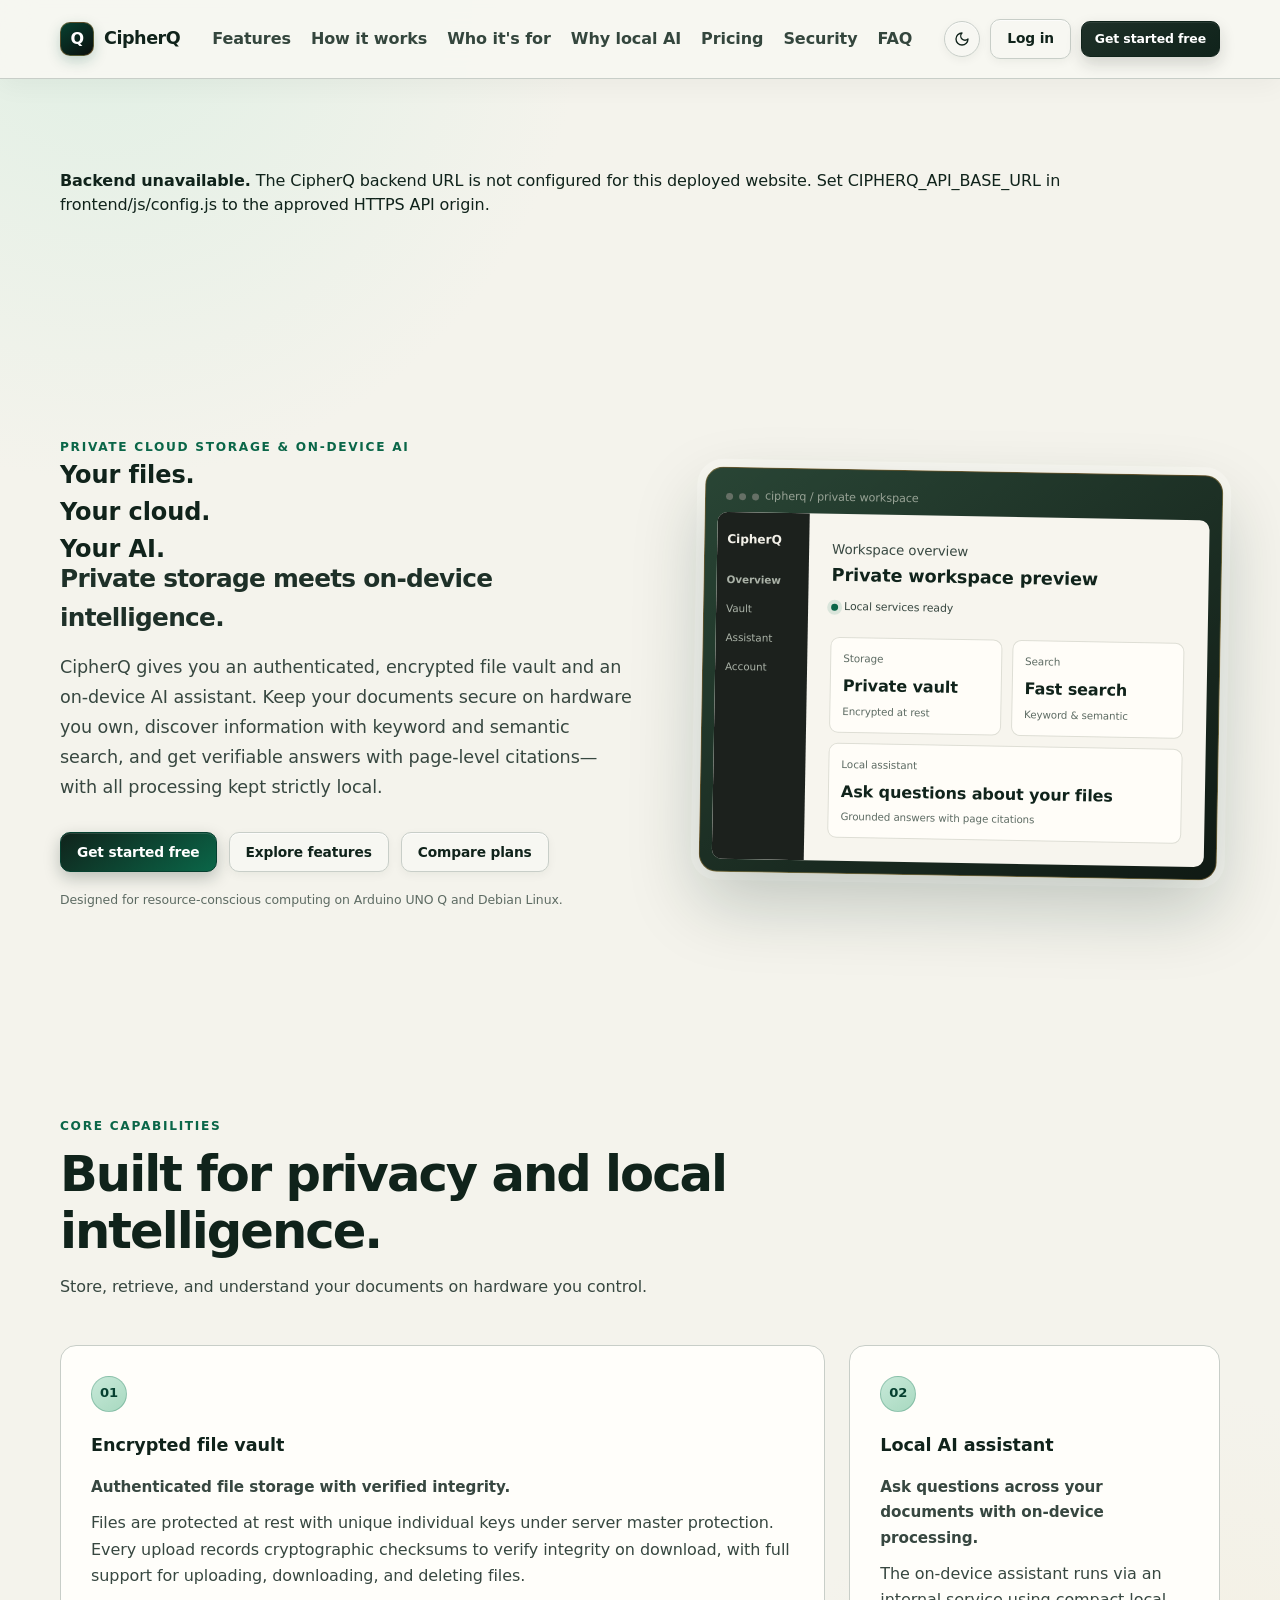
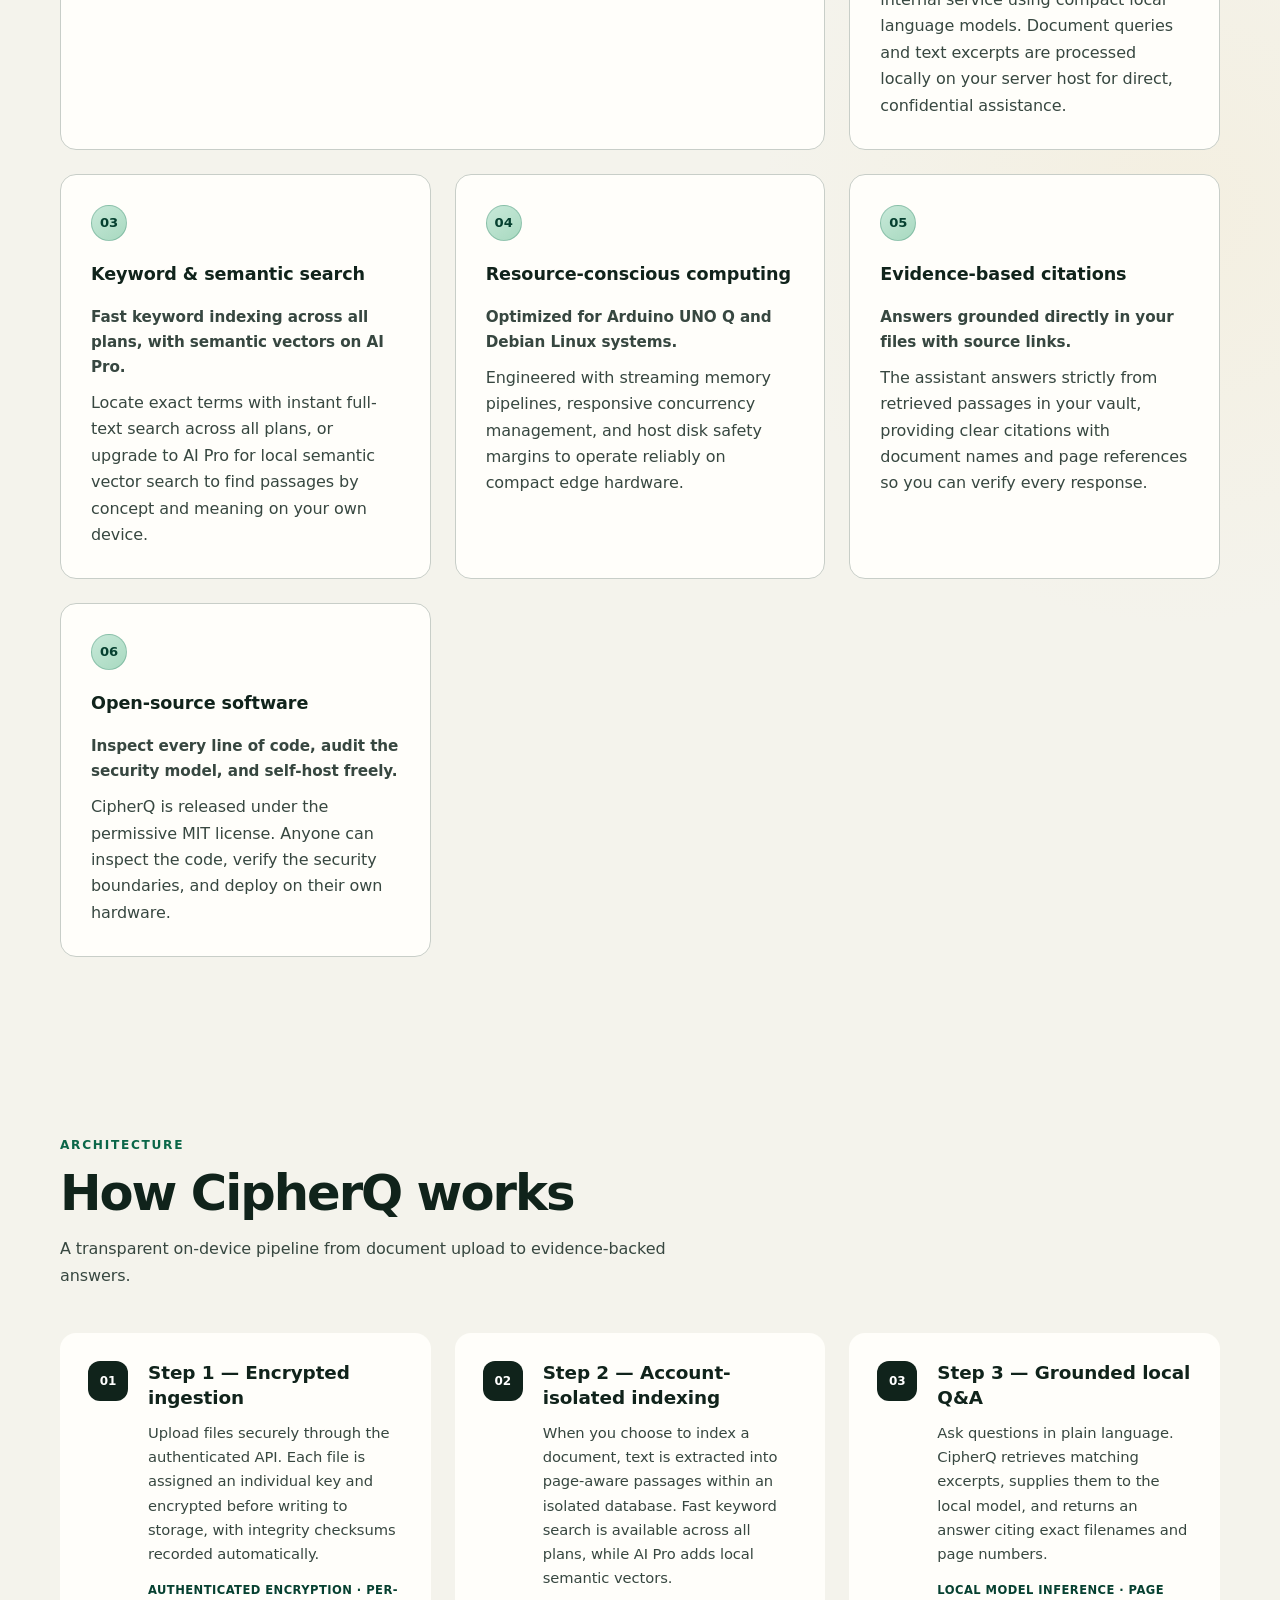
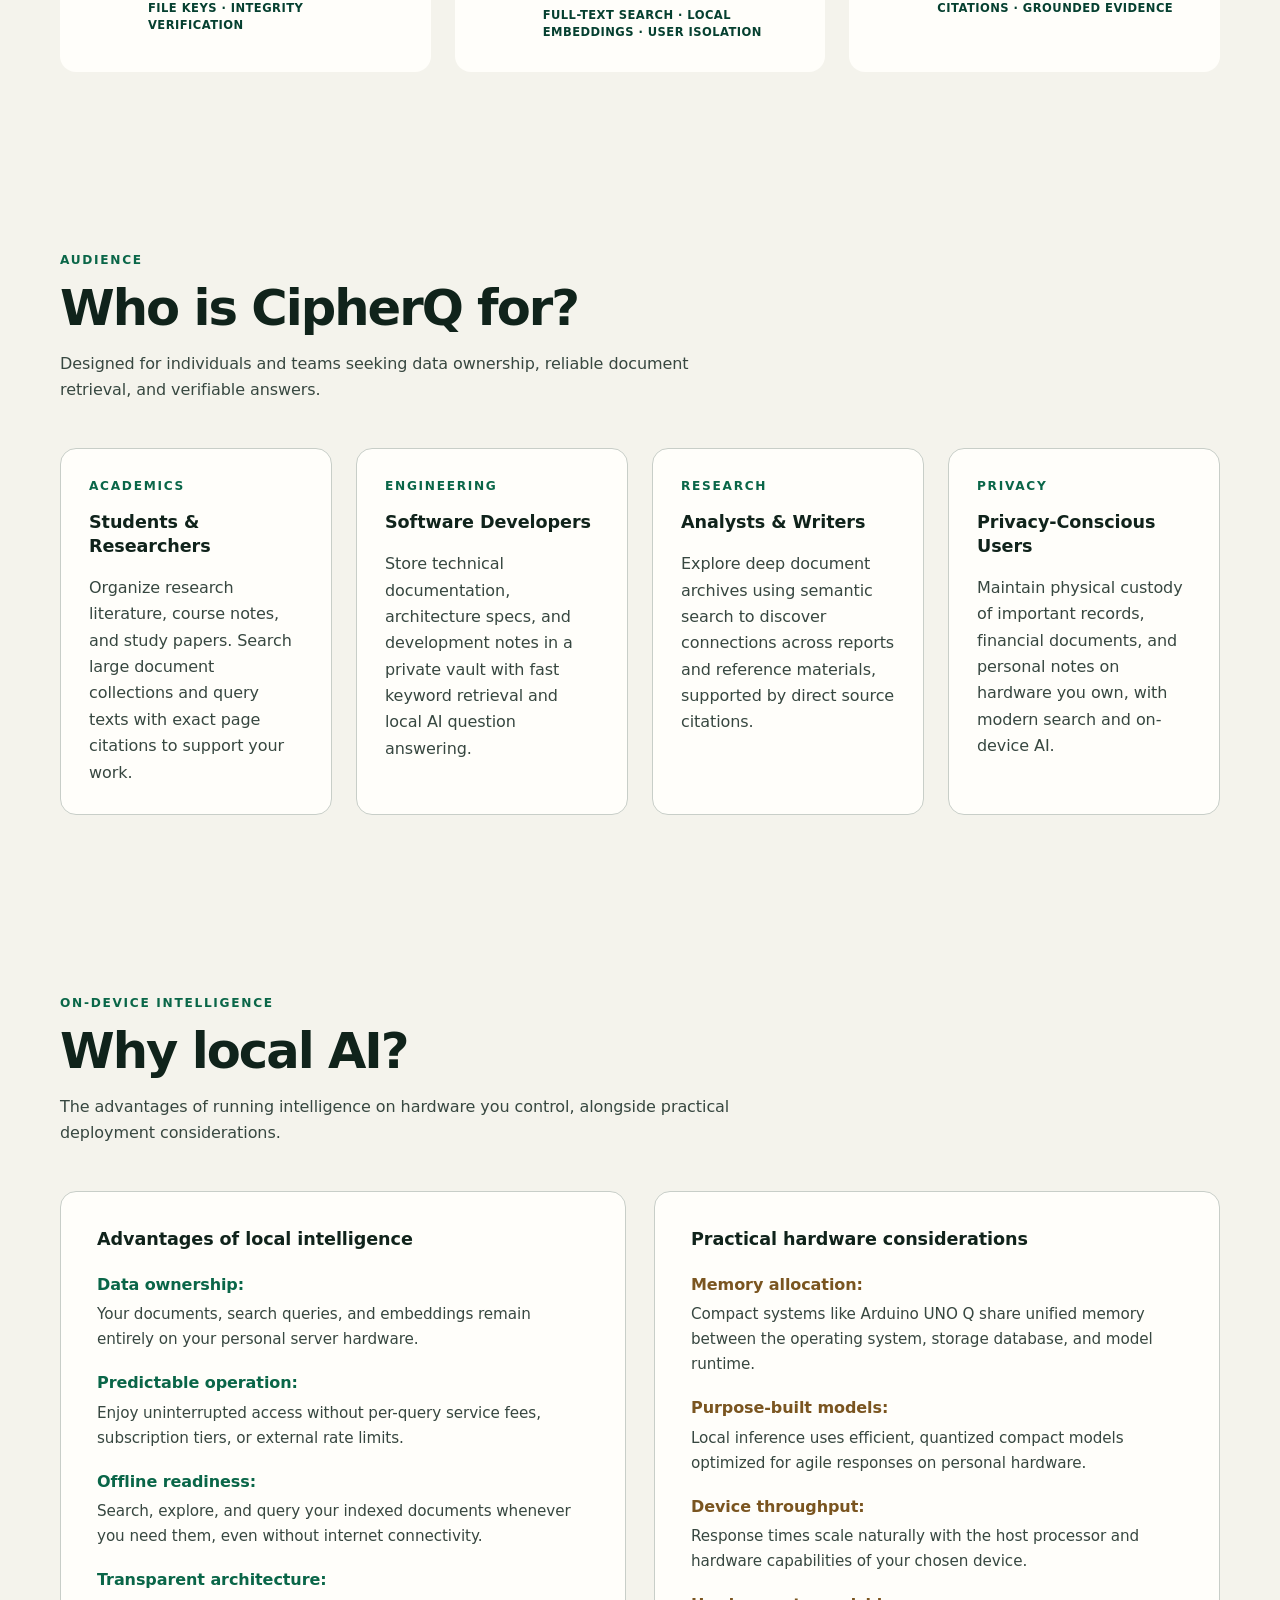
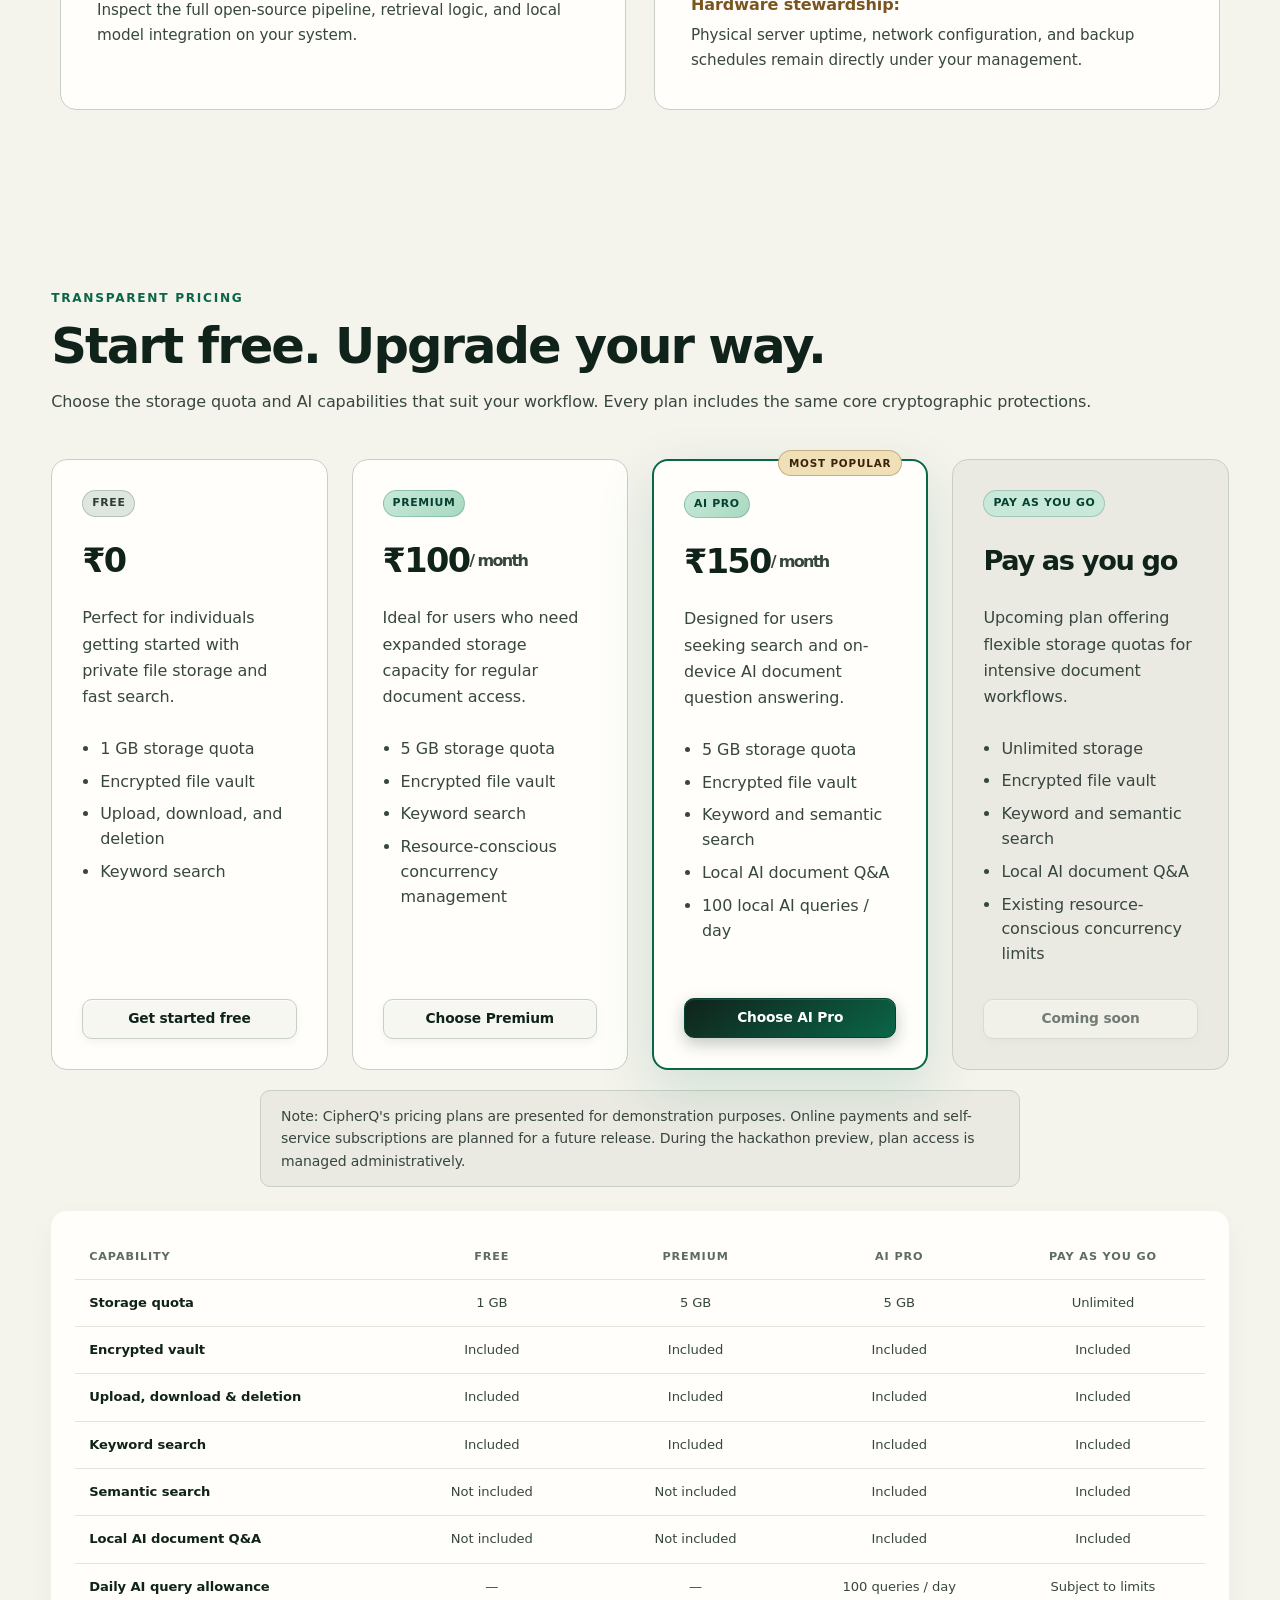
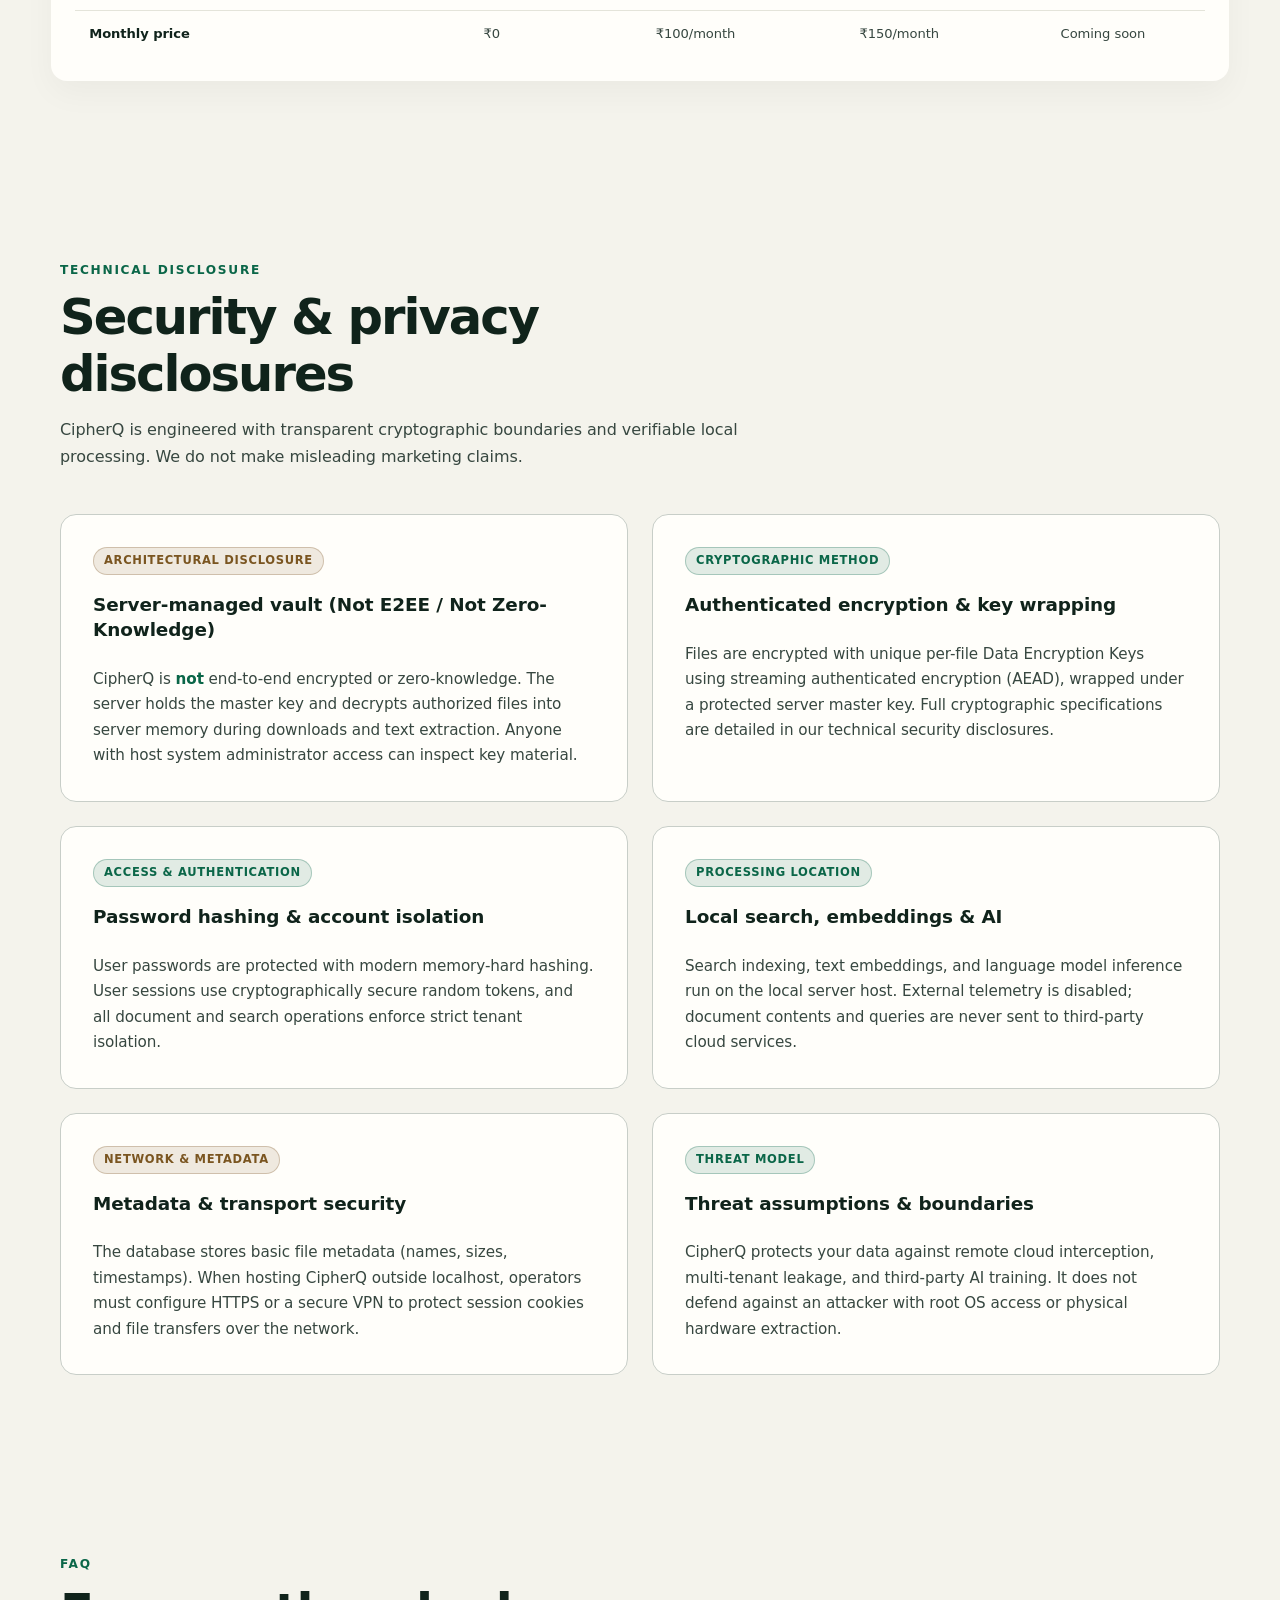
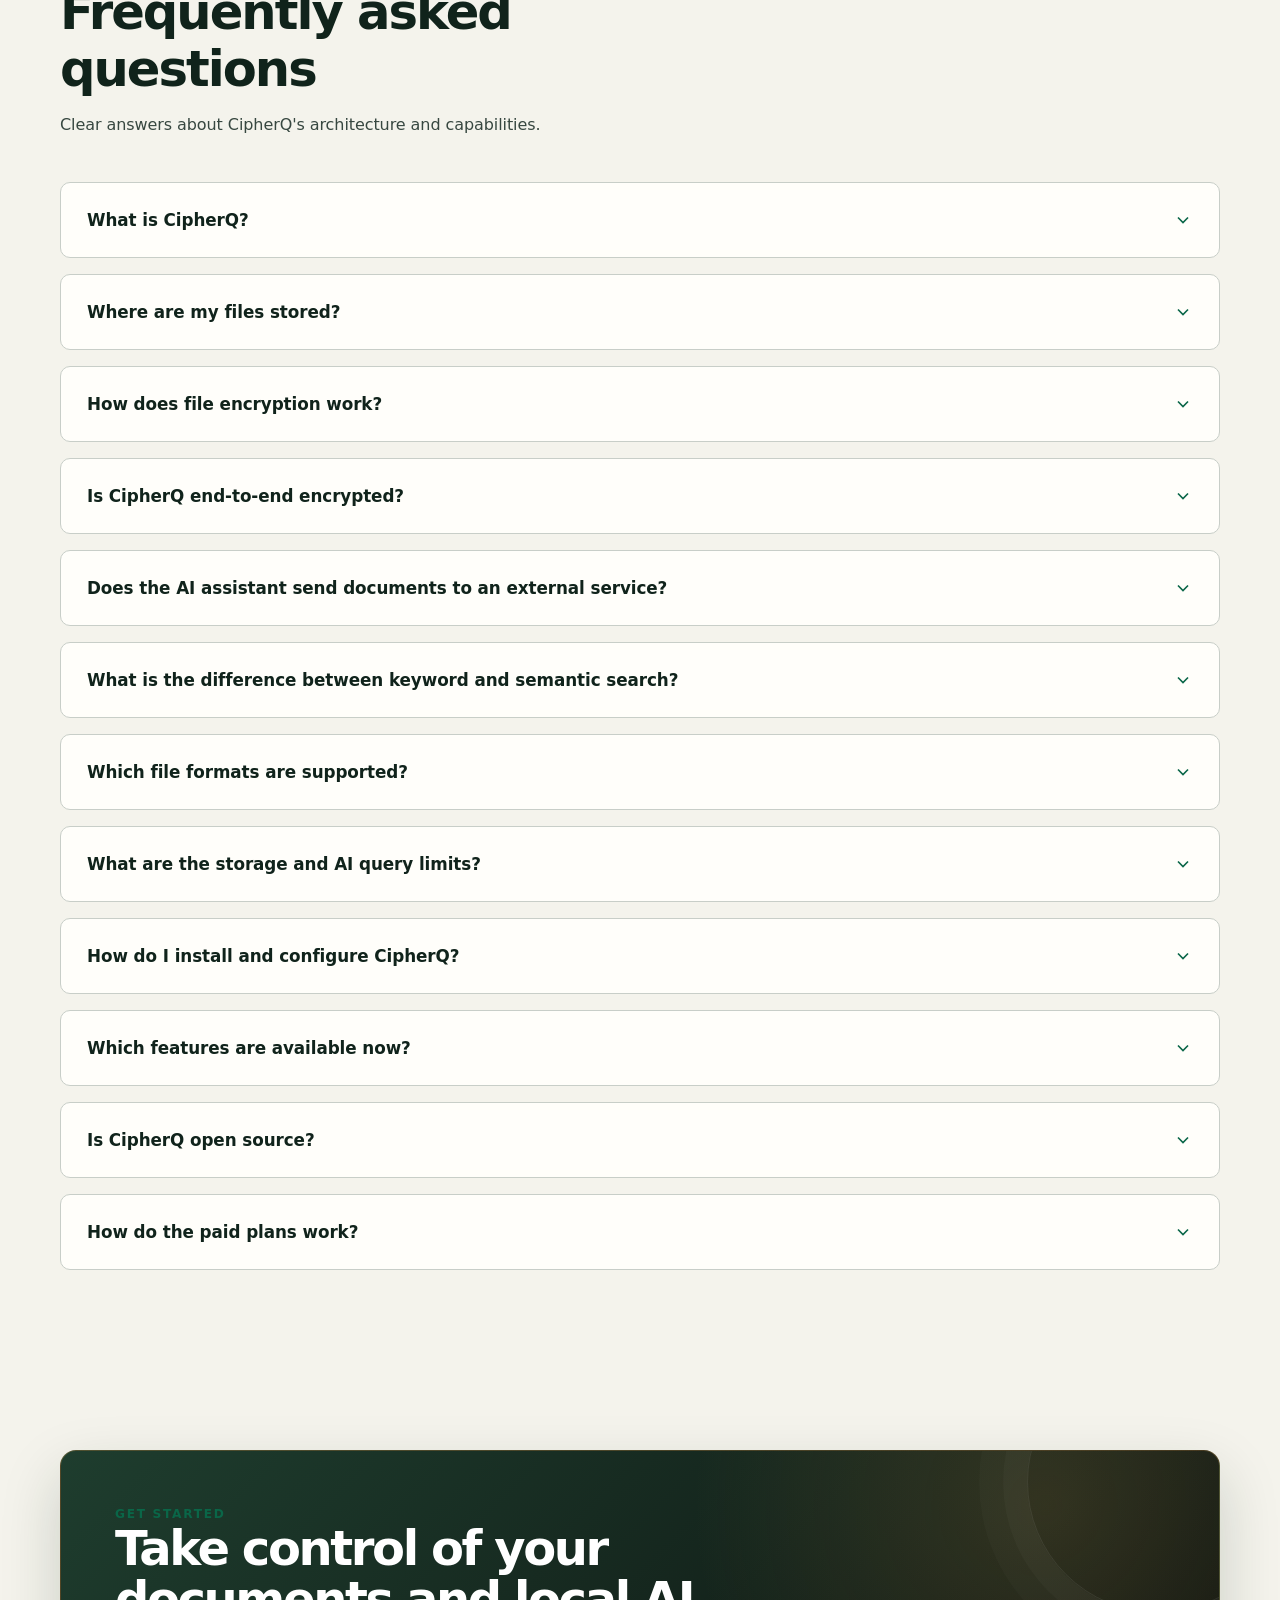
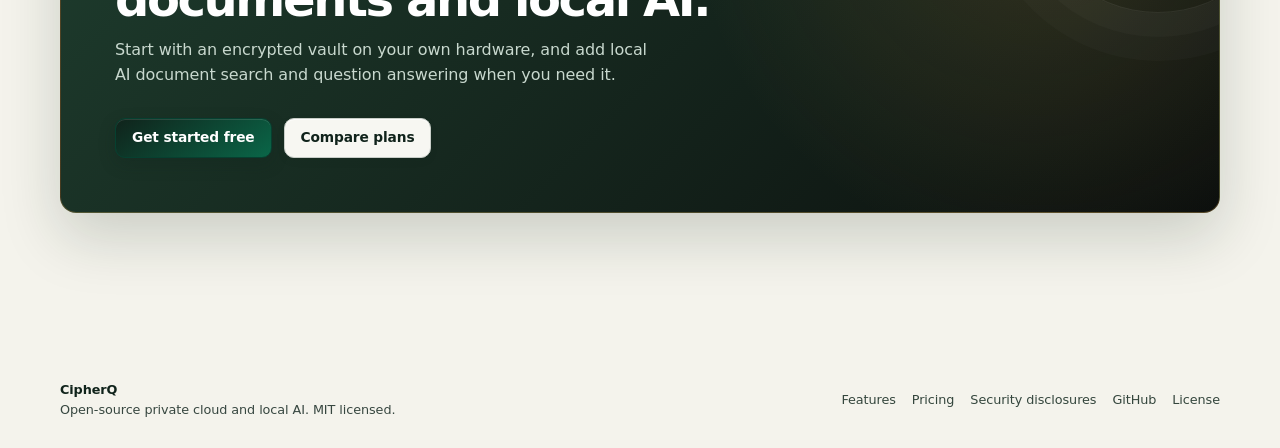
==== commit 5c5a48ba: "Last" ====
--- a/frontend/index.html
+++ b/frontend/index.html
@@ -343,7 +343,7 @@
       </div>
 
       <p class="pricing-notice muted text-center" style="margin-top:20px; font-size:0.875rem;">
-        Note: Automated online payment processing and self-service subscriptions are currently in active development. Plan tiering is enforced by the backend and managed administratively for preview instances.
+        Note: CipherQ's pricing plans are presented for demonstration purposes. Online payments and self-service subscriptions are planned for a future release. During the hackathon preview, plan access is managed administratively.
       </p>
 
       <div class="comparison-wrap">
